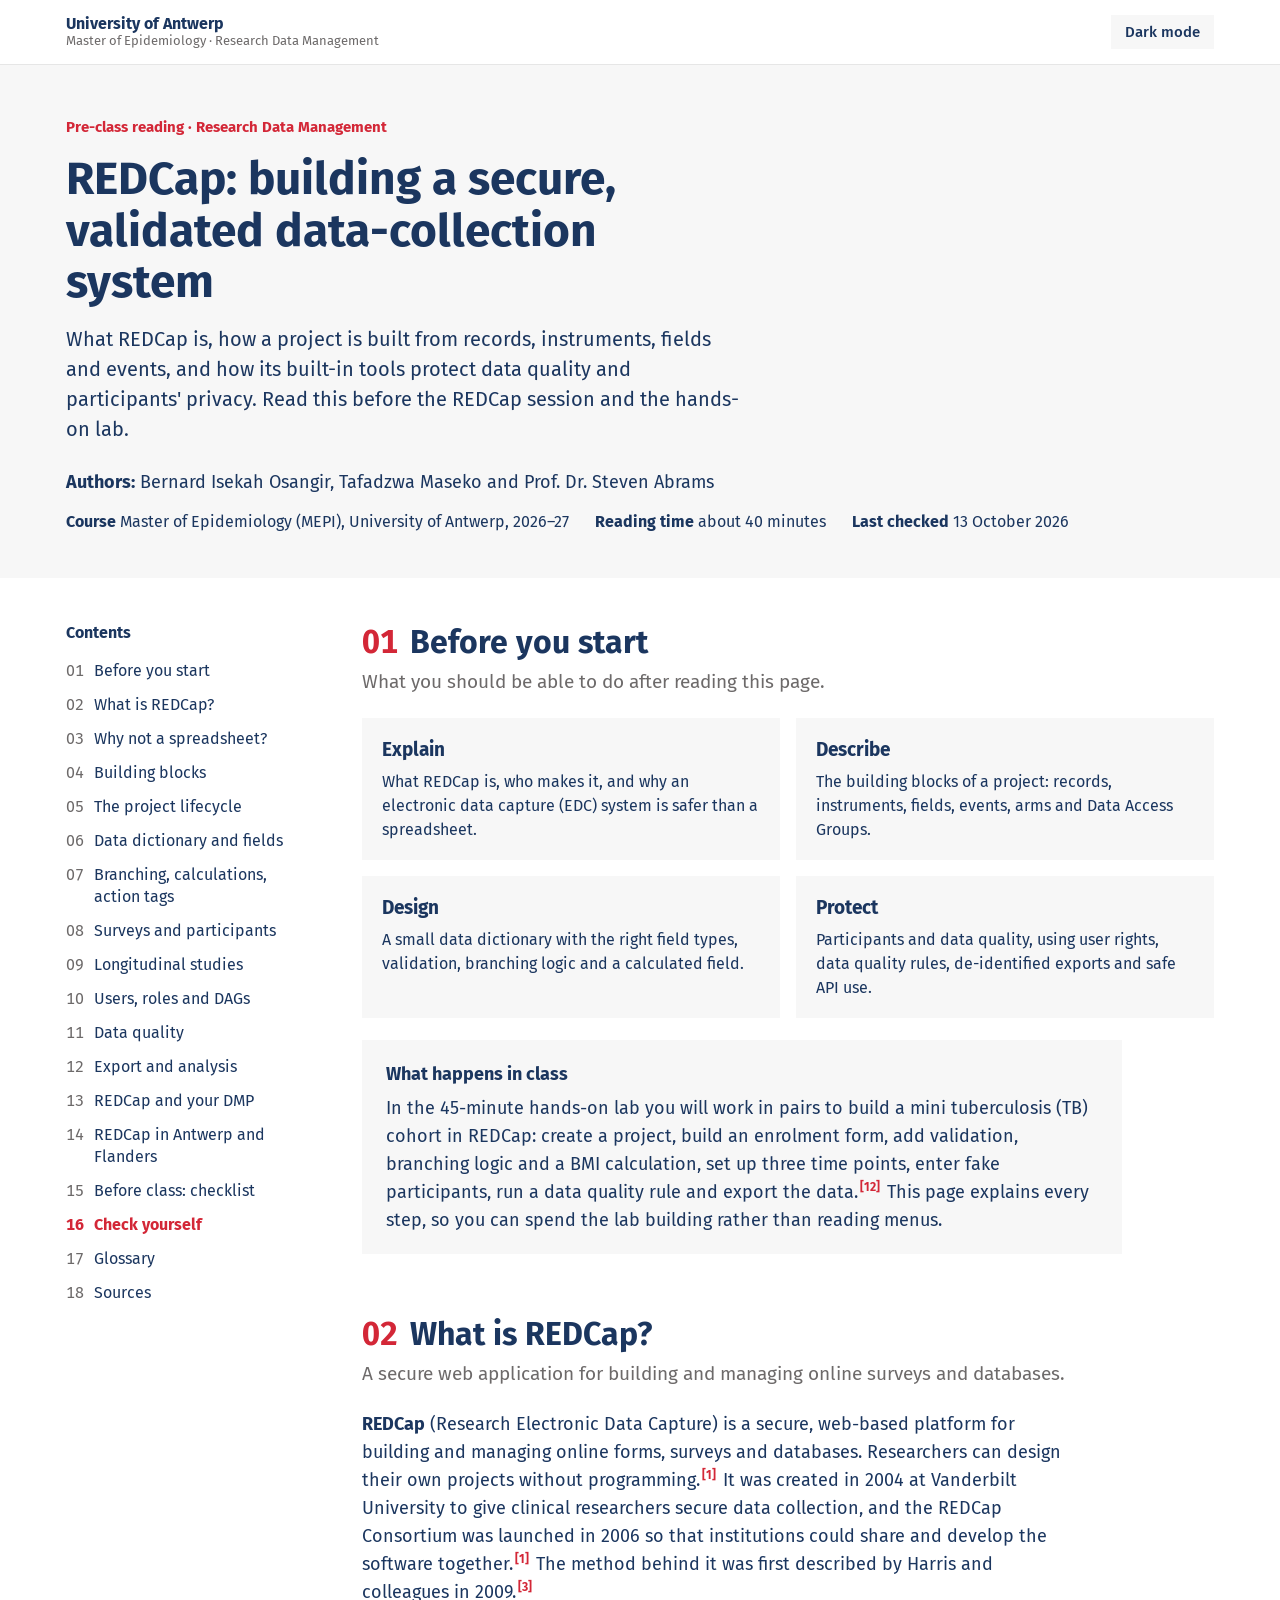
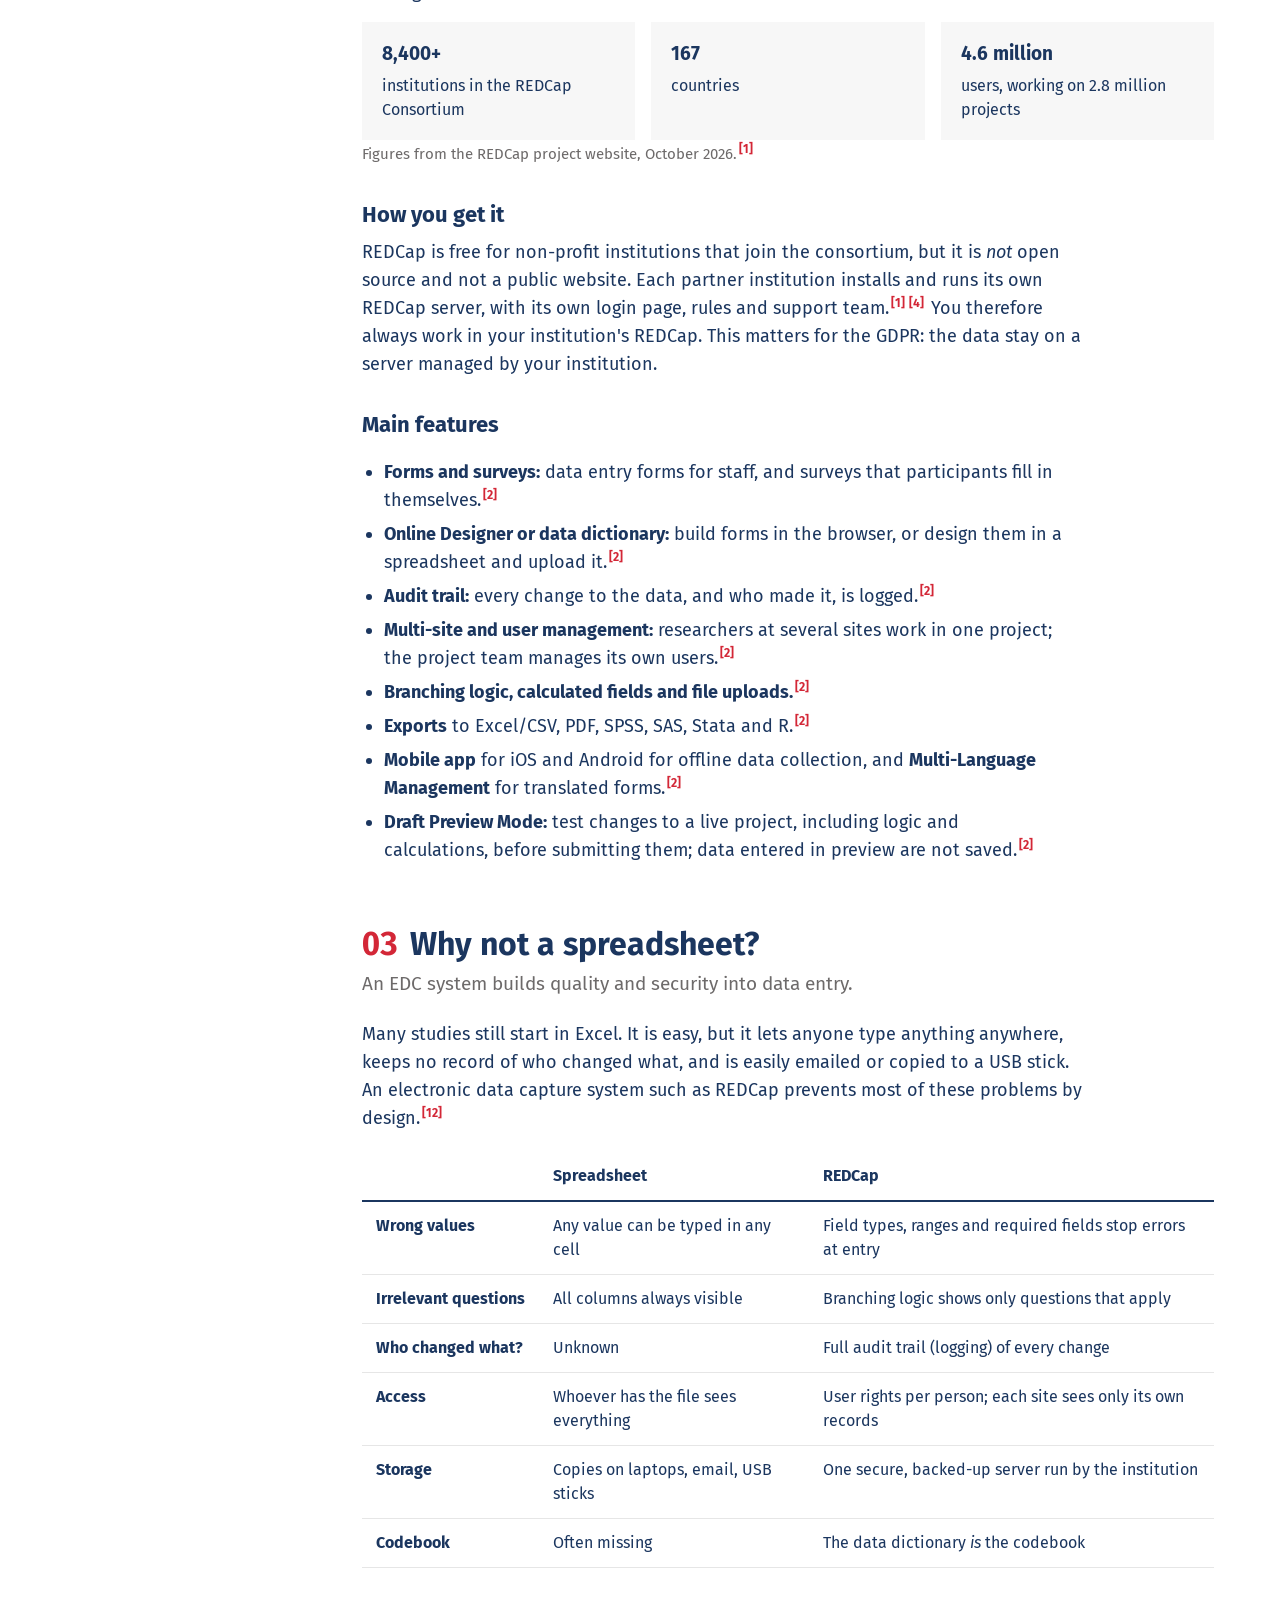
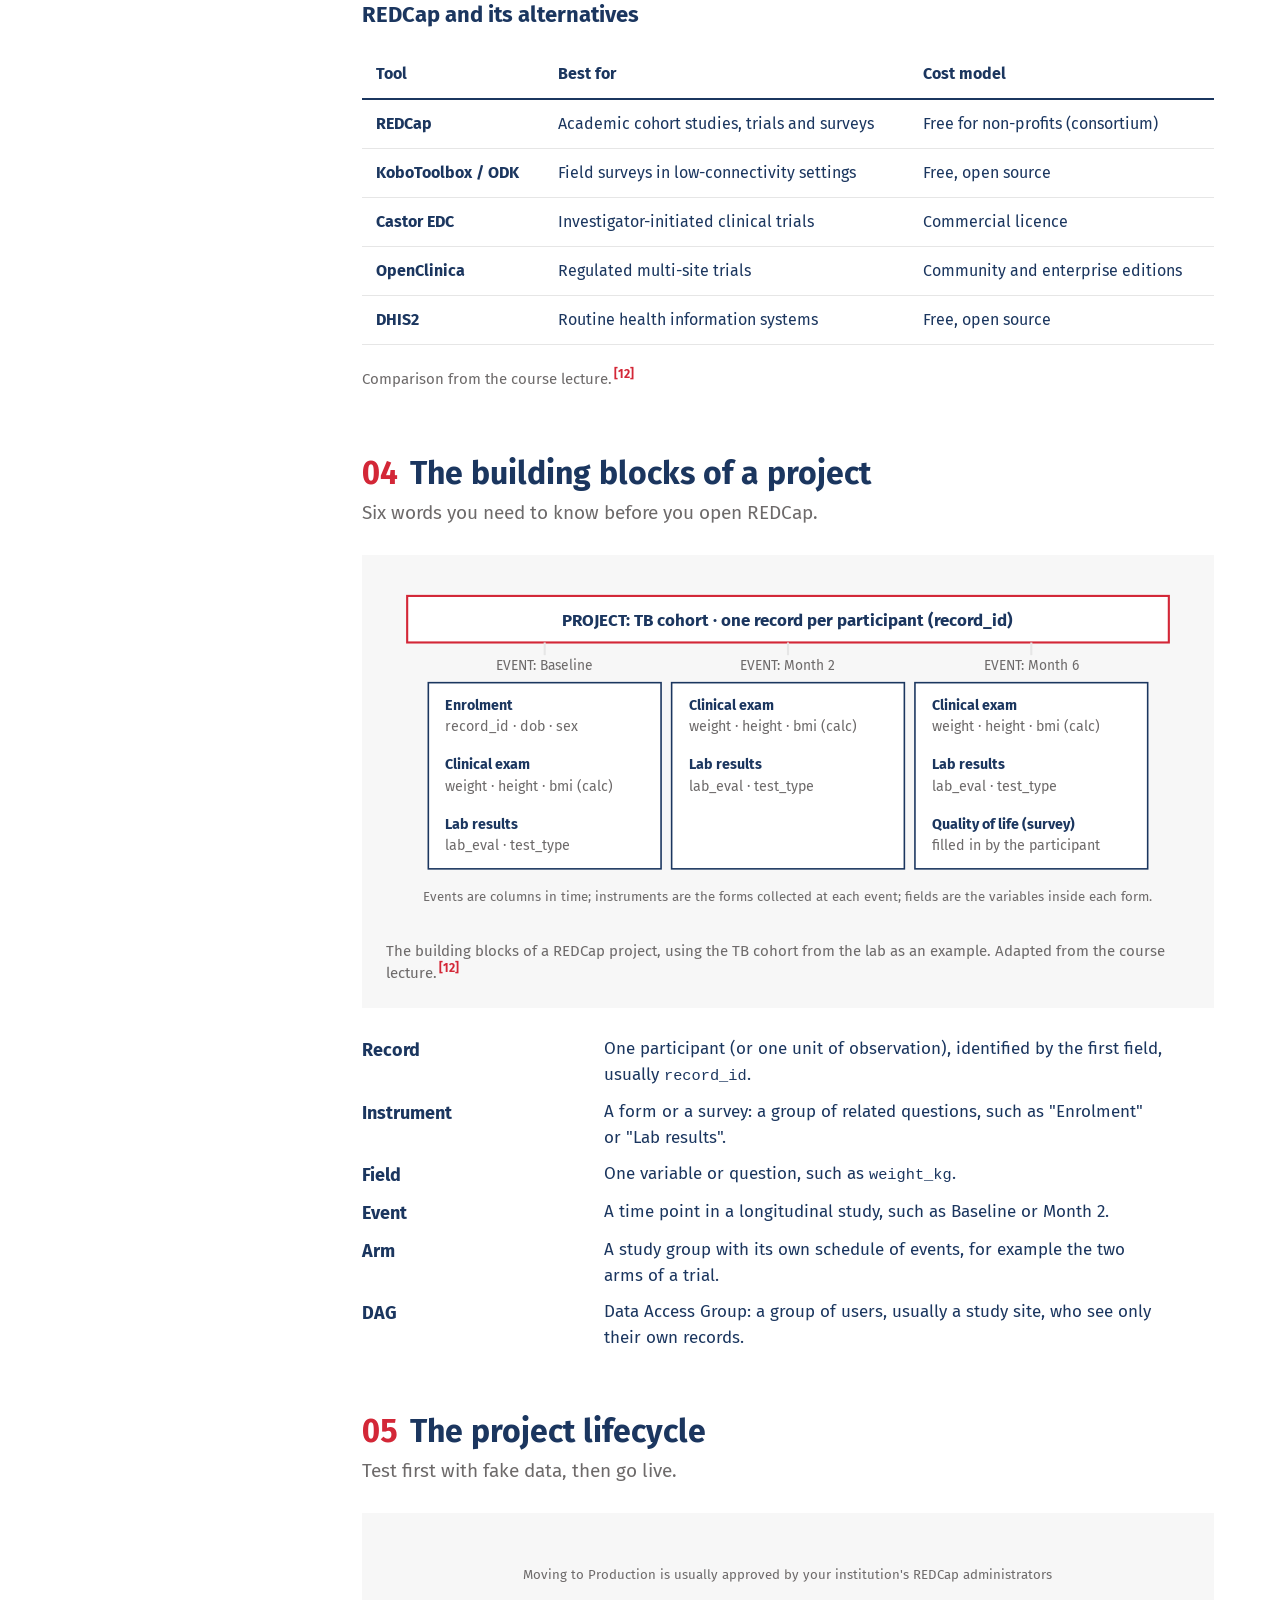
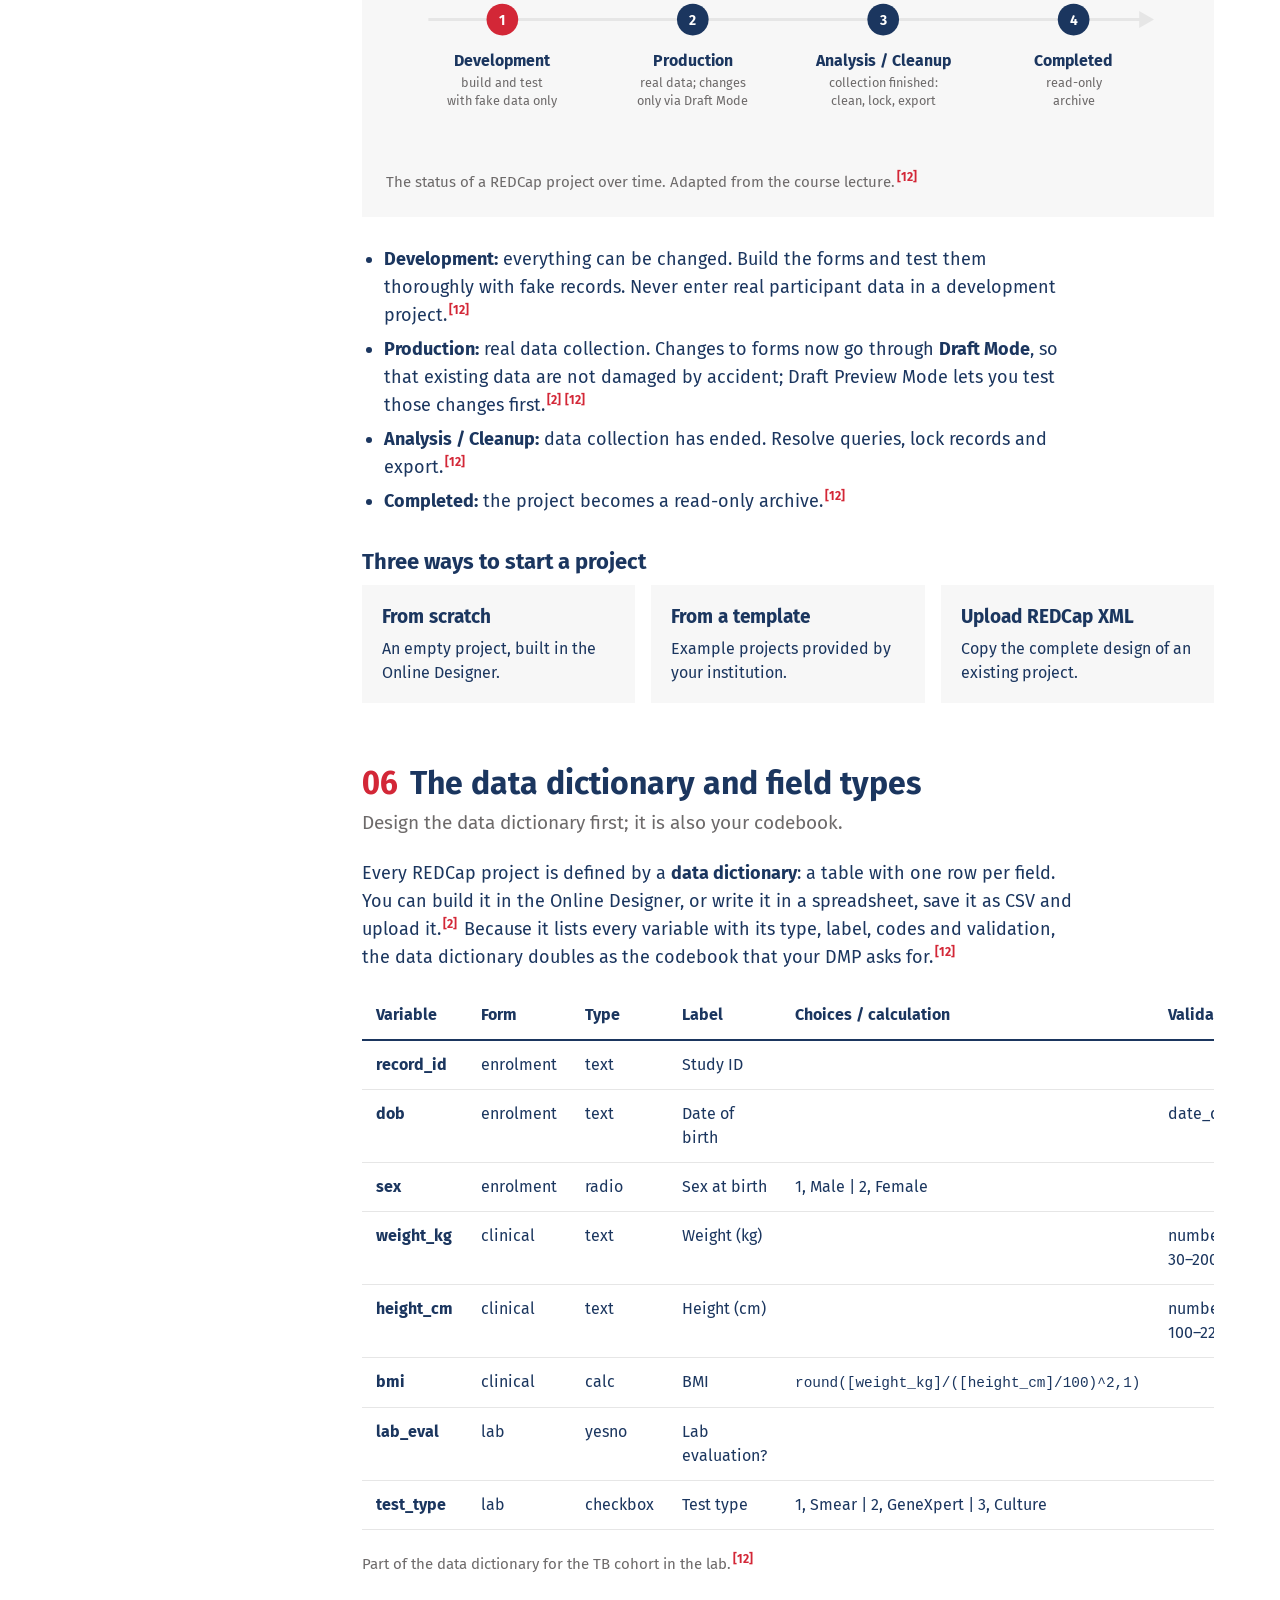
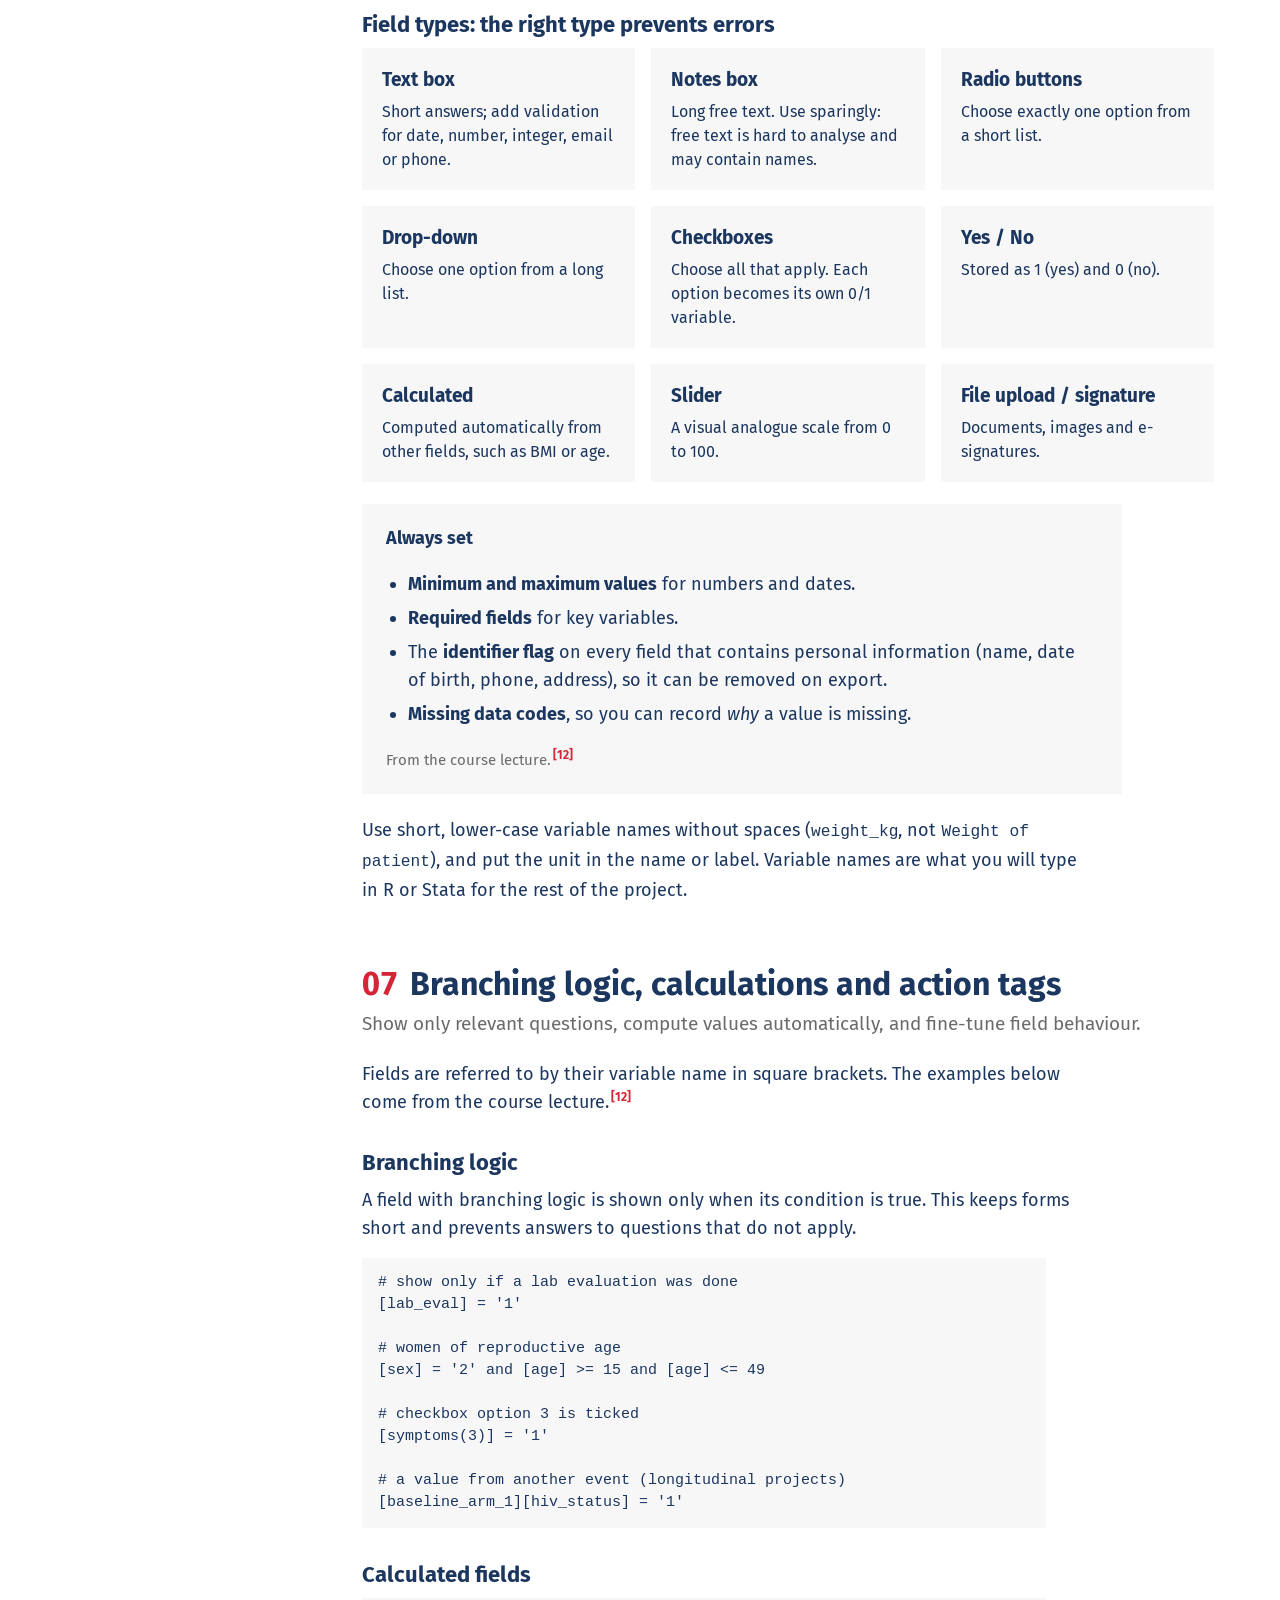
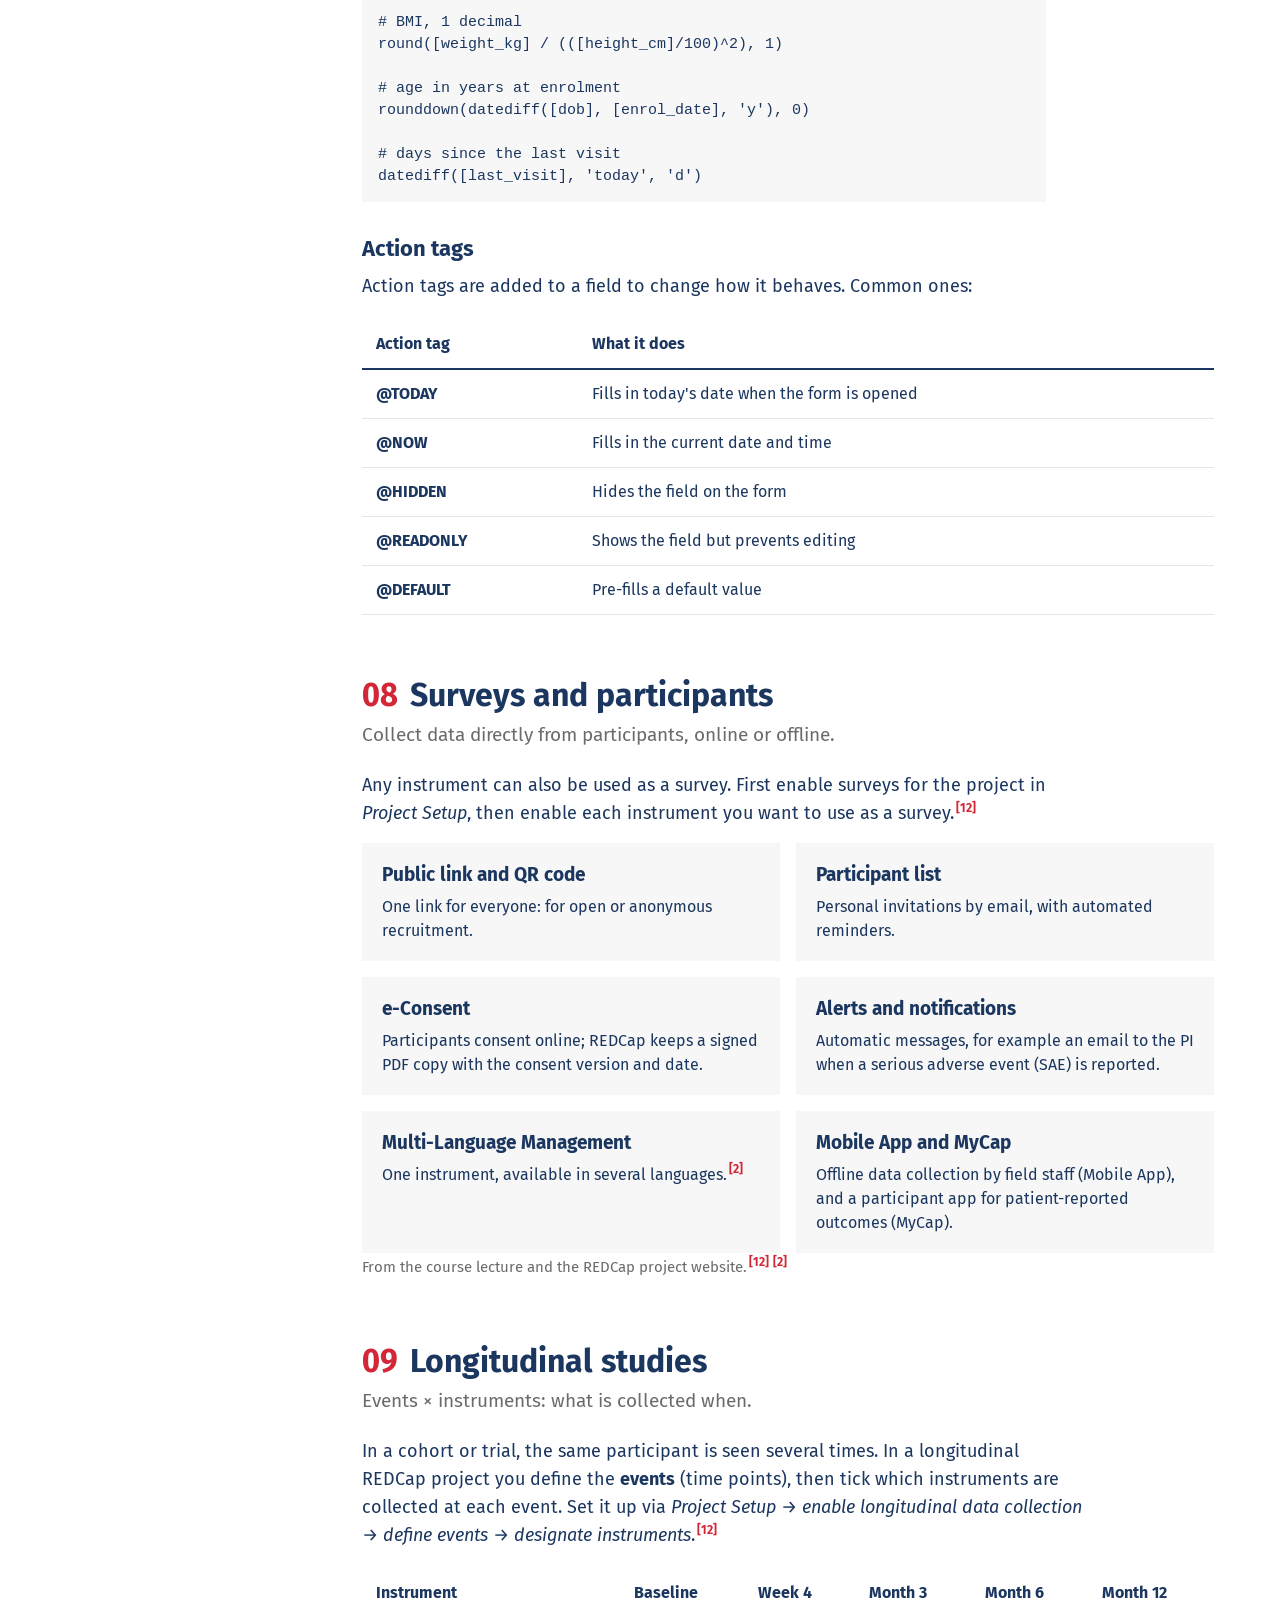
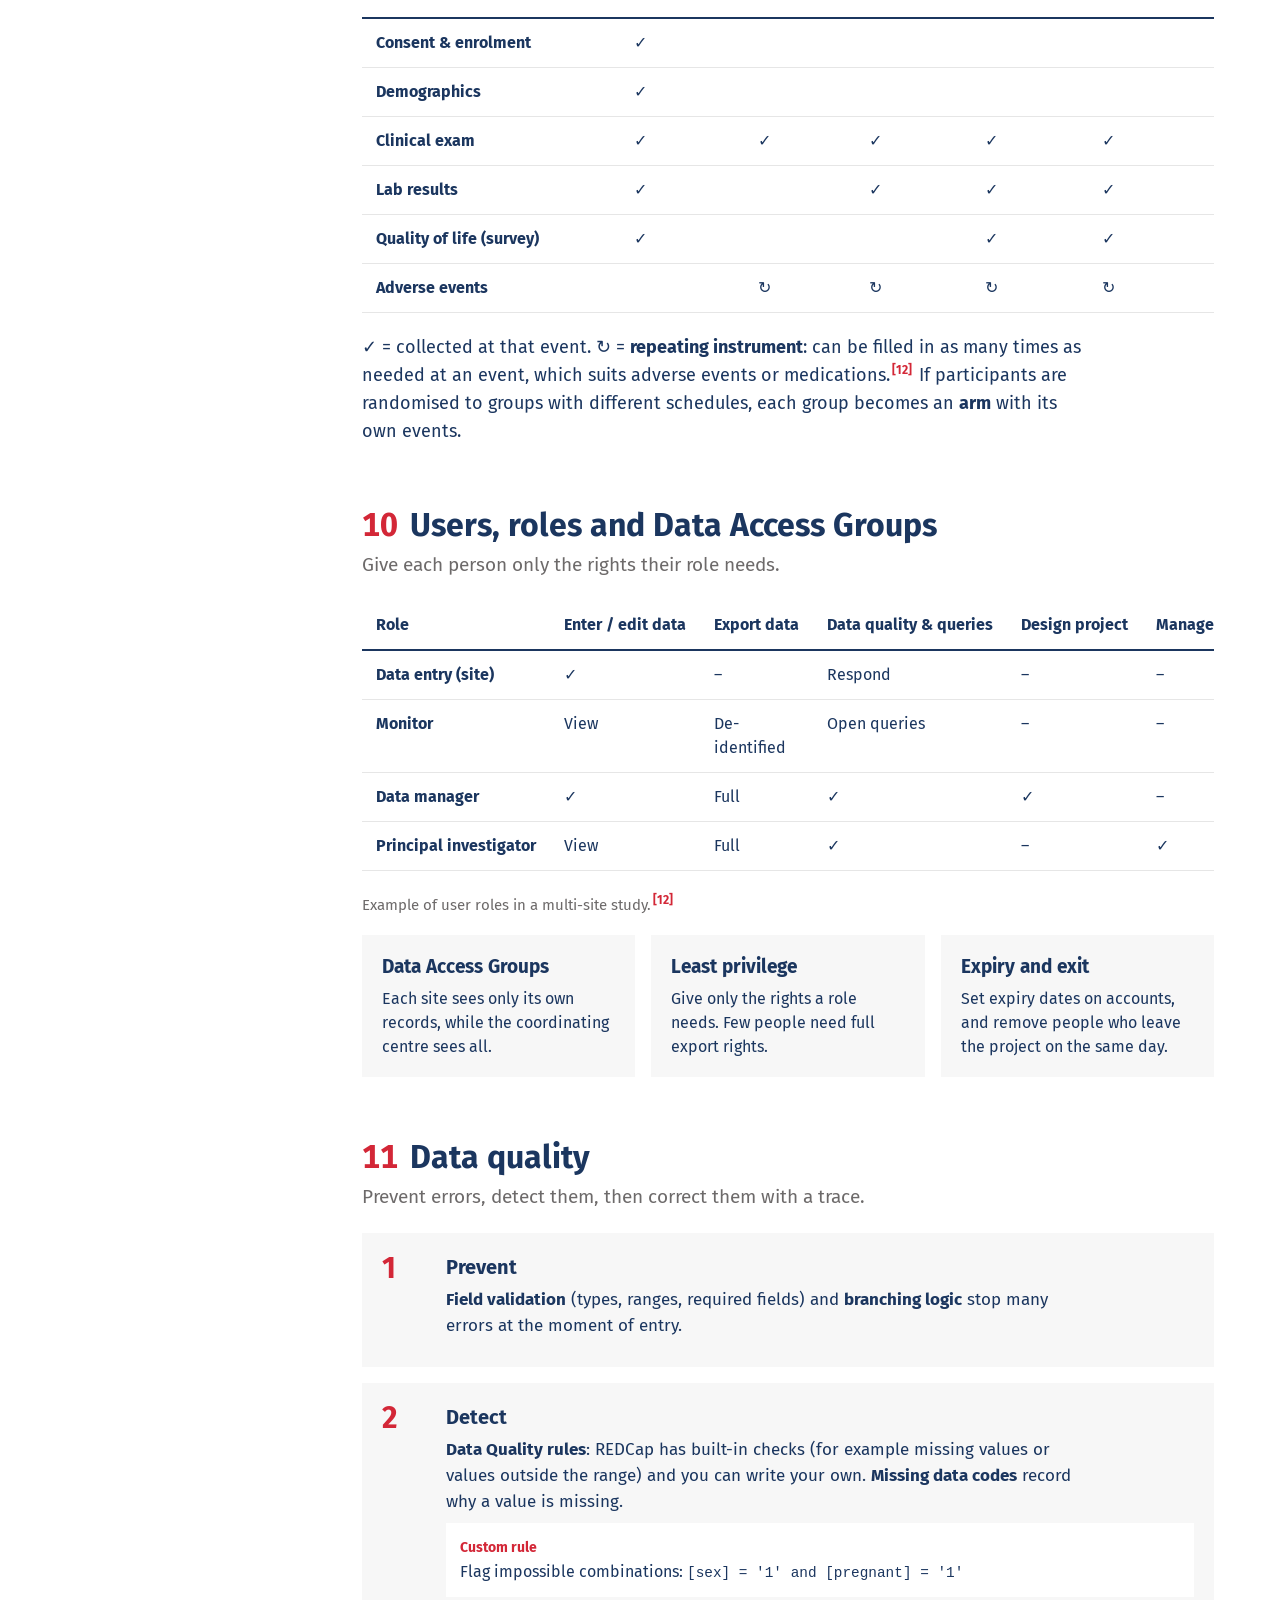
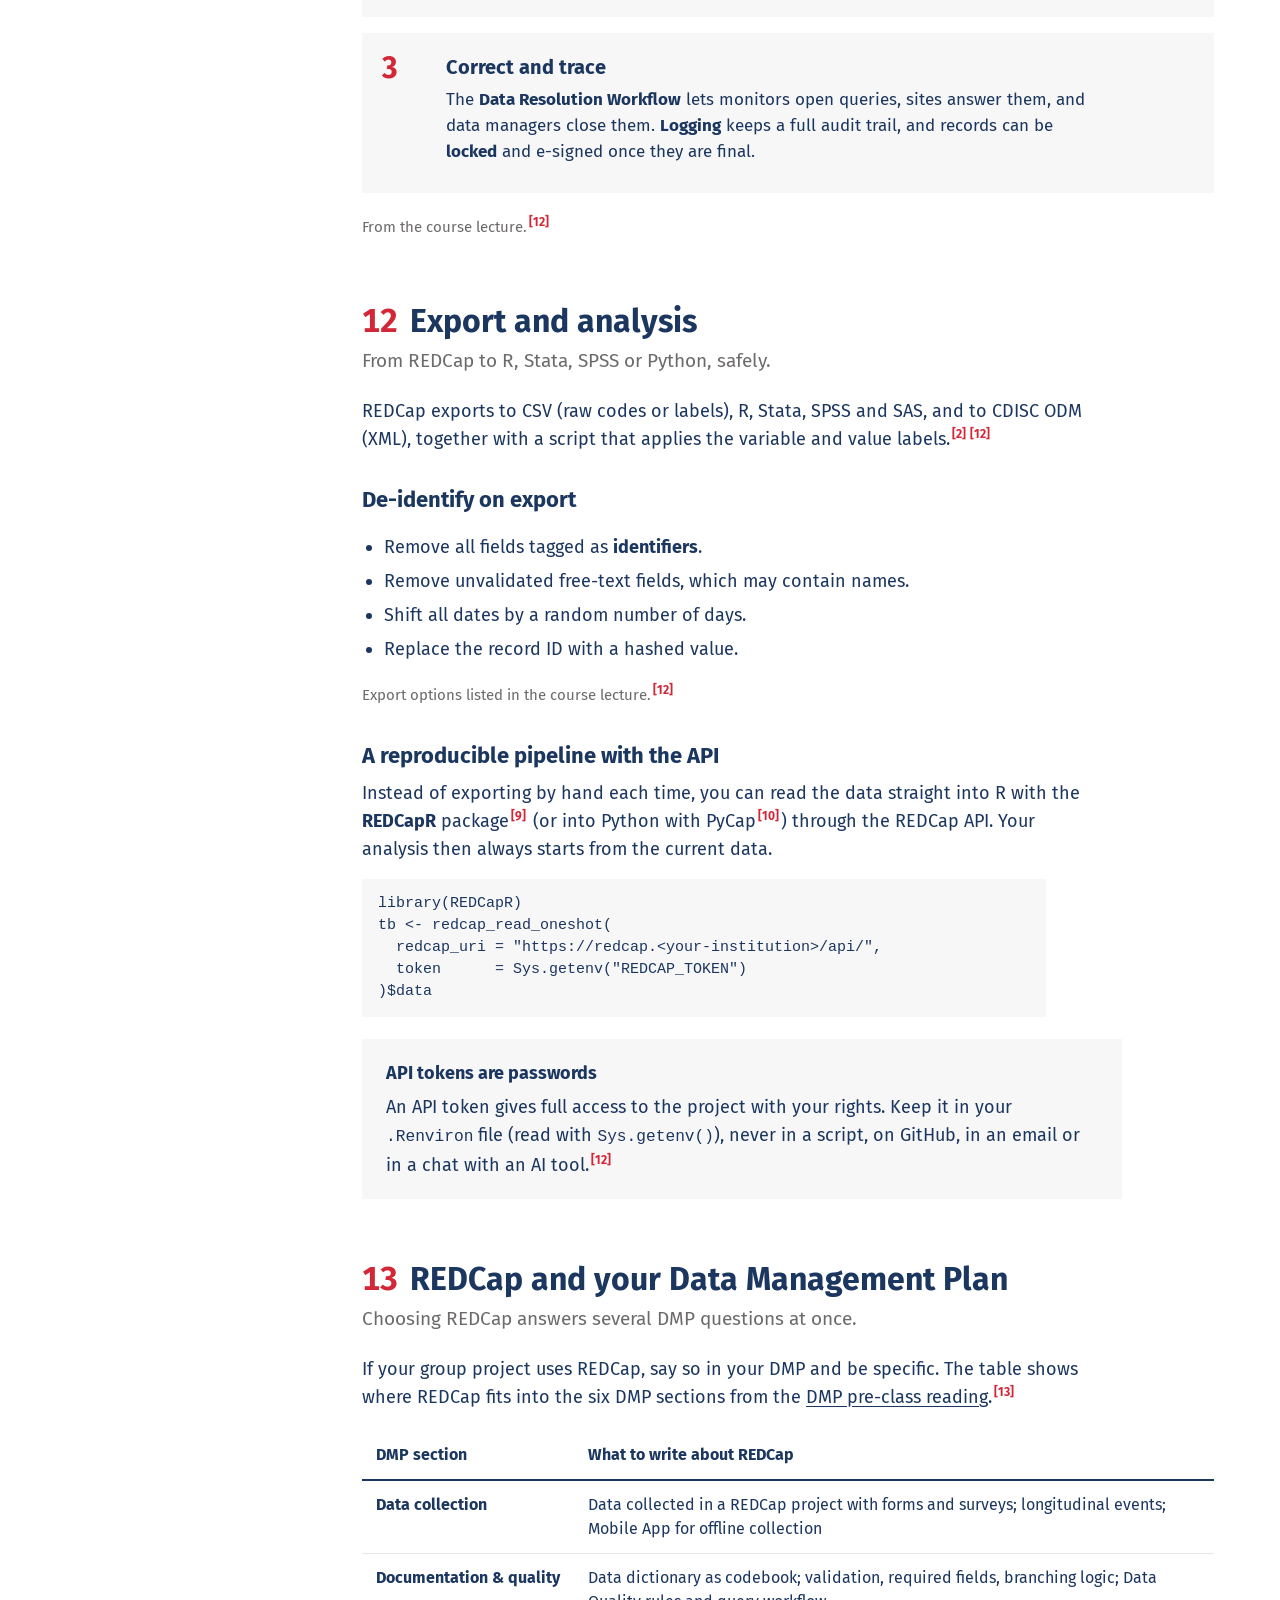
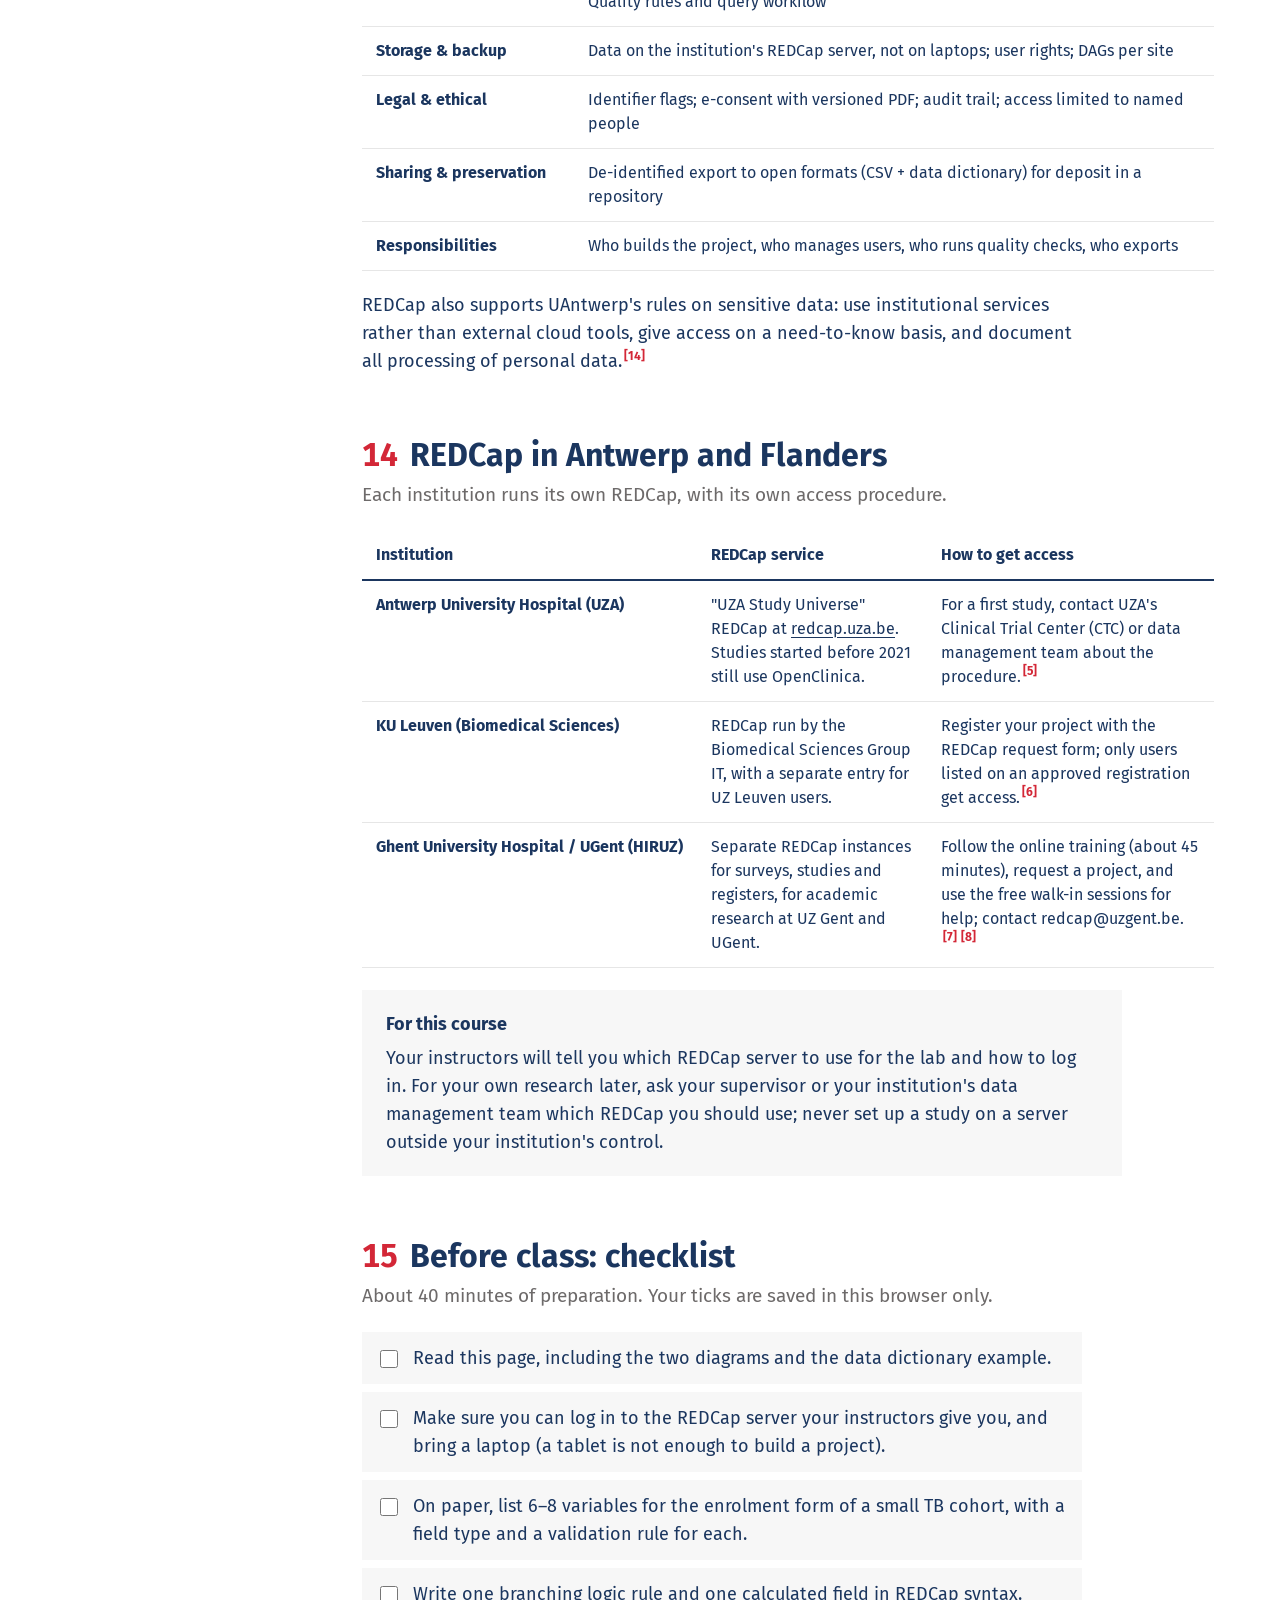
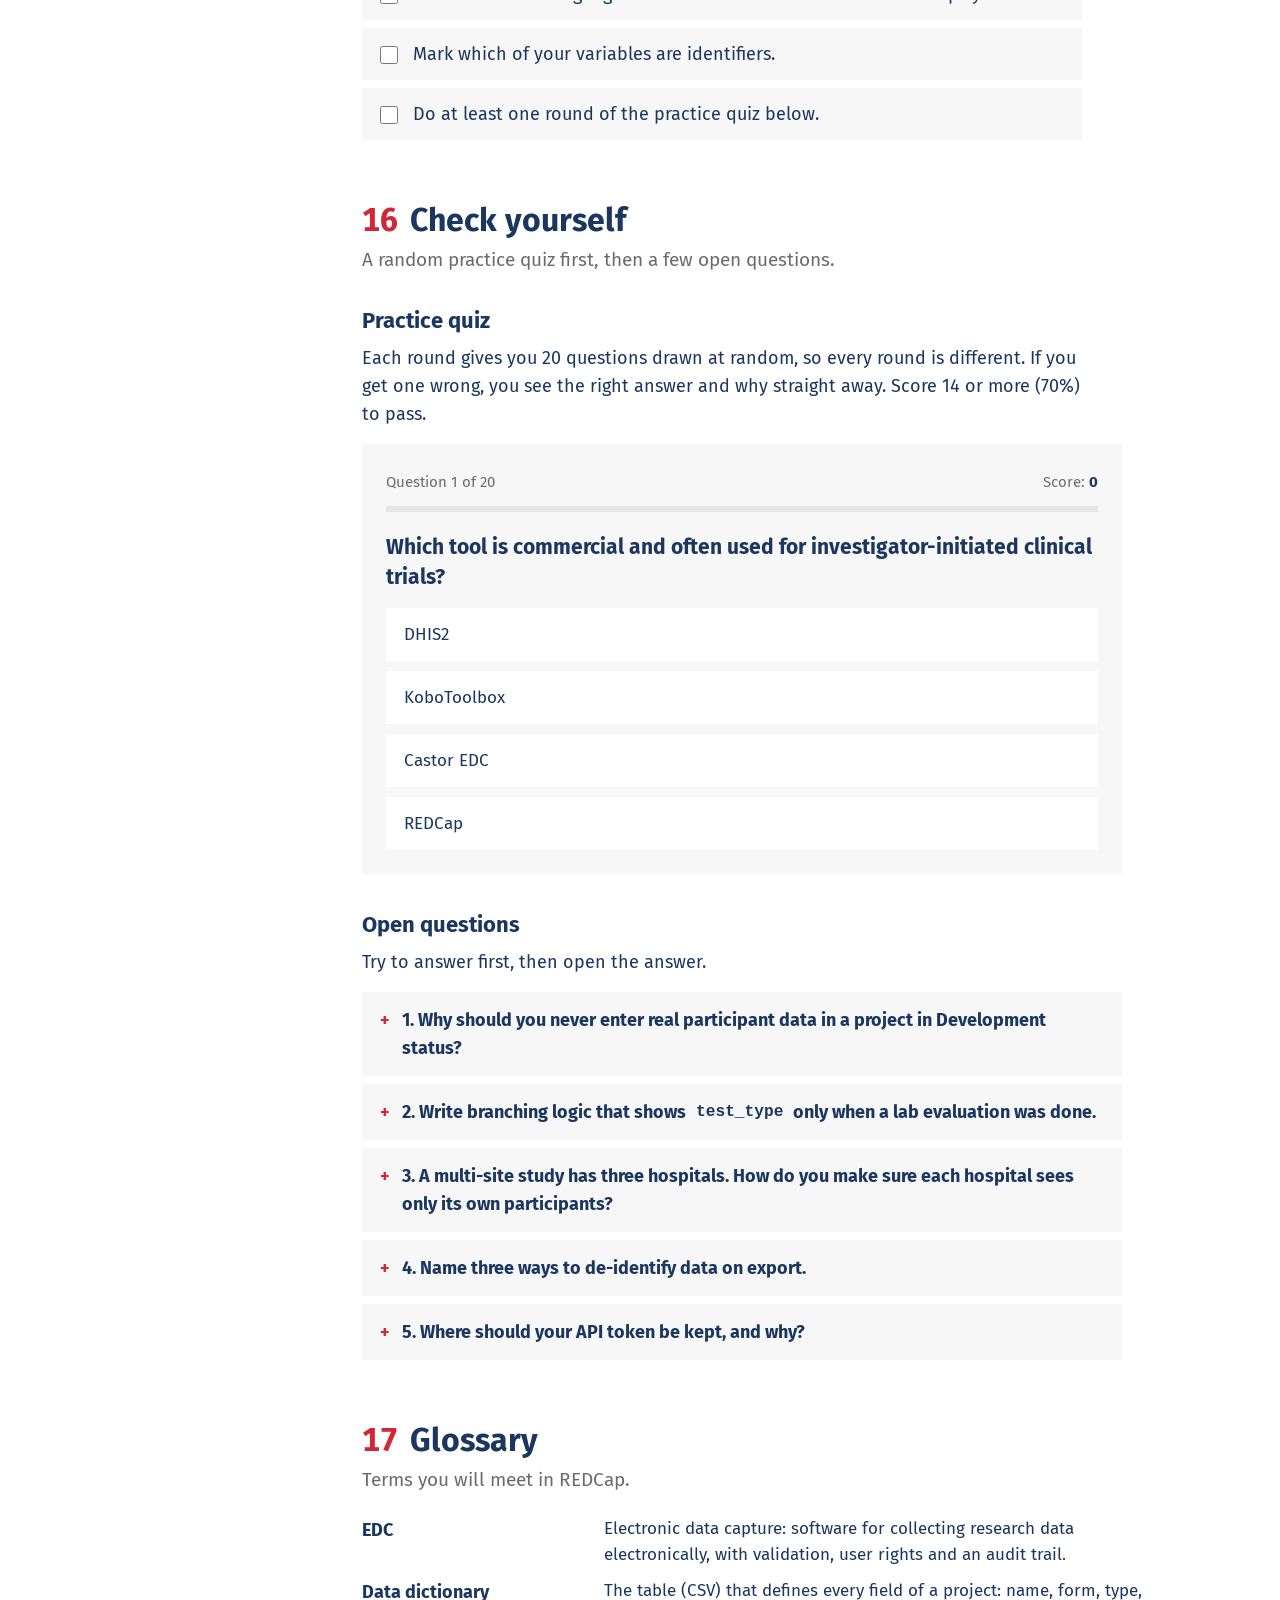
==== index.html @ 115d3ecf "Add REDCap pre-class reading page for GitHub Pages Co-Authored-By: Claude Opus 5.5 <noreply@anthropi" ====
<!doctype html>
<html lang="en">
<head>
<meta charset="utf-8">
<meta name="viewport" content="width=device-width, initial-scale=1">
<title>REDCap: Pre-class Reading</title>
<meta name="description" content="Pre-class reading on REDCap (Research Electronic Data Capture) for the Research Data Management course, Master of Epidemiology, University of Antwerp.">
<link rel="preconnect" href="https://fonts.googleapis.com">
<link rel="preconnect" href="https://fonts.gstatic.com" crossorigin>
<link href="https://fonts.googleapis.com/css2?family=Fira+Sans:ital,wght@0,400;0,500;0,700;1,400&display=swap" rel="stylesheet">
<style>
/* Colours and type follow uantwerpen.be: navy text, red accent, light-grey panels.
   UAntwerp uses ITC Officina Sans (licensed); Fira Sans is the closest free match. */
:root{
  --navy:#1B365F; --red:#D32737; --grey:#6D6A6A; --panel:#F7F7F7; --line:#E6E6E6; --white:#ffffff; --link:#1B365F;
  /* aliases used by the inline diagrams */
  --bg:var(--white); --surface:var(--white); --surface-2:var(--panel); --text:var(--navy); --muted:var(--grey);
  --accent:var(--navy); --accent-soft:var(--panel); --accent-2:var(--red); --accent-2-soft:var(--panel); --gold:var(--navy); --gold-soft:var(--panel);
  --footer-bg:#1B365F; --footer-text:#ffffff; --ok:#1E7B4F; --ok-soft:#E5F3EC; --bad-soft:#FBE9EB;
}
/* Dark mode: same navy/red identity, light text on deep navy */
@media (prefers-color-scheme: dark){
  :root:not([data-theme="light"]){
    --navy:#E6ECF4; --red:#FF6B74; --grey:#A9B4C2; --panel:#17263C; --line:#2A3C57; --white:#0E1A2B; --link:#E6ECF4;
    --footer-bg:#08111D; --footer-text:#E6ECF4; --ok:#5FD39A; --ok-soft:#173A2C; --bad-soft:#3E1D24;
  }
}
:root[data-theme="dark"]{
  --navy:#E6ECF4; --red:#FF6B74; --grey:#A9B4C2; --panel:#17263C; --line:#2A3C57; --white:#0E1A2B; --link:#E6ECF4;
  --footer-bg:#08111D; --footer-text:#E6ECF4; --ok:#5FD39A; --ok-soft:#173A2C; --bad-soft:#3E1D24;
}
*{box-sizing:border-box}
html{scroll-behavior:smooth}
body{margin:0;background:var(--white);color:var(--navy);font:18px/28px "Fira Sans",Helvetica,Arial,sans-serif;-webkit-font-smoothing:antialiased}
a{color:var(--link);text-decoration:underline;text-underline-offset:3px}
a:hover{color:var(--red)}
.wrap{max-width:1180px;margin:0 auto;padding:0 16px}
.topbar{border-bottom:1px solid var(--line)}
.topbar .wrap{display:flex;align-items:center;gap:12px;height:64px;font-weight:700;font-size:16px;line-height:1.15}
.topbar .mark{width:30px;height:30px;background:var(--red);border-radius:4px;flex:none}
.topbar small{display:block;font-weight:400;color:var(--grey);font-size:13px}
.theme-toggle{margin-left:auto;font:500 15px "Fira Sans",Helvetica,Arial,sans-serif;background:var(--panel);color:var(--navy);border:0;padding:8px 14px;cursor:pointer}
.theme-toggle:hover{color:var(--red)}
/* Practice quiz */
.pq{background:var(--panel);padding:24px;margin:8px 0 36px;max-width:76ch}
.pq-top{display:flex;flex-wrap:wrap;justify-content:space-between;gap:8px;font-size:15px;color:var(--grey);margin-bottom:10px}
.pq-top b{color:var(--navy)}
.pq-bar{height:6px;background:var(--line);margin-bottom:20px}
.pq-bar span{display:block;height:100%;width:0;background:var(--red);transition:width .4s ease}
.pq-card{transition:opacity .35s ease, transform .35s ease}
.pq-card.out{opacity:0;transform:translateY(-12px)}
.pq-card.in{opacity:0;transform:translateY(12px)}
.pq-q{font-size:21px;line-height:30px;font-weight:700;margin:0 0 16px}
.pq-opts{display:grid;gap:10px}
.pq-opt{text-align:left;font:inherit;font-size:17px;line-height:25px;color:var(--navy);background:var(--white);border:2px solid transparent;padding:12px 16px;cursor:pointer}
.pq-opt:hover:not(:disabled){border-color:var(--navy)}
.pq-opt:disabled{cursor:default}
.pq-opt.correct{border-color:var(--ok);background:var(--ok-soft)}
.pq-opt.wrong{border-color:var(--red);background:var(--bad-soft)}
.pq-fb{margin-top:16px;padding:14px 16px;background:var(--white);font-size:17px;line-height:26px}
.pq-fb[hidden]{display:none}
.pq-fb .yay{display:inline-block;font-size:26px;font-weight:700;color:var(--ok);animation:pop .5s ease}
.pq-fb .nope{font-weight:700;color:var(--red)}
.pq-btn{font:700 16px "Fira Sans",Helvetica,Arial,sans-serif;background:var(--red);color:#fff;border:0;padding:11px 20px;cursor:pointer;margin-top:14px}
.pq-btn:hover{filter:brightness(1.08)}
.pq-end{text-align:center;padding:12px 0}
.pq-end .big{font-size:40px;line-height:48px;font-weight:700;margin:6px 0}
.pq-end .score{font-size:20px;margin:0 0 6px}
@keyframes pop{0%{transform:scale(.4);opacity:0}70%{transform:scale(1.15);opacity:1}100%{transform:scale(1)}}
@media (prefers-reduced-motion: reduce){.pq-card,.pq-bar span{transition:none}.pq-fb .yay{animation:none}}
header.hero{background:var(--panel)}
.hero .wrap{padding-top:48px;padding-bottom:44px}
.eyebrow{font-weight:700;font-size:15px;color:var(--red);margin:0 0 12px}
h1{font-size:clamp(32px,4.6vw,46px);line-height:1.12;font-weight:700;margin:0 0 16px;max-width:24ch}
.lede{font-size:20px;line-height:30px;max-width:62ch;margin:0 0 24px}
.meta{display:flex;flex-wrap:wrap;gap:6px 26px;font-size:16px;line-height:24px}
.meta b{font-weight:700}
.authors{font-size:18px;margin:0 0 14px}
.layout{display:grid;grid-template-columns:240px minmax(0,1fr);gap:56px;padding-top:44px;padding-bottom:80px}
nav.toc{position:sticky;top:20px;align-self:start;font-size:16px;line-height:22px;max-height:calc(100vh - 40px);overflow:auto}
nav.toc p{font-weight:700;margin:0 0 10px}
nav.toc ol{list-style:none;margin:0;padding:0;counter-reset:t}
nav.toc li{counter-increment:t;margin:0}
nav.toc a{display:flex;gap:10px;padding:6px 0;color:var(--navy);text-decoration:none}
nav.toc a::before{content:counter(t,decimal-leading-zero);color:var(--grey);font-variant-numeric:tabular-nums}
nav.toc a:hover,nav.toc a.active{color:var(--red)}
nav.toc a.active{font-weight:700}
nav.toc a.active::before{color:var(--red)}
main{min-width:0}
section{margin-bottom:60px;scroll-margin-top:16px}
h2{font-size:32px;line-height:40px;font-weight:700;margin:0 0 6px}
h2 .num{color:var(--red);margin-right:12px;font-variant-numeric:tabular-nums}
.sub{color:var(--grey);font-size:19px;margin:0 0 22px}
h3{font-size:22px;line-height:30px;font-weight:700;margin:32px 0 8px}
p{margin:0 0 16px;max-width:72ch}
ul,ol{max-width:70ch;padding-left:22px}
li{margin-bottom:6px}
strong,b{font-weight:700}
code{font-family:Consolas,"Courier New",monospace;font-size:.9em}
sup{line-height:0;vertical-align:super}
sup.cite a{font-weight:700;font-size:12px;text-decoration:none;padding:0 2px;color:var(--red)}
.callout{background:var(--panel);padding:20px 24px;margin:22px 0;max-width:76ch}
.callout-title{font-weight:700;font-size:18px;margin:0 0 6px}
.callout p:last-child,.callout ul:last-child{margin-bottom:0}
.grid{display:grid;gap:16px}
.g3{grid-template-columns:repeat(3,minmax(0,1fr))}
.g2{grid-template-columns:repeat(2,minmax(0,1fr))}
.card{background:var(--panel);padding:18px 20px}
.card h4{margin:0 0 6px;font-size:19px;font-weight:700}
.card p{font-size:16px;line-height:24px;margin:0}
figure{margin:28px 0;background:var(--panel);padding:24px}
figure svg{width:100%;height:auto;display:block}
figcaption{font-size:15px;line-height:22px;color:var(--grey);margin-top:12px}
.tablewrap{overflow-x:auto;margin:20px 0}
table{border-collapse:collapse;width:100%;font-size:16px;line-height:24px}
th,td{text-align:left;vertical-align:top;padding:12px 14px;border-bottom:1px solid var(--line)}
th{font-weight:700;white-space:nowrap;border-bottom:2px solid var(--navy)}
td:first-child{font-weight:700;white-space:nowrap}
.tag{display:inline-block;font-size:13px;font-weight:400;color:var(--grey)}
.sections{display:grid;gap:16px;margin:20px 0}
.sec{display:grid;grid-template-columns:48px minmax(0,1fr);gap:16px;background:var(--panel);padding:20px}
.sec .n{font-weight:700;font-size:30px;line-height:1;color:var(--red)}
.sec h4{font-size:20px;font-weight:700;margin:0 0 6px}
.sec p{font-size:17px;line-height:26px;margin:0 0 8px}
.sec .ex{font-size:16px;line-height:24px;background:var(--white);padding:12px 14px;margin-top:8px}
.sec .ex b{font-size:14px;color:var(--red)}
.checklist{list-style:none;padding:0;max-width:72ch}
.checklist li{display:flex;gap:12px;align-items:flex-start;padding:12px 14px;background:var(--panel);margin-bottom:8px}
.checklist input{margin-top:6px;width:18px;height:18px;accent-color:var(--red);flex:none}
.checklist label{cursor:pointer}
.checklist input:checked + label{color:var(--grey);text-decoration:line-through}
details{background:var(--panel);margin-bottom:8px;max-width:76ch}
summary{cursor:pointer;padding:14px 18px;font-weight:700;list-style:none;display:flex;gap:10px}
summary::-webkit-details-marker{display:none}
summary::before{content:"+";color:var(--red);font-weight:700;width:12px;flex:none}
details[open] summary::before{content:"\2013"}
details .ans{padding:0 18px 16px 40px;font-size:17px;line-height:26px}
details .ans p{margin-bottom:8px}
dl.gloss{display:grid;grid-template-columns:minmax(150px,220px) minmax(0,1fr);gap:10px 22px;max-width:80ch}
dl.gloss dt{font-weight:700}
dl.gloss dd{margin:0;font-size:17px;line-height:26px}
ol.refs{font-size:16px;line-height:24px;max-width:none;padding-left:28px}
ol.refs li{margin-bottom:10px;scroll-margin-top:16px;overflow-wrap:anywhere}
ol.refs li:target{background:var(--panel)}
footer{background:var(--footer-bg);color:var(--footer-text);font-size:16px;line-height:24px;padding:32px 0 44px}
footer a{color:var(--footer-text)}
pre{background:var(--panel);padding:14px 16px;overflow-x:auto;font-size:15px;line-height:22px;margin:0 0 18px;max-width:76ch}
pre code{font-size:inherit}
@media (max-width:900px){
  .layout{grid-template-columns:minmax(0,1fr);gap:20px}
  nav.toc{position:static;max-height:none;background:var(--panel);padding:16px}
  .g3,.g2{grid-template-columns:minmax(0,1fr)}
}
@media (max-width:560px){
  body{font-size:17px;line-height:26px}
  .lede{font-size:18px;line-height:27px}
  h2{font-size:27px;line-height:34px}
  .sec{grid-template-columns:minmax(0,1fr);gap:6px}
  dl.gloss{grid-template-columns:minmax(0,1fr);gap:2px}
  dl.gloss dd{margin-bottom:10px}
}
@media print{nav.toc,.topbar{display:none}.layout{display:block}}
</style>
</head>
<body>

<div class="topbar"><div class="wrap"><span>University of Antwerp<small>Master of Epidemiology · Research Data Management</small></span><button class="theme-toggle" type="button" id="themeToggle" aria-label="Switch between light and dark mode">Dark mode</button></div></div>

<header class="hero">
  <div class="wrap">
    <p class="eyebrow">Pre-class reading · Research Data Management</p>
    <h1>REDCap: building a secure, validated data-collection system</h1>
    <p class="lede">What REDCap is, how a project is built from records, instruments, fields and events, and how its built-in tools protect data quality and participants' privacy. Read this before the REDCap session and the hands-on lab.</p>
    <p class="authors"><b>Authors:</b> Bernard Isekah Osangir, Tafadzwa Maseko and Prof. Dr. Steven Abrams</p>
    <div class="meta">
      <span><b>Course</b> Master of Epidemiology (MEPI), University of Antwerp, 2026–27</span>
      <span><b>Reading time</b> about 40 minutes</span>
      <span><b>Last checked</b> 13 October 2026</span>
    </div>
  </div>
</header>

<div class="wrap layout">
  <nav class="toc" aria-label="Contents">
    <p>Contents</p>
    <ol>
      <li><a href="#goals">Before you start</a></li>
      <li><a href="#what">What is REDCap?</a></li>
      <li><a href="#why">Why not a spreadsheet?</a></li>
      <li><a href="#blocks">Building blocks</a></li>
      <li><a href="#lifecycle">The project lifecycle</a></li>
      <li><a href="#dictionary">Data dictionary and fields</a></li>
      <li><a href="#logic">Branching, calculations, action tags</a></li>
      <li><a href="#surveys">Surveys and participants</a></li>
      <li><a href="#longitudinal">Longitudinal studies</a></li>
      <li><a href="#users">Users, roles and DAGs</a></li>
      <li><a href="#quality">Data quality</a></li>
      <li><a href="#export">Export and analysis</a></li>
      <li><a href="#dmp">REDCap and your DMP</a></li>
      <li><a href="#belgium">REDCap in Antwerp and Flanders</a></li>
      <li><a href="#prepare">Before class: checklist</a></li>
      <li><a href="#quiz">Check yourself</a></li>
      <li><a href="#glossary">Glossary</a></li>
      <li><a href="#refs">Sources</a></li>
    </ol>
  </nav>

  <main>

  <section id="goals">
    <h2><span class="num">01</span>Before you start</h2>
    <p class="sub">What you should be able to do after reading this page.</p>
    <div class="grid g2">
      <div class="card"><h4>Explain</h4><p>What REDCap is, who makes it, and why an electronic data capture (EDC) system is safer than a spreadsheet.</p></div>
      <div class="card"><h4>Describe</h4><p>The building blocks of a project: records, instruments, fields, events, arms and Data Access Groups.</p></div>
      <div class="card"><h4>Design</h4><p>A small data dictionary with the right field types, validation, branching logic and a calculated field.</p></div>
      <div class="card"><h4>Protect</h4><p>Participants and data quality, using user rights, data quality rules, de-identified exports and safe API use.</p></div>
    </div>
    <div class="callout">
      <p class="callout-title">What happens in class</p>
      <p>In the 45-minute hands-on lab you will work in pairs to build a mini tuberculosis (TB) cohort in REDCap: create a project, build an enrolment form, add validation, branching logic and a BMI calculation, set up three time points, enter fake participants, run a data quality rule and export the data.<sup class="cite"><a href="#r12">[12]</a></sup> This page explains every step, so you can spend the lab building rather than reading menus.</p>
    </div>
  </section>

  <section id="what">
    <h2><span class="num">02</span>What is REDCap?</h2>
    <p class="sub">A secure web application for building and managing online surveys and databases.</p>
    <p><strong>REDCap</strong> (Research Electronic Data Capture) is a secure, web-based platform for building and managing online forms, surveys and databases. Researchers can design their own projects without programming.<sup class="cite"><a href="#r1">[1]</a></sup> It was created in 2004 at Vanderbilt University to give clinical researchers secure data collection, and the REDCap Consortium was launched in 2006 so that institutions could share and develop the software together.<sup class="cite"><a href="#r1">[1]</a></sup> The method behind it was first described by Harris and colleagues in 2009.<sup class="cite"><a href="#r3">[3]</a></sup></p>
    <div class="grid g3">
      <div class="card"><h4>8,400+</h4><p>institutions in the REDCap Consortium</p></div>
      <div class="card"><h4>167</h4><p>countries</p></div>
      <div class="card"><h4>4.6 million</h4><p>users, working on 2.8 million projects</p></div>
    </div>
    <p style="font-size:15px;color:var(--grey)">Figures from the REDCap project website, October 2026.<sup class="cite"><a href="#r1">[1]</a></sup></p>
    <h3>How you get it</h3>
    <p>REDCap is free for non-profit institutions that join the consortium, but it is <em>not</em> open source and not a public website. Each partner institution installs and runs its own REDCap server, with its own login page, rules and support team.<sup class="cite"><a href="#r1">[1]</a><a href="#r4">[4]</a></sup> You therefore always work in your institution's REDCap. This matters for the GDPR: the data stay on a server managed by your institution.</p>
    <h3>Main features</h3>
    <ul>
      <li><strong>Forms and surveys:</strong> data entry forms for staff, and surveys that participants fill in themselves.<sup class="cite"><a href="#r2">[2]</a></sup></li>
      <li><strong>Online Designer or data dictionary:</strong> build forms in the browser, or design them in a spreadsheet and upload it.<sup class="cite"><a href="#r2">[2]</a></sup></li>
      <li><strong>Audit trail:</strong> every change to the data, and who made it, is logged.<sup class="cite"><a href="#r2">[2]</a></sup></li>
      <li><strong>Multi-site and user management:</strong> researchers at several sites work in one project; the project team manages its own users.<sup class="cite"><a href="#r2">[2]</a></sup></li>
      <li><strong>Branching logic, calculated fields and file uploads.</strong><sup class="cite"><a href="#r2">[2]</a></sup></li>
      <li><strong>Exports</strong> to Excel/CSV, PDF, SPSS, SAS, Stata and R.<sup class="cite"><a href="#r2">[2]</a></sup></li>
      <li><strong>Mobile app</strong> for iOS and Android for offline data collection, and <strong>Multi-Language Management</strong> for translated forms.<sup class="cite"><a href="#r2">[2]</a></sup></li>
      <li><strong>Draft Preview Mode:</strong> test changes to a live project, including logic and calculations, before submitting them; data entered in preview are not saved.<sup class="cite"><a href="#r2">[2]</a></sup></li>
    </ul>
  </section>

  <section id="why">
    <h2><span class="num">03</span>Why not a spreadsheet?</h2>
    <p class="sub">An EDC system builds quality and security into data entry.</p>
    <p>Many studies still start in Excel. It is easy, but it lets anyone type anything anywhere, keeps no record of who changed what, and is easily emailed or copied to a USB stick. An electronic data capture system such as REDCap prevents most of these problems by design.<sup class="cite"><a href="#r12">[12]</a></sup></p>
    <div class="tablewrap">
      <table>
        <thead><tr><th></th><th>Spreadsheet</th><th>REDCap</th></tr></thead>
        <tbody>
          <tr><td>Wrong values</td><td>Any value can be typed in any cell</td><td>Field types, ranges and required fields stop errors at entry</td></tr>
          <tr><td>Irrelevant questions</td><td>All columns always visible</td><td>Branching logic shows only questions that apply</td></tr>
          <tr><td>Who changed what?</td><td>Unknown</td><td>Full audit trail (logging) of every change</td></tr>
          <tr><td>Access</td><td>Whoever has the file sees everything</td><td>User rights per person; each site sees only its own records</td></tr>
          <tr><td>Storage</td><td>Copies on laptops, email, USB sticks</td><td>One secure, backed-up server run by the institution</td></tr>
          <tr><td>Codebook</td><td>Often missing</td><td>The data dictionary <em>is</em> the codebook</td></tr>
        </tbody>
      </table>
    </div>
    <h3>REDCap and its alternatives</h3>
    <div class="tablewrap">
      <table>
        <thead><tr><th>Tool</th><th>Best for</th><th>Cost model</th></tr></thead>
        <tbody>
          <tr><td>REDCap</td><td>Academic cohort studies, trials and surveys</td><td>Free for non-profits (consortium)</td></tr>
          <tr><td>KoboToolbox / ODK</td><td>Field surveys in low-connectivity settings</td><td>Free, open source</td></tr>
          <tr><td>Castor EDC</td><td>Investigator-initiated clinical trials</td><td>Commercial licence</td></tr>
          <tr><td>OpenClinica</td><td>Regulated multi-site trials</td><td>Community and enterprise editions</td></tr>
          <tr><td>DHIS2</td><td>Routine health information systems</td><td>Free, open source</td></tr>
        </tbody>
      </table>
    </div>
    <p style="font-size:15px;color:var(--grey)">Comparison from the course lecture.<sup class="cite"><a href="#r12">[12]</a></sup></p>
  </section>

  <section id="blocks">
    <h2><span class="num">04</span>The building blocks of a project</h2>
    <p class="sub">Six words you need to know before you open REDCap.</p>
    <figure>
      <svg viewBox="0 0 760 330" role="img" aria-labelledby="bbT bbD">
        <title id="bbT">REDCap building blocks</title>
        <desc id="bbD">A TB cohort project with three events (Baseline, Month 2, Month 6). Each event contains instruments (Enrolment, Clinical exam, Lab results), and each instrument contains fields such as record_id, weight_kg and smear_result.</desc>
        <g font-family="Fira Sans,Helvetica,Arial,sans-serif">
          <rect x="20" y="16" width="720" height="44" fill="var(--white)" stroke="var(--red)" stroke-width="2"/>
          <text x="380" y="44" text-anchor="middle" font-size="16" font-weight="700" fill="var(--text)">PROJECT: TB cohort  ·  one record per participant (record_id)</text>
          <g font-size="13" fill="var(--muted)" text-anchor="middle">
            <text x="150" y="86">EVENT: Baseline</text><text x="380" y="86">EVENT: Month 2</text><text x="610" y="86">EVENT: Month 6</text>
          </g>
          <g stroke="var(--line)" stroke-width="2"><line x1="150" y1="60" x2="150" y2="72"/><line x1="380" y1="60" x2="380" y2="72"/><line x1="610" y1="60" x2="610" y2="72"/></g>
          <g>
            <rect x="40" y="98" width="220" height="176" fill="var(--white)" stroke="var(--accent)" stroke-width="1.5"/>
            <rect x="270" y="98" width="220" height="176" fill="var(--white)" stroke="var(--accent)" stroke-width="1.5"/>
            <rect x="500" y="98" width="220" height="176" fill="var(--white)" stroke="var(--accent)" stroke-width="1.5"/>
          </g>
          <g font-size="13.5">
            <text x="56" y="124" font-weight="700" fill="var(--text)">Enrolment</text>
            <text x="56" y="144" fill="var(--muted)">record_id · dob · sex</text>
            <text x="56" y="180" font-weight="700" fill="var(--text)">Clinical exam</text>
            <text x="56" y="200" fill="var(--muted)">weight · height · bmi (calc)</text>
            <text x="56" y="236" font-weight="700" fill="var(--text)">Lab results</text>
            <text x="56" y="256" fill="var(--muted)">lab_eval · test_type</text>
            <text x="286" y="124" font-weight="700" fill="var(--text)">Clinical exam</text>
            <text x="286" y="144" fill="var(--muted)">weight · height · bmi (calc)</text>
            <text x="286" y="180" font-weight="700" fill="var(--text)">Lab results</text>
            <text x="286" y="200" fill="var(--muted)">lab_eval · test_type</text>
            <text x="516" y="124" font-weight="700" fill="var(--text)">Clinical exam</text>
            <text x="516" y="144" fill="var(--muted)">weight · height · bmi (calc)</text>
            <text x="516" y="180" font-weight="700" fill="var(--text)">Lab results</text>
            <text x="516" y="200" fill="var(--muted)">lab_eval · test_type</text>
            <text x="516" y="236" font-weight="700" fill="var(--text)">Quality of life (survey)</text>
            <text x="516" y="256" fill="var(--muted)">filled in by the participant</text>
          </g>
          <text x="380" y="304" text-anchor="middle" font-size="12.5" fill="var(--muted)">Events are columns in time; instruments are the forms collected at each event; fields are the variables inside each form.</text>
        </g>
      </svg>
      <figcaption>The building blocks of a REDCap project, using the TB cohort from the lab as an example. Adapted from the course lecture.<sup class="cite"><a href="#r12">[12]</a></sup></figcaption>
    </figure>
    <dl class="gloss">
      <dt>Record</dt><dd>One participant (or one unit of observation), identified by the first field, usually <code>record_id</code>.</dd>
      <dt>Instrument</dt><dd>A form or a survey: a group of related questions, such as "Enrolment" or "Lab results".</dd>
      <dt>Field</dt><dd>One variable or question, such as <code>weight_kg</code>.</dd>
      <dt>Event</dt><dd>A time point in a longitudinal study, such as Baseline or Month 2.</dd>
      <dt>Arm</dt><dd>A study group with its own schedule of events, for example the two arms of a trial.</dd>
      <dt>DAG</dt><dd>Data Access Group: a group of users, usually a study site, who see only their own records.</dd>
    </dl>
  </section>

  <section id="lifecycle">
    <h2><span class="num">05</span>The project lifecycle</h2>
    <p class="sub">Test first with fake data, then go live.</p>
    <figure>
      <svg viewBox="0 0 760 210" role="img" aria-labelledby="plT plD">
        <title id="plT">REDCap project status</title>
        <desc id="plD">Four project statuses: Development (build and test with fake data), Production (real data, changes via Draft Mode), Analysis/Cleanup (collection finished, clean and lock), Completed (read-only archive).</desc>
        <line x1="40" y1="78" x2="720" y2="78" stroke="var(--line)" stroke-width="3"/>
        <path d="M712,70 L726,78 L712,86 z" fill="var(--line)"/>
        <g font-family="Fira Sans,Helvetica,Arial,sans-serif" text-anchor="middle">
          <circle cx="110" cy="78" r="15" fill="var(--red)"/><text x="110" y="83" font-size="13" font-weight="700" fill="var(--white)">1</text>
          <text x="110" y="122" font-size="15" font-weight="700" fill="var(--text)">Development</text>
          <text x="110" y="142" font-size="12" fill="var(--muted)">build and test</text>
          <text x="110" y="159" font-size="12" fill="var(--muted)">with fake data only</text>
          <circle cx="290" cy="78" r="15" fill="var(--accent)"/><text x="290" y="83" font-size="13" font-weight="700" fill="var(--white)">2</text>
          <text x="290" y="122" font-size="15" font-weight="700" fill="var(--text)">Production</text>
          <text x="290" y="142" font-size="12" fill="var(--muted)">real data; changes</text>
          <text x="290" y="159" font-size="12" fill="var(--muted)">only via Draft Mode</text>
          <circle cx="470" cy="78" r="15" fill="var(--accent)"/><text x="470" y="83" font-size="13" font-weight="700" fill="var(--white)">3</text>
          <text x="470" y="122" font-size="15" font-weight="700" fill="var(--text)">Analysis / Cleanup</text>
          <text x="470" y="142" font-size="12" fill="var(--muted)">collection finished:</text>
          <text x="470" y="159" font-size="12" fill="var(--muted)">clean, lock, export</text>
          <circle cx="650" cy="78" r="15" fill="var(--accent)"/><text x="650" y="83" font-size="13" font-weight="700" fill="var(--white)">4</text>
          <text x="650" y="122" font-size="15" font-weight="700" fill="var(--text)">Completed</text>
          <text x="650" y="142" font-size="12" fill="var(--muted)">read-only</text>
          <text x="650" y="159" font-size="12" fill="var(--muted)">archive</text>
          <text x="380" y="40" font-size="12.5" fill="var(--muted)">Moving to Production is usually approved by your institution's REDCap administrators</text>
        </g>
      </svg>
      <figcaption>The status of a REDCap project over time. Adapted from the course lecture.<sup class="cite"><a href="#r12">[12]</a></sup></figcaption>
    </figure>
    <ul>
      <li><strong>Development:</strong> everything can be changed. Build the forms and test them thoroughly with fake records. Never enter real participant data in a development project.<sup class="cite"><a href="#r12">[12]</a></sup></li>
      <li><strong>Production:</strong> real data collection. Changes to forms now go through <strong>Draft Mode</strong>, so that existing data are not damaged by accident; Draft Preview Mode lets you test those changes first.<sup class="cite"><a href="#r2">[2]</a><a href="#r12">[12]</a></sup></li>
      <li><strong>Analysis / Cleanup:</strong> data collection has ended. Resolve queries, lock records and export.<sup class="cite"><a href="#r12">[12]</a></sup></li>
      <li><strong>Completed:</strong> the project becomes a read-only archive.<sup class="cite"><a href="#r12">[12]</a></sup></li>
    </ul>
    <h3>Three ways to start a project</h3>
    <div class="grid g3">
      <div class="card"><h4>From scratch</h4><p>An empty project, built in the Online Designer.</p></div>
      <div class="card"><h4>From a template</h4><p>Example projects provided by your institution.</p></div>
      <div class="card"><h4>Upload REDCap XML</h4><p>Copy the complete design of an existing project.</p></div>
    </div>
  </section>

  <section id="dictionary">
    <h2><span class="num">06</span>The data dictionary and field types</h2>
    <p class="sub">Design the data dictionary first; it is also your codebook.</p>
    <p>Every REDCap project is defined by a <strong>data dictionary</strong>: a table with one row per field. You can build it in the Online Designer, or write it in a spreadsheet, save it as CSV and upload it.<sup class="cite"><a href="#r2">[2]</a></sup> Because it lists every variable with its type, label, codes and validation, the data dictionary doubles as the codebook that your DMP asks for.<sup class="cite"><a href="#r12">[12]</a></sup></p>
    <div class="tablewrap">
      <table>
        <thead><tr><th>Variable</th><th>Form</th><th>Type</th><th>Label</th><th>Choices / calculation</th><th>Validation</th><th>Identifier?</th></tr></thead>
        <tbody>
          <tr><td>record_id</td><td>enrolment</td><td>text</td><td>Study ID</td><td></td><td></td><td></td></tr>
          <tr><td>dob</td><td>enrolment</td><td>text</td><td>Date of birth</td><td></td><td>date_dmy</td><td>yes</td></tr>
          <tr><td>sex</td><td>enrolment</td><td>radio</td><td>Sex at birth</td><td>1, Male | 2, Female</td><td></td><td></td></tr>
          <tr><td>weight_kg</td><td>clinical</td><td>text</td><td>Weight (kg)</td><td></td><td>number 30–200</td><td></td></tr>
          <tr><td>height_cm</td><td>clinical</td><td>text</td><td>Height (cm)</td><td></td><td>number 100–220</td><td></td></tr>
          <tr><td>bmi</td><td>clinical</td><td>calc</td><td>BMI</td><td><code>round([weight_kg]/([height_cm]/100)^2,1)</code></td><td></td><td></td></tr>
          <tr><td>lab_eval</td><td>lab</td><td>yesno</td><td>Lab evaluation?</td><td></td><td></td><td></td></tr>
          <tr><td>test_type</td><td>lab</td><td>checkbox</td><td>Test type</td><td>1, Smear | 2, GeneXpert | 3, Culture</td><td></td><td></td></tr>
        </tbody>
      </table>
    </div>
    <p style="font-size:15px;color:var(--grey)">Part of the data dictionary for the TB cohort in the lab.<sup class="cite"><a href="#r12">[12]</a></sup></p>
    <h3>Field types: the right type prevents errors</h3>
    <div class="grid g3">
      <div class="card"><h4>Text box</h4><p>Short answers; add validation for date, number, integer, email or phone.</p></div>
      <div class="card"><h4>Notes box</h4><p>Long free text. Use sparingly: free text is hard to analyse and may contain names.</p></div>
      <div class="card"><h4>Radio buttons</h4><p>Choose exactly one option from a short list.</p></div>
      <div class="card"><h4>Drop-down</h4><p>Choose one option from a long list.</p></div>
      <div class="card"><h4>Checkboxes</h4><p>Choose all that apply. Each option becomes its own 0/1 variable.</p></div>
      <div class="card"><h4>Yes / No</h4><p>Stored as 1 (yes) and 0 (no).</p></div>
      <div class="card"><h4>Calculated</h4><p>Computed automatically from other fields, such as BMI or age.</p></div>
      <div class="card"><h4>Slider</h4><p>A visual analogue scale from 0 to 100.</p></div>
      <div class="card"><h4>File upload / signature</h4><p>Documents, images and e-signatures.</p></div>
    </div>
    <div class="callout">
      <p class="callout-title">Always set</p>
      <ul>
        <li><strong>Minimum and maximum values</strong> for numbers and dates.</li>
        <li><strong>Required fields</strong> for key variables.</li>
        <li>The <strong>identifier flag</strong> on every field that contains personal information (name, date of birth, phone, address), so it can be removed on export.</li>
        <li><strong>Missing data codes</strong>, so you can record <em>why</em> a value is missing.</li>
      </ul>
      <p style="font-size:15px;color:var(--grey);margin-top:8px">From the course lecture.<sup class="cite"><a href="#r12">[12]</a></sup></p>
    </div>
    <p>Use short, lower-case variable names without spaces (<code>weight_kg</code>, not <code>Weight of patient</code>), and put the unit in the name or label. Variable names are what you will type in R or Stata for the rest of the project.</p>
  </section>

  <section id="logic">
    <h2><span class="num">07</span>Branching logic, calculations and action tags</h2>
    <p class="sub">Show only relevant questions, compute values automatically, and fine-tune field behaviour.</p>
    <p>Fields are referred to by their variable name in square brackets. The examples below come from the course lecture.<sup class="cite"><a href="#r12">[12]</a></sup></p>
    <h3>Branching logic</h3>
    <p>A field with branching logic is shown only when its condition is true. This keeps forms short and prevents answers to questions that do not apply.</p>
<pre><code># show only if a lab evaluation was done
[lab_eval] = '1'

# women of reproductive age
[sex] = '2' and [age] &gt;= 15 and [age] &lt;= 49

# checkbox option 3 is ticked
[symptoms(3)] = '1'

# a value from another event (longitudinal projects)
[baseline_arm_1][hiv_status] = '1'</code></pre>
    <h3>Calculated fields</h3>
<pre><code># BMI, 1 decimal
round([weight_kg] / (([height_cm]/100)^2), 1)

# age in years at enrolment
rounddown(datediff([dob], [enrol_date], 'y'), 0)

# days since the last visit
datediff([last_visit], 'today', 'd')</code></pre>
    <h3>Action tags</h3>
    <p>Action tags are added to a field to change how it behaves. Common ones:</p>
    <div class="tablewrap">
      <table>
        <thead><tr><th>Action tag</th><th>What it does</th></tr></thead>
        <tbody>
          <tr><td>@TODAY</td><td>Fills in today's date when the form is opened</td></tr>
          <tr><td>@NOW</td><td>Fills in the current date and time</td></tr>
          <tr><td>@HIDDEN</td><td>Hides the field on the form</td></tr>
          <tr><td>@READONLY</td><td>Shows the field but prevents editing</td></tr>
          <tr><td>@DEFAULT</td><td>Pre-fills a default value</td></tr>
        </tbody>
      </table>
    </div>
  </section>

  <section id="surveys">
    <h2><span class="num">08</span>Surveys and participants</h2>
    <p class="sub">Collect data directly from participants, online or offline.</p>
    <p>Any instrument can also be used as a survey. First enable surveys for the project in <em>Project Setup</em>, then enable each instrument you want to use as a survey.<sup class="cite"><a href="#r12">[12]</a></sup></p>
    <div class="grid g2">
      <div class="card"><h4>Public link and QR code</h4><p>One link for everyone: for open or anonymous recruitment.</p></div>
      <div class="card"><h4>Participant list</h4><p>Personal invitations by email, with automated reminders.</p></div>
      <div class="card"><h4>e-Consent</h4><p>Participants consent online; REDCap keeps a signed PDF copy with the consent version and date.</p></div>
      <div class="card"><h4>Alerts and notifications</h4><p>Automatic messages, for example an email to the PI when a serious adverse event (SAE) is reported.</p></div>
      <div class="card"><h4>Multi-Language Management</h4><p>One instrument, available in several languages.<sup class="cite"><a href="#r2">[2]</a></sup></p></div>
      <div class="card"><h4>Mobile App and MyCap</h4><p>Offline data collection by field staff (Mobile App), and a participant app for patient-reported outcomes (MyCap).</p></div>
    </div>
    <p style="font-size:15px;color:var(--grey)">From the course lecture and the REDCap project website.<sup class="cite"><a href="#r12">[12]</a><a href="#r2">[2]</a></sup></p>
  </section>

  <section id="longitudinal">
    <h2><span class="num">09</span>Longitudinal studies</h2>
    <p class="sub">Events × instruments: what is collected when.</p>
    <p>In a cohort or trial, the same participant is seen several times. In a longitudinal REDCap project you define the <strong>events</strong> (time points), then tick which instruments are collected at each event. Set it up via <em>Project Setup → enable longitudinal data collection → define events → designate instruments</em>.<sup class="cite"><a href="#r12">[12]</a></sup></p>
    <div class="tablewrap">
      <table>
        <thead><tr><th>Instrument</th><th>Baseline</th><th>Week 4</th><th>Month 3</th><th>Month 6</th><th>Month 12</th></tr></thead>
        <tbody>
          <tr><td>Consent &amp; enrolment</td><td>✓</td><td></td><td></td><td></td><td></td></tr>
          <tr><td>Demographics</td><td>✓</td><td></td><td></td><td></td><td></td></tr>
          <tr><td>Clinical exam</td><td>✓</td><td>✓</td><td>✓</td><td>✓</td><td>✓</td></tr>
          <tr><td>Lab results</td><td>✓</td><td></td><td>✓</td><td>✓</td><td>✓</td></tr>
          <tr><td>Quality of life (survey)</td><td>✓</td><td></td><td></td><td>✓</td><td>✓</td></tr>
          <tr><td>Adverse events</td><td></td><td>↻</td><td>↻</td><td>↻</td><td>↻</td></tr>
        </tbody>
      </table>
    </div>
    <p>✓ = collected at that event. ↻ = <strong>repeating instrument</strong>: can be filled in as many times as needed at an event, which suits adverse events or medications.<sup class="cite"><a href="#r12">[12]</a></sup> If participants are randomised to groups with different schedules, each group becomes an <strong>arm</strong> with its own events.</p>
  </section>

  <section id="users">
    <h2><span class="num">10</span>Users, roles and Data Access Groups</h2>
    <p class="sub">Give each person only the rights their role needs.</p>
    <div class="tablewrap">
      <table>
        <thead><tr><th>Role</th><th>Enter / edit data</th><th>Export data</th><th>Data quality &amp; queries</th><th>Design project</th><th>Manage users</th></tr></thead>
        <tbody>
          <tr><td>Data entry (site)</td><td>✓</td><td>–</td><td>Respond</td><td>–</td><td>–</td></tr>
          <tr><td>Monitor</td><td>View</td><td>De-identified</td><td>Open queries</td><td>–</td><td>–</td></tr>
          <tr><td>Data manager</td><td>✓</td><td>Full</td><td>✓</td><td>✓</td><td>–</td></tr>
          <tr><td>Principal investigator</td><td>View</td><td>Full</td><td>✓</td><td>–</td><td>✓</td></tr>
        </tbody>
      </table>
    </div>
    <p style="font-size:15px;color:var(--grey)">Example of user roles in a multi-site study.<sup class="cite"><a href="#r12">[12]</a></sup></p>
    <div class="grid g3">
      <div class="card"><h4>Data Access Groups</h4><p>Each site sees only its own records, while the coordinating centre sees all.</p></div>
      <div class="card"><h4>Least privilege</h4><p>Give only the rights a role needs. Few people need full export rights.</p></div>
      <div class="card"><h4>Expiry and exit</h4><p>Set expiry dates on accounts, and remove people who leave the project on the same day.</p></div>
    </div>
  </section>

  <section id="quality">
    <h2><span class="num">11</span>Data quality</h2>
    <p class="sub">Prevent errors, detect them, then correct them with a trace.</p>
    <div class="sections">
      <div class="sec"><div class="n">1</div><div>
        <h4>Prevent</h4>
        <p><strong>Field validation</strong> (types, ranges, required fields) and <strong>branching logic</strong> stop many errors at the moment of entry.</p>
      </div></div>
      <div class="sec"><div class="n">2</div><div>
        <h4>Detect</h4>
        <p><strong>Data Quality rules</strong>: REDCap has built-in checks (for example missing values or values outside the range) and you can write your own. <strong>Missing data codes</strong> record why a value is missing.</p>
        <div class="ex"><b>Custom rule</b><br>Flag impossible combinations: <code>[sex] = '1' and [pregnant] = '1'</code></div>
      </div></div>
      <div class="sec"><div class="n">3</div><div>
        <h4>Correct and trace</h4>
        <p>The <strong>Data Resolution Workflow</strong> lets monitors open queries, sites answer them, and data managers close them. <strong>Logging</strong> keeps a full audit trail, and records can be <strong>locked</strong> and e-signed once they are final.</p>
      </div></div>
    </div>
    <p style="font-size:15px;color:var(--grey)">From the course lecture.<sup class="cite"><a href="#r12">[12]</a></sup></p>
  </section>

  <section id="export">
    <h2><span class="num">12</span>Export and analysis</h2>
    <p class="sub">From REDCap to R, Stata, SPSS or Python, safely.</p>
    <p>REDCap exports to CSV (raw codes or labels), R, Stata, SPSS and SAS, and to CDISC ODM (XML), together with a script that applies the variable and value labels.<sup class="cite"><a href="#r2">[2]</a><a href="#r12">[12]</a></sup></p>
    <h3>De-identify on export</h3>
    <ul>
      <li>Remove all fields tagged as <strong>identifiers</strong>.</li>
      <li>Remove unvalidated free-text fields, which may contain names.</li>
      <li>Shift all dates by a random number of days.</li>
      <li>Replace the record ID with a hashed value.</li>
    </ul>
    <p style="font-size:15px;color:var(--grey)">Export options listed in the course lecture.<sup class="cite"><a href="#r12">[12]</a></sup></p>
    <h3>A reproducible pipeline with the API</h3>
    <p>Instead of exporting by hand each time, you can read the data straight into R with the <strong>REDCapR</strong> package<sup class="cite"><a href="#r9">[9]</a></sup> (or into Python with PyCap<sup class="cite"><a href="#r10">[10]</a></sup>) through the REDCap API. Your analysis then always starts from the current data.</p>
<pre><code>library(REDCapR)
tb &lt;- redcap_read_oneshot(
  redcap_uri = "https://redcap.&lt;your-institution&gt;/api/",
  token      = Sys.getenv("REDCAP_TOKEN")
)$data</code></pre>
    <div class="callout">
      <p class="callout-title">API tokens are passwords</p>
      <p>An API token gives full access to the project with your rights. Keep it in your <code>.Renviron</code> file (read with <code>Sys.getenv()</code>), never in a script, on GitHub, in an email or in a chat with an AI tool.<sup class="cite"><a href="#r12">[12]</a></sup></p>
    </div>
  </section>

  <section id="dmp">
    <h2><span class="num">13</span>REDCap and your Data Management Plan</h2>
    <p class="sub">Choosing REDCap answers several DMP questions at once.</p>
    <p>If your group project uses REDCap, say so in your DMP and be specific. The table shows where REDCap fits into the six DMP sections from the <a href="https://bosangir.github.io/DMP/">DMP pre-class reading</a>.<sup class="cite"><a href="#r13">[13]</a></sup></p>
    <div class="tablewrap">
      <table>
        <thead><tr><th>DMP section</th><th>What to write about REDCap</th></tr></thead>
        <tbody>
          <tr><td>Data collection</td><td>Data collected in a REDCap project with forms and surveys; longitudinal events; Mobile App for offline collection</td></tr>
          <tr><td>Documentation &amp; quality</td><td>Data dictionary as codebook; validation, required fields, branching logic; Data Quality rules and query workflow</td></tr>
          <tr><td>Storage &amp; backup</td><td>Data on the institution's REDCap server, not on laptops; user rights; DAGs per site</td></tr>
          <tr><td>Legal &amp; ethical</td><td>Identifier flags; e-consent with versioned PDF; audit trail; access limited to named people</td></tr>
          <tr><td>Sharing &amp; preservation</td><td>De-identified export to open formats (CSV + data dictionary) for deposit in a repository</td></tr>
          <tr><td>Responsibilities</td><td>Who builds the project, who manages users, who runs quality checks, who exports</td></tr>
        </tbody>
      </table>
    </div>
    <p>REDCap also supports UAntwerp's rules on sensitive data: use institutional services rather than external cloud tools, give access on a need-to-know basis, and document all processing of personal data.<sup class="cite"><a href="#r14">[14]</a></sup></p>
  </section>

  <section id="belgium">
    <h2><span class="num">14</span>REDCap in Antwerp and Flanders</h2>
    <p class="sub">Each institution runs its own REDCap, with its own access procedure.</p>
    <div class="tablewrap">
      <table>
        <thead><tr><th>Institution</th><th>REDCap service</th><th>How to get access</th></tr></thead>
        <tbody>
          <tr><td>Antwerp University Hospital (UZA)</td><td>"UZA Study Universe" REDCap at <a href="https://redcap.uza.be/">redcap.uza.be</a>. Studies started before 2021 still use OpenClinica.</td><td>For a first study, contact UZA's Clinical Trial Center (CTC) or data management team about the procedure.<sup class="cite"><a href="#r5">[5]</a></sup></td></tr>
          <tr><td>KU Leuven (Biomedical Sciences)</td><td>REDCap run by the Biomedical Sciences Group IT, with a separate entry for UZ Leuven users.</td><td>Register your project with the REDCap request form; only users listed on an approved registration get access.<sup class="cite"><a href="#r6">[6]</a></sup></td></tr>
          <tr><td>Ghent University Hospital / UGent (HIRUZ)</td><td>Separate REDCap instances for surveys, studies and registers, for academic research at UZ Gent and UGent.</td><td>Follow the online training (about 45 minutes), request a project, and use the free walk-in sessions for help; contact redcap@uzgent.be.<sup class="cite"><a href="#r7">[7]</a><a href="#r8">[8]</a></sup></td></tr>
        </tbody>
      </table>
    </div>
    <div class="callout">
      <p class="callout-title">For this course</p>
      <p>Your instructors will tell you which REDCap server to use for the lab and how to log in. For your own research later, ask your supervisor or your institution's data management team which REDCap you should use; never set up a study on a server outside your institution's control.</p>
    </div>
  </section>

  <section id="prepare">
    <h2><span class="num">15</span>Before class: checklist</h2>
    <p class="sub">About 40 minutes of preparation. Your ticks are saved in this browser only.</p>
    <ul class="checklist" id="checklist">
      <li><input type="checkbox" id="c1"><label for="c1">Read this page, including the two diagrams and the data dictionary example.</label></li>
      <li><input type="checkbox" id="c2"><label for="c2">Make sure you can log in to the REDCap server your instructors give you, and bring a laptop (a tablet is not enough to build a project).</label></li>
      <li><input type="checkbox" id="c3"><label for="c3">On paper, list 6–8 variables for the enrolment form of a small TB cohort, with a field type and a validation rule for each.</label></li>
      <li><input type="checkbox" id="c4"><label for="c4">Write one branching logic rule and one calculated field in REDCap syntax.</label></li>
      <li><input type="checkbox" id="c5"><label for="c5">Mark which of your variables are identifiers.</label></li>
      <li><input type="checkbox" id="c6"><label for="c6">Do at least one round of the practice quiz below.</label></li>
    </ul>
  </section>

  <section id="quiz">
    <h2><span class="num">16</span>Check yourself</h2>
    <p class="sub">A random practice quiz first, then a few open questions.</p>
    <h3>Practice quiz</h3>
    <p>Each round gives you 20 questions drawn at random, so every round is different. If you get one wrong, you see the right answer and why straight away. Score 14 or more (70%) to pass.</p>
    <div class="pq" id="pq" aria-live="polite">
      <div class="pq-top"><span id="pqCount">Question 1 of 20</span><span>Score: <b id="pqScore">0</b></span></div>
      <div class="pq-bar"><span id="pqBar"></span></div>
      <div class="pq-card" id="pqCard"></div>
      <noscript><p>The practice quiz needs JavaScript.</p></noscript>
    </div>
    <h3>Open questions</h3>
    <p>Try to answer first, then open the answer.</p>
    <details><summary>1. Why should you never enter real participant data in a project in Development status?</summary>
      <div class="ans"><p>Development is for building and testing; everything can still be changed, which can damage or delete data. Real data belong in Production, where changes go through Draft Mode.</p></div></details>
    <details><summary>2. Write branching logic that shows <code>test_type</code> only when a lab evaluation was done.</summary>
      <div class="ans"><p><code>[lab_eval] = '1'</code>. Because <code>lab_eval</code> is a Yes/No field, "yes" is stored as 1.</p></div></details>
    <details><summary>3. A multi-site study has three hospitals. How do you make sure each hospital sees only its own participants?</summary>
      <div class="ans"><p>Create a Data Access Group (DAG) for each hospital and assign each user to their site's DAG. Users in a DAG see only the records of that DAG.</p></div></details>
    <details><summary>4. Name three ways to de-identify data on export.</summary>
      <div class="ans"><p>Remove fields tagged as identifiers; remove unvalidated free text; shift dates; hash the record ID.</p></div></details>
    <details><summary>5. Where should your API token be kept, and why?</summary>
      <div class="ans"><p>In your <code>.Renviron</code> file, read with <code>Sys.getenv()</code>. A token works like a password: anyone who has it can access the project with your rights.</p></div></details>
  </section>

  <section id="glossary">
    <h2><span class="num">17</span>Glossary</h2>
    <p class="sub">Terms you will meet in REDCap.</p>
    <dl class="gloss">
      <dt>EDC</dt><dd>Electronic data capture: software for collecting research data electronically, with validation, user rights and an audit trail.</dd>
      <dt>Data dictionary</dt><dd>The table (CSV) that defines every field of a project: name, form, type, label, choices, validation and flags.</dd>
      <dt>Online Designer</dt><dd>The REDCap screen for building instruments in the browser.</dd>
      <dt>Branching logic</dt><dd>A condition that decides whether a field is shown.</dd>
      <dt>Action tag</dt><dd>A code such as @TODAY or @HIDDEN that changes how a field behaves.</dd>
      <dt>Repeating instrument</dt><dd>A form that can be filled in several times per record or event, such as adverse events.</dd>
      <dt>Draft Mode</dt><dd>The way to change forms in a project that is in Production.</dd>
      <dt>Data Resolution Workflow</dt><dd>REDCap's query system: open, respond to and close questions about data values.</dd>
      <dt>Audit trail (logging)</dt><dd>A record of every change, with who made it and when.</dd>
      <dt>API</dt><dd>Application programming interface: a way for software such as R or Python to read and write REDCap data directly.</dd>
      <dt>MyCap</dt><dd>A participant app, connected to REDCap, for collecting patient-reported outcomes.</dd>
      <dt>SAE</dt><dd>Serious adverse event: an event in a clinical study that must be reported quickly.</dd>
    </dl>
  </section>

  <section id="refs">
    <h2><span class="num">18</span>Sources</h2>
    <p class="sub">All web pages were accessed on 13 October 2026.</p>
    <ol class="refs">
      <li id="r1">REDCap (Vanderbilt University). <em>About REDCap</em>. <a href="https://projectredcap.org/about/">projectredcap.org/about/</a></li>
      <li id="r2">REDCap (Vanderbilt University). <em>Software features</em>. <a href="https://projectredcap.org/software/">projectredcap.org/software/</a></li>
      <li id="r3">Harris, P. A., Taylor, R., Thielke, R., Payne, J., Gonzalez, N. &amp; Conde, J. G. Research electronic data capture (REDCap): a metadata-driven methodology and workflow process for providing translational research informatics support. <em>Journal of Biomedical Informatics</em> 42(2), 377–381 (2009). <a href="https://doi.org/10.1016/j.jbi.2008.08.010">doi.org/10.1016/j.jbi.2008.08.010</a></li>
      <li id="r4">Harris, P. A., Taylor, R., Minor, B. L., Elliott, V., Fernandez, M., O'Neal, L., McLeod, L., Delacqua, G., Delacqua, F., Kirby, J., Duda, S. N. &amp; REDCap Consortium. The REDCap consortium: building an international community of software platform partners. <em>Journal of Biomedical Informatics</em> 95, 103208 (2019). <a href="https://doi.org/10.1016/j.jbi.2019.103208">doi.org/10.1016/j.jbi.2019.103208</a>. Citation guidance: <a href="https://projectredcap.org/resources/citations/">projectredcap.org/resources/citations/</a></li>
      <li id="r5">Antwerp University Hospital (UZA). <em>UZA Studies: REDCap</em>. <a href="https://redcap.uza.be/">redcap.uza.be</a></li>
      <li id="r6">KU Leuven, Group of Biomedical Sciences IT. <em>Research data tools: REDCap</em>. <a href="https://gbiomed.kuleuven.be/english/IT/our-services/research-data-tools/more-info">gbiomed.kuleuven.be/english/IT/our-services/research-data-tools/more-info</a></li>
      <li id="r7">HIRUZ, Ghent University Hospital. <em>REDCap access</em>. <a href="https://hiruz.be/redcap-access/">hiruz.be/redcap-access/</a></li>
      <li id="r8">HIRUZ, Ghent University Hospital. <em>Your own REDCap project</em>. <a href="https://hiruz.be/redcap-start/">hiruz.be/redcap-start/</a></li>
      <li id="r9">Beasley, W. et al. <em>REDCapR: Interaction Between R and REDCap</em>. R package, CRAN. <a href="https://cran.r-project.org/package=REDCapR">cran.r-project.org/package=REDCapR</a></li>
      <li id="r10">redcap-tools. <em>PyCap: a Python interface to REDCap</em>. <a href="https://github.com/redcap-tools/PyCap">github.com/redcap-tools/PyCap</a></li>
      <li id="r11">REDCap (Vanderbilt University). <em>Training resources and videos</em>. <a href="https://projectredcap.org/resources/">projectredcap.org/resources/</a></li>
      <li id="r12">Maseko, T. &amp; Osangir, B. I. <em>Research Data Management: from the data lifecycle to your DMP, REDCap and responsible use of AI</em>. Lecture slides, Part 04 (REDCap), Master of Epidemiology, University of Antwerp, 2026–27.</li>
      <li id="r13">Osangir, B. I., Maseko, T. &amp; Abrams, S. <em>The Data Management Plan, and the lifecycle behind it</em>. Pre-class reading, MEPI, 2026. <a href="https://bosangir.github.io/DMP/">bosangir.github.io/DMP/</a></li>
      <li id="r14">University of Antwerp. <em>Processing data</em> (sensitive data and data security). <a href="https://www.uantwerpen.be/en/research/policy/open-science-rdm/research-data-management/processing-data/">uantwerpen.be/…/research-data-management/processing-data/</a></li>
    </ol>
    <h3>Further learning</h3>
    <ul>
      <li>The REDCap training videos on the project website.<sup class="cite"><a href="#r11">[11]</a></sup></li>
      <li>Your own institution's REDCap help pages: every installation has its own rules and support team.</li>
    </ul>
  </section>

  </main>
</div>

<footer>
  <div class="wrap">
    Pre-class reading for the Research Data Management course, Master of Epidemiology (MEPI), University of Antwerp, 2026–27. Authors: Bernard Isekah Osangir, Tafadzwa Maseko and Prof. Dr. Steven Abrams. This page summarises and links to the sources listed above; it does not replace the official documentation of REDCap or of your institution. Companion page: <a href="https://bosangir.github.io/DMP/">Data Management Plans</a>.
  </div>
</footer>

<script>
(function(){
  // Light / dark mode (follows the system setting until the reader chooses)
  var root=document.documentElement, tbtn=document.getElementById('themeToggle');
  function isDark(){var t=root.getAttribute('data-theme'); return t?t==='dark':window.matchMedia('(prefers-color-scheme: dark)').matches;}
  function label(){tbtn.textContent=isDark()?'Light mode':'Dark mode';}
  try{var saved=localStorage.getItem('redcap-theme'); if(saved) root.setAttribute('data-theme',saved);}catch(e){}
  label();
  tbtn.addEventListener('click',function(){
    var next=isDark()?'light':'dark';
    root.setAttribute('data-theme',next);
    try{localStorage.setItem('redcap-theme',next);}catch(e){}
    label();
  });
  if(window.matchMedia){var mq=window.matchMedia('(prefers-color-scheme: dark)'); if(mq.addEventListener) mq.addEventListener('change',label);}

  // Practice quiz. The first option of each question is the correct one; options are shuffled when shown.
  var BANK=[
    {q:"What does REDCap stand for?",o:["Research Electronic Data Capture","Remote Electronic Database for Clinical Patients","Research Evidence and Data Collection Application Platform","Registered Electronic Data Capture"],e:"REDCap is a secure web platform for building and managing online forms, surveys and databases."},
    {q:"Where was REDCap created?",o:["Vanderbilt University","The University of Antwerp","The World Health Organization","Microsoft"],e:"REDCap was created at Vanderbilt University in 2004."},
    {q:"In which year was REDCap created?",o:["2004","1994","2014","2020"],e:"It was created in 2004; the consortium followed in 2006."},
    {q:"When was the REDCap Consortium launched?",o:["2006","2004","2012","2019"],e:"The consortium lets partner institutions share and develop the software together."},
    {q:"How many institutions belong to the REDCap Consortium (October 2026)?",o:["More than 8,400","About 80","About 800","More than 84,000"],e:"Over 8,400 institutions in 167 countries."},
    {q:"How much does REDCap cost for a non-profit institution in the consortium?",o:["Nothing: it is free for consortium partners","A fee per user per year","A fee per project","A fee per participant"],e:"REDCap is free for non-profit partners, although each institution pays to run its own server."},
    {q:"Is REDCap open-source software?",o:["No: it is free for partners but not open source","Yes, anyone can download and modify it","Yes, but only in the United States","Only the mobile app is open source"],e:"Institutions receive the code under a licence by joining the consortium."},
    {q:"Who runs the REDCap server you work on?",o:["Your own institution","Vanderbilt University, for everyone","Microsoft","Each researcher on their own laptop"],e:"Each partner installs and runs its own REDCap, with its own login page and rules."},
    {q:"Why does it matter for the GDPR that REDCap is hosted by your institution?",o:["The data stay on a server managed by your institution","It means the GDPR does not apply","The data are automatically anonymised","The data are stored in the United States"],e:"Institutional hosting keeps control over where personal data are stored and who can access them."},
    {q:"Which paper first described REDCap?",o:["Harris et al., Journal of Biomedical Informatics, 2009","Wilkinson et al., Scientific Data, 2016","Harris et al., The Lancet, 2020","Science Europe, 2021"],e:"Harris and colleagues (2009) is the main citation for REDCap; a 2019 paper describes the consortium."},
    {q:"What does EDC stand for?",o:["Electronic data capture","Encrypted data container","European Data Commission","Electronic document control"],e:"An EDC system collects research data electronically, with validation, user rights and an audit trail."},
    {q:"Which is NOT an advantage of REDCap over a spreadsheet?",o:["It automatically writes your statistical analysis","Validation stops many wrong values at entry","It keeps a full audit trail","Users can be given different access rights"],e:"REDCap collects and manages data; you still do the analysis in R, Stata or similar."},
    {q:"In a spreadsheet, who changed a value last week?",o:["You usually cannot tell","The spreadsheet records every change by default","Only the owner can change values","Excel emails the PI about each change"],e:"REDCap's logging keeps an audit trail of who changed what, and when."},
    {q:"Which tool is best suited to field surveys in places with poor internet?",o:["KoboToolbox / ODK","DHIS2","Castor EDC","Microsoft Excel"],e:"KoboToolbox and ODK are free, open-source tools with robust offline mobile collection. REDCap also has a Mobile App."},
    {q:"Which tool is commercial and often used for investigator-initiated clinical trials?",o:["Castor EDC","REDCap","KoboToolbox","DHIS2"],e:"Castor EDC requires a commercial licence."},
    {q:"Which tool is used for routine national health information systems in many countries?",o:["DHIS2","Castor EDC","REDCap","OpenClinica"],e:"DHIS2 is free and open source and widely used for routine health data."},
    {q:"In REDCap, what is a record?",o:["One participant (or unit of observation)","One question","One form","One time point"],e:"Each record is identified by the first field, usually record_id."},
    {q:"In REDCap, what is an instrument?",o:["A form or a survey","A laboratory machine","A single variable","A user role"],e:"Instruments group related fields, such as Enrolment or Lab results."},
    {q:"In REDCap, what is a field?",o:["One variable or question","A study site","A time point","A group of users"],e:"For example weight_kg or smear_result."},
    {q:"In REDCap, what is an event?",o:["A time point in a longitudinal study","A conference","An error message","A data export"],e:"For example Baseline, Month 2 and Month 6."},
    {q:"In REDCap, what is an arm?",o:["A study group with its own schedule of events","A type of field","A user with full rights","A backup copy"],e:"Trials with groups on different schedules use one arm per group."},
    {q:"What is a Data Access Group (DAG)?",o:["A group of users, usually a site, who see only their own records","A group of variables","A group of projects","A group of export files"],e:"DAGs keep sites in a multi-site study separated."},
    {q:"Which field usually identifies a record?",o:["record_id, the first field","The participant's name","The date of birth","The last field of the last form"],e:"Use a study ID, never a name or national ID number, as the record identifier."},
    {q:"What is the first status of a new REDCap project?",o:["Development","Production","Completed","Archived"],e:"In Development you build and test with fake data."},
    {q:"Which data may you enter in a project in Development status?",o:["Fake test data only","Real participant data","Data from the pilot participants","Any data, as long as it is encrypted"],e:"Everything can still change in Development; real data belong in Production."},
    {q:"In which status do you collect real participant data?",o:["Production","Development","Completed","Draft Preview"],e:"Moving to Production is usually approved by the REDCap administrators."},
    {q:"How do you change forms once a project is in Production?",o:["Through Draft Mode","You cannot change them at all","By editing the database directly","By moving the project back to Development"],e:"Draft Mode protects existing data from accidental damage."},
    {q:"What does Draft Preview Mode let you do?",o:["Test drafted form changes, including logic and calculations, without saving data","Publish your data online","Delete all test records","Export data without identifiers"],e:"Data entered in preview are temporary and not saved."},
    {q:"In which status do you clean data, resolve queries and lock records after collection ends?",o:["Analysis / Cleanup","Development","Production","Draft Mode"],e:"Then the project can be marked Completed."},
    {q:"What happens when a project is marked Completed?",o:["It becomes a read-only archive","All data are deleted","It goes back to Development","It is published on the internet"],e:"Completed projects keep the data but no longer allow changes."},
    {q:"Which is NOT one of the three ways to start a REDCap project?",o:["Importing a Word document of the protocol","From scratch in the Online Designer","From an institutional template","By uploading a REDCap XML file"],e:"An XML file copies the full design of an existing project."},
    {q:"What does a REDCap XML upload give you?",o:["A copy of the complete design of an existing project","A data export","A user list","A PDF of the protocol"],e:"Useful to reuse or share a tested project design."},
    {q:"What is the data dictionary?",o:["A table with one row per field that defines the whole project","A dictionary of medical terms","A list of participants","The audit trail"],e:"It lists each variable's name, form, type, label, choices and validation."},
    {q:"In which file format do you upload a data dictionary?",o:["CSV","PDF","DOCX","MP3"],e:"Design it in a spreadsheet, save as CSV and upload."},
    {q:"Why is the data dictionary also useful for your DMP?",o:["It is your codebook","It replaces ethics approval","It stores the data","It is the consent form"],e:"Documentation such as a codebook is a core DMP requirement."},
    {q:"Which is the best variable name?",o:["weight_kg","Weight of patient (kg)","Weight!","1weight"],e:"Short, lower case, no spaces, unit in the name."},
    {q:"Which field type do you use to choose exactly one option from a short list?",o:["Radio buttons","Checkboxes","Notes box","Slider"],e:"Use a drop-down for a long list."},
    {q:"Which field type do you use for “tick all that apply”?",o:["Checkboxes","Radio buttons","Drop-down","Yes / No"],e:"Each checkbox option becomes its own 0/1 variable."},
    {q:"How does REDCap store a checkbox question with three options?",o:["As three variables, each 0 or 1","As one text variable","As one variable coded 1 to 3","As a PDF"],e:"For example symptoms___1, symptoms___2, symptoms___3."},
    {q:"How is a Yes / No field coded?",o:["1 = yes, 0 = no","1 = yes, 2 = no","Y and N","True and False as text"],e:"Remember this when writing branching logic: [lab_eval] = '1' means yes."},
    {q:"Which field type gives a visual analogue scale from 0 to 100?",o:["Slider","Notes box","Checkboxes","Descriptive text"],e:"Sliders are often used for pain or quality-of-life scores."},
    {q:"Which field type is computed automatically from other fields?",o:["Calculated","Text box","Notes box","File upload"],e:"For example BMI from weight and height."},
    {q:"Why should you limit the use of notes (free-text) boxes?",o:["Free text is hard to analyse and may contain names","They cannot be exported","They are not allowed under the GDPR","They slow down the server"],e:"Prefer coded answers; remove unvalidated free text on export."},
    {q:"The lab data dictionary limits weight_kg to…",o:["30–200 kg","0–1000 kg","10–50 kg","No limits"],e:"Plausible ranges stop typing errors such as 700 instead of 70."},
    {q:"What should you set on every field that contains personal information?",o:["The identifier flag","A slider","A calculation","Branching logic"],e:"Identifier fields can then be removed automatically on export."},
    {q:"What are missing data codes for?",o:["Recording why a value is missing","Deleting missing records","Filling in missing values automatically","Hiding missing fields"],e:"“Not asked”, “refused” and “unknown” mean different things in analysis."},
    {q:"Which is NOT on the course's “always set” list?",o:["A slider on every question","Minimum and maximum values","Required fields","The identifier flag on personal fields"],e:"Also always set missing data codes."},
    {q:"How do you refer to a field in branching logic or calculations?",o:["By its variable name in square brackets, e.g. [weight_kg]","By its label in quotes","By its row number","By its form name"],e:"REDCap logic always uses [variable_name]."},
    {q:"What does branching logic do?",o:["Shows a field only when its condition is true","Calculates a value","Sends an email","Exports the data"],e:"It keeps forms short and stops answers to irrelevant questions."},
    {q:"Which logic shows test_type only if a lab evaluation was done?",o:["[lab_eval] = '1'","[lab_eval] = 'yes'","lab_eval == TRUE","[test_type] = '1'"],e:"Yes/No fields store yes as 1."},
    {q:"Which logic selects women aged 15 to 49 (sex coded 2 = female)?",o:["[sex] = '2' and [age] >= 15 and [age] <= 49","[sex] = 'female' or [age] = 15-49","[sex] = '2' or [age] >= 15","[age] between 15 and 49"],e:"Combine conditions with and/or; compare numbers with >= and <=."},
    {q:"How do you check in logic that checkbox option 3 of [symptoms] is ticked?",o:["[symptoms(3)] = '1'","[symptoms] = '3'","[symptoms_3] = 'yes'","[symptoms] contains 3"],e:"Checkbox options are referred to with the code in round brackets."},
    {q:"In a longitudinal project, how do you use a value from the baseline event?",o:["[baseline_arm_1][hiv_status] = '1'","[hiv_status@baseline] = '1'","baseline.hiv_status = 1","[hiv_status] = 'baseline'"],e:"Put the unique event name in brackets before the variable."},
    {q:"Which calculation gives BMI with 1 decimal?",o:["round([weight_kg] / (([height_cm]/100)^2), 1)","[weight_kg] / [height_cm]","round([height_cm] / [weight_kg], 1)","[weight_kg] * [height_cm]^2"],e:"Convert height from cm to metres, square it, divide weight by it, round to 1 decimal."},
    {q:"Which function calculates the difference between two dates?",o:["datediff()","round()","sum()","today()"],e:"For example datediff([dob], [enrol_date], 'y') gives age in years."},
    {q:"What does datediff([last_visit], 'today', 'd') return?",o:["The number of days since the last visit","Today's date","The date of the last visit","The number of visits"],e:"'d' means days; 'y' means years."},
    {q:"What does the action tag @TODAY do?",o:["Fills in today's date when the form is opened","Hides the field","Makes the field read-only","Deletes old values"],e:"@NOW fills in the current date and time."},
    {q:"What does the action tag @HIDDEN do?",o:["Hides the field on the form","Deletes the field","Encrypts the field","Exports the field"],e:"Useful for fields filled in automatically."},
    {q:"What does the action tag @READONLY do?",o:["Shows the field but prevents editing","Hides the field","Makes the field required","Sets a default value"],e:"Often used for calculated or pre-filled values."},
    {q:"What must you do before an instrument can be used as a survey?",o:["Enable surveys for the project, then enable that instrument as a survey","Export it to PDF","Move the project to Completed","Nothing: all instruments are surveys"],e:"Project Setup → “Use surveys in this project?” → Enable."},
    {q:"Which survey option suits open or anonymous recruitment?",o:["A public survey link or QR code","A participant list with personal invitations","A Data Access Group","An API token"],e:"One link for everyone."},
    {q:"Which survey option sends personal invitations with automatic reminders?",o:["The participant list","The public link","Draft Mode","The data dictionary"],e:"Invitations are linked to each participant's record."},
    {q:"What does REDCap keep when a participant gives e-consent?",o:["A signed PDF with the consent version and date","Only a tick box","A photo of the participant","Nothing"],e:"The PDF documents exactly which consent version was signed, and when."},
    {q:"What can Alerts & Notifications do?",o:["Send automatic messages, e.g. email the PI when an SAE is reported","Translate forms","Lock records","Create new users"],e:"Alerts react to data that are entered."},
    {q:"What is Multi-Language Management for?",o:["Offering one instrument in several languages","Writing logic in several programming languages","Exporting to several statistics packages","Managing users in several countries"],e:"Translations still need checking, ideally by back-translation."},
    {q:"What is the REDCap Mobile App used for?",o:["Offline data collection by study staff","Participants' social media","Statistical analysis","Video calls with participants"],e:"Data are synchronised to the server when there is a connection."},
    {q:"What is MyCap?",o:["A participant app for collecting patient-reported outcomes","A user role","A backup tool","A REDCap conference"],e:"MyCap connects participants' phones to a REDCap project."},
    {q:"What is a longitudinal project?",o:["A project with several events (time points) per record","A project with very long forms","A project lasting more than a year","A project with many sites"],e:"Cohorts and trials usually need longitudinal projects."},
    {q:"How do you set up a longitudinal project?",o:["Enable longitudinal collection, define events, then designate instruments to events","Copy each form once per visit","Create a separate project per visit","Add a date field to each form"],e:"The event × instrument grid shows what is collected when."},
    {q:"What is a repeating instrument?",o:["A form that can be filled in as many times as needed","A form that appears at every event","A survey sent twice","A copy of the data dictionary"],e:"Ideal for adverse events or medications, whose number is not known in advance."},
    {q:"Which data are best collected with a repeating instrument?",o:["Adverse events","Date of birth","Sex at birth","Study ID"],e:"A participant may have none, one or many adverse events."},
    {q:"What does “least privilege” mean for REDCap users?",o:["Give each user only the rights their role needs","Give everyone full rights","Give the PI the fewest rights","Remove all export rights"],e:"Few people need full export or user-management rights."},
    {q:"In the course example, which role may export only de-identified data?",o:["Monitor","Data manager","Principal investigator","Nobody can export"],e:"Monitors view data and open queries; they rarely need identifiers."},
    {q:"In the course example, who manages users?",o:["The principal investigator","Site data entry staff","The monitor","Every user"],e:"Keep user management with one accountable person."},
    {q:"A research assistant leaves the project today. When should their REDCap access be removed?",o:["The same day","At the end of the project","After one year","Never"],e:"Also set expiry dates on accounts in advance."},
    {q:"Each hospital in a multi-site study should see only its own patients. What do you use?",o:["Data Access Groups","Branching logic","Repeating instruments","Action tags"],e:"Assign each user to their site's DAG."},
    {q:"Which REDCap tools PREVENT errors at the moment of entry?",o:["Field validation and branching logic","The audit trail","Data export","Record locking"],e:"Prevention is cheaper than correction."},
    {q:"Which REDCap tool DETECTS errors after entry?",o:["Data Quality rules","Action tags","Surveys","The Online Designer"],e:"Use the built-in rules and write your own."},
    {q:"Which custom Data Quality rule flags an impossible combination?",o:["[sex] = '1' and [pregnant] = '1'","[sex] = '2'","[weight_kg] > 0","[record_id] <> ''"],e:"A male participant (coded 1) recorded as pregnant must be checked."},
    {q:"What is the Data Resolution Workflow?",o:["REDCap's query system to open, answer and close questions about data","A way to translate forms","A backup schedule","An export format"],e:"Monitors open queries, sites respond, data managers close them."},
    {q:"What does REDCap's logging provide?",o:["A full audit trail of every change","A list of participants' passwords","Automatic statistical tests","A translation log"],e:"Who changed what, when, and from which value."},
    {q:"What does locking a record do?",o:["Prevents further changes once the data are final","Deletes the record","Hides the record from the PI","Encrypts the record for email"],e:"Records can also be e-signed."},
    {q:"Which is NOT a REDCap export format mentioned in the course?",o:["PowerPoint","CSV","Stata","SPSS"],e:"REDCap exports to CSV, R, Stata, SPSS, SAS and CDISC ODM."},
    {q:"What is CDISC ODM?",o:["An XML standard format for clinical data","A statistics package","A REDCap user role","A data quality rule"],e:"CDISC standards are used for clinical trial data."},
    {q:"Which is a way to de-identify data on export?",o:["Remove all fields tagged as identifiers","Export only the first 100 records","Change the file name","Export to PDF"],e:"This is why the identifier flag matters."},
    {q:"Why remove unvalidated free-text fields on export?",o:["They may contain names or other identifying details","They are too long","They cannot be read by R","They are always empty"],e:"People type all sorts of things into free text."},
    {q:"Which de-identification option changes all dates?",o:["Shifting all dates by a random number of days","Rounding dates to the year 2000","Deleting the dates","Converting dates to text"],e:"Intervals between dates stay correct for analysis."},
    {q:"Why hash the record ID on export?",o:["So exported records cannot be linked back to the study ID","To make the file smaller","Because R cannot read numbers","To sort the records"],e:"Hashing replaces the ID with an unrecognisable value."},
    {q:"Which R package reads REDCap data through the API?",o:["REDCapR","ggplot2","dplyr","shiny"],e:"For example redcap_read_oneshot()."},
    {q:"Which Python package connects to REDCap?",o:["PyCap","pandas","NumPy","Django"],e:"PyCap is a Python interface to the REDCap API."},
    {q:"What is the main advantage of reading data through the API?",o:["A reproducible pipeline that always starts from the current data","It removes the need for ethics approval","It makes REDCap faster","It anonymises the data"],e:"No more manual exports and forgotten versions."},
    {q:"Where should your REDCap API token be stored?",o:["In your .Renviron file, read with Sys.getenv()","In your R script","On GitHub","In an email to your team"],e:"A token is a password; never put it in code you share."},
    {q:"Is it acceptable to paste your API token into a chat with an AI tool to get help with code?",o:["No: tokens must never be shared with anyone or any tool","Yes, AI tools are secure","Yes, if you delete the chat afterwards","Only on weekends"],e:"Use a placeholder such as Sys.getenv(\"REDCAP_TOKEN\") instead."},
    {q:"Which DMP section does “the data dictionary serves as codebook” belong to?",o:["Documentation and data quality","Legal and ethical requirements","Responsibilities and resources","Sharing and preservation"],e:"Codebooks and quality checks are documentation."},
    {q:"Which UAntwerp rule does using REDCap help you follow?",o:["Use institutional services instead of external cloud tools for sensitive data","Store data on Dropbox","Email data to collaborators","Keep data only on your laptop"],e:"UAntwerp says never to use services such as Google Drive or Dropbox for research data."},
    {q:"Where is the REDCap of Antwerp University Hospital (UZA)?",o:["redcap.uza.be","redcap.uantwerpen.com","dmponline.be","redcap.vanderbilt.edu"],e:"For a first study, contact UZA's Clinical Trial Center or data management team."},
    {q:"Which system do UZA studies started before 2021 still use?",o:["OpenClinica","DHIS2","KoboToolbox","Castor EDC"],e:"Newer UZA studies use REDCap."},
    {q:"At KU Leuven's Biomedical Sciences Group, who gets REDCap access?",o:["Users listed on an approved project registration","Every student automatically","Anyone with an email address","Only professors"],e:"Register the project with the REDCap request form first."},
    {q:"What does HIRUZ (Ghent University Hospital) ask you to do before requesting a REDCap project?",o:["Follow the online REDCap training (about 45 minutes)","Pay a licence fee","Publish your protocol","Install REDCap on your laptop"],e:"HIRUZ also offers free walk-in sessions."},
    {q:"For your own future study, which REDCap should you use?",o:["The one your institution provides, after asking your supervisor or data management team","Any free REDCap server you find online","A REDCap installed on your personal laptop","Your colleague's REDCap at another university, without an agreement"],e:"Never set up a study on a server outside your institution's control."}
  ];
  var ROUND=20, PASS=14;
  var card=document.getElementById('pqCard'), countEl=document.getElementById('pqCount'), scoreEl=document.getElementById('pqScore'), bar=document.getElementById('pqBar');
  var deck=[], idx=0, score=0;
  function shuffle(a){a=a.slice(); for(var i=a.length-1;i>0;i--){var j=Math.floor(Math.random()*(i+1)); var t=a[i]; a[i]=a[j]; a[j]=t;} return a;}
  function esc(s){var d=document.createElement('div'); d.textContent=s; return d.innerHTML;}
  function swap(render){
    card.classList.add('out');
    setTimeout(function(){render(); card.classList.remove('out'); card.classList.add('in'); void card.offsetWidth; card.classList.remove('in');},350);
  }
  function start(){deck=shuffle(BANK).slice(0,ROUND); idx=0; score=0; scoreEl.textContent='0'; swap(show);}
  function show(){
    var item=deck[idx], correct=item.o[0], opts=shuffle(item.o);
    countEl.textContent='Question '+(idx+1)+' of '+ROUND;
    bar.style.width=(idx/ROUND*100)+'%';
    var h='<p class="pq-q">'+esc(item.q)+'</p><div class="pq-opts">';
    opts.forEach(function(o){h+='<button type="button" class="pq-opt">'+esc(o)+'</button>';});
    h+='</div><div class="pq-fb" hidden></div>';
    card.innerHTML=h;
    var fb=card.querySelector('.pq-fb'), btns=[].slice.call(card.querySelectorAll('.pq-opt'));
    btns.forEach(function(b,i){
      b.addEventListener('click',function(){
        btns.forEach(function(x){x.disabled=true;});
        var ok=opts[i]===correct;
        btns.forEach(function(x,k){if(opts[k]===correct) x.classList.add('correct');});
        if(ok){
          score++; scoreEl.textContent=score; b.classList.add('correct');
          fb.innerHTML='<span class="yay">Hooray! 🎉</span><br>'+esc(item.e);
          fb.hidden=false;
          setTimeout(next,2200);
        }else{
          b.classList.add('wrong');
          fb.innerHTML='<span class="nope">Not quite.</span> The correct answer is: <b>'+esc(correct)+'</b><br>'+esc(item.e)+'<br><button type="button" class="pq-btn">Next question</button>';
          fb.hidden=false;
          fb.querySelector('.pq-btn').addEventListener('click',next);
        }
      });
    });
  }
  function next(){idx++; if(idx<ROUND) swap(show); else swap(end);}
  function end(){
    bar.style.width='100%'; countEl.textContent='Round complete';
    var passed=score>=PASS;
    card.innerHTML='<div class="pq-end">'+
      (passed?'<p class="big" style="color:var(--ok)">Hooray! 🎉 You passed</p>':'<p class="big" style="color:var(--red)">Keep practising</p>')+
      '<p class="score">You scored <b>'+score+' out of '+ROUND+'</b>'+(passed?'.':'. You need '+PASS+' to pass.')+'</p>'+
      '<p>'+(passed?'Try another round: you will get a new mix of questions.':'Reread the sections you found difficult, then try a new round.')+'</p>'+
      '<button type="button" class="pq-btn" id="pqAgain">Start a new round</button></div>';
    document.getElementById('pqAgain').addEventListener('click',start);
  }
  if(card){deck=shuffle(BANK).slice(0,ROUND); show();}

  // Checklist persistence
  document.querySelectorAll('#checklist input').forEach(function(cb){
    try{cb.checked=localStorage.getItem('redcap-'+cb.id)==='1';}catch(e){}
    cb.addEventListener('change',function(){try{localStorage.setItem('redcap-'+cb.id,cb.checked?'1':'0');}catch(e){}});
  });
  // Highlight current section in the contents
  var links=[].slice.call(document.querySelectorAll('nav.toc a'));
  var map={}; links.forEach(function(a){map[a.getAttribute('href').slice(1)]=a;});
  if('IntersectionObserver' in window){
    var obs=new IntersectionObserver(function(entries){
      entries.forEach(function(e){
        if(e.isIntersecting){links.forEach(function(a){a.classList.remove('active');}); var a=map[e.target.id]; if(a) a.classList.add('active');}
      });
    },{rootMargin:'-20% 0px -70% 0px'});
    document.querySelectorAll('main section').forEach(function(s){obs.observe(s);});
  }
})();
</script>
</body>
</html>
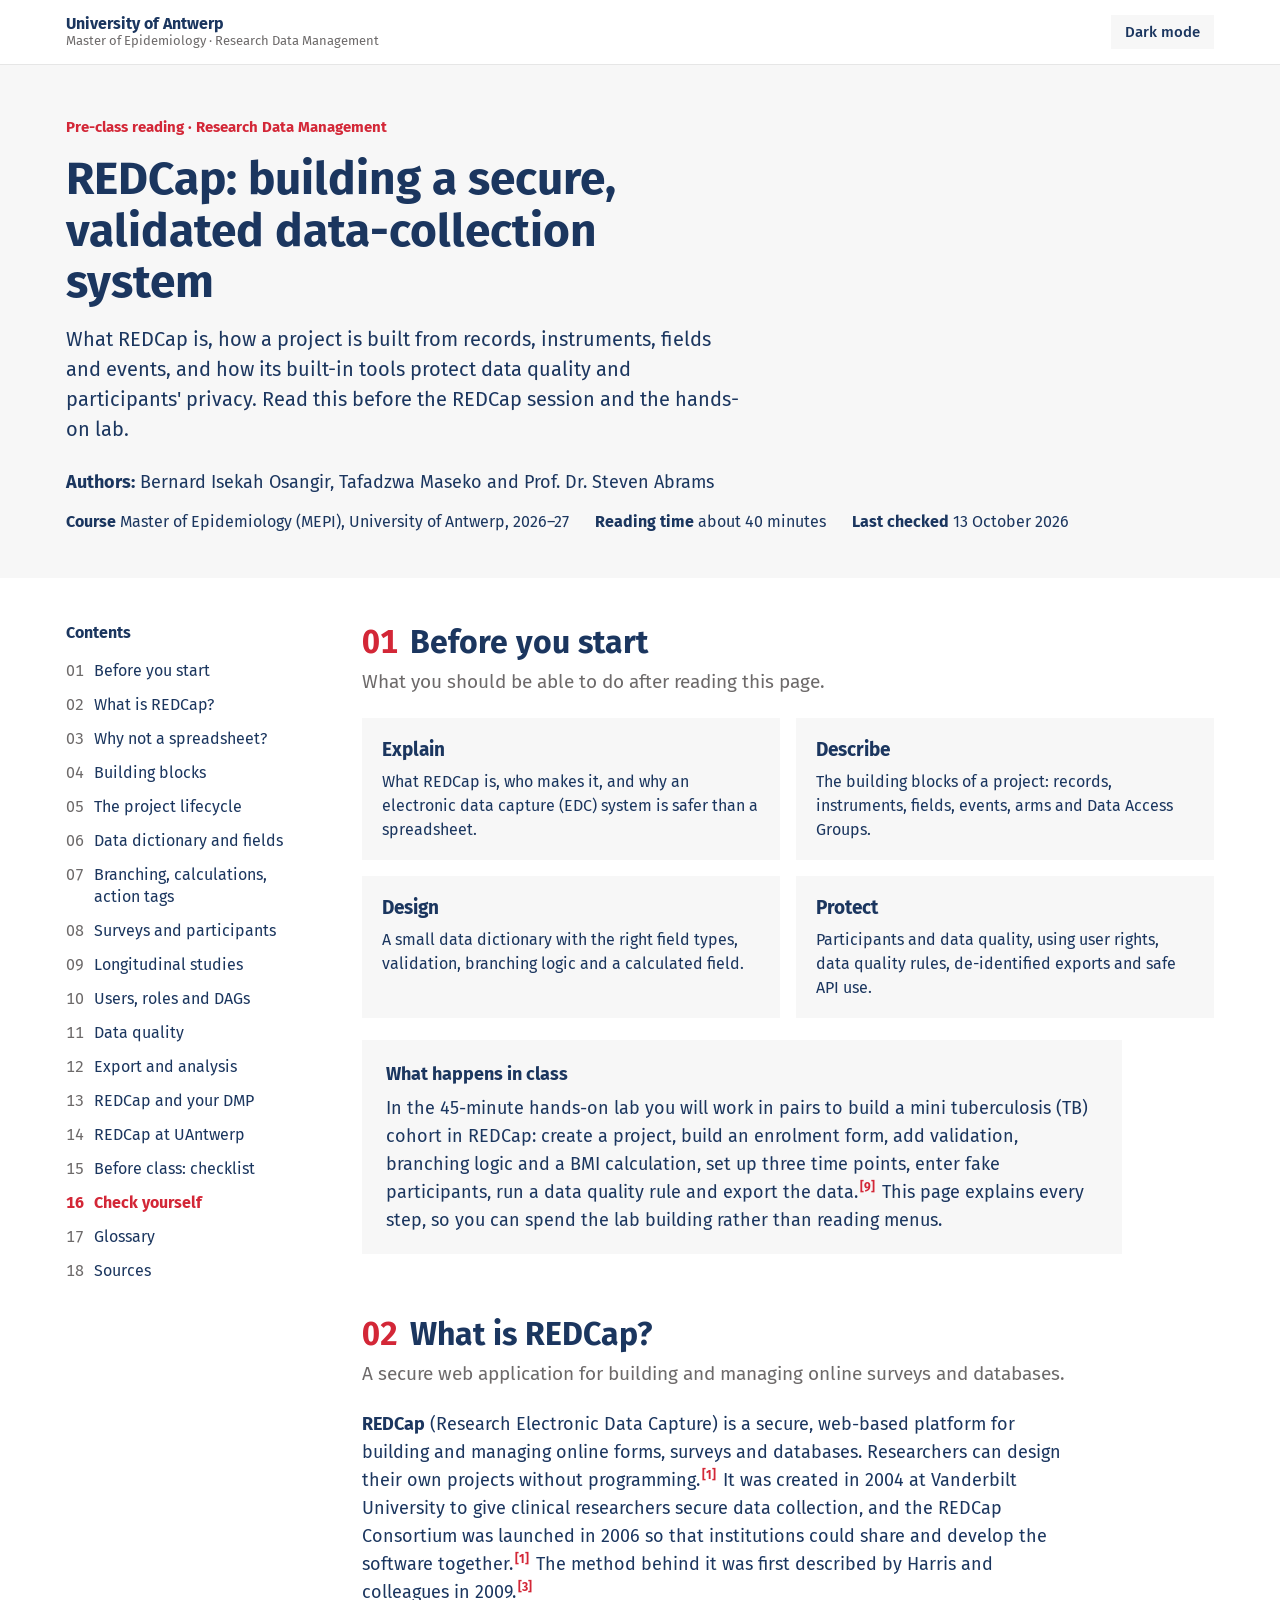
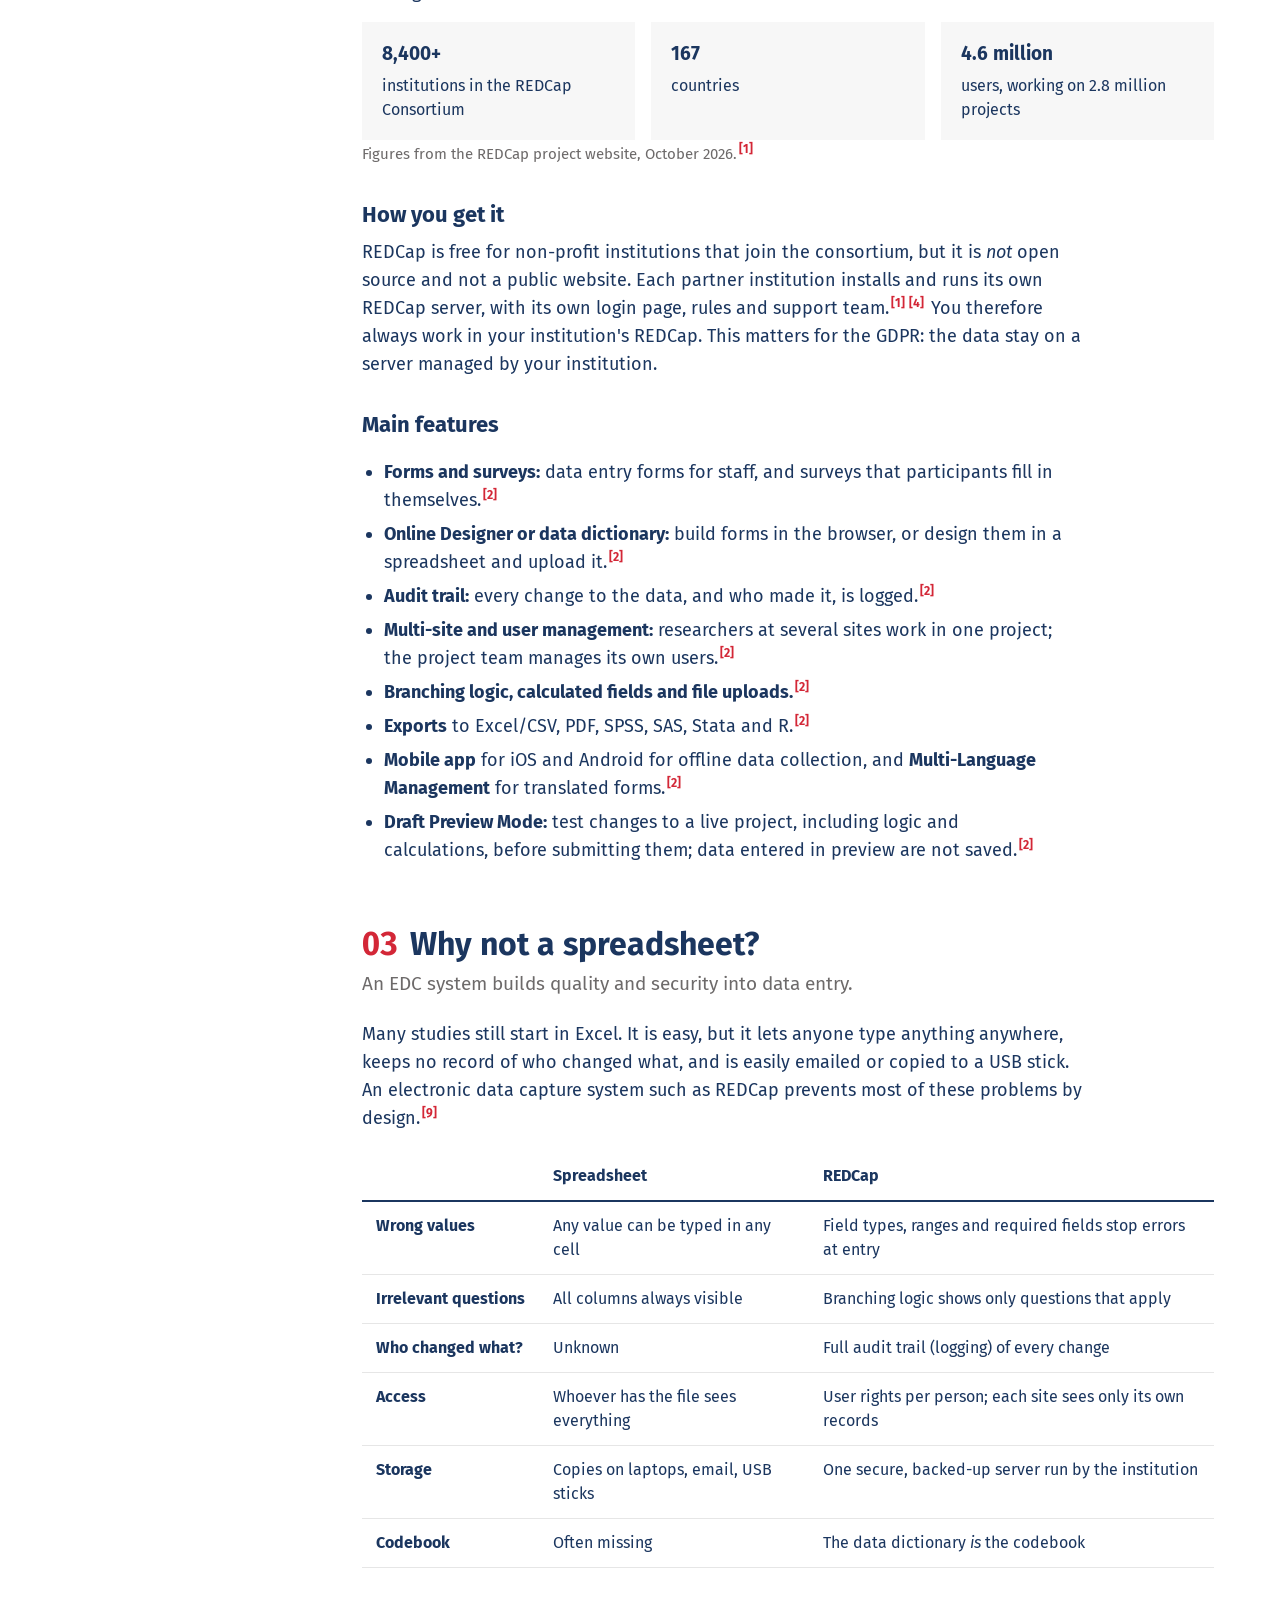
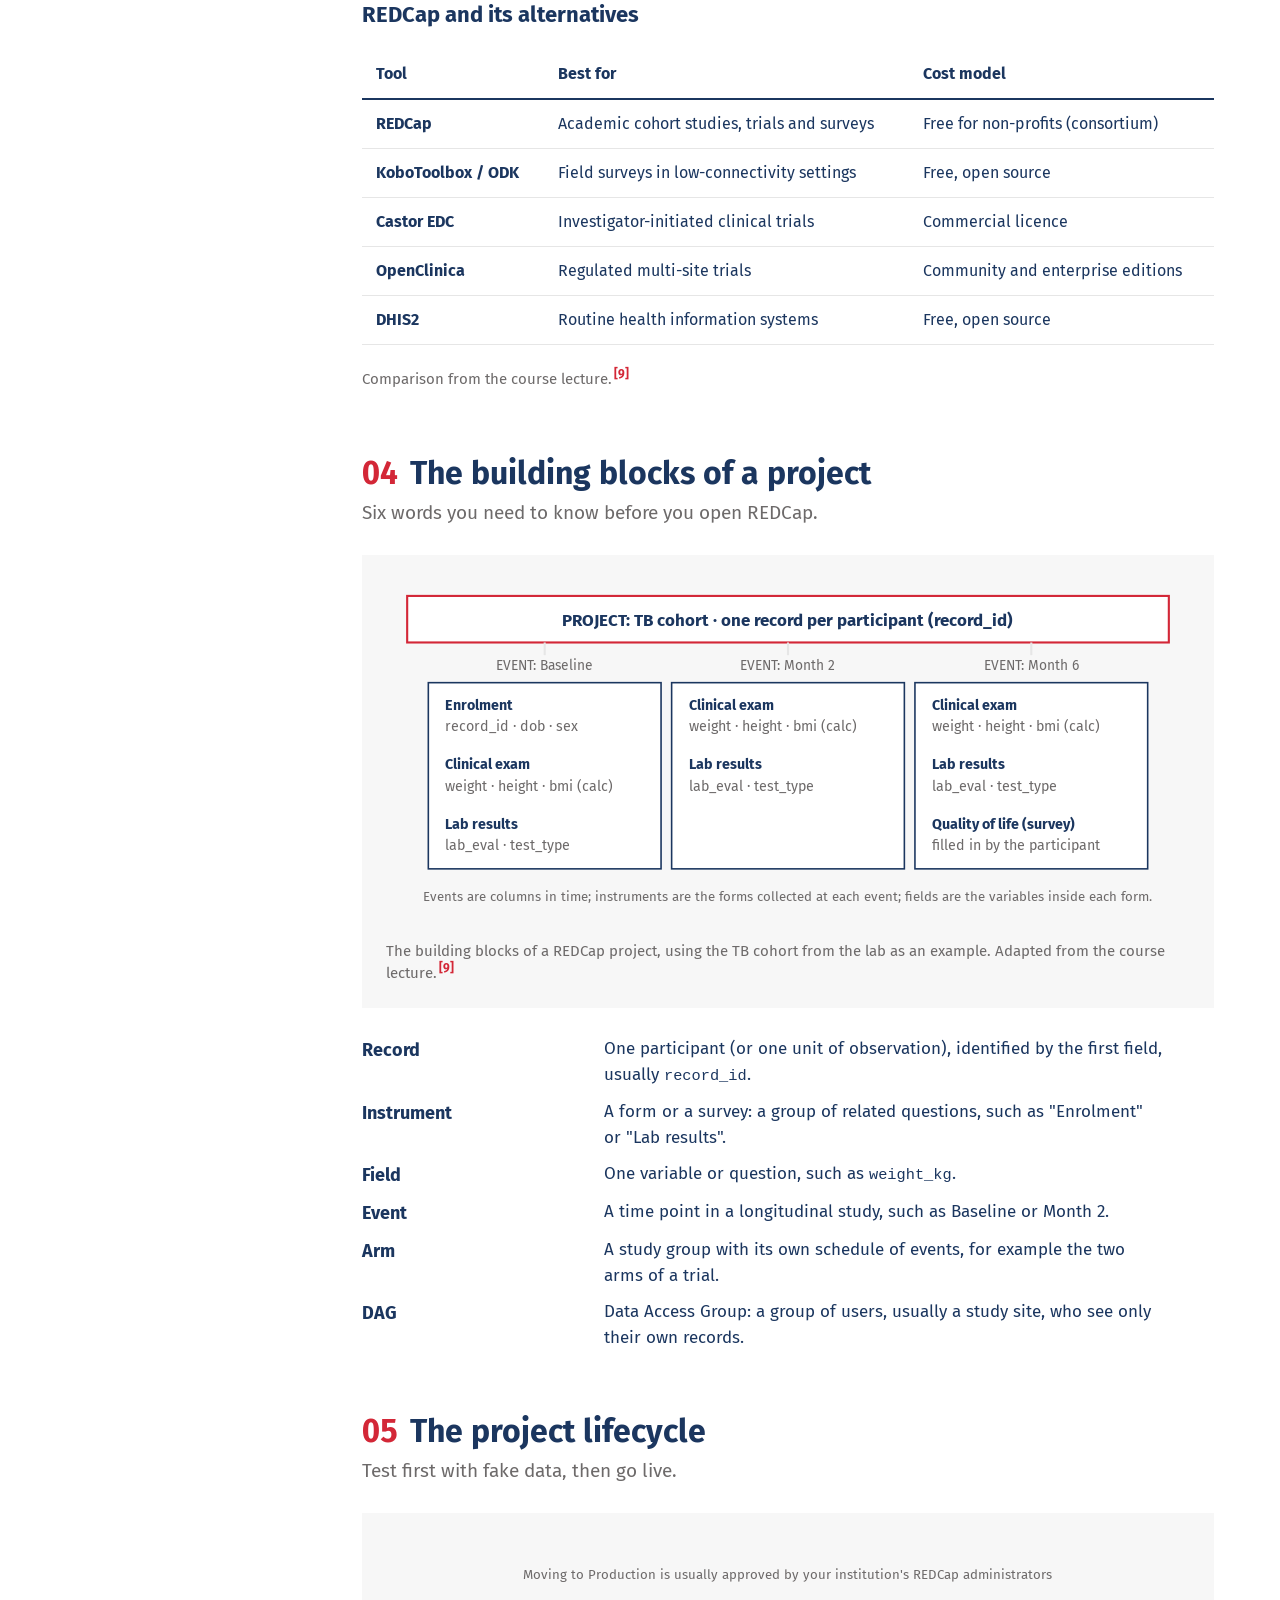
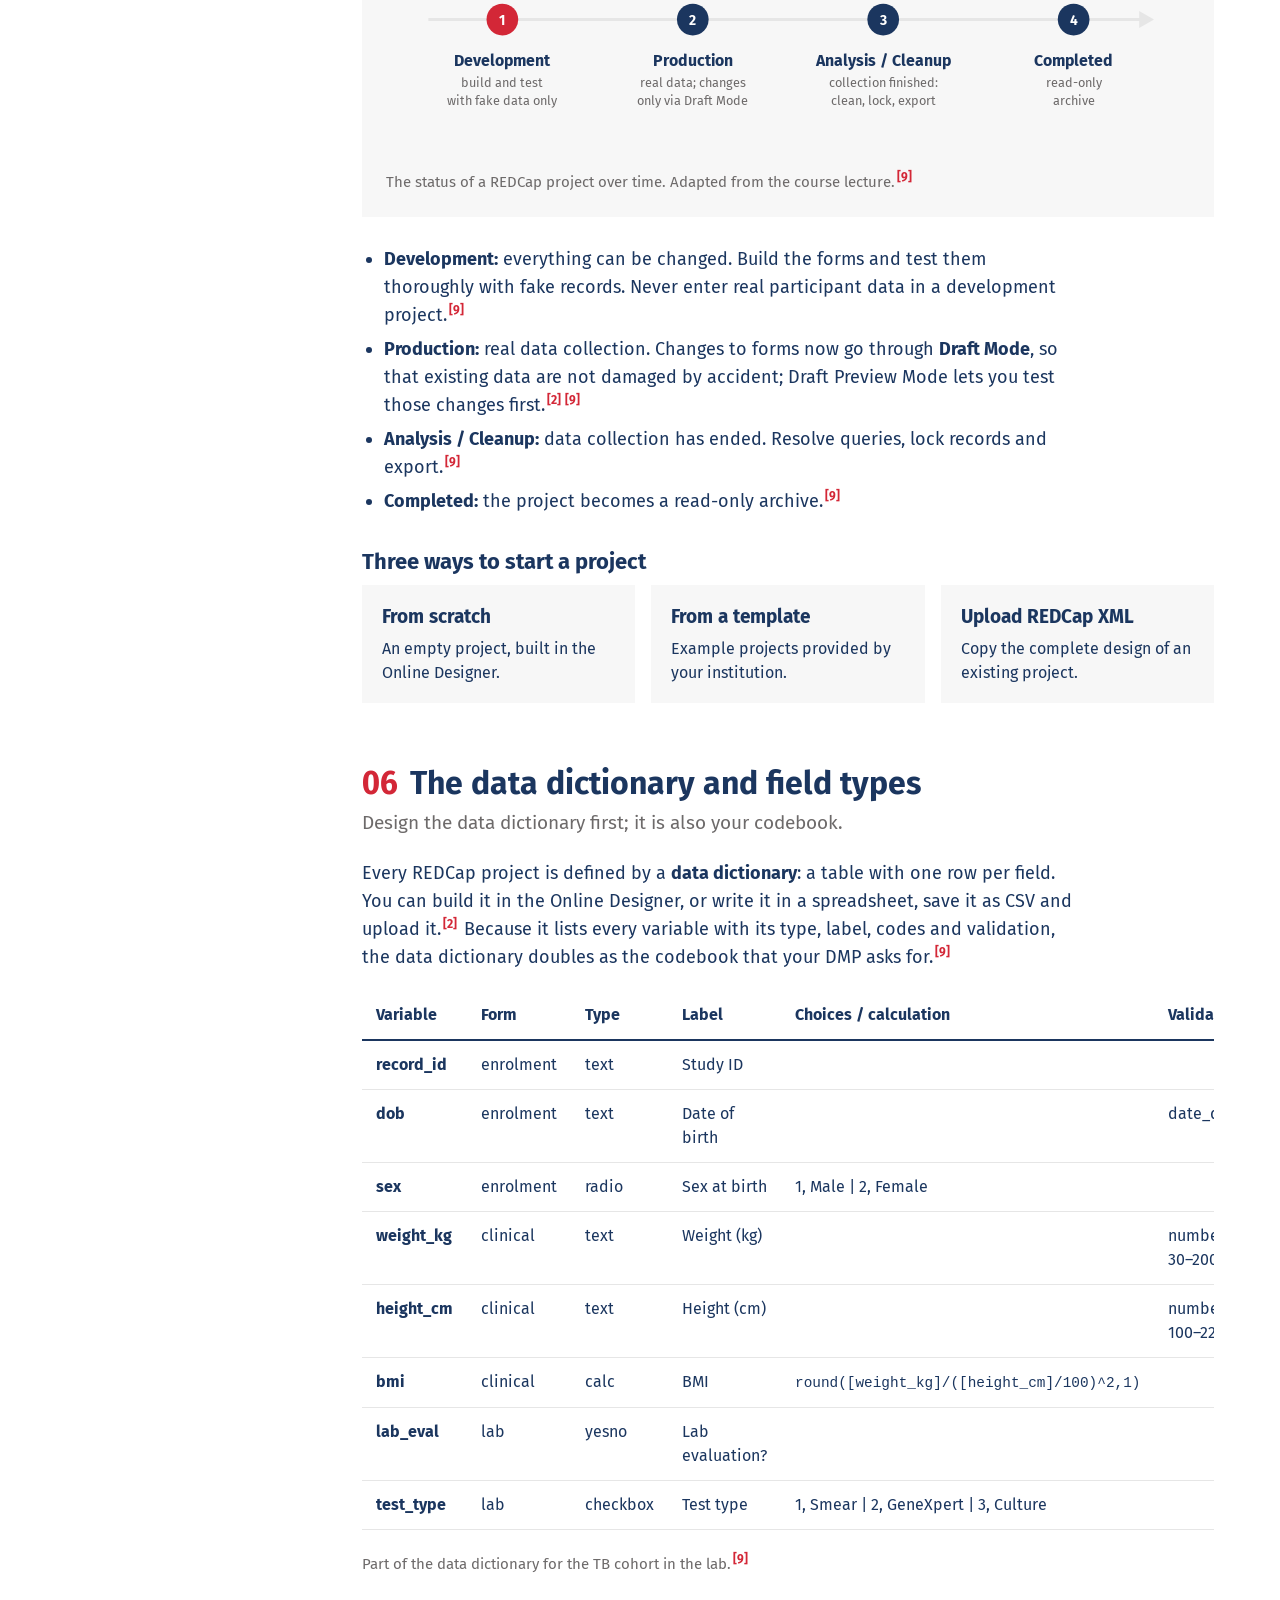
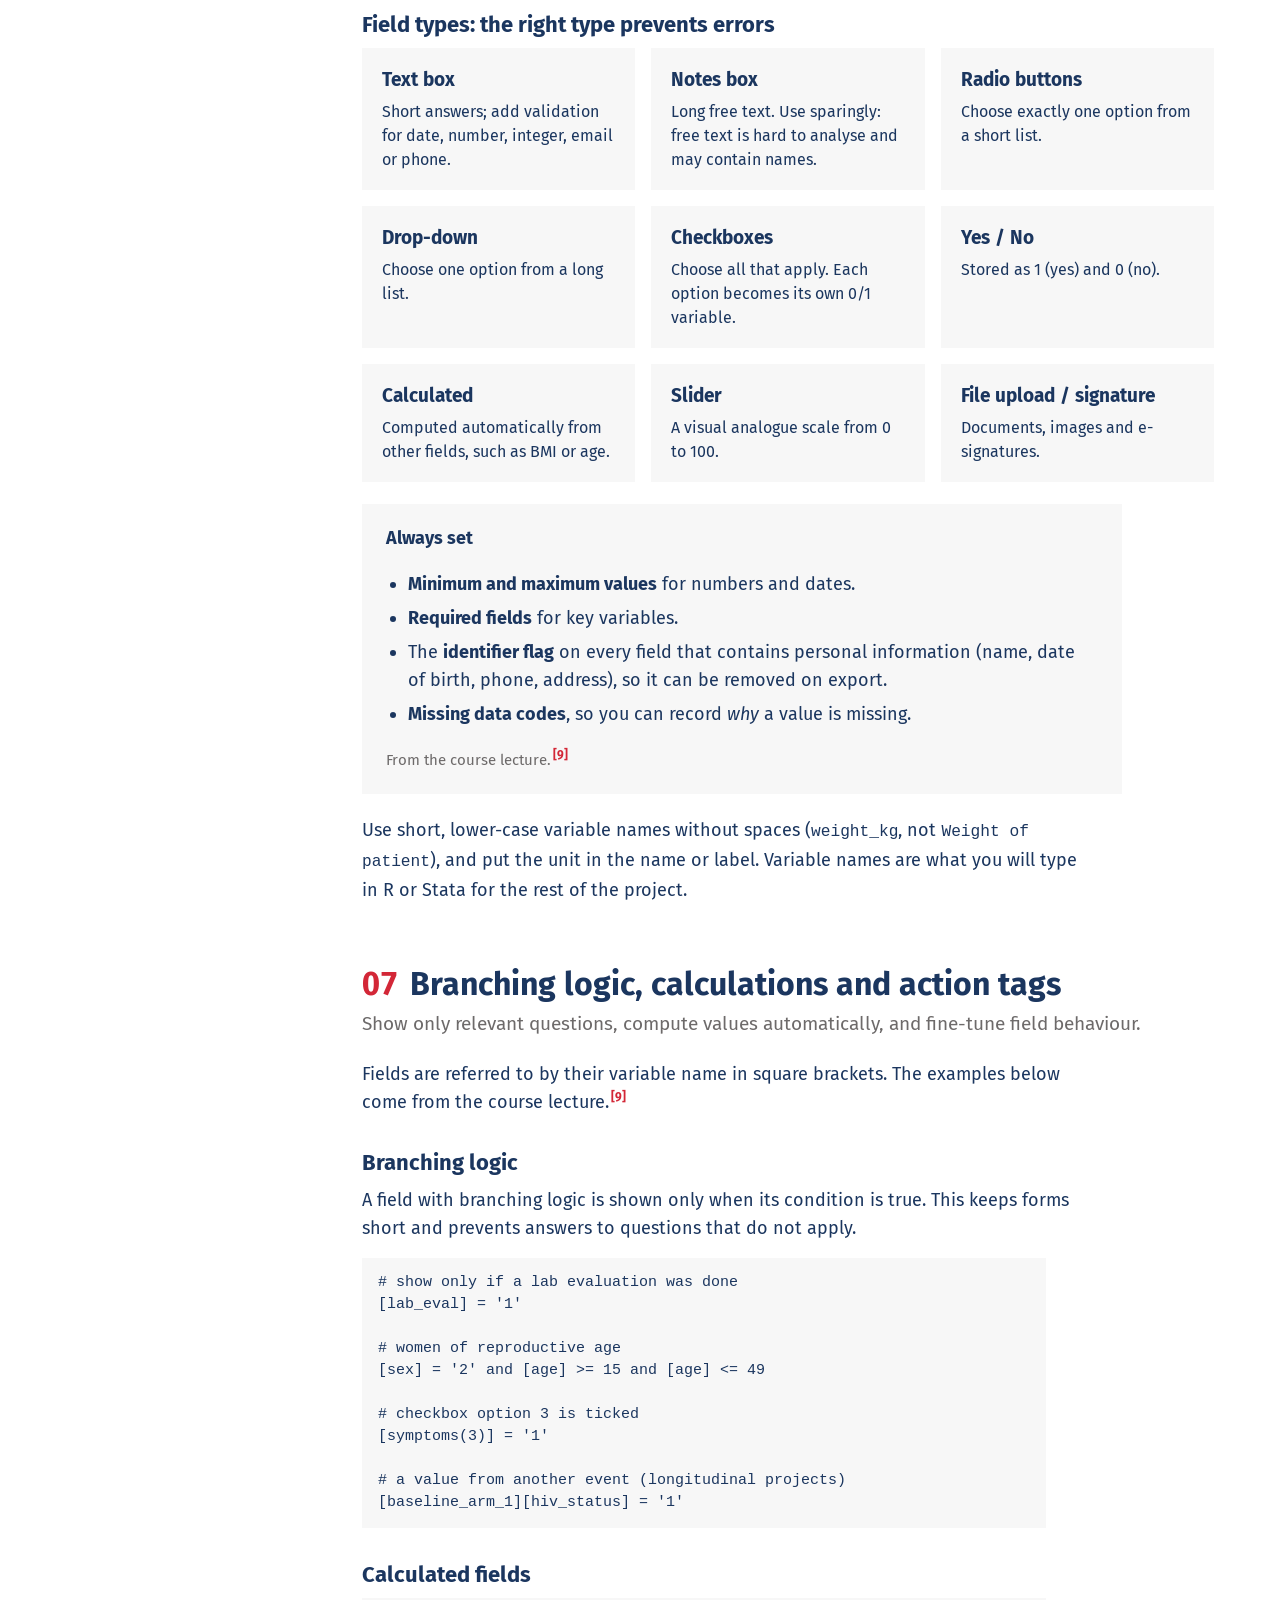
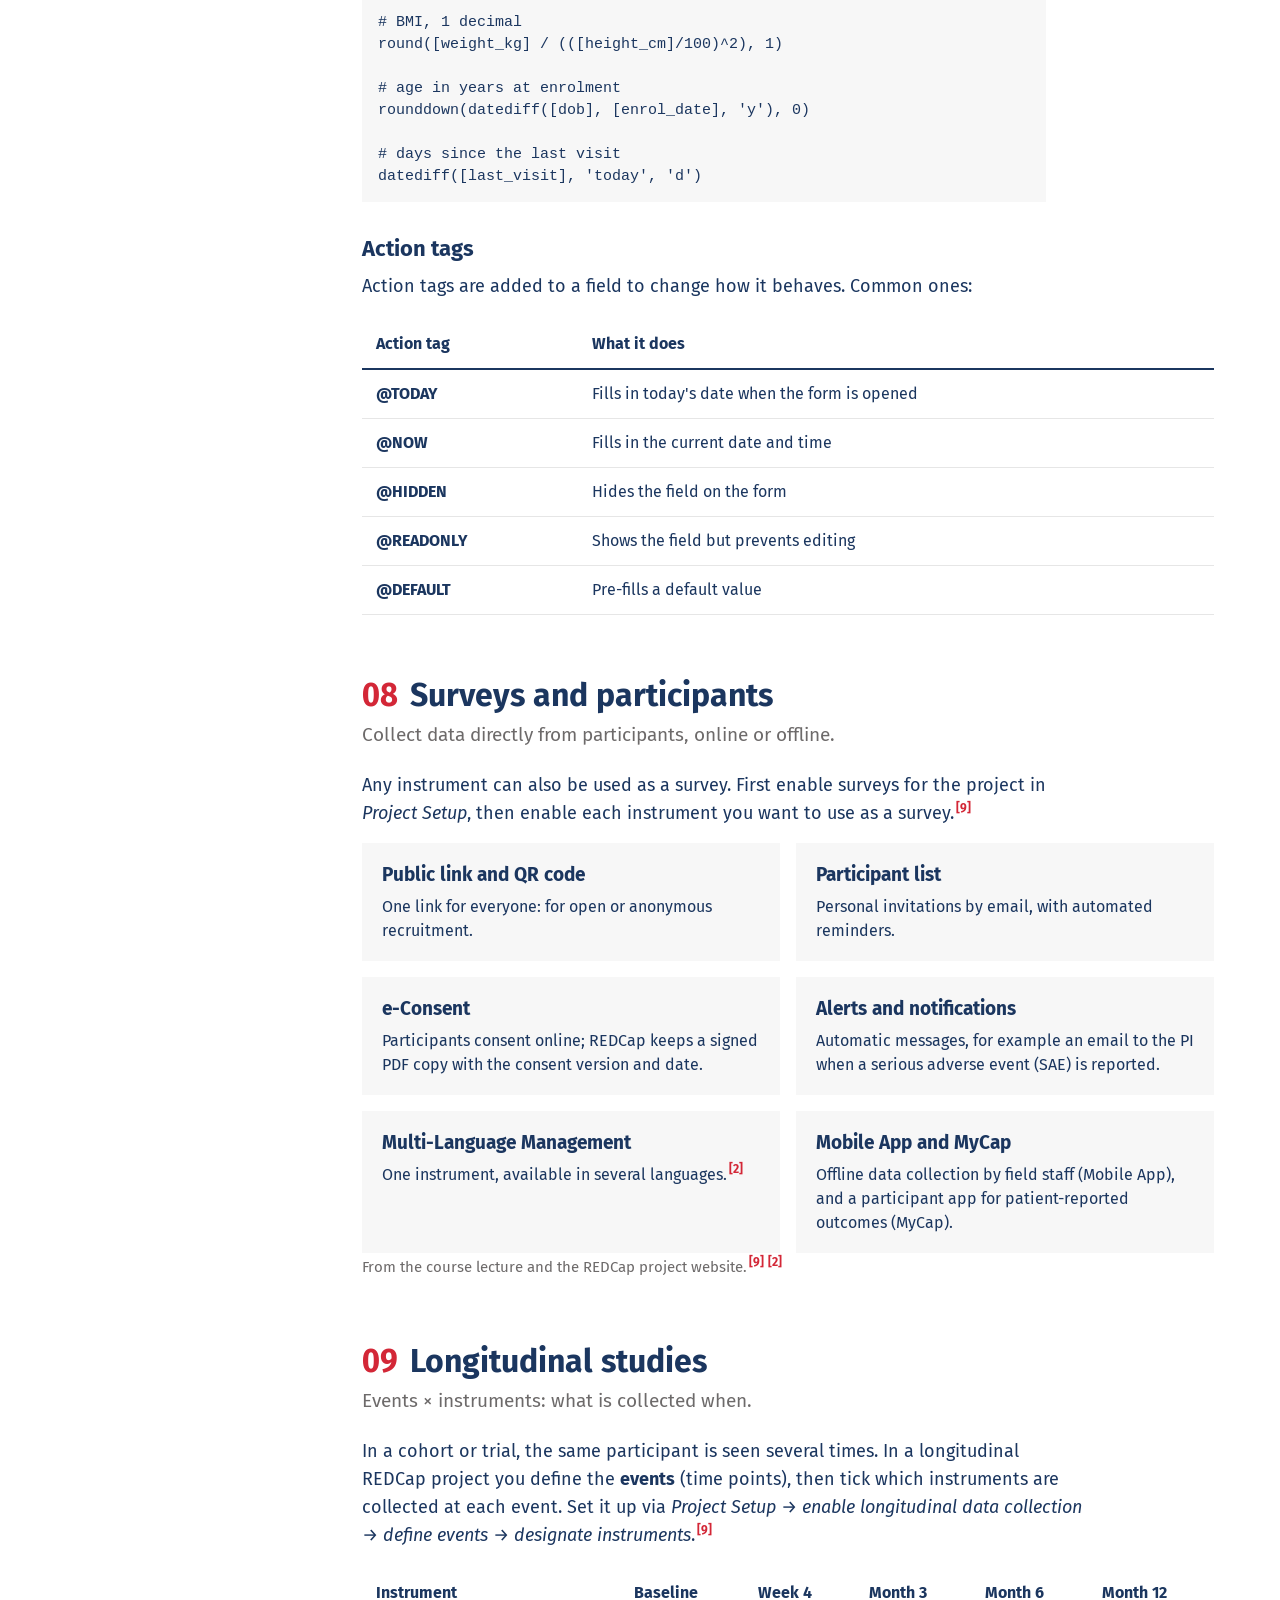
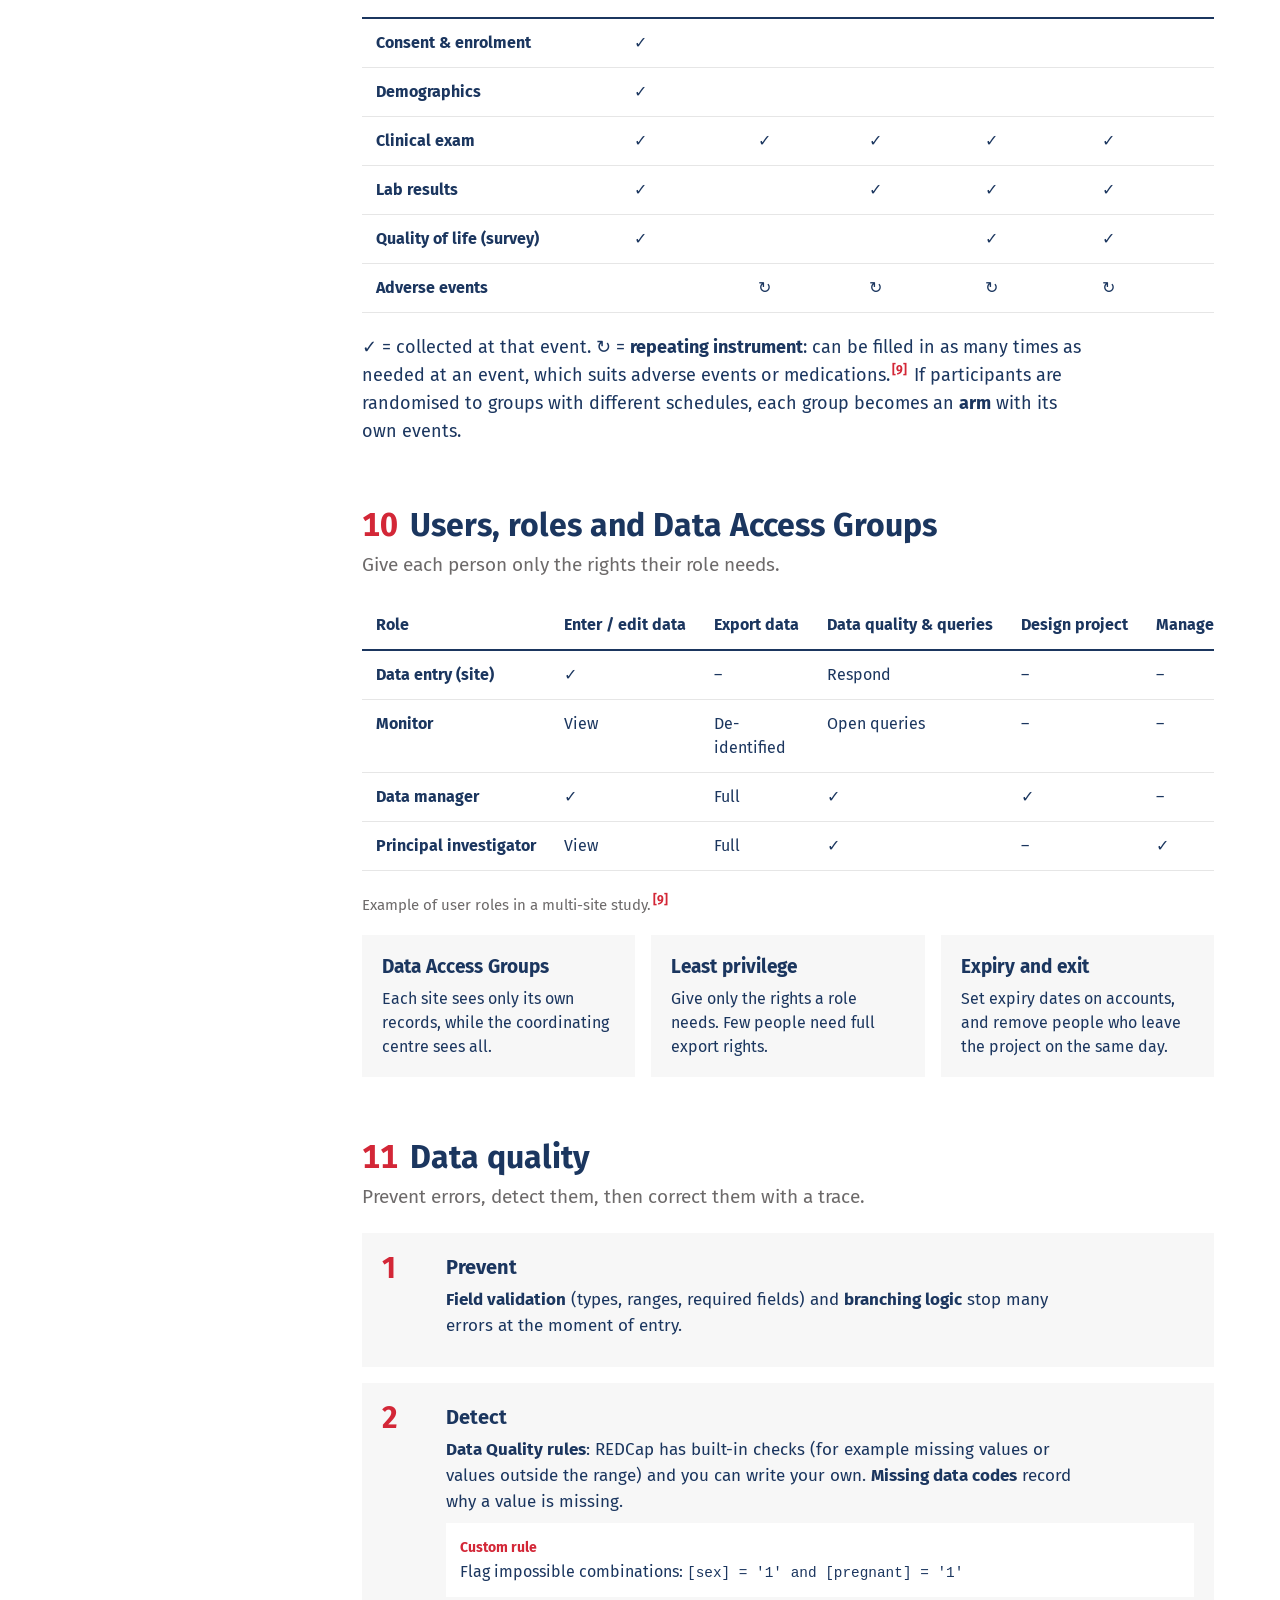
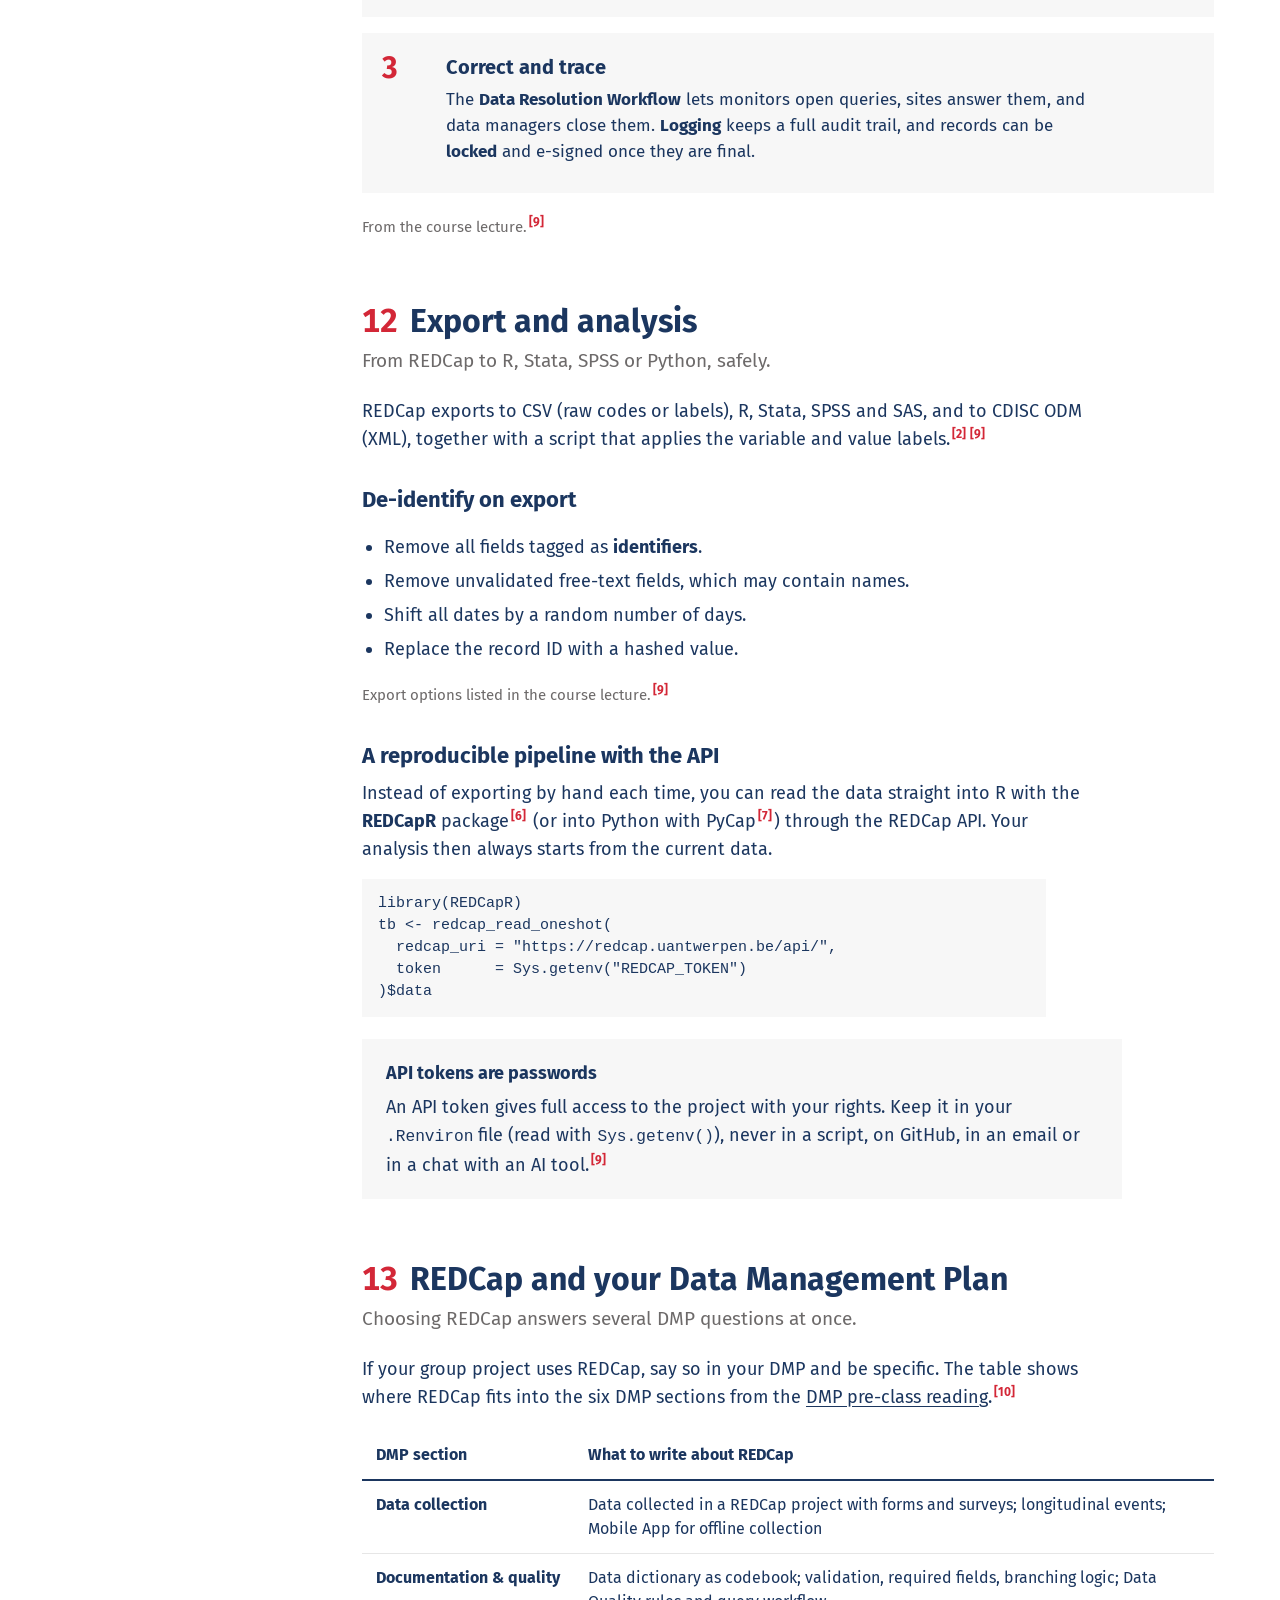
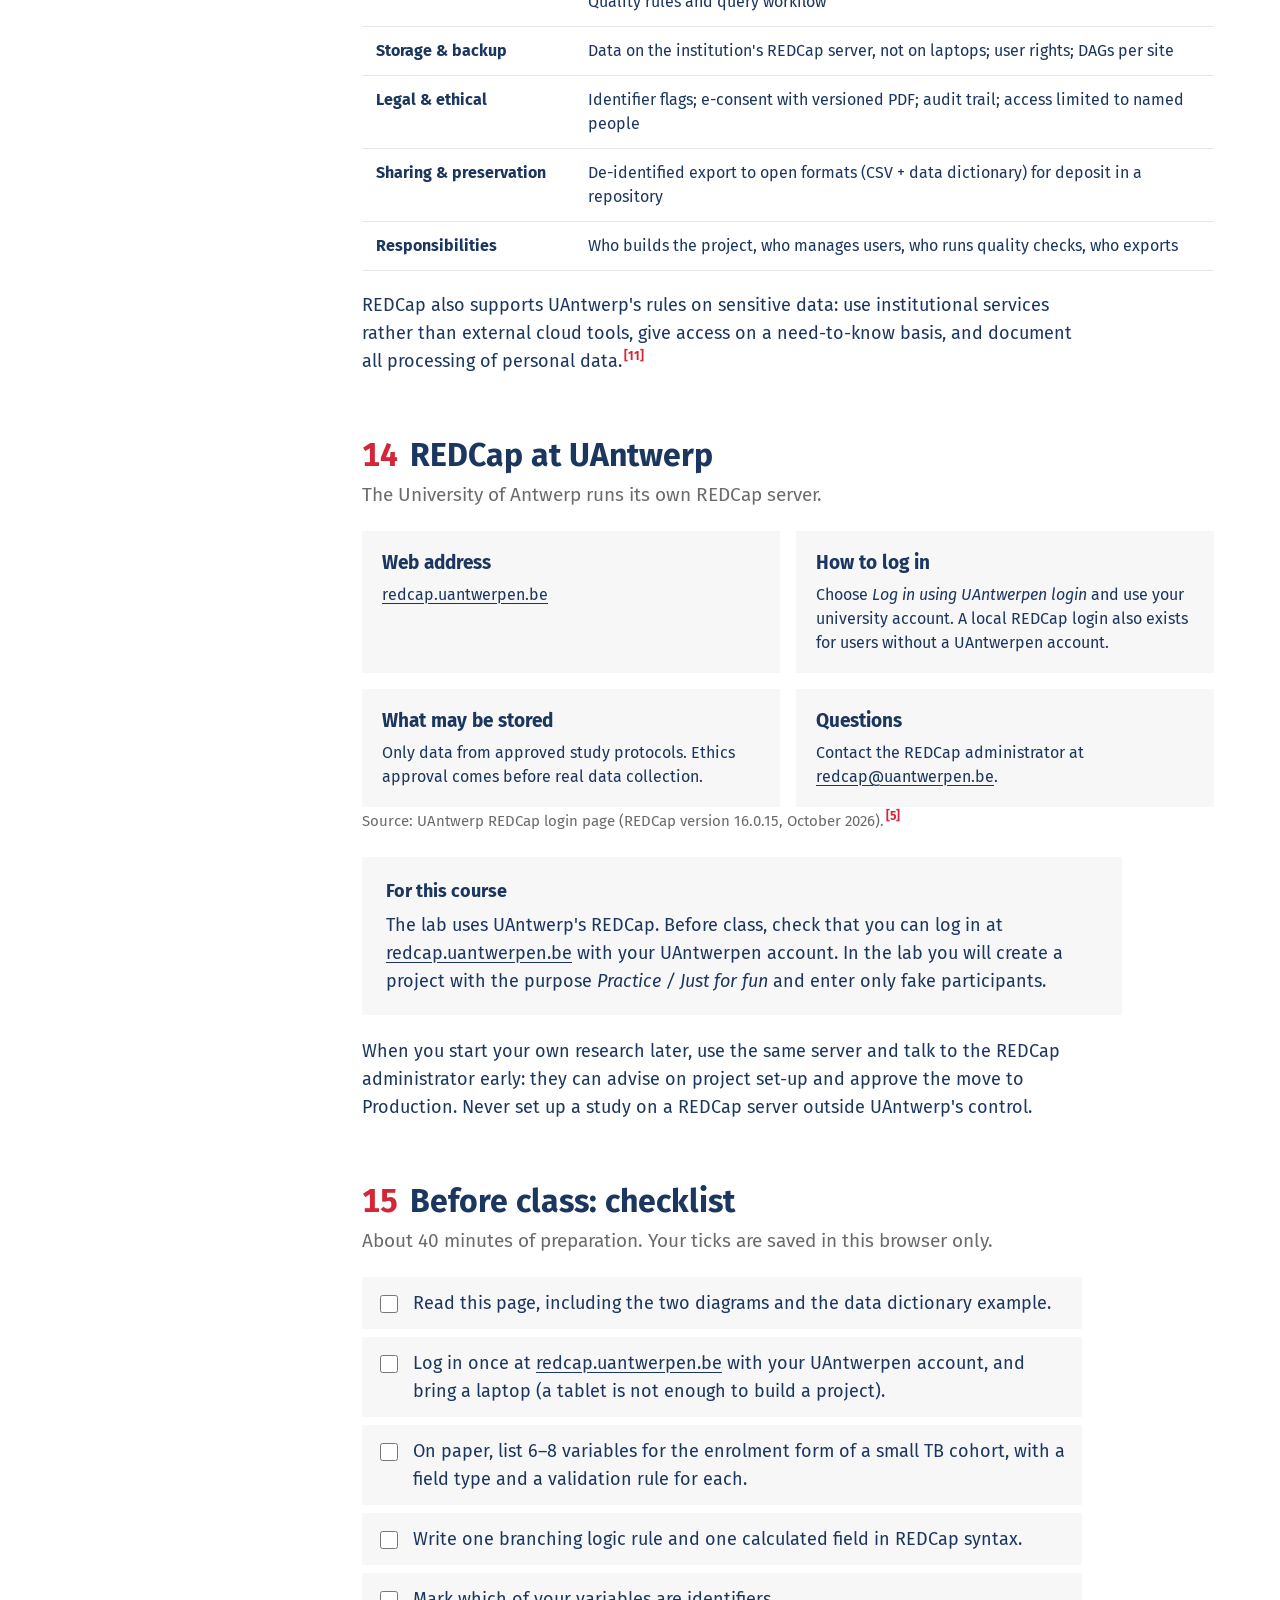
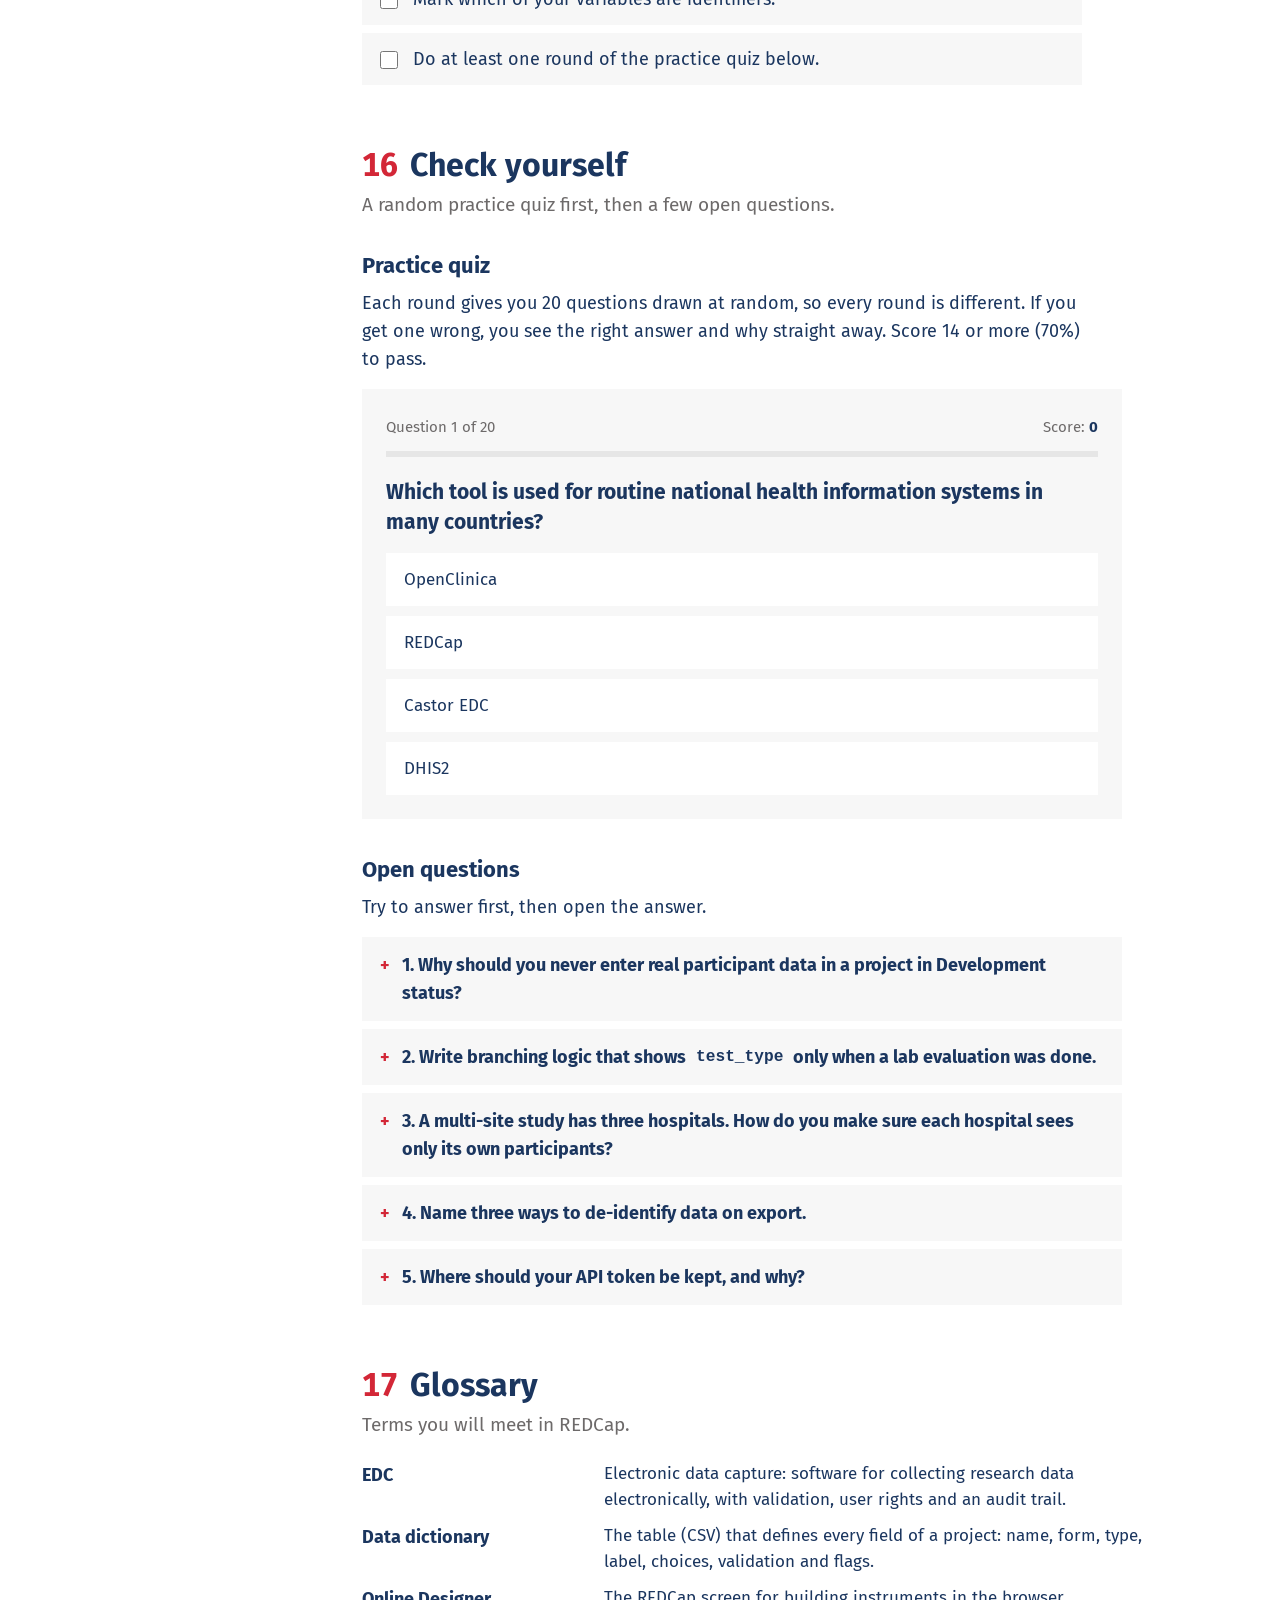
==== commit 46c76a30: "Use UAntwerp REDCap (redcap.uantwerpen.be); remove other institutions Co-Authored-By: Claude Opus 5." ====
--- a/index.html
+++ b/index.html
@@ -197,7 +197,7 @@
       <li><a href="#quality">Data quality</a></li>
       <li><a href="#export">Export and analysis</a></li>
       <li><a href="#dmp">REDCap and your DMP</a></li>
-      <li><a href="#belgium">REDCap in Antwerp and Flanders</a></li>
+      <li><a href="#belgium">REDCap at UAntwerp</a></li>
       <li><a href="#prepare">Before class: checklist</a></li>
       <li><a href="#quiz">Check yourself</a></li>
       <li><a href="#glossary">Glossary</a></li>
@@ -218,7 +218,7 @@
     </div>
     <div class="callout">
       <p class="callout-title">What happens in class</p>
-      <p>In the 45-minute hands-on lab you will work in pairs to build a mini tuberculosis (TB) cohort in REDCap: create a project, build an enrolment form, add validation, branching logic and a BMI calculation, set up three time points, enter fake participants, run a data quality rule and export the data.<sup class="cite"><a href="#r12">[12]</a></sup> This page explains every step, so you can spend the lab building rather than reading menus.</p>
+      <p>In the 45-minute hands-on lab you will work in pairs to build a mini tuberculosis (TB) cohort in REDCap: create a project, build an enrolment form, add validation, branching logic and a BMI calculation, set up three time points, enter fake participants, run a data quality rule and export the data.<sup class="cite"><a href="#r9">[9]</a></sup> This page explains every step, so you can spend the lab building rather than reading menus.</p>
     </div>
   </section>
 
@@ -250,7 +250,7 @@
   <section id="why">
     <h2><span class="num">03</span>Why not a spreadsheet?</h2>
     <p class="sub">An EDC system builds quality and security into data entry.</p>
-    <p>Many studies still start in Excel. It is easy, but it lets anyone type anything anywhere, keeps no record of who changed what, and is easily emailed or copied to a USB stick. An electronic data capture system such as REDCap prevents most of these problems by design.<sup class="cite"><a href="#r12">[12]</a></sup></p>
+    <p>Many studies still start in Excel. It is easy, but it lets anyone type anything anywhere, keeps no record of who changed what, and is easily emailed or copied to a USB stick. An electronic data capture system such as REDCap prevents most of these problems by design.<sup class="cite"><a href="#r9">[9]</a></sup></p>
     <div class="tablewrap">
       <table>
         <thead><tr><th></th><th>Spreadsheet</th><th>REDCap</th></tr></thead>
@@ -277,7 +277,7 @@
         </tbody>
       </table>
     </div>
-    <p style="font-size:15px;color:var(--grey)">Comparison from the course lecture.<sup class="cite"><a href="#r12">[12]</a></sup></p>
+    <p style="font-size:15px;color:var(--grey)">Comparison from the course lecture.<sup class="cite"><a href="#r9">[9]</a></sup></p>
   </section>
 
   <section id="blocks">
@@ -320,7 +320,7 @@
           <text x="380" y="304" text-anchor="middle" font-size="12.5" fill="var(--muted)">Events are columns in time; instruments are the forms collected at each event; fields are the variables inside each form.</text>
         </g>
       </svg>
-      <figcaption>The building blocks of a REDCap project, using the TB cohort from the lab as an example. Adapted from the course lecture.<sup class="cite"><a href="#r12">[12]</a></sup></figcaption>
+      <figcaption>The building blocks of a REDCap project, using the TB cohort from the lab as an example. Adapted from the course lecture.<sup class="cite"><a href="#r9">[9]</a></sup></figcaption>
     </figure>
     <dl class="gloss">
       <dt>Record</dt><dd>One participant (or one unit of observation), identified by the first field, usually <code>record_id</code>.</dd>
@@ -361,13 +361,13 @@
           <text x="380" y="40" font-size="12.5" fill="var(--muted)">Moving to Production is usually approved by your institution's REDCap administrators</text>
         </g>
       </svg>
-      <figcaption>The status of a REDCap project over time. Adapted from the course lecture.<sup class="cite"><a href="#r12">[12]</a></sup></figcaption>
+      <figcaption>The status of a REDCap project over time. Adapted from the course lecture.<sup class="cite"><a href="#r9">[9]</a></sup></figcaption>
     </figure>
     <ul>
-      <li><strong>Development:</strong> everything can be changed. Build the forms and test them thoroughly with fake records. Never enter real participant data in a development project.<sup class="cite"><a href="#r12">[12]</a></sup></li>
-      <li><strong>Production:</strong> real data collection. Changes to forms now go through <strong>Draft Mode</strong>, so that existing data are not damaged by accident; Draft Preview Mode lets you test those changes first.<sup class="cite"><a href="#r2">[2]</a><a href="#r12">[12]</a></sup></li>
-      <li><strong>Analysis / Cleanup:</strong> data collection has ended. Resolve queries, lock records and export.<sup class="cite"><a href="#r12">[12]</a></sup></li>
-      <li><strong>Completed:</strong> the project becomes a read-only archive.<sup class="cite"><a href="#r12">[12]</a></sup></li>
+      <li><strong>Development:</strong> everything can be changed. Build the forms and test them thoroughly with fake records. Never enter real participant data in a development project.<sup class="cite"><a href="#r9">[9]</a></sup></li>
+      <li><strong>Production:</strong> real data collection. Changes to forms now go through <strong>Draft Mode</strong>, so that existing data are not damaged by accident; Draft Preview Mode lets you test those changes first.<sup class="cite"><a href="#r2">[2]</a><a href="#r9">[9]</a></sup></li>
+      <li><strong>Analysis / Cleanup:</strong> data collection has ended. Resolve queries, lock records and export.<sup class="cite"><a href="#r9">[9]</a></sup></li>
+      <li><strong>Completed:</strong> the project becomes a read-only archive.<sup class="cite"><a href="#r9">[9]</a></sup></li>
     </ul>
     <h3>Three ways to start a project</h3>
     <div class="grid g3">
@@ -380,7 +380,7 @@
   <section id="dictionary">
     <h2><span class="num">06</span>The data dictionary and field types</h2>
     <p class="sub">Design the data dictionary first; it is also your codebook.</p>
-    <p>Every REDCap project is defined by a <strong>data dictionary</strong>: a table with one row per field. You can build it in the Online Designer, or write it in a spreadsheet, save it as CSV and upload it.<sup class="cite"><a href="#r2">[2]</a></sup> Because it lists every variable with its type, label, codes and validation, the data dictionary doubles as the codebook that your DMP asks for.<sup class="cite"><a href="#r12">[12]</a></sup></p>
+    <p>Every REDCap project is defined by a <strong>data dictionary</strong>: a table with one row per field. You can build it in the Online Designer, or write it in a spreadsheet, save it as CSV and upload it.<sup class="cite"><a href="#r2">[2]</a></sup> Because it lists every variable with its type, label, codes and validation, the data dictionary doubles as the codebook that your DMP asks for.<sup class="cite"><a href="#r9">[9]</a></sup></p>
     <div class="tablewrap">
       <table>
         <thead><tr><th>Variable</th><th>Form</th><th>Type</th><th>Label</th><th>Choices / calculation</th><th>Validation</th><th>Identifier?</th></tr></thead>
@@ -396,7 +396,7 @@
         </tbody>
       </table>
     </div>
-    <p style="font-size:15px;color:var(--grey)">Part of the data dictionary for the TB cohort in the lab.<sup class="cite"><a href="#r12">[12]</a></sup></p>
+    <p style="font-size:15px;color:var(--grey)">Part of the data dictionary for the TB cohort in the lab.<sup class="cite"><a href="#r9">[9]</a></sup></p>
     <h3>Field types: the right type prevents errors</h3>
     <div class="grid g3">
       <div class="card"><h4>Text box</h4><p>Short answers; add validation for date, number, integer, email or phone.</p></div>
@@ -417,7 +417,7 @@
         <li>The <strong>identifier flag</strong> on every field that contains personal information (name, date of birth, phone, address), so it can be removed on export.</li>
         <li><strong>Missing data codes</strong>, so you can record <em>why</em> a value is missing.</li>
       </ul>
-      <p style="font-size:15px;color:var(--grey);margin-top:8px">From the course lecture.<sup class="cite"><a href="#r12">[12]</a></sup></p>
+      <p style="font-size:15px;color:var(--grey);margin-top:8px">From the course lecture.<sup class="cite"><a href="#r9">[9]</a></sup></p>
     </div>
     <p>Use short, lower-case variable names without spaces (<code>weight_kg</code>, not <code>Weight of patient</code>), and put the unit in the name or label. Variable names are what you will type in R or Stata for the rest of the project.</p>
   </section>
@@ -425,7 +425,7 @@
   <section id="logic">
     <h2><span class="num">07</span>Branching logic, calculations and action tags</h2>
     <p class="sub">Show only relevant questions, compute values automatically, and fine-tune field behaviour.</p>
-    <p>Fields are referred to by their variable name in square brackets. The examples below come from the course lecture.<sup class="cite"><a href="#r12">[12]</a></sup></p>
+    <p>Fields are referred to by their variable name in square brackets. The examples below come from the course lecture.<sup class="cite"><a href="#r9">[9]</a></sup></p>
     <h3>Branching logic</h3>
     <p>A field with branching logic is shown only when its condition is true. This keeps forms short and prevents answers to questions that do not apply.</p>
 <pre><code># show only if a lab evaluation was done
@@ -467,7 +467,7 @@
   <section id="surveys">
     <h2><span class="num">08</span>Surveys and participants</h2>
     <p class="sub">Collect data directly from participants, online or offline.</p>
-    <p>Any instrument can also be used as a survey. First enable surveys for the project in <em>Project Setup</em>, then enable each instrument you want to use as a survey.<sup class="cite"><a href="#r12">[12]</a></sup></p>
+    <p>Any instrument can also be used as a survey. First enable surveys for the project in <em>Project Setup</em>, then enable each instrument you want to use as a survey.<sup class="cite"><a href="#r9">[9]</a></sup></p>
     <div class="grid g2">
       <div class="card"><h4>Public link and QR code</h4><p>One link for everyone: for open or anonymous recruitment.</p></div>
       <div class="card"><h4>Participant list</h4><p>Personal invitations by email, with automated reminders.</p></div>
@@ -476,13 +476,13 @@
       <div class="card"><h4>Multi-Language Management</h4><p>One instrument, available in several languages.<sup class="cite"><a href="#r2">[2]</a></sup></p></div>
       <div class="card"><h4>Mobile App and MyCap</h4><p>Offline data collection by field staff (Mobile App), and a participant app for patient-reported outcomes (MyCap).</p></div>
     </div>
-    <p style="font-size:15px;color:var(--grey)">From the course lecture and the REDCap project website.<sup class="cite"><a href="#r12">[12]</a><a href="#r2">[2]</a></sup></p>
+    <p style="font-size:15px;color:var(--grey)">From the course lecture and the REDCap project website.<sup class="cite"><a href="#r9">[9]</a><a href="#r2">[2]</a></sup></p>
   </section>
 
   <section id="longitudinal">
     <h2><span class="num">09</span>Longitudinal studies</h2>
     <p class="sub">Events × instruments: what is collected when.</p>
-    <p>In a cohort or trial, the same participant is seen several times. In a longitudinal REDCap project you define the <strong>events</strong> (time points), then tick which instruments are collected at each event. Set it up via <em>Project Setup → enable longitudinal data collection → define events → designate instruments</em>.<sup class="cite"><a href="#r12">[12]</a></sup></p>
+    <p>In a cohort or trial, the same participant is seen several times. In a longitudinal REDCap project you define the <strong>events</strong> (time points), then tick which instruments are collected at each event. Set it up via <em>Project Setup → enable longitudinal data collection → define events → designate instruments</em>.<sup class="cite"><a href="#r9">[9]</a></sup></p>
     <div class="tablewrap">
       <table>
         <thead><tr><th>Instrument</th><th>Baseline</th><th>Week 4</th><th>Month 3</th><th>Month 6</th><th>Month 12</th></tr></thead>
@@ -496,7 +496,7 @@
         </tbody>
       </table>
     </div>
-    <p>✓ = collected at that event. ↻ = <strong>repeating instrument</strong>: can be filled in as many times as needed at an event, which suits adverse events or medications.<sup class="cite"><a href="#r12">[12]</a></sup> If participants are randomised to groups with different schedules, each group becomes an <strong>arm</strong> with its own events.</p>
+    <p>✓ = collected at that event. ↻ = <strong>repeating instrument</strong>: can be filled in as many times as needed at an event, which suits adverse events or medications.<sup class="cite"><a href="#r9">[9]</a></sup> If participants are randomised to groups with different schedules, each group becomes an <strong>arm</strong> with its own events.</p>
   </section>
 
   <section id="users">
@@ -513,7 +513,7 @@
         </tbody>
       </table>
     </div>
-    <p style="font-size:15px;color:var(--grey)">Example of user roles in a multi-site study.<sup class="cite"><a href="#r12">[12]</a></sup></p>
+    <p style="font-size:15px;color:var(--grey)">Example of user roles in a multi-site study.<sup class="cite"><a href="#r9">[9]</a></sup></p>
     <div class="grid g3">
       <div class="card"><h4>Data Access Groups</h4><p>Each site sees only its own records, while the coordinating centre sees all.</p></div>
       <div class="card"><h4>Least privilege</h4><p>Give only the rights a role needs. Few people need full export rights.</p></div>
@@ -539,13 +539,13 @@
         <p>The <strong>Data Resolution Workflow</strong> lets monitors open queries, sites answer them, and data managers close them. <strong>Logging</strong> keeps a full audit trail, and records can be <strong>locked</strong> and e-signed once they are final.</p>
       </div></div>
     </div>
-    <p style="font-size:15px;color:var(--grey)">From the course lecture.<sup class="cite"><a href="#r12">[12]</a></sup></p>
+    <p style="font-size:15px;color:var(--grey)">From the course lecture.<sup class="cite"><a href="#r9">[9]</a></sup></p>
   </section>
 
   <section id="export">
     <h2><span class="num">12</span>Export and analysis</h2>
     <p class="sub">From REDCap to R, Stata, SPSS or Python, safely.</p>
-    <p>REDCap exports to CSV (raw codes or labels), R, Stata, SPSS and SAS, and to CDISC ODM (XML), together with a script that applies the variable and value labels.<sup class="cite"><a href="#r2">[2]</a><a href="#r12">[12]</a></sup></p>
+    <p>REDCap exports to CSV (raw codes or labels), R, Stata, SPSS and SAS, and to CDISC ODM (XML), together with a script that applies the variable and value labels.<sup class="cite"><a href="#r2">[2]</a><a href="#r9">[9]</a></sup></p>
     <h3>De-identify on export</h3>
     <ul>
       <li>Remove all fields tagged as <strong>identifiers</strong>.</li>
@@ -553,24 +553,24 @@
       <li>Shift all dates by a random number of days.</li>
       <li>Replace the record ID with a hashed value.</li>
     </ul>
-    <p style="font-size:15px;color:var(--grey)">Export options listed in the course lecture.<sup class="cite"><a href="#r12">[12]</a></sup></p>
+    <p style="font-size:15px;color:var(--grey)">Export options listed in the course lecture.<sup class="cite"><a href="#r9">[9]</a></sup></p>
     <h3>A reproducible pipeline with the API</h3>
-    <p>Instead of exporting by hand each time, you can read the data straight into R with the <strong>REDCapR</strong> package<sup class="cite"><a href="#r9">[9]</a></sup> (or into Python with PyCap<sup class="cite"><a href="#r10">[10]</a></sup>) through the REDCap API. Your analysis then always starts from the current data.</p>
+    <p>Instead of exporting by hand each time, you can read the data straight into R with the <strong>REDCapR</strong> package<sup class="cite"><a href="#r6">[6]</a></sup> (or into Python with PyCap<sup class="cite"><a href="#r7">[7]</a></sup>) through the REDCap API. Your analysis then always starts from the current data.</p>
 <pre><code>library(REDCapR)
 tb &lt;- redcap_read_oneshot(
-  redcap_uri = "https://redcap.&lt;your-institution&gt;/api/",
+  redcap_uri = "https://redcap.uantwerpen.be/api/",
   token      = Sys.getenv("REDCAP_TOKEN")
 )$data</code></pre>
     <div class="callout">
       <p class="callout-title">API tokens are passwords</p>
-      <p>An API token gives full access to the project with your rights. Keep it in your <code>.Renviron</code> file (read with <code>Sys.getenv()</code>), never in a script, on GitHub, in an email or in a chat with an AI tool.<sup class="cite"><a href="#r12">[12]</a></sup></p>
+      <p>An API token gives full access to the project with your rights. Keep it in your <code>.Renviron</code> file (read with <code>Sys.getenv()</code>), never in a script, on GitHub, in an email or in a chat with an AI tool.<sup class="cite"><a href="#r9">[9]</a></sup></p>
     </div>
   </section>
 
   <section id="dmp">
     <h2><span class="num">13</span>REDCap and your Data Management Plan</h2>
     <p class="sub">Choosing REDCap answers several DMP questions at once.</p>
-    <p>If your group project uses REDCap, say so in your DMP and be specific. The table shows where REDCap fits into the six DMP sections from the <a href="https://bosangir.github.io/DMP/">DMP pre-class reading</a>.<sup class="cite"><a href="#r13">[13]</a></sup></p>
+    <p>If your group project uses REDCap, say so in your DMP and be specific. The table shows where REDCap fits into the six DMP sections from the <a href="https://bosangir.github.io/DMP/">DMP pre-class reading</a>.<sup class="cite"><a href="#r10">[10]</a></sup></p>
     <div class="tablewrap">
       <table>
         <thead><tr><th>DMP section</th><th>What to write about REDCap</th></tr></thead>
@@ -584,26 +584,24 @@
         </tbody>
       </table>
     </div>
-    <p>REDCap also supports UAntwerp's rules on sensitive data: use institutional services rather than external cloud tools, give access on a need-to-know basis, and document all processing of personal data.<sup class="cite"><a href="#r14">[14]</a></sup></p>
+    <p>REDCap also supports UAntwerp's rules on sensitive data: use institutional services rather than external cloud tools, give access on a need-to-know basis, and document all processing of personal data.<sup class="cite"><a href="#r11">[11]</a></sup></p>
   </section>
 
   <section id="belgium">
-    <h2><span class="num">14</span>REDCap in Antwerp and Flanders</h2>
-    <p class="sub">Each institution runs its own REDCap, with its own access procedure.</p>
-    <div class="tablewrap">
-      <table>
-        <thead><tr><th>Institution</th><th>REDCap service</th><th>How to get access</th></tr></thead>
-        <tbody>
-          <tr><td>Antwerp University Hospital (UZA)</td><td>"UZA Study Universe" REDCap at <a href="https://redcap.uza.be/">redcap.uza.be</a>. Studies started before 2021 still use OpenClinica.</td><td>For a first study, contact UZA's Clinical Trial Center (CTC) or data management team about the procedure.<sup class="cite"><a href="#r5">[5]</a></sup></td></tr>
-          <tr><td>KU Leuven (Biomedical Sciences)</td><td>REDCap run by the Biomedical Sciences Group IT, with a separate entry for UZ Leuven users.</td><td>Register your project with the REDCap request form; only users listed on an approved registration get access.<sup class="cite"><a href="#r6">[6]</a></sup></td></tr>
-          <tr><td>Ghent University Hospital / UGent (HIRUZ)</td><td>Separate REDCap instances for surveys, studies and registers, for academic research at UZ Gent and UGent.</td><td>Follow the online training (about 45 minutes), request a project, and use the free walk-in sessions for help; contact redcap@uzgent.be.<sup class="cite"><a href="#r7">[7]</a><a href="#r8">[8]</a></sup></td></tr>
-        </tbody>
-      </table>
-    </div>
+    <h2><span class="num">14</span>REDCap at UAntwerp</h2>
+    <p class="sub">The University of Antwerp runs its own REDCap server.</p>
+    <div class="grid g2">
+      <div class="card"><h4>Web address</h4><p><a href="https://redcap.uantwerpen.be/">redcap.uantwerpen.be</a></p></div>
+      <div class="card"><h4>How to log in</h4><p>Choose <em>Log in using UAntwerpen login</em> and use your university account. A local REDCap login also exists for users without a UAntwerpen account.</p></div>
+      <div class="card"><h4>What may be stored</h4><p>Only data from approved study protocols. Ethics approval comes before real data collection.</p></div>
+      <div class="card"><h4>Questions</h4><p>Contact the REDCap administrator at <a href="mailto:redcap@uantwerpen.be">redcap@uantwerpen.be</a>.</p></div>
+    </div>
+    <p style="font-size:15px;color:var(--grey)">Source: UAntwerp REDCap login page (REDCap version 16.0.15, October 2026).<sup class="cite"><a href="#r5">[5]</a></sup></p>
     <div class="callout">
       <p class="callout-title">For this course</p>
-      <p>Your instructors will tell you which REDCap server to use for the lab and how to log in. For your own research later, ask your supervisor or your institution's data management team which REDCap you should use; never set up a study on a server outside your institution's control.</p>
-    </div>
+      <p>The lab uses UAntwerp's REDCap. Before class, check that you can log in at <a href="https://redcap.uantwerpen.be/">redcap.uantwerpen.be</a> with your UAntwerpen account. In the lab you will create a project with the purpose <em>Practice / Just for fun</em> and enter only fake participants.</p>
+    </div>
+    <p>When you start your own research later, use the same server and talk to the REDCap administrator early: they can advise on project set-up and approve the move to Production. Never set up a study on a REDCap server outside UAntwerp's control.</p>
   </section>
 
   <section id="prepare">
@@ -611,7 +609,7 @@
     <p class="sub">About 40 minutes of preparation. Your ticks are saved in this browser only.</p>
     <ul class="checklist" id="checklist">
       <li><input type="checkbox" id="c1"><label for="c1">Read this page, including the two diagrams and the data dictionary example.</label></li>
-      <li><input type="checkbox" id="c2"><label for="c2">Make sure you can log in to the REDCap server your instructors give you, and bring a laptop (a tablet is not enough to build a project).</label></li>
+      <li><input type="checkbox" id="c2"><label for="c2">Log in once at <a href="https://redcap.uantwerpen.be/">redcap.uantwerpen.be</a> with your UAntwerpen account, and bring a laptop (a tablet is not enough to build a project).</label></li>
       <li><input type="checkbox" id="c3"><label for="c3">On paper, list 6–8 variables for the enrolment form of a small TB cohort, with a field type and a validation rule for each.</label></li>
       <li><input type="checkbox" id="c4"><label for="c4">Write one branching logic rule and one calculated field in REDCap syntax.</label></li>
       <li><input type="checkbox" id="c5"><label for="c5">Mark which of your variables are identifiers.</label></li>
@@ -671,20 +669,17 @@
       <li id="r2">REDCap (Vanderbilt University). <em>Software features</em>. <a href="https://projectredcap.org/software/">projectredcap.org/software/</a></li>
       <li id="r3">Harris, P. A., Taylor, R., Thielke, R., Payne, J., Gonzalez, N. &amp; Conde, J. G. Research electronic data capture (REDCap): a metadata-driven methodology and workflow process for providing translational research informatics support. <em>Journal of Biomedical Informatics</em> 42(2), 377–381 (2009). <a href="https://doi.org/10.1016/j.jbi.2008.08.010">doi.org/10.1016/j.jbi.2008.08.010</a></li>
       <li id="r4">Harris, P. A., Taylor, R., Minor, B. L., Elliott, V., Fernandez, M., O'Neal, L., McLeod, L., Delacqua, G., Delacqua, F., Kirby, J., Duda, S. N. &amp; REDCap Consortium. The REDCap consortium: building an international community of software platform partners. <em>Journal of Biomedical Informatics</em> 95, 103208 (2019). <a href="https://doi.org/10.1016/j.jbi.2019.103208">doi.org/10.1016/j.jbi.2019.103208</a>. Citation guidance: <a href="https://projectredcap.org/resources/citations/">projectredcap.org/resources/citations/</a></li>
-      <li id="r5">Antwerp University Hospital (UZA). <em>UZA Studies: REDCap</em>. <a href="https://redcap.uza.be/">redcap.uza.be</a></li>
-      <li id="r6">KU Leuven, Group of Biomedical Sciences IT. <em>Research data tools: REDCap</em>. <a href="https://gbiomed.kuleuven.be/english/IT/our-services/research-data-tools/more-info">gbiomed.kuleuven.be/english/IT/our-services/research-data-tools/more-info</a></li>
-      <li id="r7">HIRUZ, Ghent University Hospital. <em>REDCap access</em>. <a href="https://hiruz.be/redcap-access/">hiruz.be/redcap-access/</a></li>
-      <li id="r8">HIRUZ, Ghent University Hospital. <em>Your own REDCap project</em>. <a href="https://hiruz.be/redcap-start/">hiruz.be/redcap-start/</a></li>
-      <li id="r9">Beasley, W. et al. <em>REDCapR: Interaction Between R and REDCap</em>. R package, CRAN. <a href="https://cran.r-project.org/package=REDCapR">cran.r-project.org/package=REDCapR</a></li>
-      <li id="r10">redcap-tools. <em>PyCap: a Python interface to REDCap</em>. <a href="https://github.com/redcap-tools/PyCap">github.com/redcap-tools/PyCap</a></li>
-      <li id="r11">REDCap (Vanderbilt University). <em>Training resources and videos</em>. <a href="https://projectredcap.org/resources/">projectredcap.org/resources/</a></li>
-      <li id="r12">Maseko, T. &amp; Osangir, B. I. <em>Research Data Management: from the data lifecycle to your DMP, REDCap and responsible use of AI</em>. Lecture slides, Part 04 (REDCap), Master of Epidemiology, University of Antwerp, 2026–27.</li>
-      <li id="r13">Osangir, B. I., Maseko, T. &amp; Abrams, S. <em>The Data Management Plan, and the lifecycle behind it</em>. Pre-class reading, MEPI, 2026. <a href="https://bosangir.github.io/DMP/">bosangir.github.io/DMP/</a></li>
-      <li id="r14">University of Antwerp. <em>Processing data</em> (sensitive data and data security). <a href="https://www.uantwerpen.be/en/research/policy/open-science-rdm/research-data-management/processing-data/">uantwerpen.be/…/research-data-management/processing-data/</a></li>
+      <li id="r5">University of Antwerp. <em>REDCap</em> (login page and notices). <a href="https://redcap.uantwerpen.be/">redcap.uantwerpen.be</a>. Contact: redcap@uantwerpen.be</li>
+      <li id="r6">Beasley, W. et al. <em>REDCapR: Interaction Between R and REDCap</em>. R package, CRAN. <a href="https://cran.r-project.org/package=REDCapR">cran.r-project.org/package=REDCapR</a></li>
+      <li id="r7">redcap-tools. <em>PyCap: a Python interface to REDCap</em>. <a href="https://github.com/redcap-tools/PyCap">github.com/redcap-tools/PyCap</a></li>
+      <li id="r8">REDCap (Vanderbilt University). <em>Training resources and videos</em>. <a href="https://projectredcap.org/resources/">projectredcap.org/resources/</a></li>
+      <li id="r9">Maseko, T. &amp; Osangir, B. I. <em>Research Data Management: from the data lifecycle to your DMP, REDCap and responsible use of AI</em>. Lecture slides, Part 04 (REDCap), Master of Epidemiology, University of Antwerp, 2026–27.</li>
+      <li id="r10">Osangir, B. I., Maseko, T. &amp; Abrams, S. <em>The Data Management Plan, and the lifecycle behind it</em>. Pre-class reading, MEPI, 2026. <a href="https://bosangir.github.io/DMP/">bosangir.github.io/DMP/</a></li>
+      <li id="r11">University of Antwerp. <em>Processing data</em> (sensitive data and data security). <a href="https://www.uantwerpen.be/en/research/policy/open-science-rdm/research-data-management/processing-data/">uantwerpen.be/…/research-data-management/processing-data/</a></li>
     </ol>
     <h3>Further learning</h3>
     <ul>
-      <li>The REDCap training videos on the project website.<sup class="cite"><a href="#r11">[11]</a></sup></li>
+      <li>The REDCap training videos on the project website.<sup class="cite"><a href="#r8">[8]</a></sup></li>
       <li>Your own institution's REDCap help pages: every installation has its own rules and support team.</li>
     </ul>
   </section>
@@ -811,11 +806,11 @@
     {q:"Is it acceptable to paste your API token into a chat with an AI tool to get help with code?",o:["No: tokens must never be shared with anyone or any tool","Yes, AI tools are secure","Yes, if you delete the chat afterwards","Only on weekends"],e:"Use a placeholder such as Sys.getenv(\"REDCAP_TOKEN\") instead."},
     {q:"Which DMP section does “the data dictionary serves as codebook” belong to?",o:["Documentation and data quality","Legal and ethical requirements","Responsibilities and resources","Sharing and preservation"],e:"Codebooks and quality checks are documentation."},
     {q:"Which UAntwerp rule does using REDCap help you follow?",o:["Use institutional services instead of external cloud tools for sensitive data","Store data on Dropbox","Email data to collaborators","Keep data only on your laptop"],e:"UAntwerp says never to use services such as Google Drive or Dropbox for research data."},
-    {q:"Where is the REDCap of Antwerp University Hospital (UZA)?",o:["redcap.uza.be","redcap.uantwerpen.com","dmponline.be","redcap.vanderbilt.edu"],e:"For a first study, contact UZA's Clinical Trial Center or data management team."},
-    {q:"Which system do UZA studies started before 2021 still use?",o:["OpenClinica","DHIS2","KoboToolbox","Castor EDC"],e:"Newer UZA studies use REDCap."},
-    {q:"At KU Leuven's Biomedical Sciences Group, who gets REDCap access?",o:["Users listed on an approved project registration","Every student automatically","Anyone with an email address","Only professors"],e:"Register the project with the REDCap request form first."},
-    {q:"What does HIRUZ (Ghent University Hospital) ask you to do before requesting a REDCap project?",o:["Follow the online REDCap training (about 45 minutes)","Pay a licence fee","Publish your protocol","Install REDCap on your laptop"],e:"HIRUZ also offers free walk-in sessions."},
-    {q:"For your own future study, which REDCap should you use?",o:["The one your institution provides, after asking your supervisor or data management team","Any free REDCap server you find online","A REDCap installed on your personal laptop","Your colleague's REDCap at another university, without an agreement"],e:"Never set up a study on a server outside your institution's control."}
+    {q:"What is the web address of UAntwerp's REDCap?",o:["redcap.uantwerpen.be","dmponline.be","redcap.vanderbilt.edu","uantwerpen.be/redcap-public"],e:"UAntwerp runs its own REDCap server; you log in with your UAntwerpen account."},
+    {q:"How do UAntwerp students and staff log in to REDCap?",o:["With \u201cLog in using UAntwerpen login\u201d and their university account","With a Gmail account","With their ORCID iD","They cannot log in; only administrators can"],e:"A separate local REDCap login exists for users without a UAntwerpen account."},
+    {q:"According to the UAntwerp REDCap login page, which data may be stored in REDCap?",o:["Only data from approved study protocols","Any data you like","Only anonymous survey data","Only data from student projects"],e:"Ethics approval comes before real data collection."},
+    {q:"Whom do you contact with questions about UAntwerp's REDCap?",o:["The REDCap administrator at redcap@uantwerpen.be","rdm@uhasselt.be","The FWO","Vanderbilt University"],e:"The administrator can help with project set-up and the move to Production."},
+    {q:"Which REDCap should you use for your own future study at UAntwerp?",o:["UAntwerp's REDCap at redcap.uantwerpen.be","Any free REDCap server you find online","A REDCap installed on your personal laptop","A colleague's REDCap at another university, without an agreement"],e:"Never set up a study on a server outside UAntwerp's control."}
   ];
   var ROUND=20, PASS=14;
   var card=document.getElementById('pqCard'), countEl=document.getElementById('pqCount'), scoreEl=document.getElementById('pqScore'), bar=document.getElementById('pqBar');
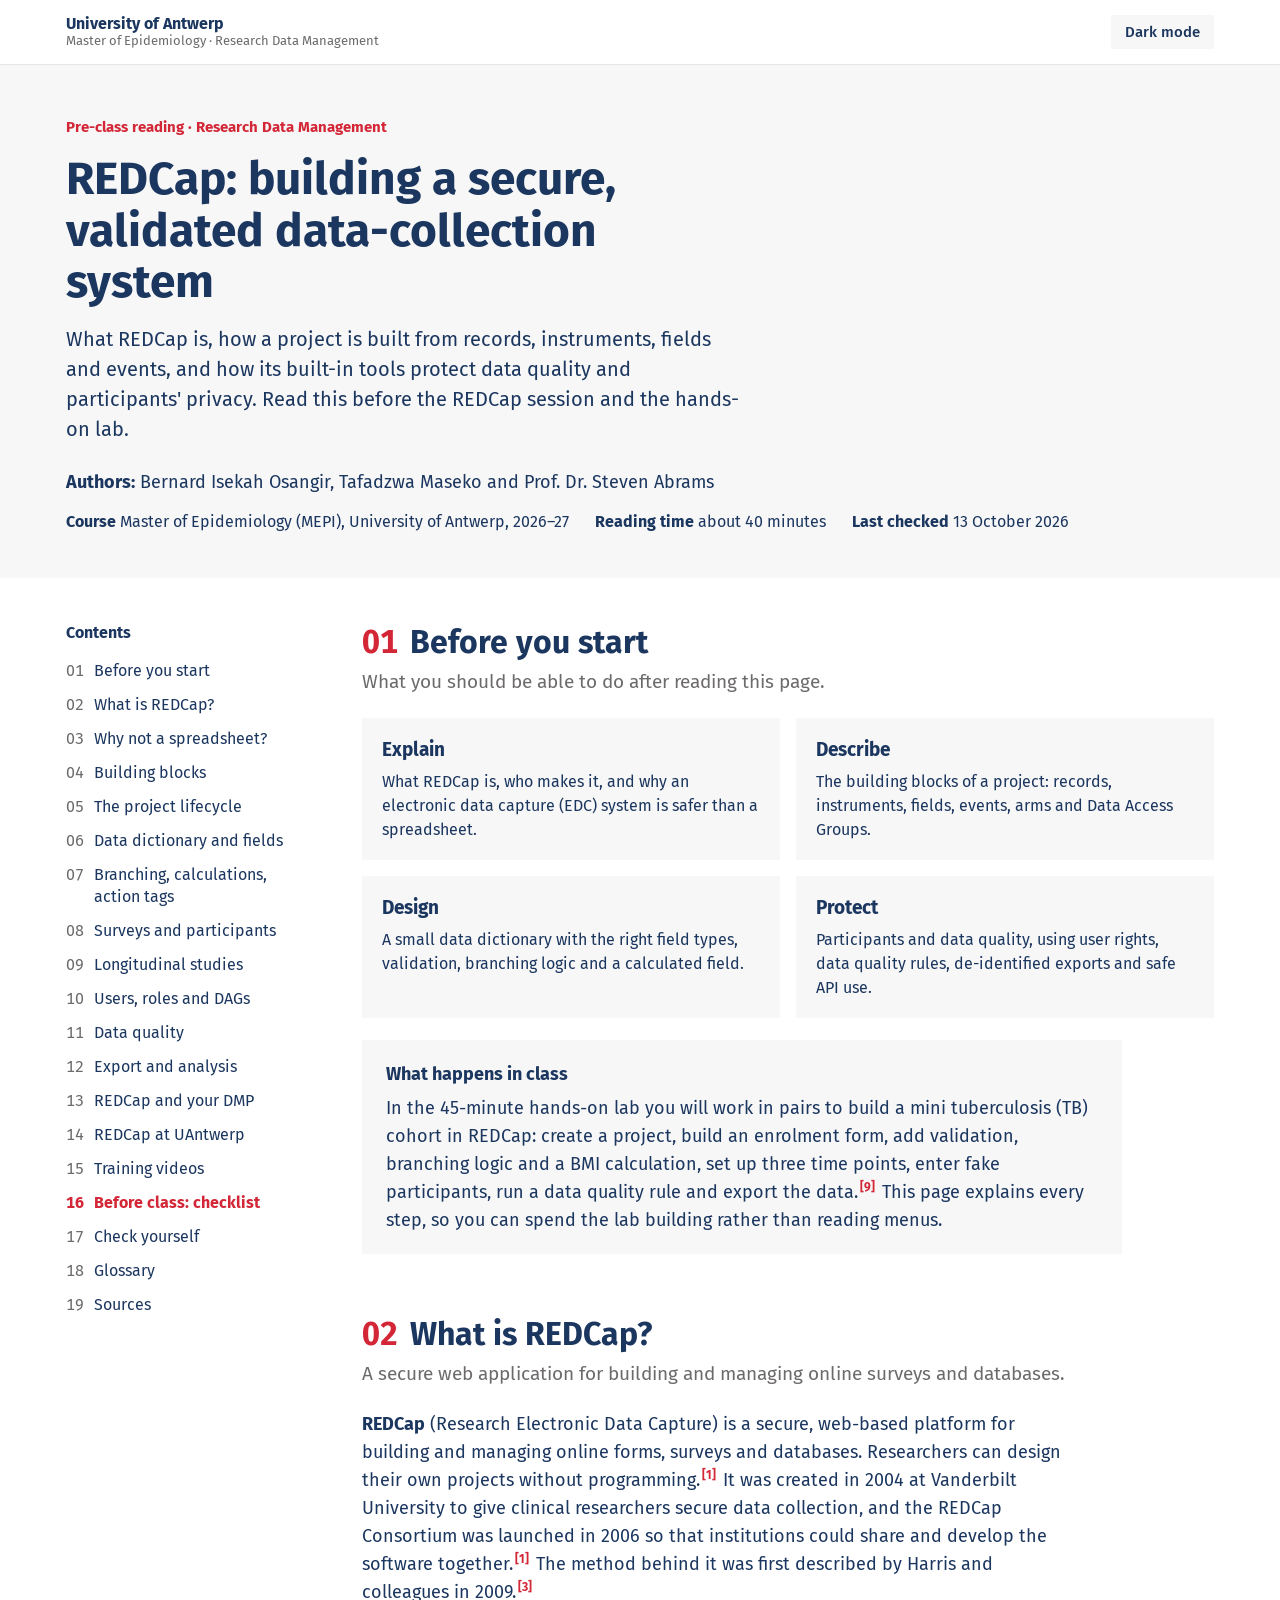
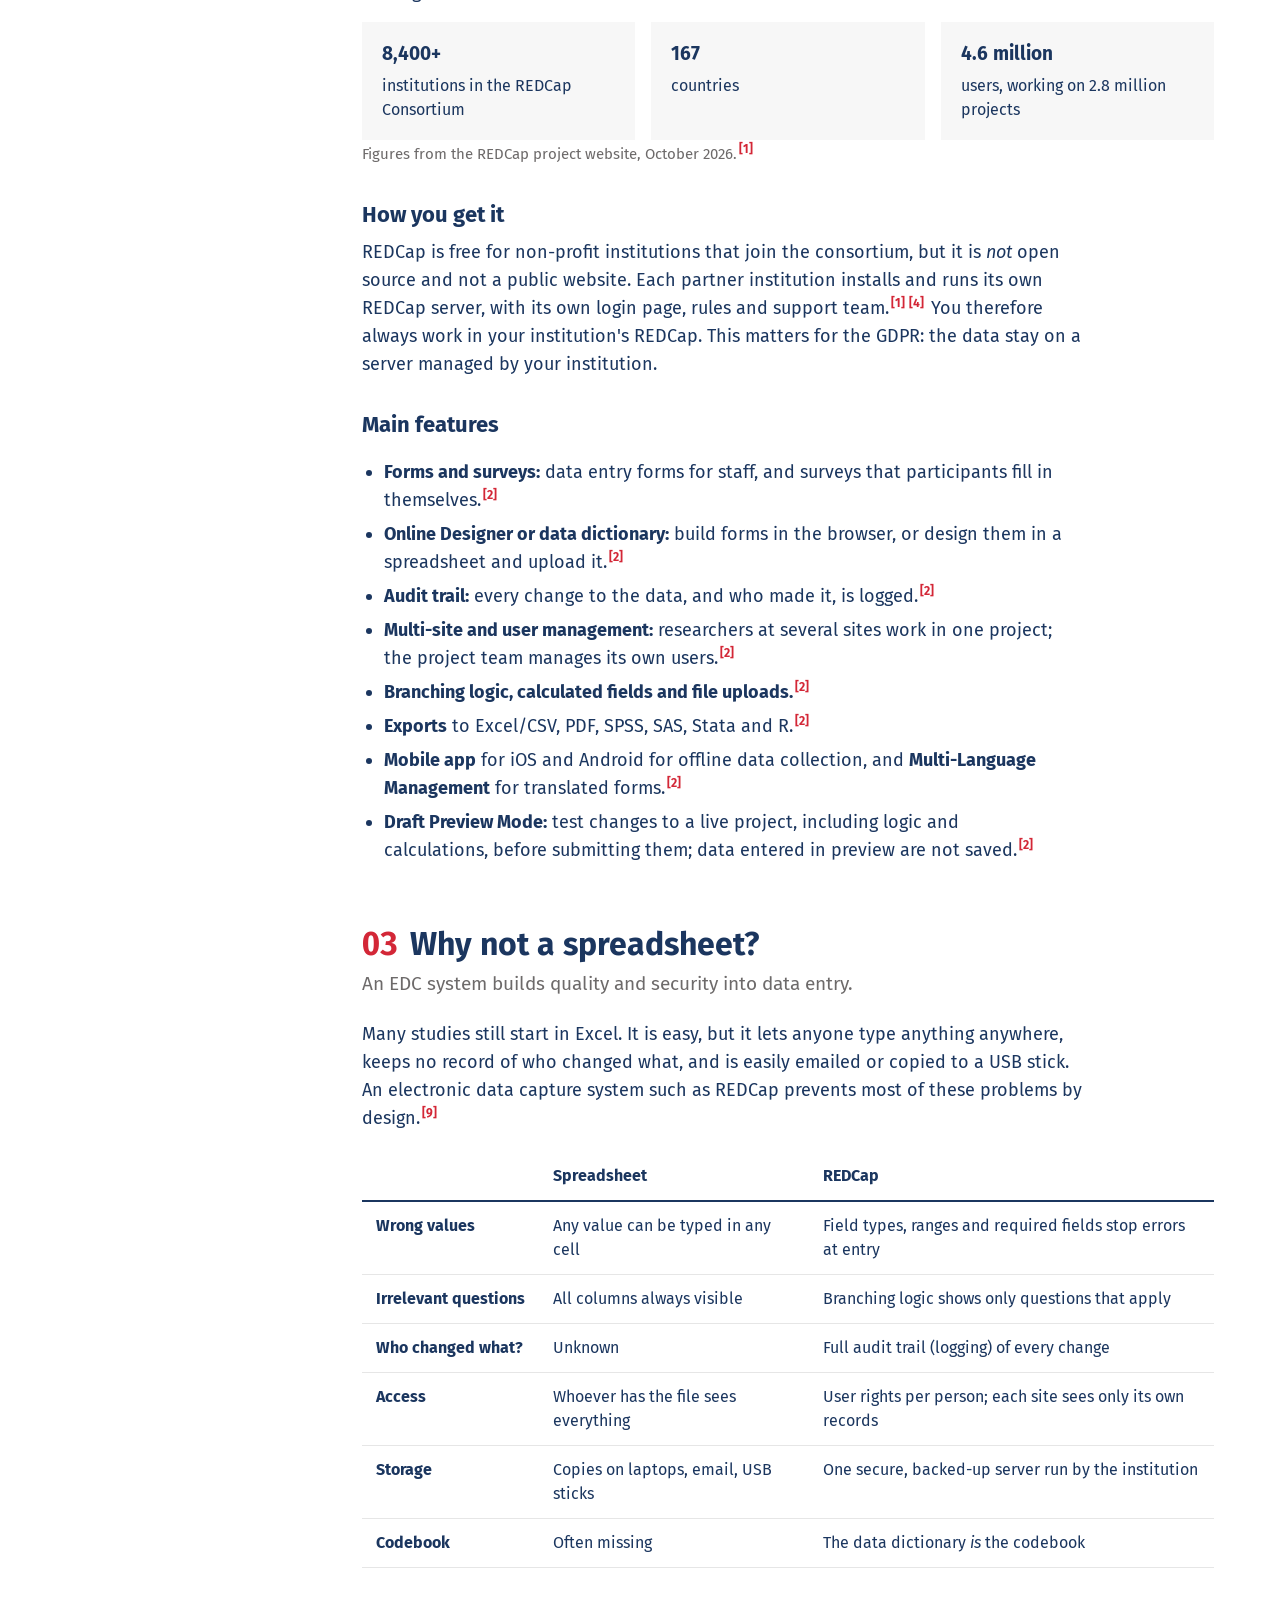
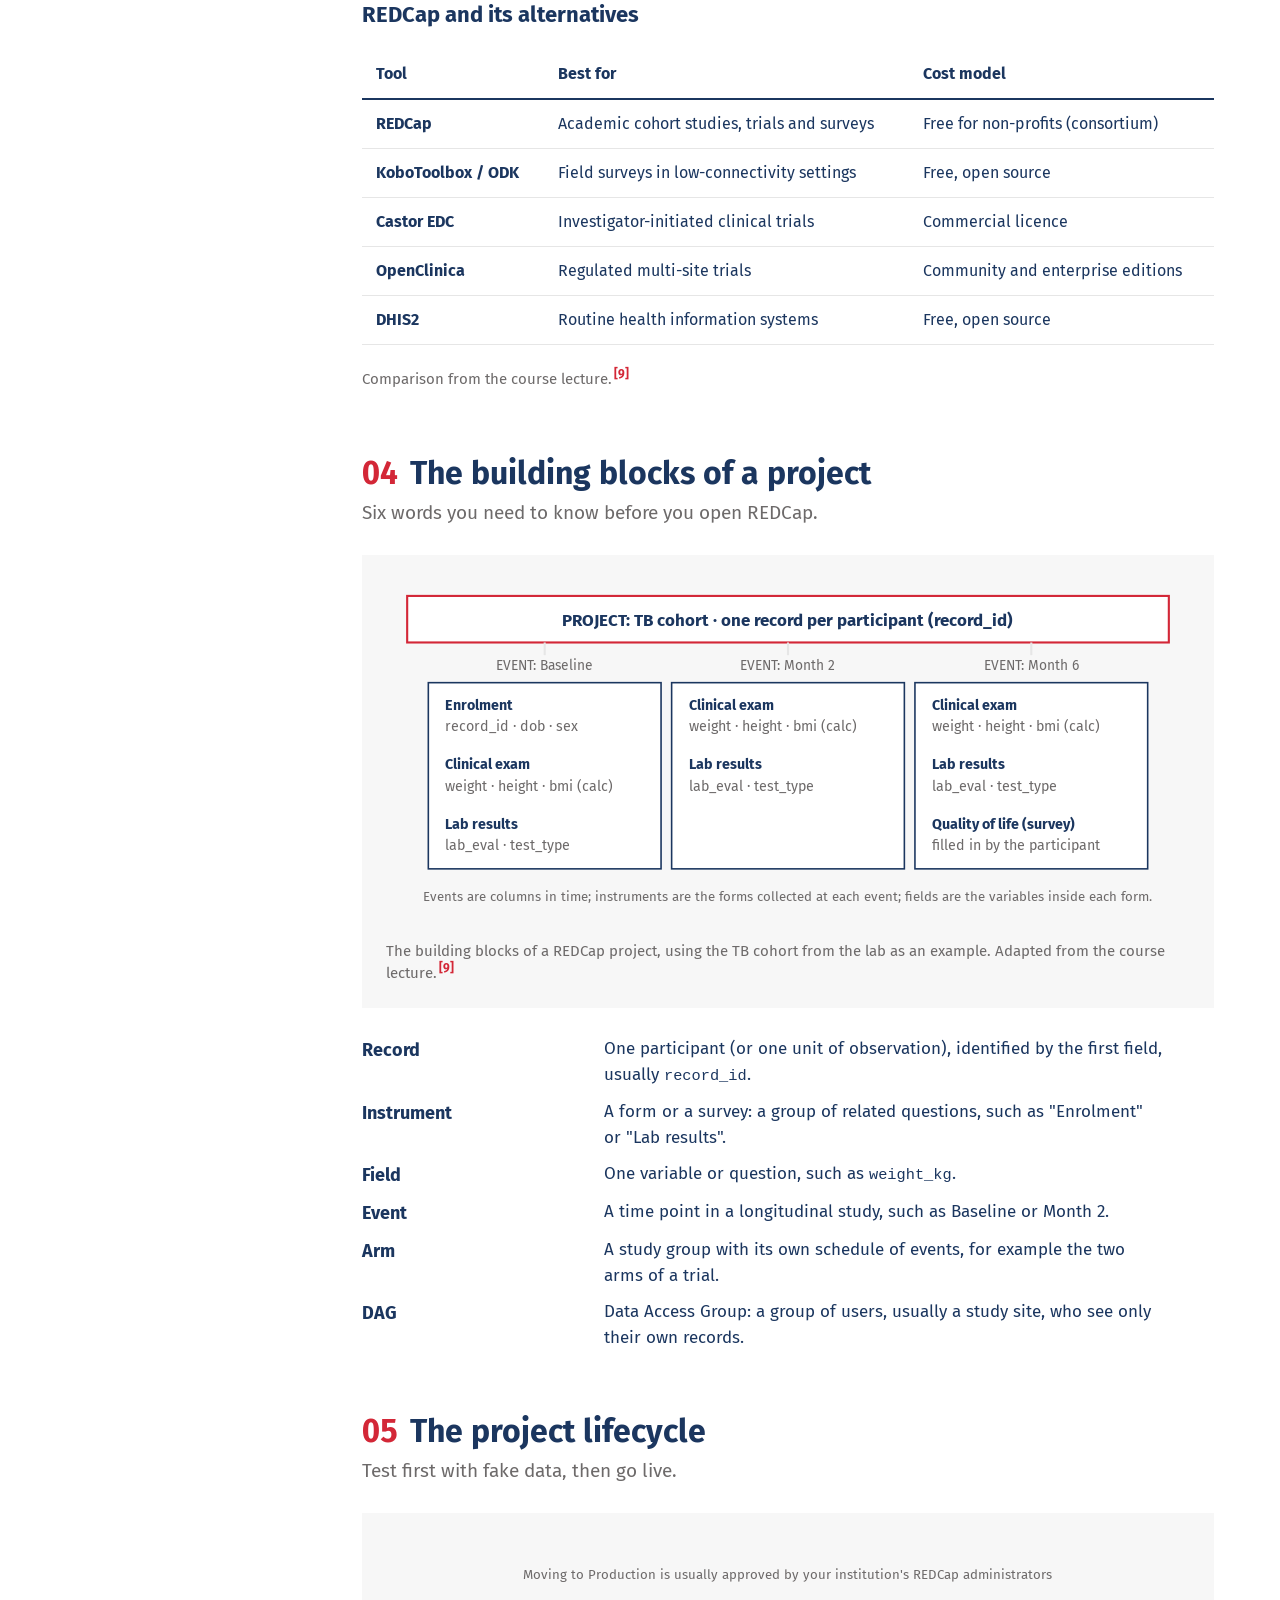
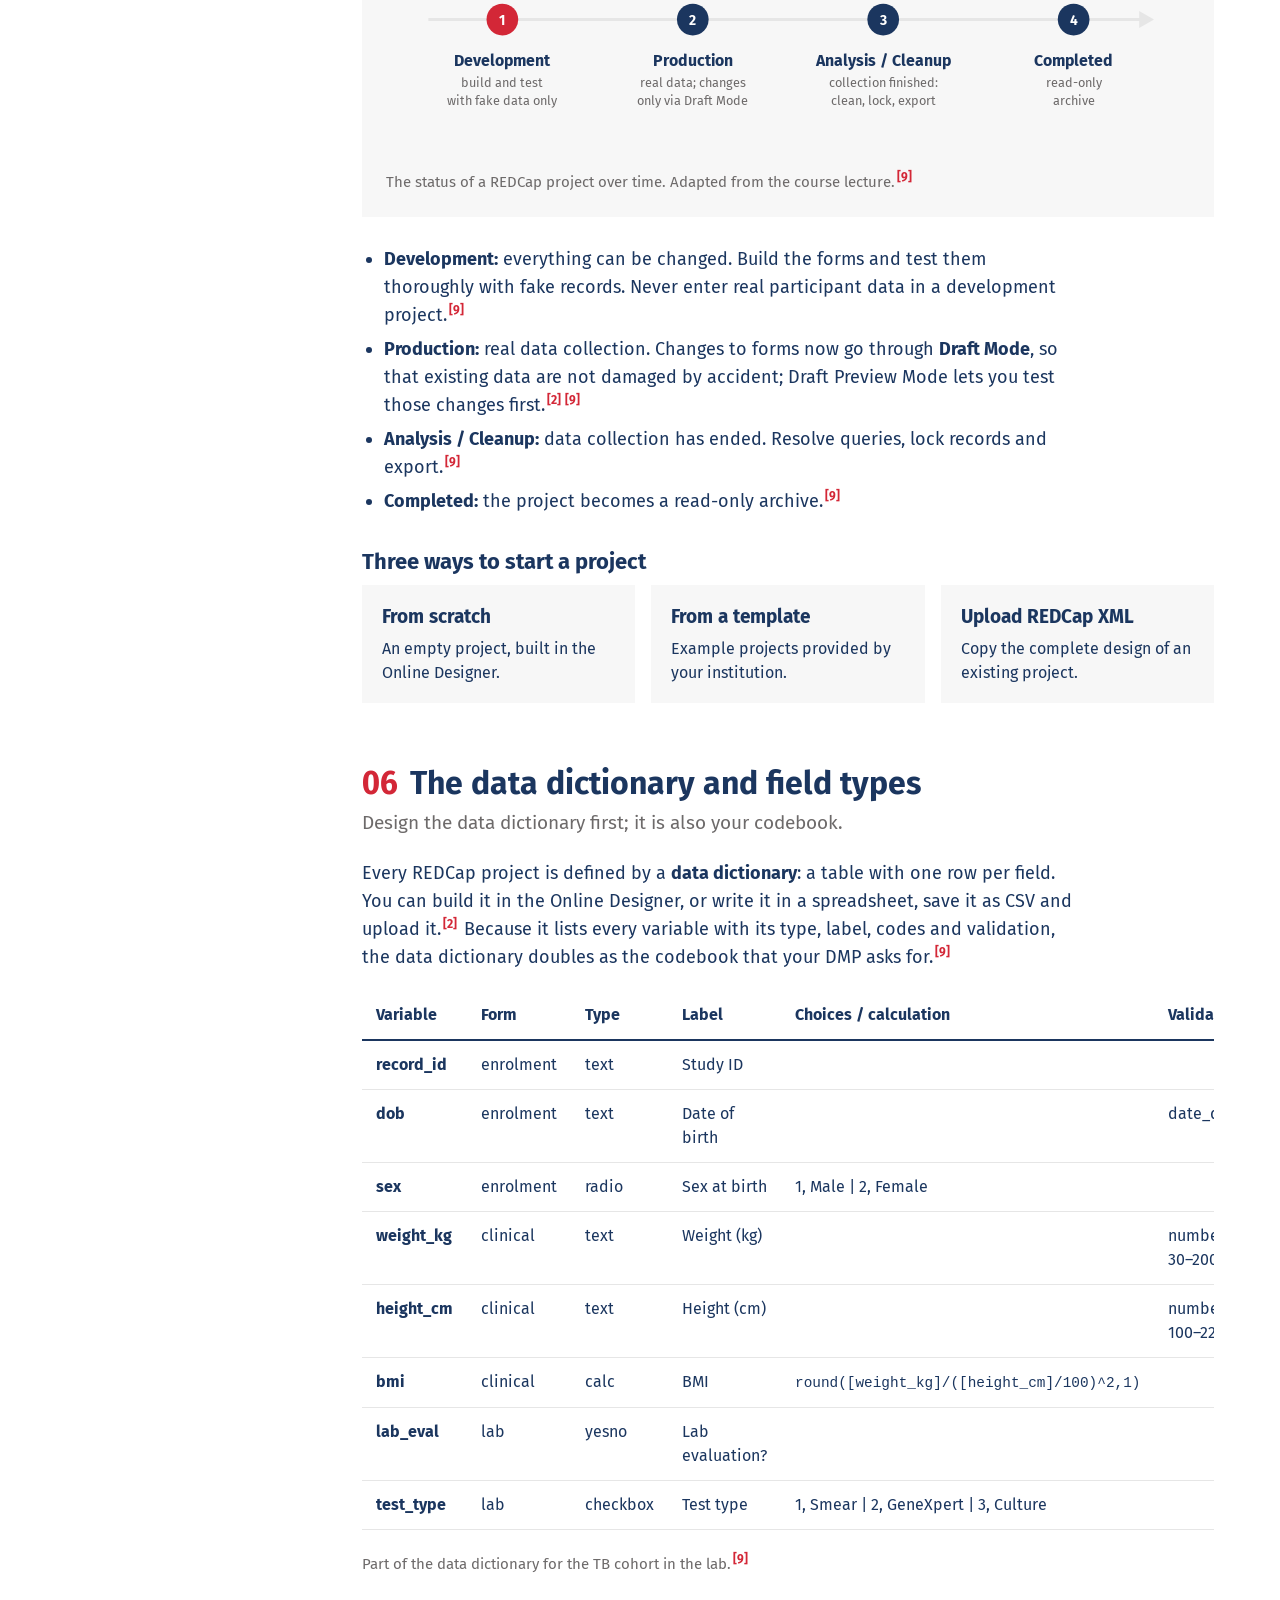
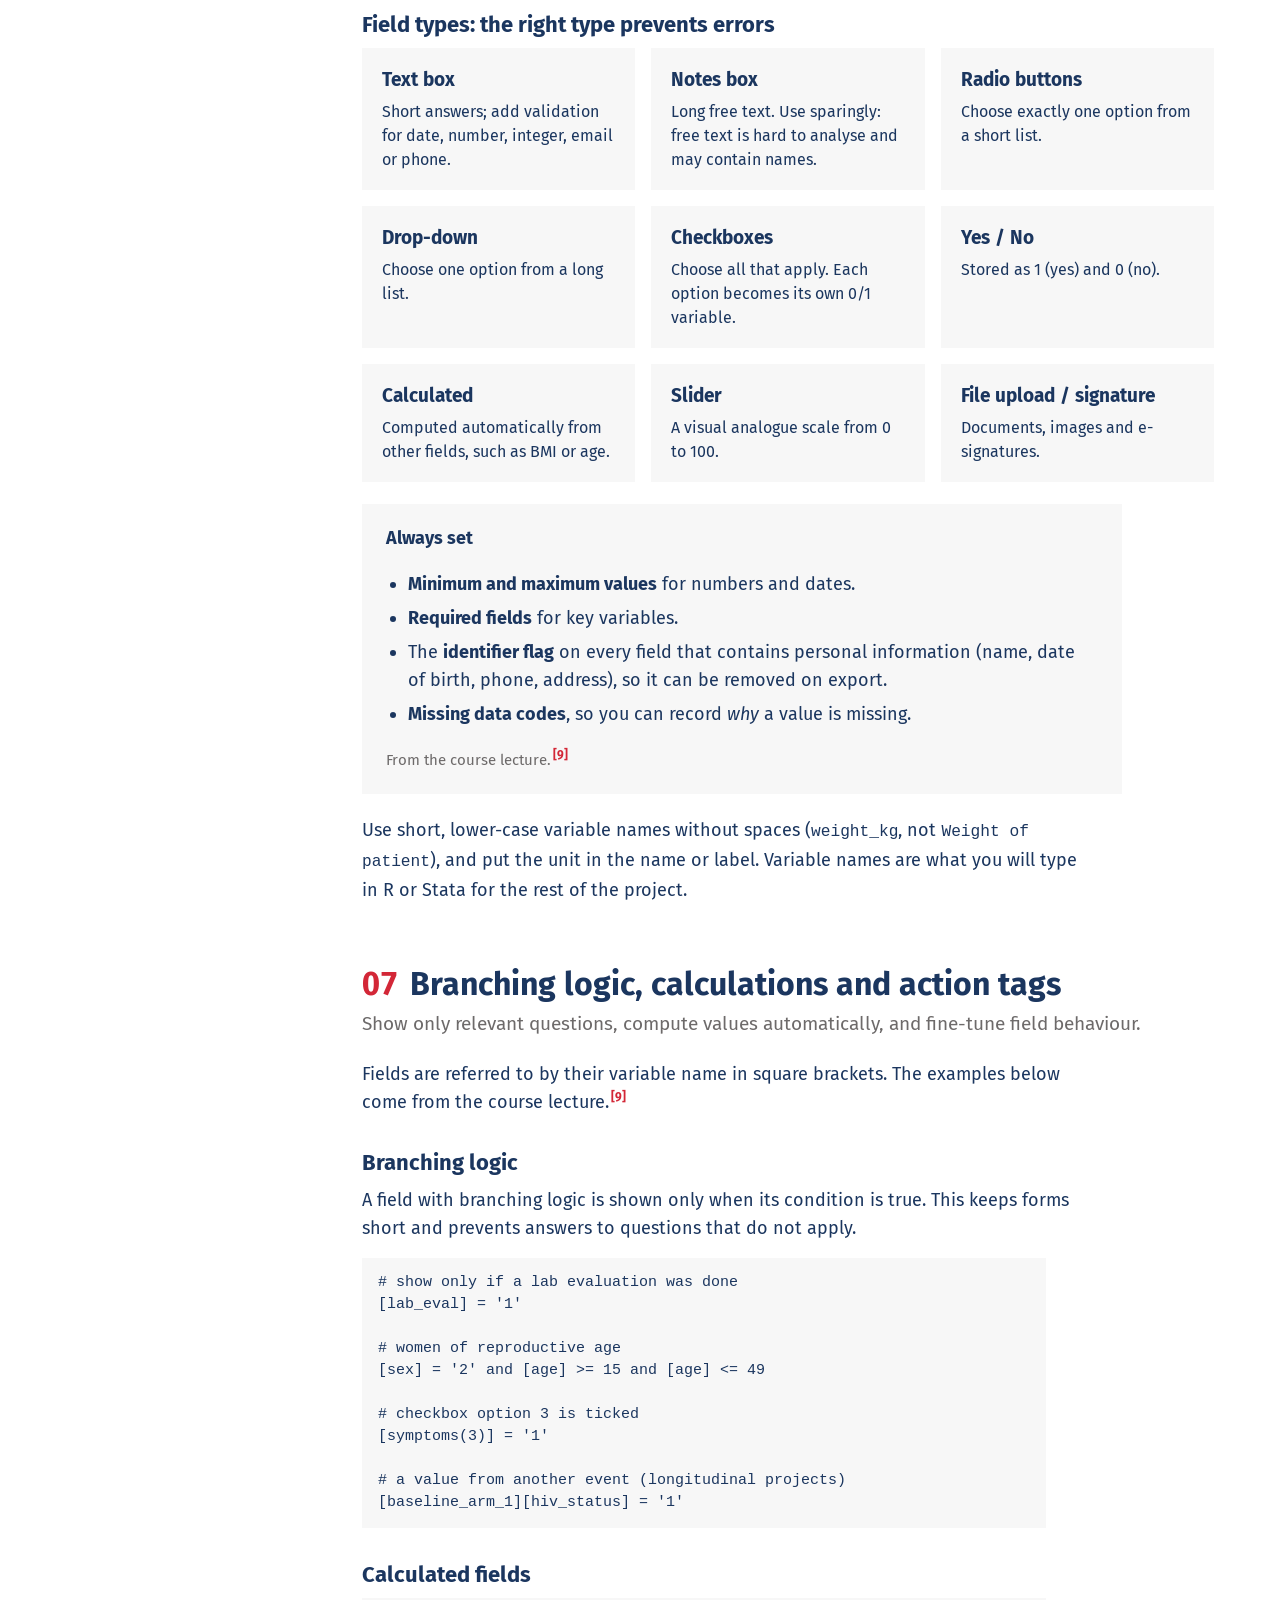
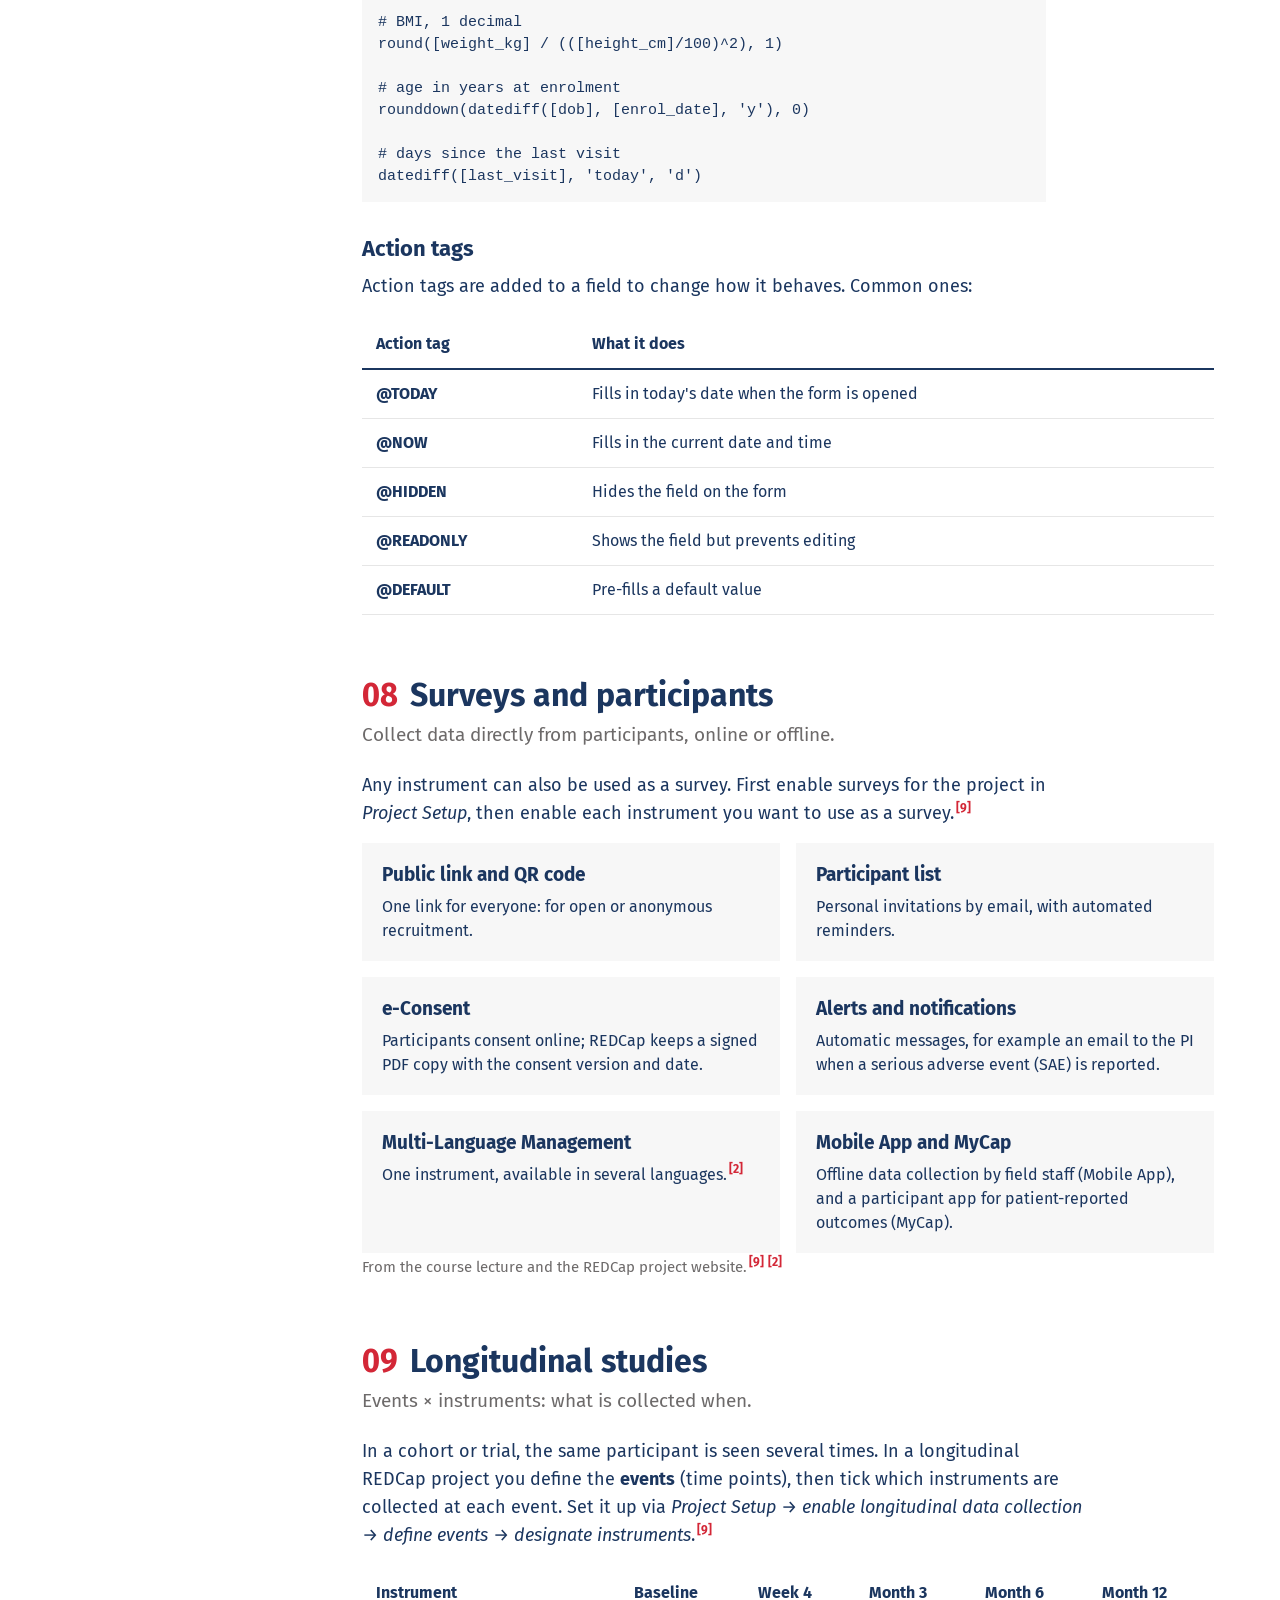
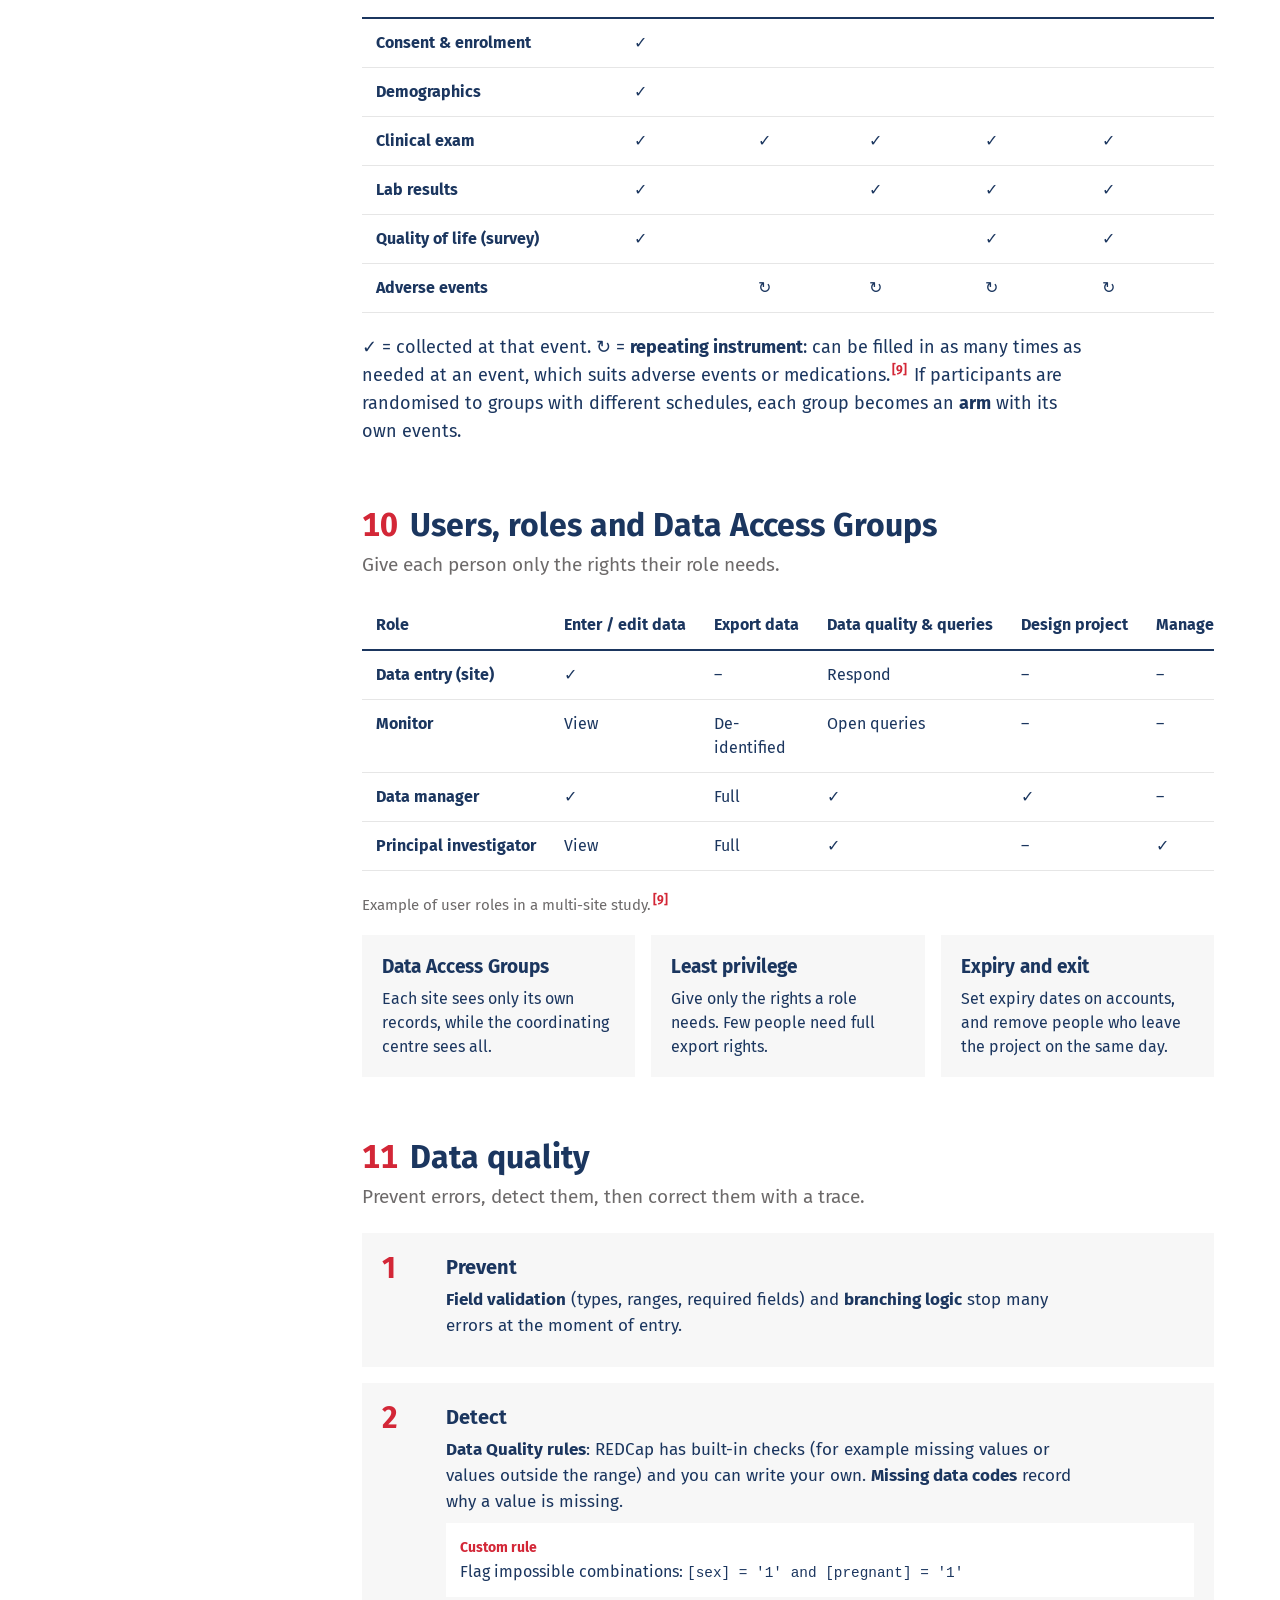
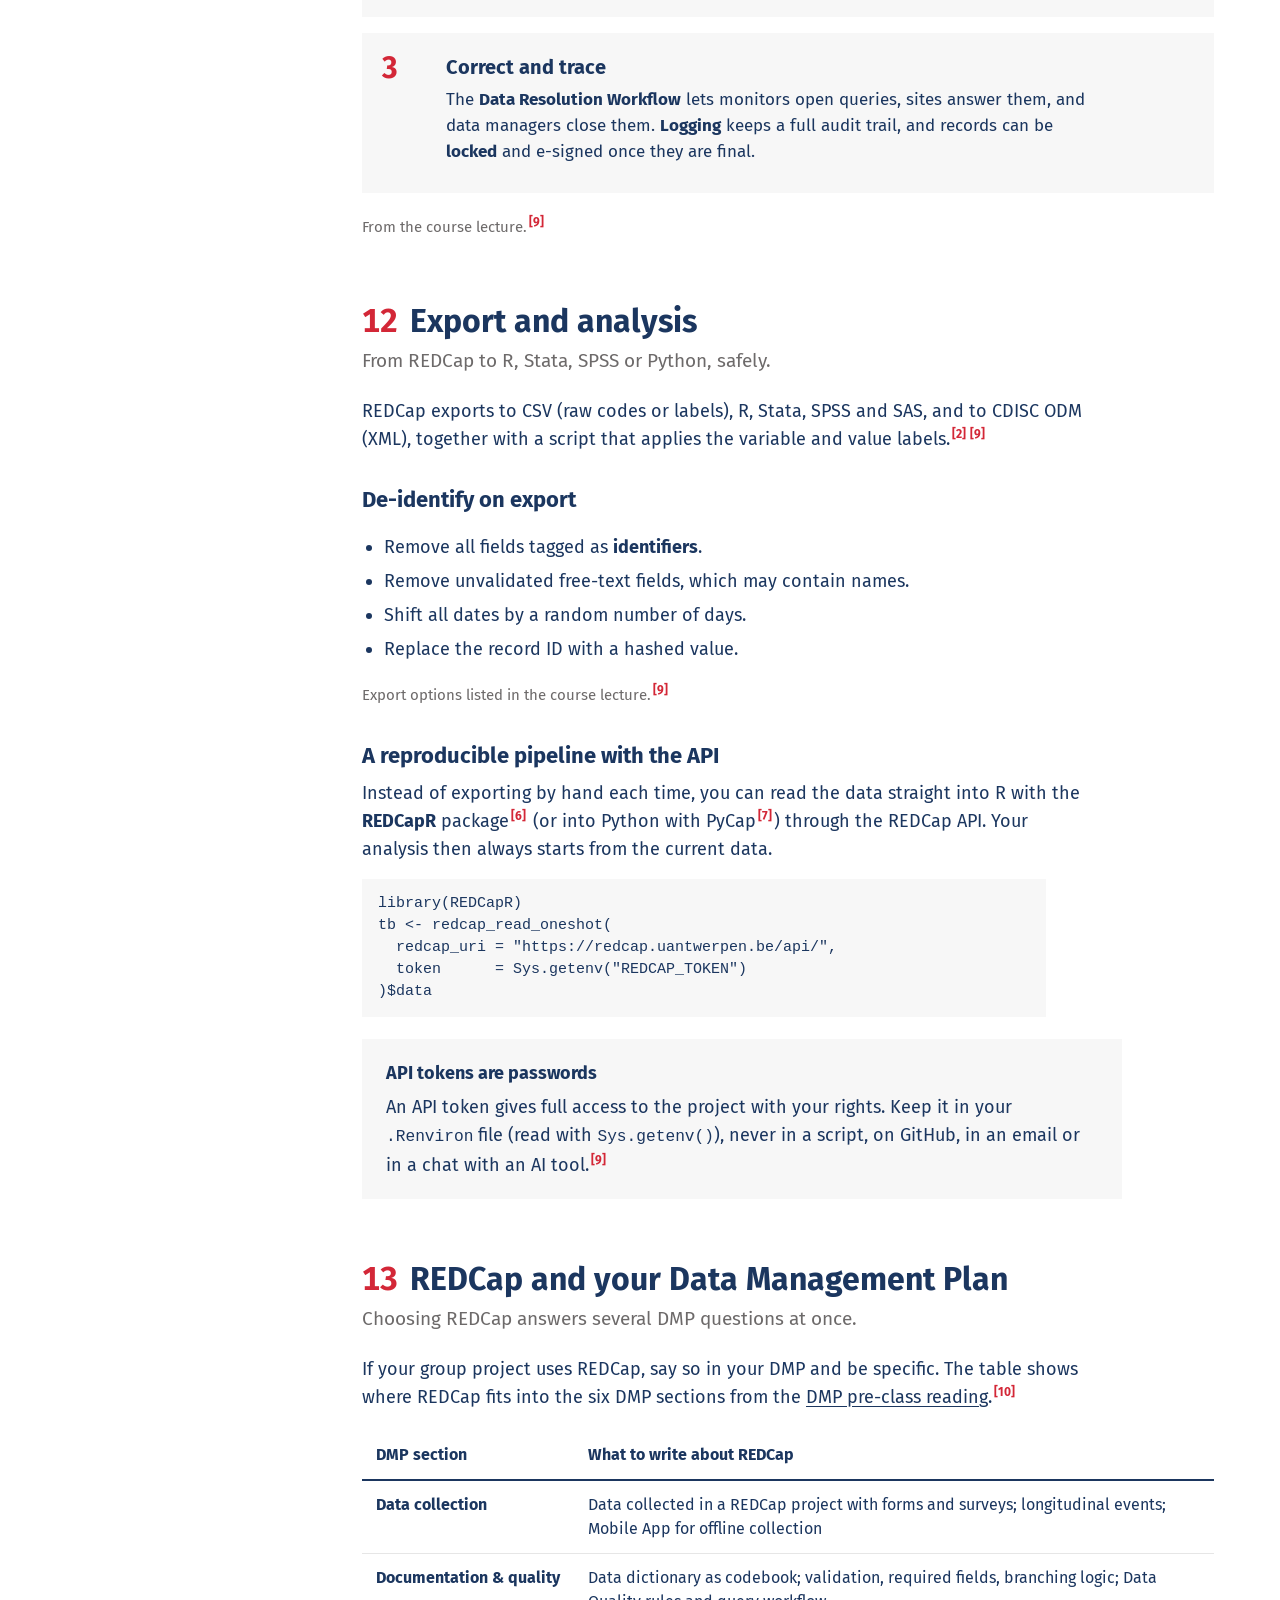
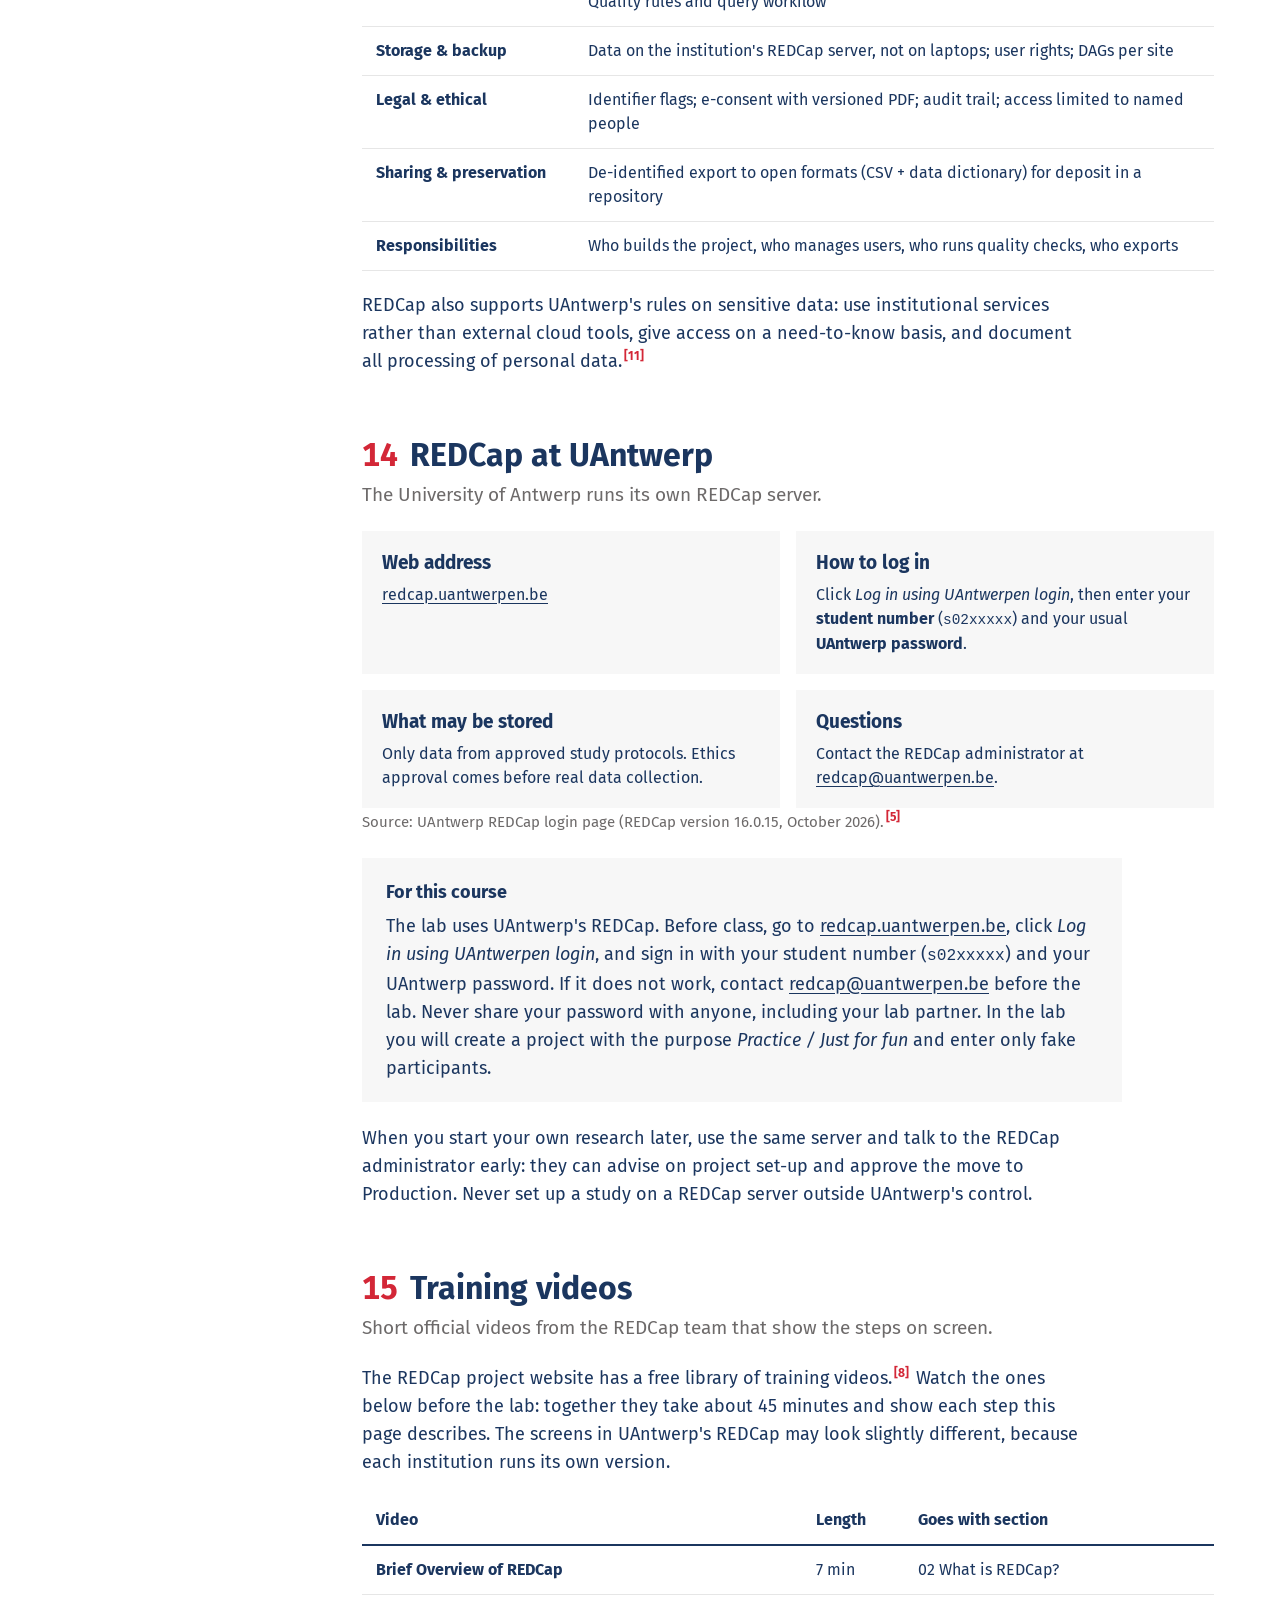
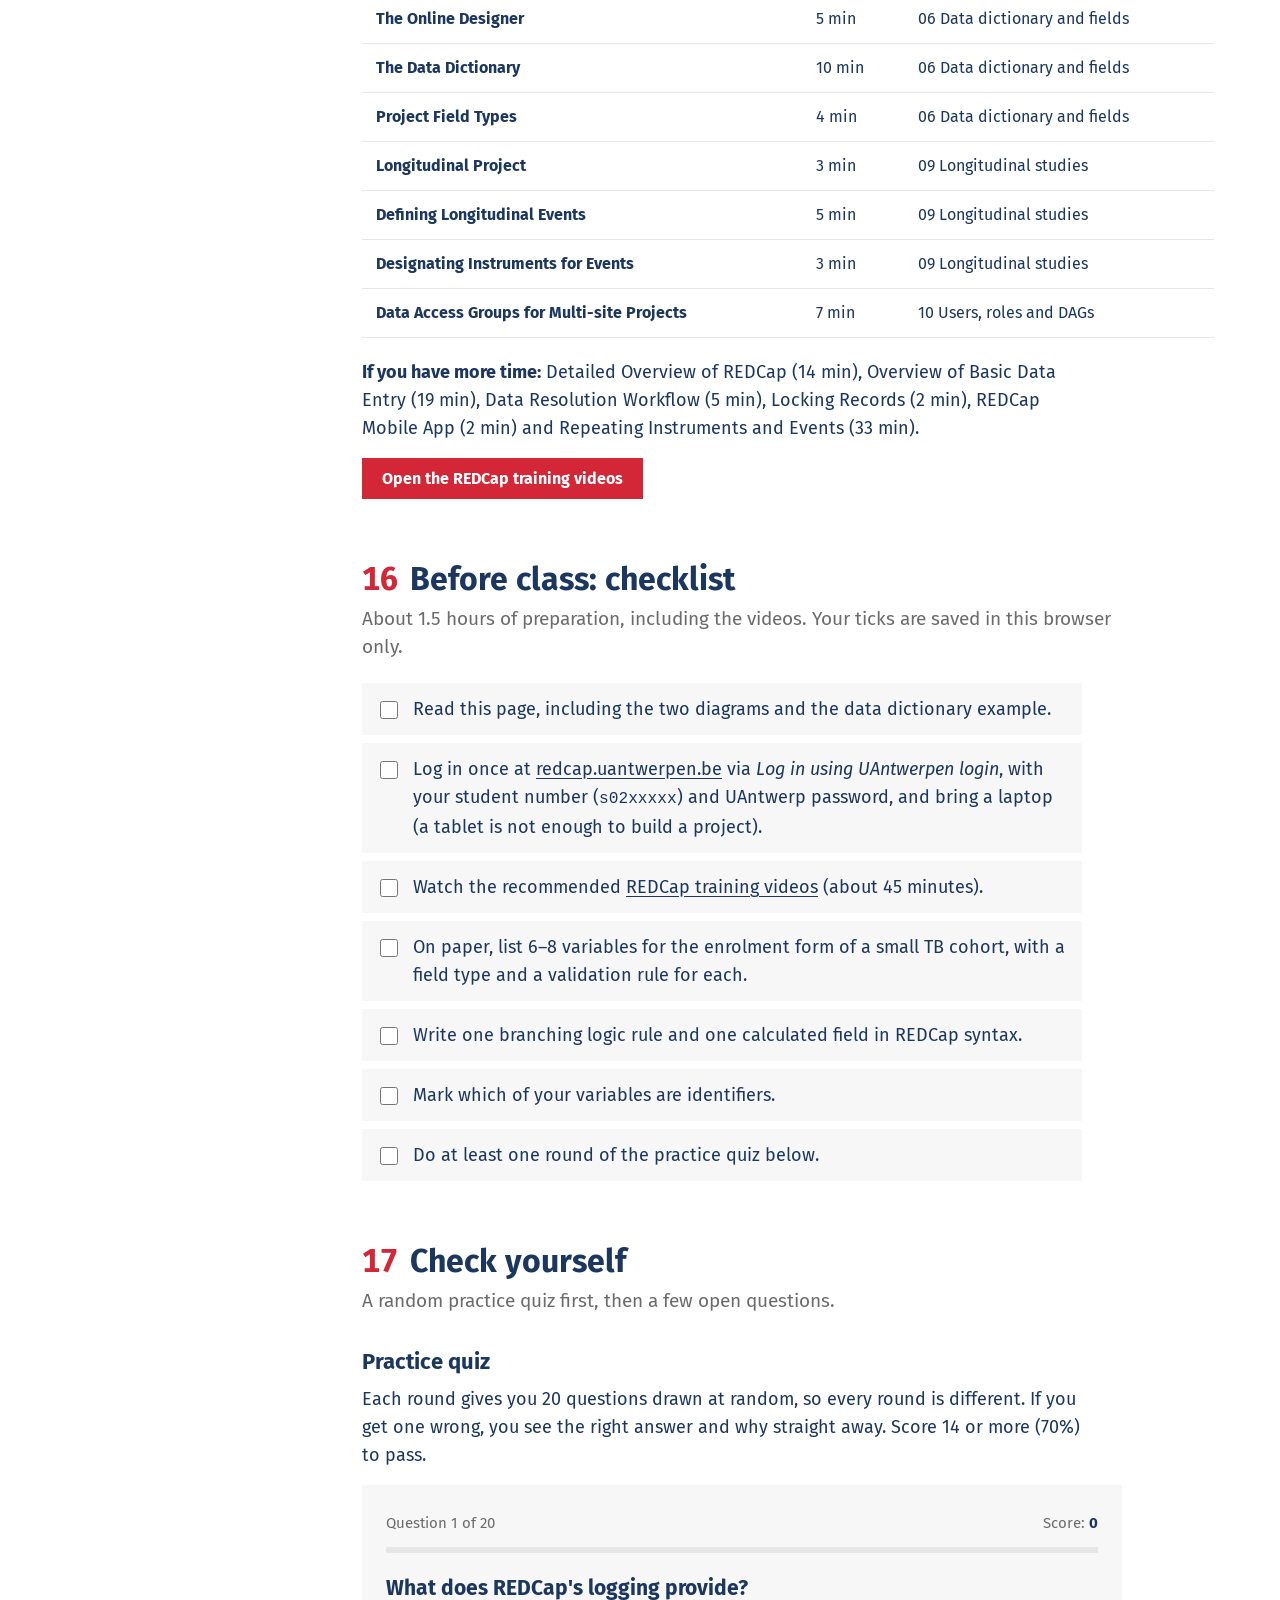
==== commit fccbd775: "Add student-number login instructions and REDCap training videos Co-Authored-By: Claude Opus 5.5 <no" ====
--- a/index.html
+++ b/index.html
@@ -198,6 +198,7 @@
       <li><a href="#export">Export and analysis</a></li>
       <li><a href="#dmp">REDCap and your DMP</a></li>
       <li><a href="#belgium">REDCap at UAntwerp</a></li>
+      <li><a href="#videos">Training videos</a></li>
       <li><a href="#prepare">Before class: checklist</a></li>
       <li><a href="#quiz">Check yourself</a></li>
       <li><a href="#glossary">Glossary</a></li>
@@ -592,24 +593,48 @@
     <p class="sub">The University of Antwerp runs its own REDCap server.</p>
     <div class="grid g2">
       <div class="card"><h4>Web address</h4><p><a href="https://redcap.uantwerpen.be/">redcap.uantwerpen.be</a></p></div>
-      <div class="card"><h4>How to log in</h4><p>Choose <em>Log in using UAntwerpen login</em> and use your university account. A local REDCap login also exists for users without a UAntwerpen account.</p></div>
+      <div class="card"><h4>How to log in</h4><p>Click <em>Log in using UAntwerpen login</em>, then enter your <strong>student number</strong> (<code>s02xxxxx</code>) and your usual <strong>UAntwerp password</strong>.</p></div>
       <div class="card"><h4>What may be stored</h4><p>Only data from approved study protocols. Ethics approval comes before real data collection.</p></div>
       <div class="card"><h4>Questions</h4><p>Contact the REDCap administrator at <a href="mailto:redcap@uantwerpen.be">redcap@uantwerpen.be</a>.</p></div>
     </div>
     <p style="font-size:15px;color:var(--grey)">Source: UAntwerp REDCap login page (REDCap version 16.0.15, October 2026).<sup class="cite"><a href="#r5">[5]</a></sup></p>
     <div class="callout">
       <p class="callout-title">For this course</p>
-      <p>The lab uses UAntwerp's REDCap. Before class, check that you can log in at <a href="https://redcap.uantwerpen.be/">redcap.uantwerpen.be</a> with your UAntwerpen account. In the lab you will create a project with the purpose <em>Practice / Just for fun</em> and enter only fake participants.</p>
+      <p>The lab uses UAntwerp's REDCap. Before class, go to <a href="https://redcap.uantwerpen.be/">redcap.uantwerpen.be</a>, click <em>Log in using UAntwerpen login</em>, and sign in with your student number (<code>s02xxxxx</code>) and your UAntwerp password. If it does not work, contact <a href="mailto:redcap@uantwerpen.be">redcap@uantwerpen.be</a> before the lab. Never share your password with anyone, including your lab partner. In the lab you will create a project with the purpose <em>Practice / Just for fun</em> and enter only fake participants.</p>
     </div>
     <p>When you start your own research later, use the same server and talk to the REDCap administrator early: they can advise on project set-up and approve the move to Production. Never set up a study on a REDCap server outside UAntwerp's control.</p>
   </section>
 
+  <section id="videos">
+    <h2><span class="num">15</span>Training videos</h2>
+    <p class="sub">Short official videos from the REDCap team that show the steps on screen.</p>
+    <p>The REDCap project website has a free library of training videos.<sup class="cite"><a href="#r8">[8]</a></sup> Watch the ones below before the lab: together they take about 45 minutes and show each step this page describes. The screens in UAntwerp's REDCap may look slightly different, because each institution runs its own version.</p>
+    <div class="tablewrap">
+      <table>
+        <thead><tr><th>Video</th><th>Length</th><th>Goes with section</th></tr></thead>
+        <tbody>
+          <tr><td>Brief Overview of REDCap</td><td>7 min</td><td>02 What is REDCap?</td></tr>
+          <tr><td>The Online Designer</td><td>5 min</td><td>06 Data dictionary and fields</td></tr>
+          <tr><td>The Data Dictionary</td><td>10 min</td><td>06 Data dictionary and fields</td></tr>
+          <tr><td>Project Field Types</td><td>4 min</td><td>06 Data dictionary and fields</td></tr>
+          <tr><td>Longitudinal Project</td><td>3 min</td><td>09 Longitudinal studies</td></tr>
+          <tr><td>Defining Longitudinal Events</td><td>5 min</td><td>09 Longitudinal studies</td></tr>
+          <tr><td>Designating Instruments for Events</td><td>3 min</td><td>09 Longitudinal studies</td></tr>
+          <tr><td>Data Access Groups for Multi-site Projects</td><td>7 min</td><td>10 Users, roles and DAGs</td></tr>
+        </tbody>
+      </table>
+    </div>
+    <p><strong>If you have more time:</strong> Detailed Overview of REDCap (14 min), Overview of Basic Data Entry (19 min), Data Resolution Workflow (5 min), Locking Records (2 min), REDCap Mobile App (2 min) and Repeating Instruments and Events (33 min).</p>
+    <p><a class="pq-btn" style="display:inline-block;text-decoration:none;margin-top:0" href="https://projectredcap.org/resources/videos/">Open the REDCap training videos</a></p>
+  </section>
+
   <section id="prepare">
-    <h2><span class="num">15</span>Before class: checklist</h2>
-    <p class="sub">About 40 minutes of preparation. Your ticks are saved in this browser only.</p>
+    <h2><span class="num">16</span>Before class: checklist</h2>
+    <p class="sub">About 1.5 hours of preparation, including the videos. Your ticks are saved in this browser only.</p>
     <ul class="checklist" id="checklist">
       <li><input type="checkbox" id="c1"><label for="c1">Read this page, including the two diagrams and the data dictionary example.</label></li>
-      <li><input type="checkbox" id="c2"><label for="c2">Log in once at <a href="https://redcap.uantwerpen.be/">redcap.uantwerpen.be</a> with your UAntwerpen account, and bring a laptop (a tablet is not enough to build a project).</label></li>
+      <li><input type="checkbox" id="c2"><label for="c2">Log in once at <a href="https://redcap.uantwerpen.be/">redcap.uantwerpen.be</a> via <em>Log in using UAntwerpen login</em>, with your student number (<code>s02xxxxx</code>) and UAntwerp password, and bring a laptop (a tablet is not enough to build a project).</label></li>
+      <li><input type="checkbox" id="c7"><label for="c7">Watch the recommended <a href="https://projectredcap.org/resources/videos/">REDCap training videos</a> (about 45 minutes).</label></li>
       <li><input type="checkbox" id="c3"><label for="c3">On paper, list 6–8 variables for the enrolment form of a small TB cohort, with a field type and a validation rule for each.</label></li>
       <li><input type="checkbox" id="c4"><label for="c4">Write one branching logic rule and one calculated field in REDCap syntax.</label></li>
       <li><input type="checkbox" id="c5"><label for="c5">Mark which of your variables are identifiers.</label></li>
@@ -618,7 +643,7 @@
   </section>
 
   <section id="quiz">
-    <h2><span class="num">16</span>Check yourself</h2>
+    <h2><span class="num">17</span>Check yourself</h2>
     <p class="sub">A random practice quiz first, then a few open questions.</p>
     <h3>Practice quiz</h3>
     <p>Each round gives you 20 questions drawn at random, so every round is different. If you get one wrong, you see the right answer and why straight away. Score 14 or more (70%) to pass.</p>
@@ -643,7 +668,7 @@
   </section>
 
   <section id="glossary">
-    <h2><span class="num">17</span>Glossary</h2>
+    <h2><span class="num">18</span>Glossary</h2>
     <p class="sub">Terms you will meet in REDCap.</p>
     <dl class="gloss">
       <dt>EDC</dt><dd>Electronic data capture: software for collecting research data electronically, with validation, user rights and an audit trail.</dd>
@@ -662,7 +687,7 @@
   </section>
 
   <section id="refs">
-    <h2><span class="num">18</span>Sources</h2>
+    <h2><span class="num">19</span>Sources</h2>
     <p class="sub">All web pages were accessed on 13 October 2026.</p>
     <ol class="refs">
       <li id="r1">REDCap (Vanderbilt University). <em>About REDCap</em>. <a href="https://projectredcap.org/about/">projectredcap.org/about/</a></li>
@@ -672,15 +697,15 @@
       <li id="r5">University of Antwerp. <em>REDCap</em> (login page and notices). <a href="https://redcap.uantwerpen.be/">redcap.uantwerpen.be</a>. Contact: redcap@uantwerpen.be</li>
       <li id="r6">Beasley, W. et al. <em>REDCapR: Interaction Between R and REDCap</em>. R package, CRAN. <a href="https://cran.r-project.org/package=REDCapR">cran.r-project.org/package=REDCapR</a></li>
       <li id="r7">redcap-tools. <em>PyCap: a Python interface to REDCap</em>. <a href="https://github.com/redcap-tools/PyCap">github.com/redcap-tools/PyCap</a></li>
-      <li id="r8">REDCap (Vanderbilt University). <em>Training resources and videos</em>. <a href="https://projectredcap.org/resources/">projectredcap.org/resources/</a></li>
+      <li id="r8">REDCap (Vanderbilt University). <em>Training videos</em>. <a href="https://projectredcap.org/resources/videos/">projectredcap.org/resources/videos/</a></li>
       <li id="r9">Maseko, T. &amp; Osangir, B. I. <em>Research Data Management: from the data lifecycle to your DMP, REDCap and responsible use of AI</em>. Lecture slides, Part 04 (REDCap), Master of Epidemiology, University of Antwerp, 2026–27.</li>
       <li id="r10">Osangir, B. I., Maseko, T. &amp; Abrams, S. <em>The Data Management Plan, and the lifecycle behind it</em>. Pre-class reading, MEPI, 2026. <a href="https://bosangir.github.io/DMP/">bosangir.github.io/DMP/</a></li>
       <li id="r11">University of Antwerp. <em>Processing data</em> (sensitive data and data security). <a href="https://www.uantwerpen.be/en/research/policy/open-science-rdm/research-data-management/processing-data/">uantwerpen.be/…/research-data-management/processing-data/</a></li>
     </ol>
     <h3>Further learning</h3>
     <ul>
-      <li>The REDCap training videos on the project website.<sup class="cite"><a href="#r8">[8]</a></sup></li>
-      <li>Your own institution's REDCap help pages: every installation has its own rules and support team.</li>
+      <li>The full library of <a href="https://projectredcap.org/resources/videos/">REDCap training videos</a>.<sup class="cite"><a href="#r8">[8]</a></sup></li>
+      <li>Questions about UAntwerp's REDCap: the REDCap administrator, <a href="mailto:redcap@uantwerpen.be">redcap@uantwerpen.be</a>.</li>
     </ul>
   </section>
 
@@ -734,12 +759,12 @@
     {q:"In REDCap, what is an arm?",o:["A study group with its own schedule of events","A type of field","A user with full rights","A backup copy"],e:"Trials with groups on different schedules use one arm per group."},
     {q:"What is a Data Access Group (DAG)?",o:["A group of users, usually a site, who see only their own records","A group of variables","A group of projects","A group of export files"],e:"DAGs keep sites in a multi-site study separated."},
     {q:"Which field usually identifies a record?",o:["record_id, the first field","The participant's name","The date of birth","The last field of the last form"],e:"Use a study ID, never a name or national ID number, as the record identifier."},
+    {q:"Where can you find REDCap's official training videos?",o:["projectredcap.org/resources/videos","dmponline.be","The FWO e-portal","Only on request from Vanderbilt"],e:"Start with the Brief Overview of REDCap (7 min)."},
     {q:"What is the first status of a new REDCap project?",o:["Development","Production","Completed","Archived"],e:"In Development you build and test with fake data."},
     {q:"Which data may you enter in a project in Development status?",o:["Fake test data only","Real participant data","Data from the pilot participants","Any data, as long as it is encrypted"],e:"Everything can still change in Development; real data belong in Production."},
     {q:"In which status do you collect real participant data?",o:["Production","Development","Completed","Draft Preview"],e:"Moving to Production is usually approved by the REDCap administrators."},
     {q:"How do you change forms once a project is in Production?",o:["Through Draft Mode","You cannot change them at all","By editing the database directly","By moving the project back to Development"],e:"Draft Mode protects existing data from accidental damage."},
     {q:"What does Draft Preview Mode let you do?",o:["Test drafted form changes, including logic and calculations, without saving data","Publish your data online","Delete all test records","Export data without identifiers"],e:"Data entered in preview are temporary and not saved."},
-    {q:"In which status do you clean data, resolve queries and lock records after collection ends?",o:["Analysis / Cleanup","Development","Production","Draft Mode"],e:"Then the project can be marked Completed."},
     {q:"What happens when a project is marked Completed?",o:["It becomes a read-only archive","All data are deleted","It goes back to Development","It is published on the internet"],e:"Completed projects keep the data but no longer allow changes."},
     {q:"Which is NOT one of the three ways to start a REDCap project?",o:["Importing a Word document of the protocol","From scratch in the Online Designer","From an institutional template","By uploading a REDCap XML file"],e:"An XML file copies the full design of an existing project."},
     {q:"What does a REDCap XML upload give you?",o:["A copy of the complete design of an existing project","A data export","A user list","A PDF of the protocol"],e:"Useful to reuse or share a tested project design."},
@@ -807,7 +832,7 @@
     {q:"Which DMP section does “the data dictionary serves as codebook” belong to?",o:["Documentation and data quality","Legal and ethical requirements","Responsibilities and resources","Sharing and preservation"],e:"Codebooks and quality checks are documentation."},
     {q:"Which UAntwerp rule does using REDCap help you follow?",o:["Use institutional services instead of external cloud tools for sensitive data","Store data on Dropbox","Email data to collaborators","Keep data only on your laptop"],e:"UAntwerp says never to use services such as Google Drive or Dropbox for research data."},
     {q:"What is the web address of UAntwerp's REDCap?",o:["redcap.uantwerpen.be","dmponline.be","redcap.vanderbilt.edu","uantwerpen.be/redcap-public"],e:"UAntwerp runs its own REDCap server; you log in with your UAntwerpen account."},
-    {q:"How do UAntwerp students and staff log in to REDCap?",o:["With \u201cLog in using UAntwerpen login\u201d and their university account","With a Gmail account","With their ORCID iD","They cannot log in; only administrators can"],e:"A separate local REDCap login exists for users without a UAntwerpen account."},
+    {q:"How do UAntwerp students log in to REDCap?",o:["\u201cLog in using UAntwerpen login\u201d, with their student number (s02xxxxx) and UAntwerp password","With a Gmail account","With their ORCID iD","With a password sent by the lecturer"],e:"Use your own student number and password; never share them."},
     {q:"According to the UAntwerp REDCap login page, which data may be stored in REDCap?",o:["Only data from approved study protocols","Any data you like","Only anonymous survey data","Only data from student projects"],e:"Ethics approval comes before real data collection."},
     {q:"Whom do you contact with questions about UAntwerp's REDCap?",o:["The REDCap administrator at redcap@uantwerpen.be","rdm@uhasselt.be","The FWO","Vanderbilt University"],e:"The administrator can help with project set-up and the move to Production."},
     {q:"Which REDCap should you use for your own future study at UAntwerp?",o:["UAntwerp's REDCap at redcap.uantwerpen.be","Any free REDCap server you find online","A REDCap installed on your personal laptop","A colleague's REDCap at another university, without an agreement"],e:"Never set up a study on a server outside UAntwerp's control."}
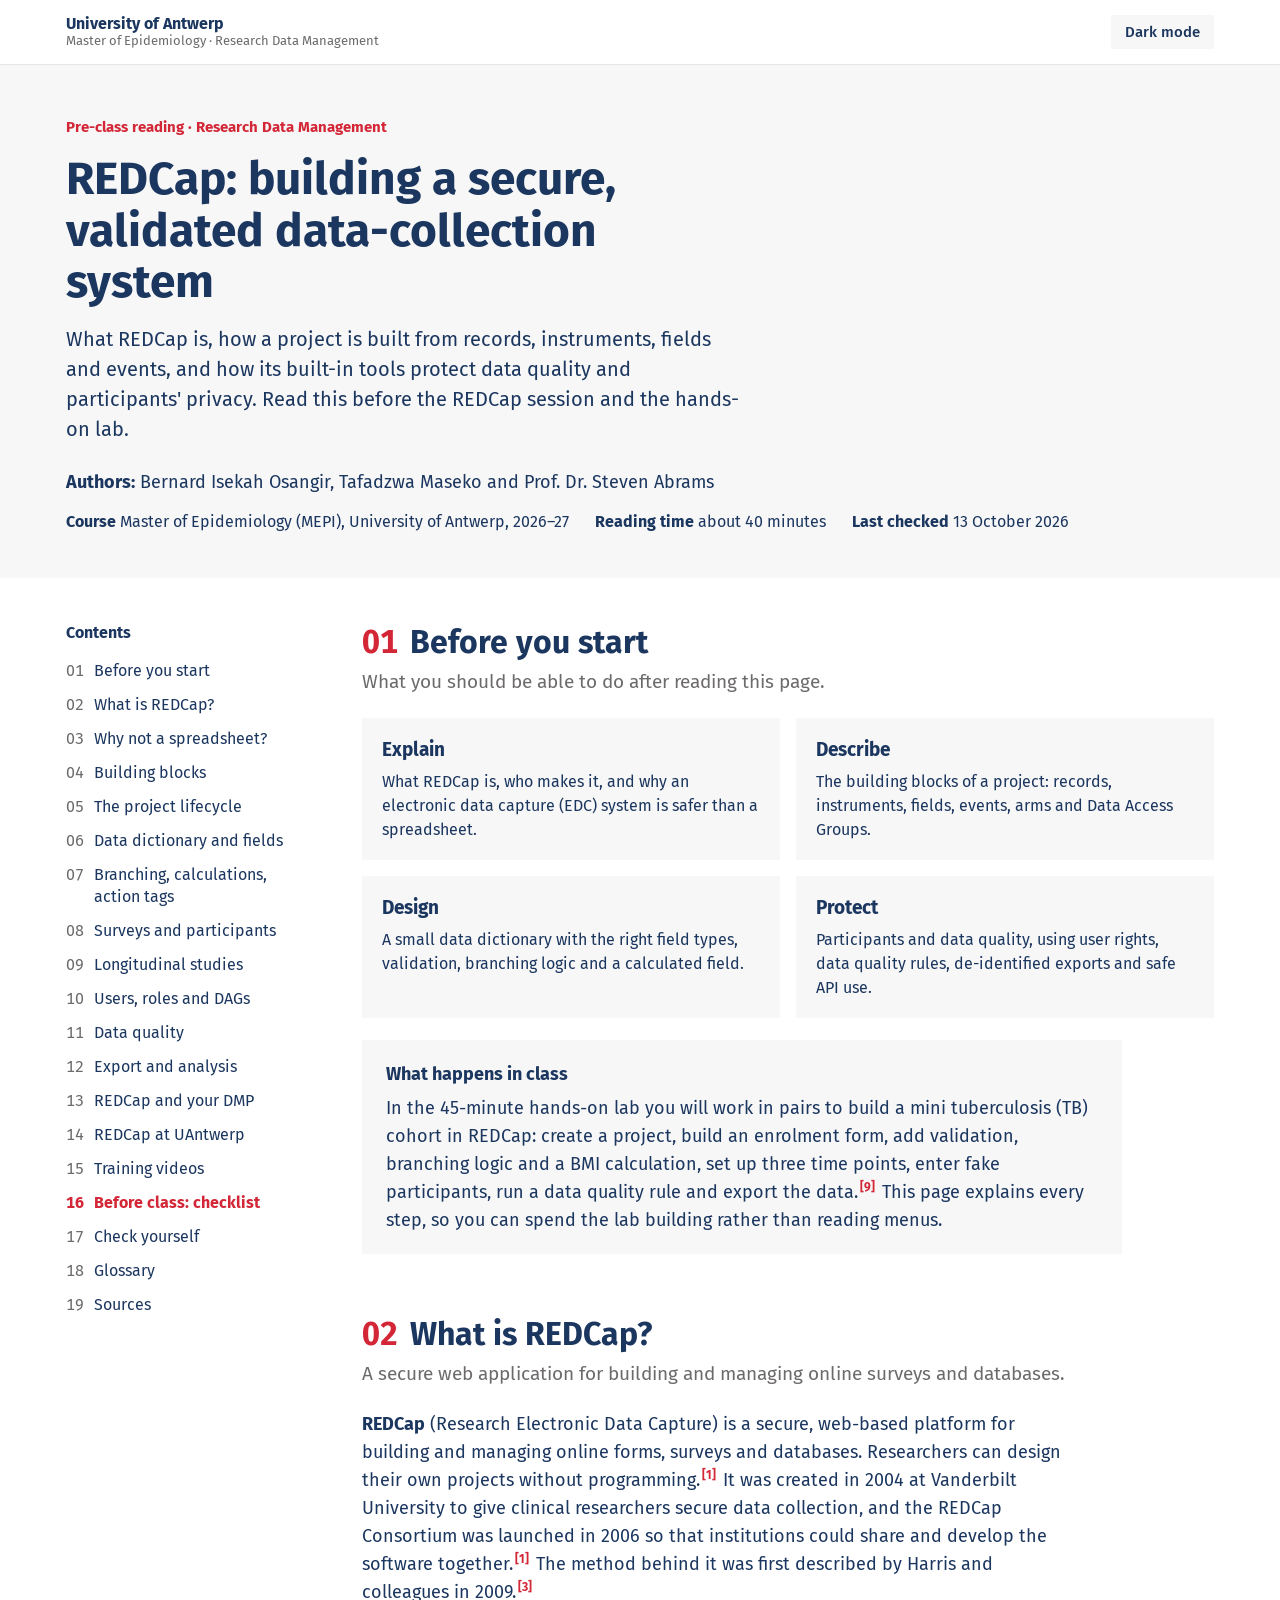
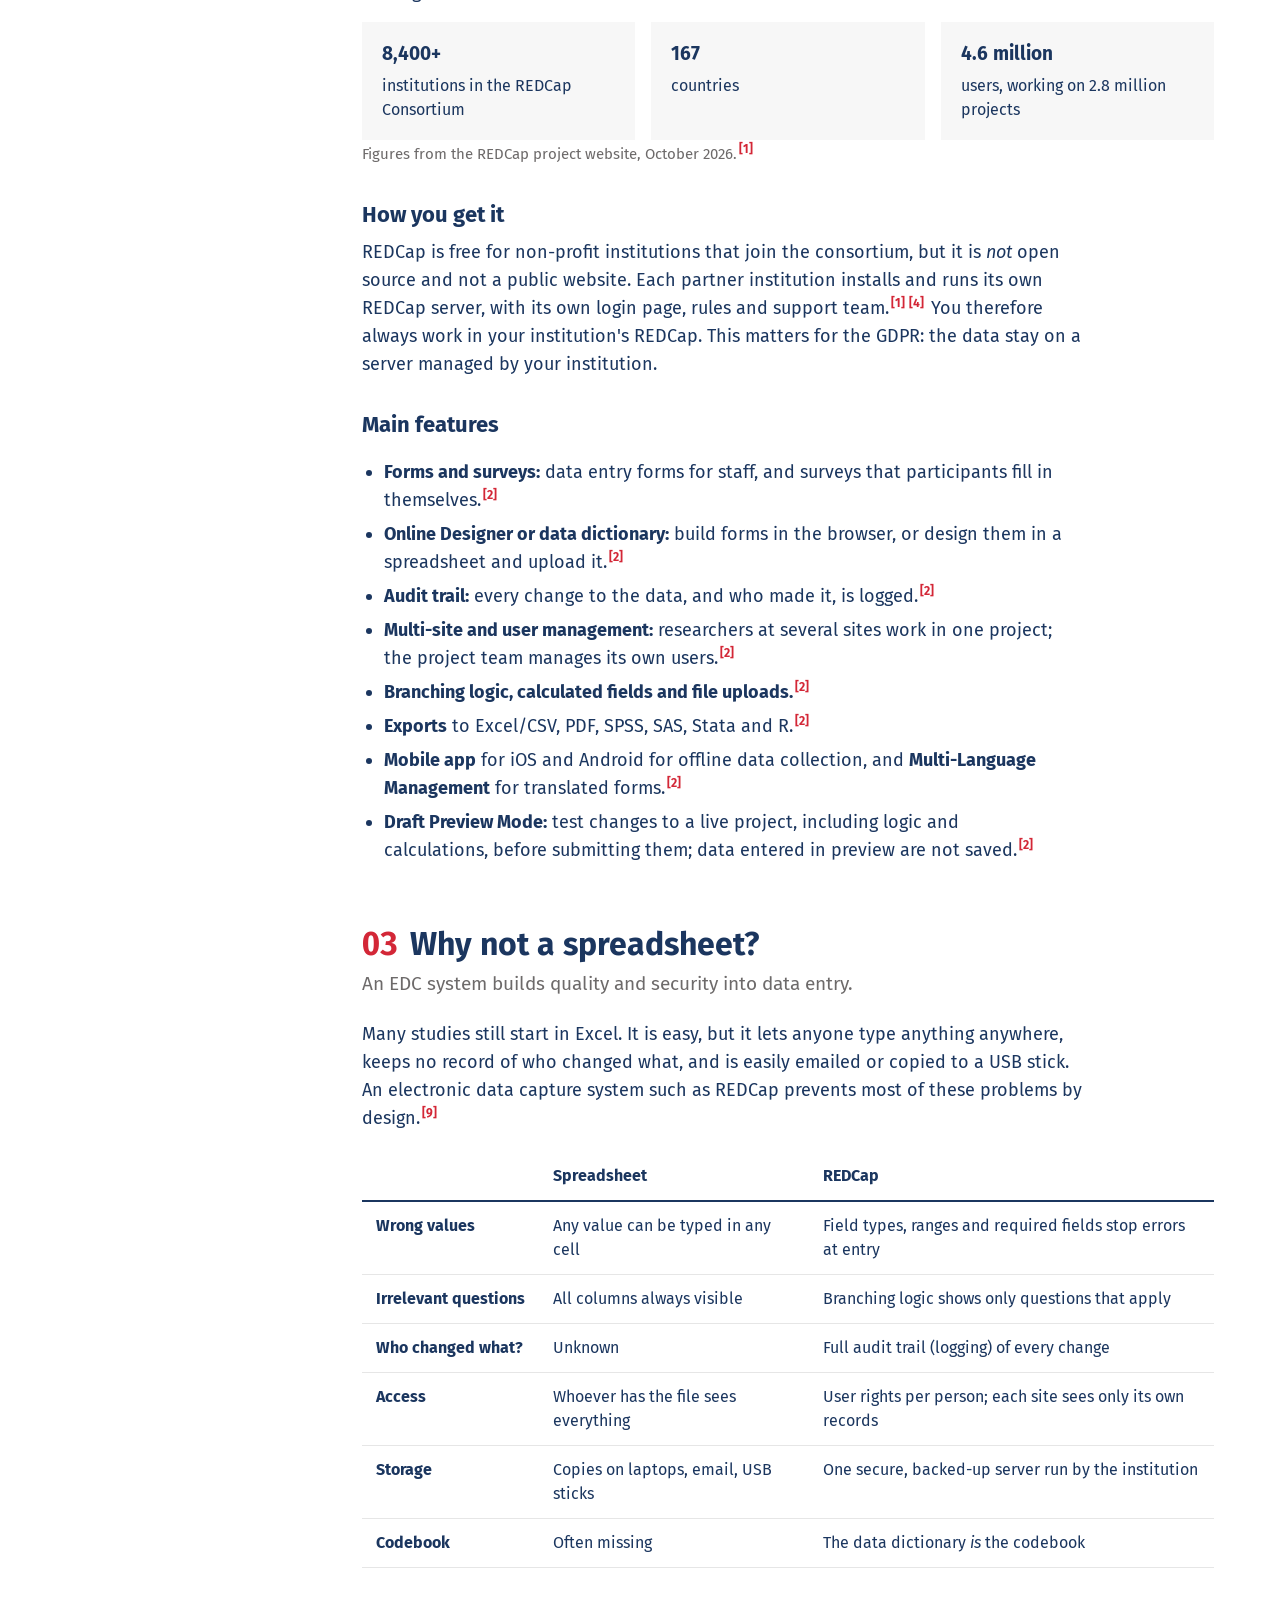
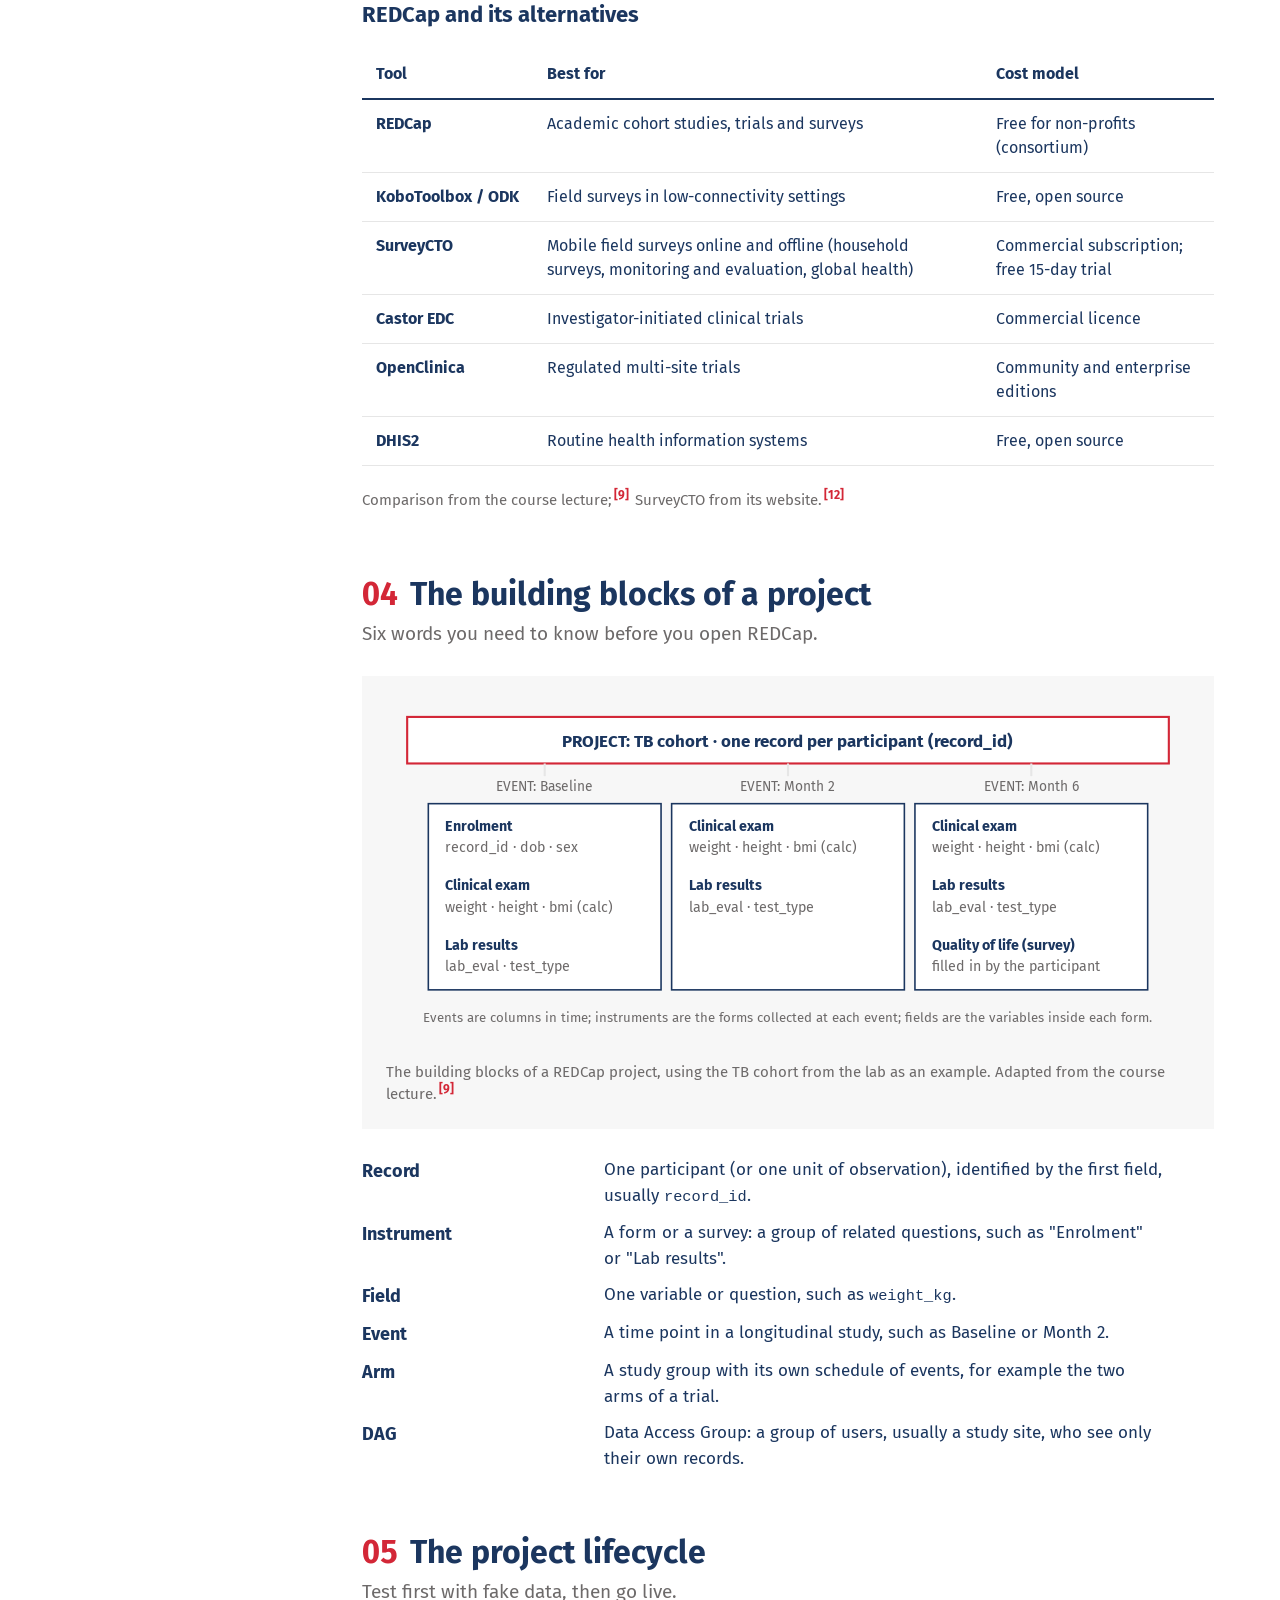
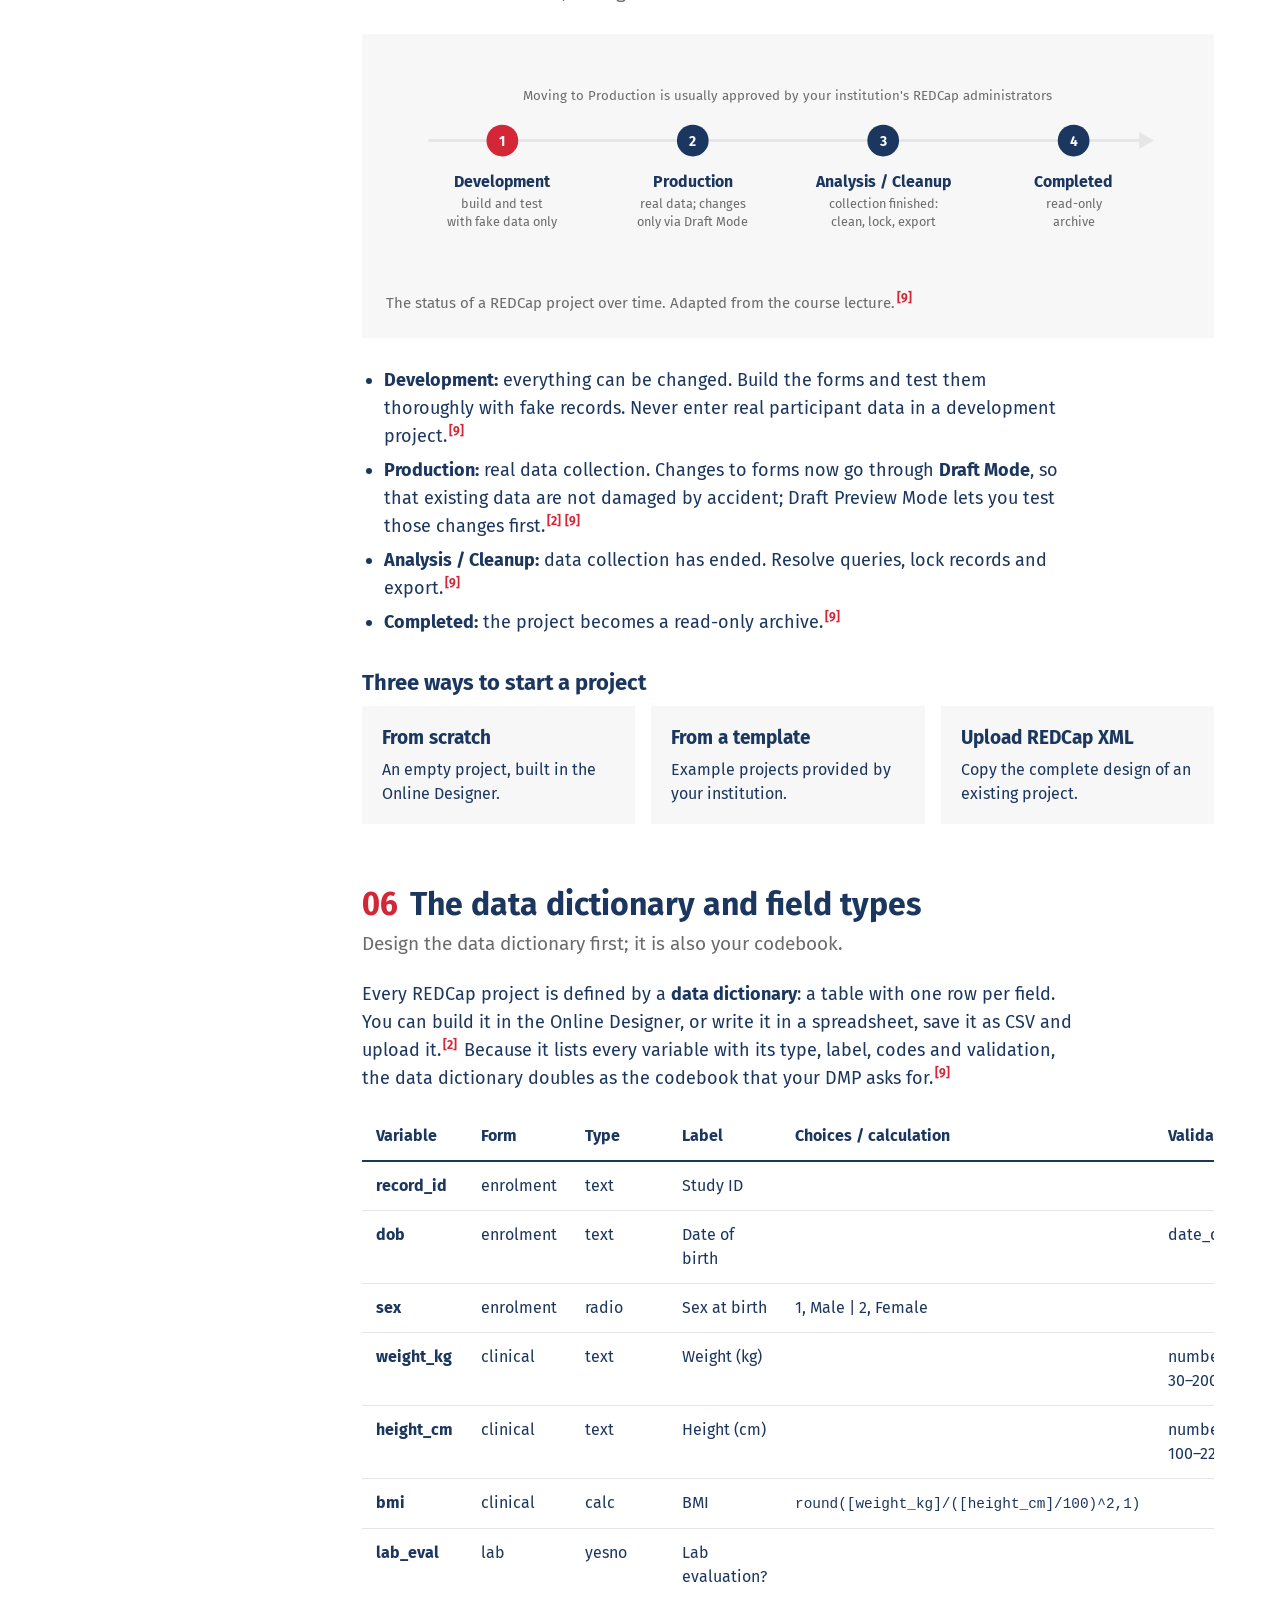
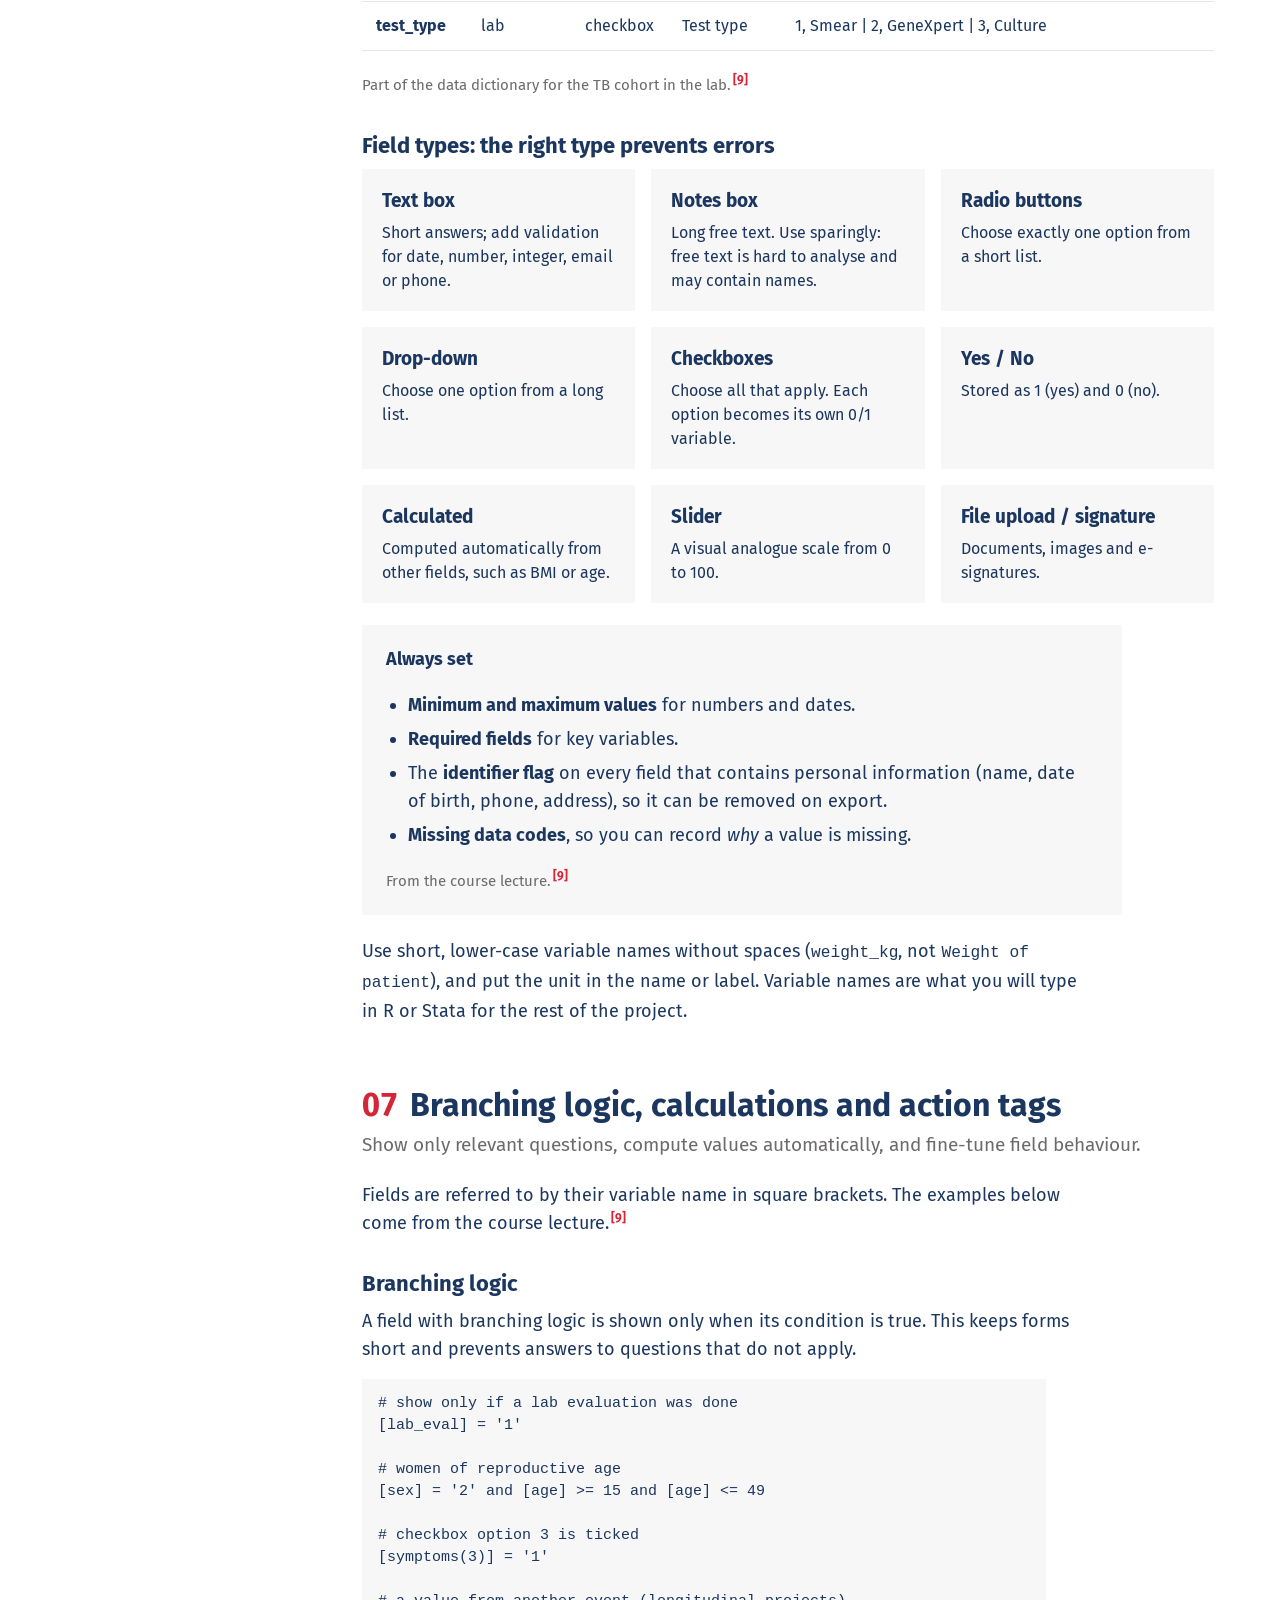
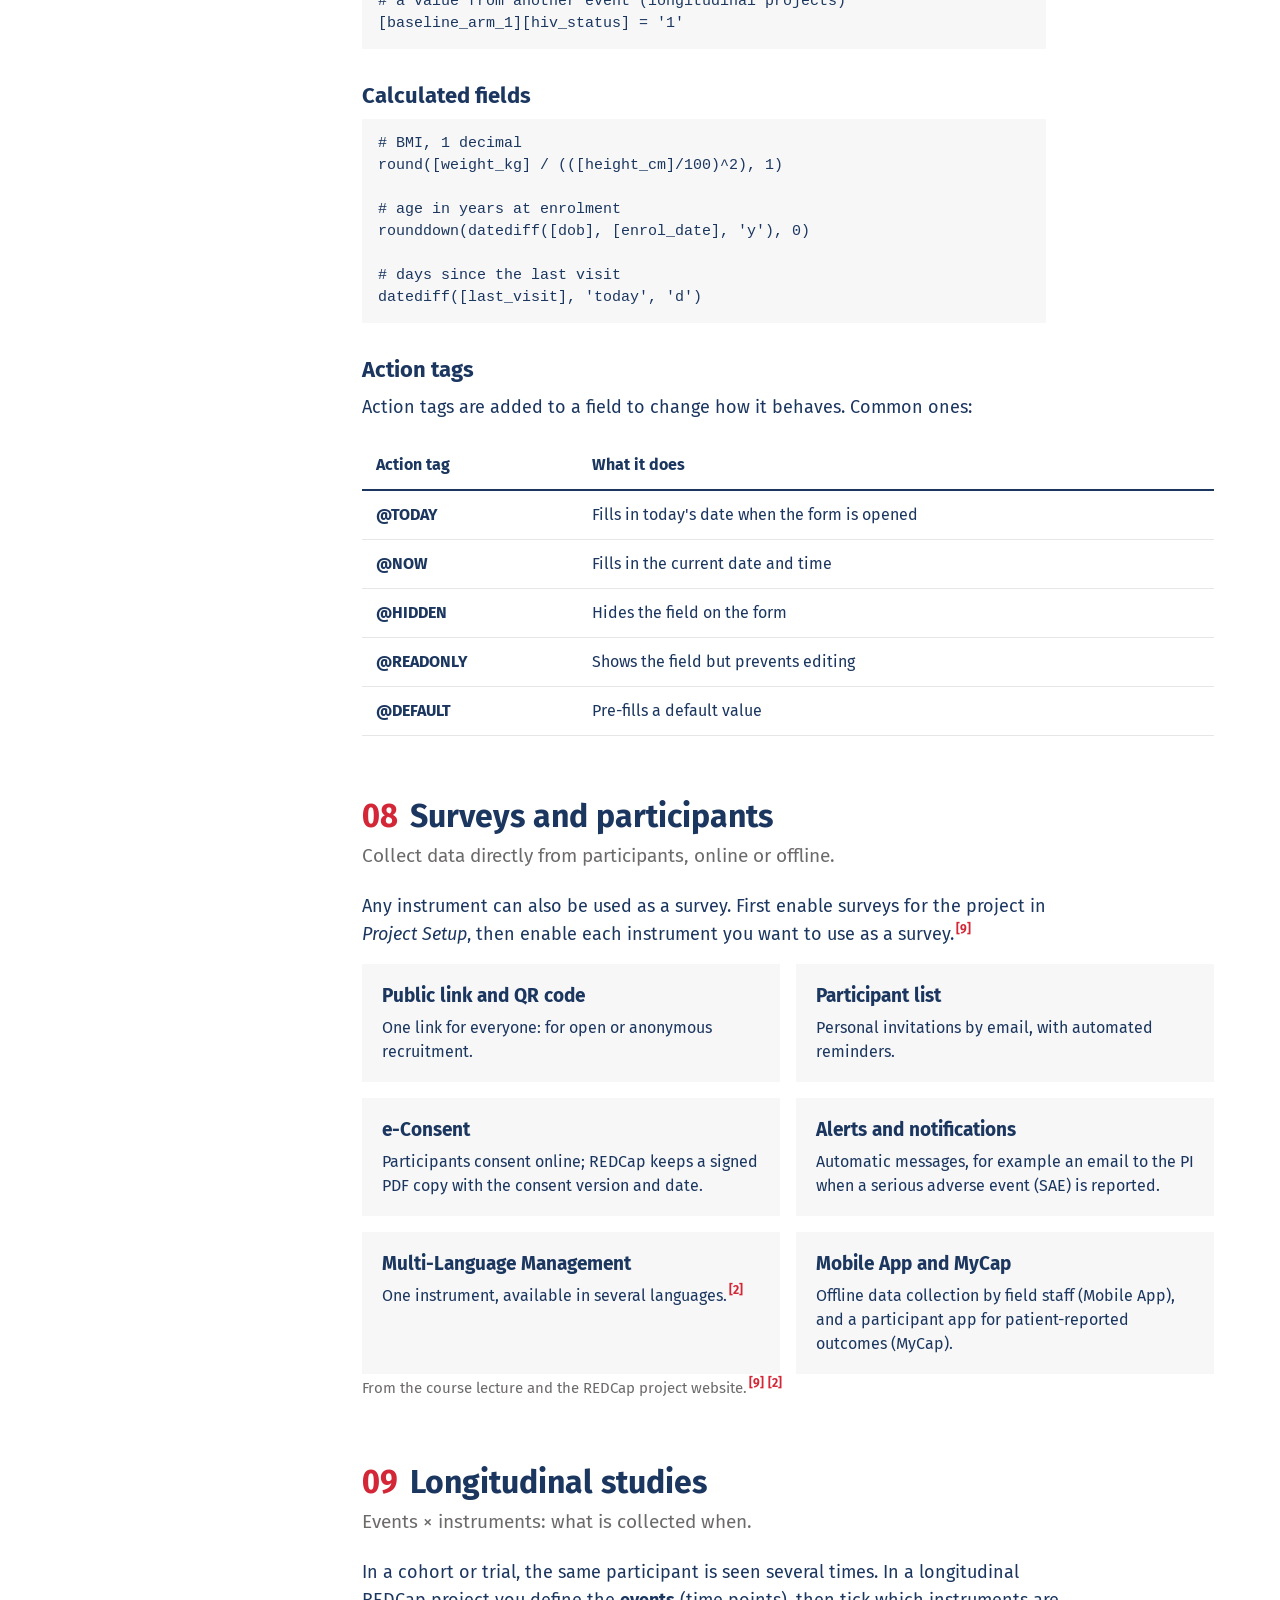
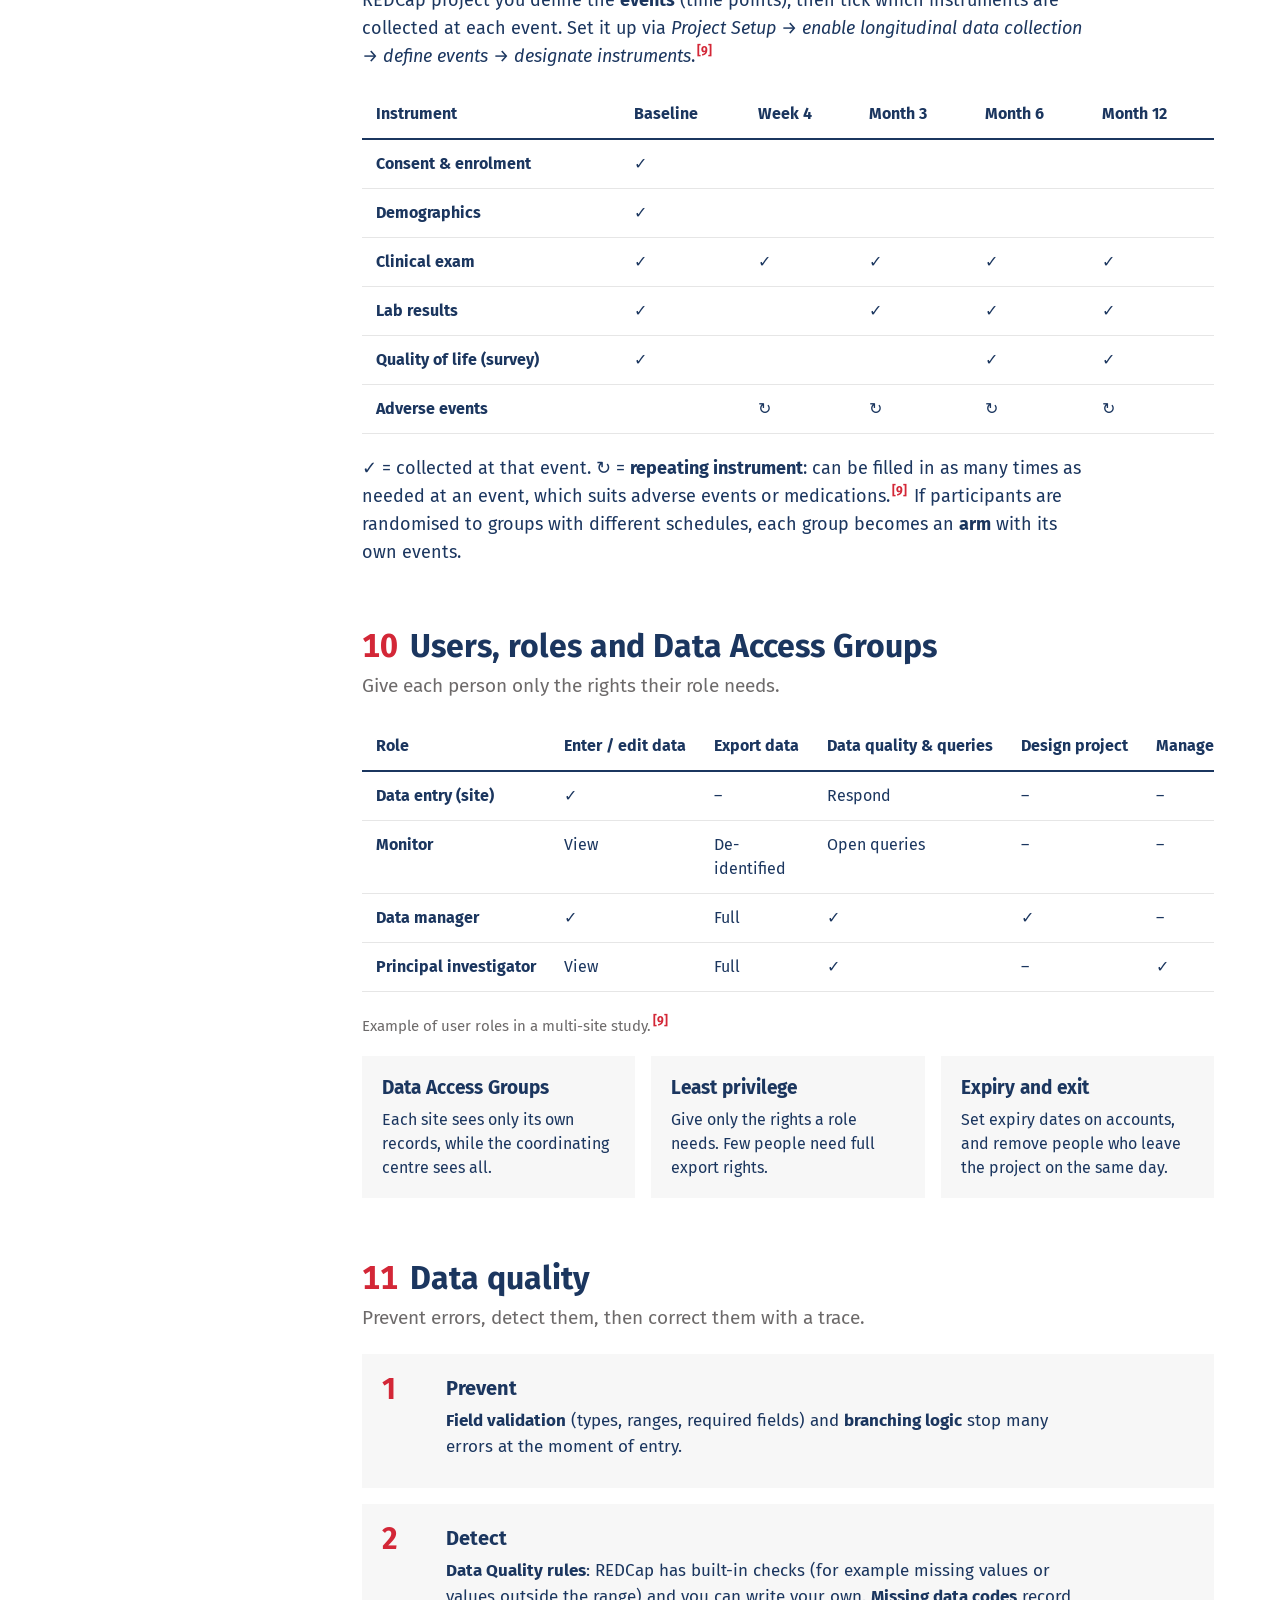
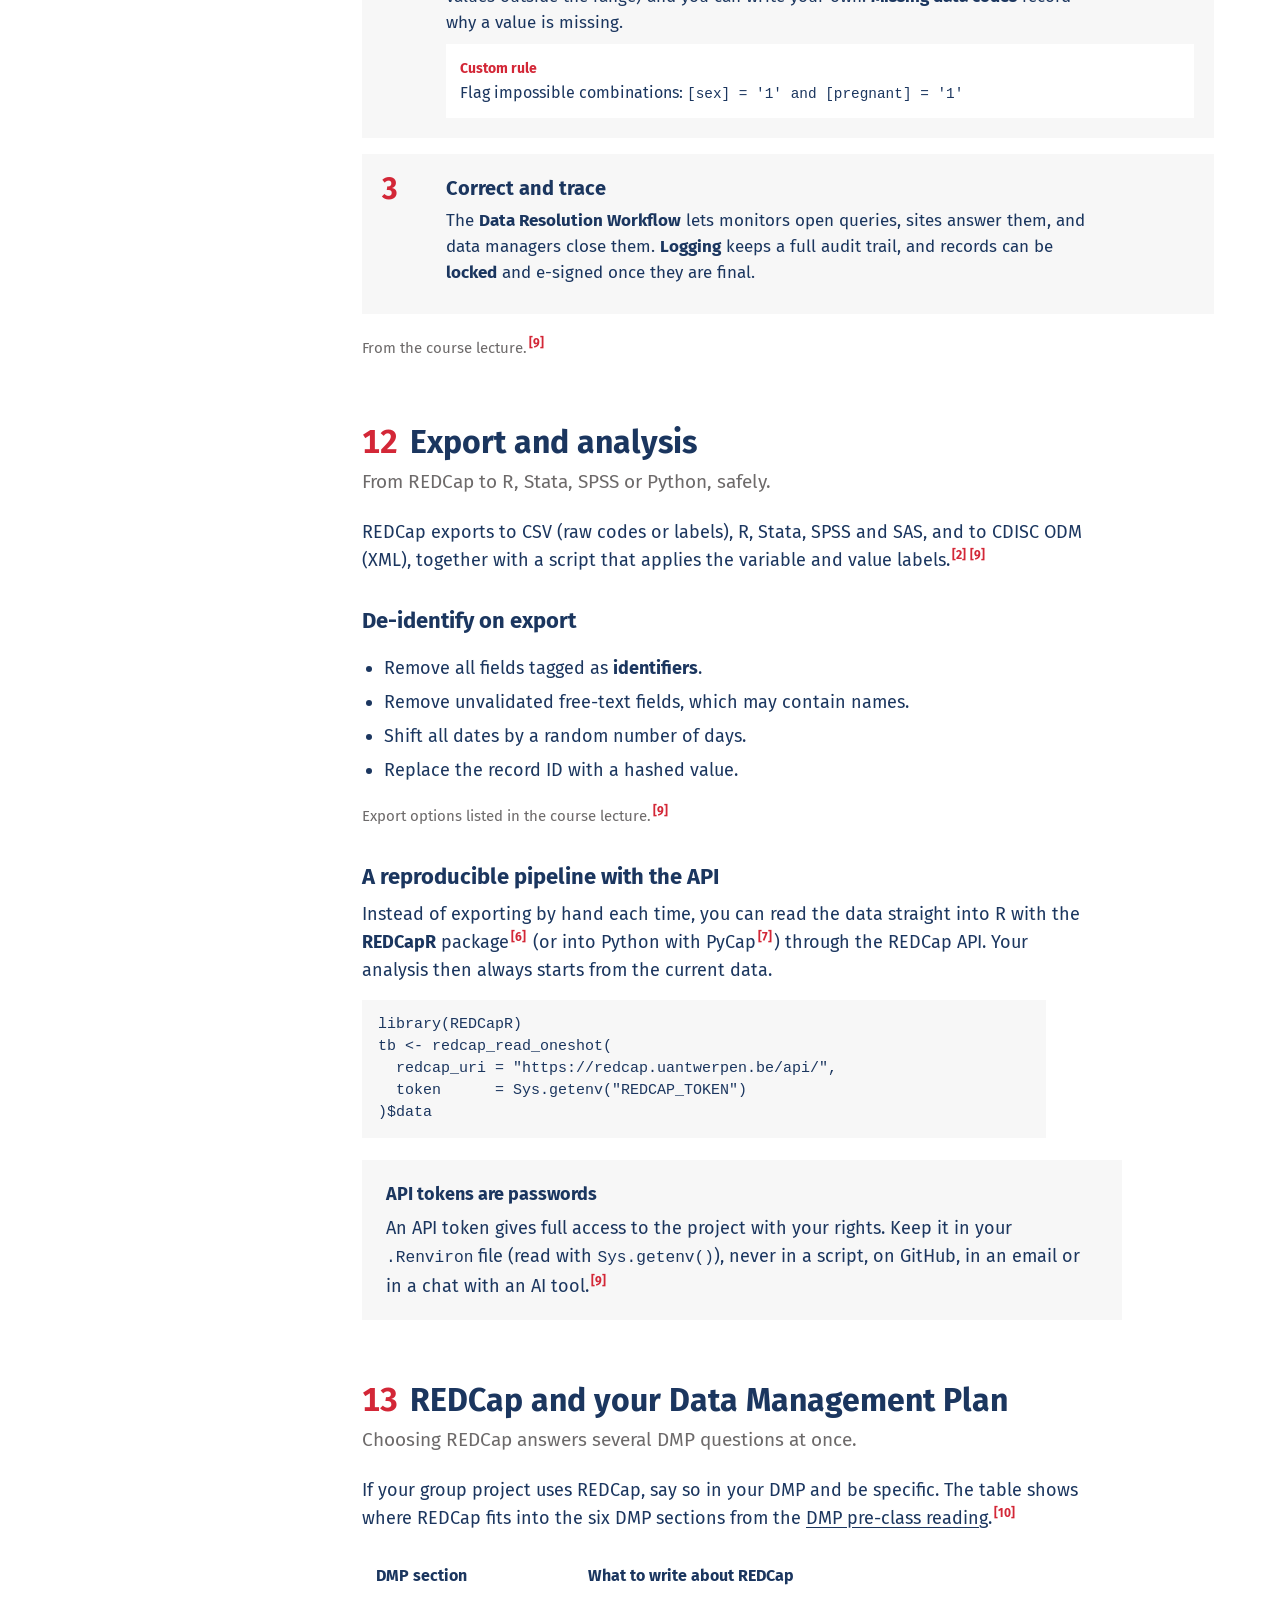
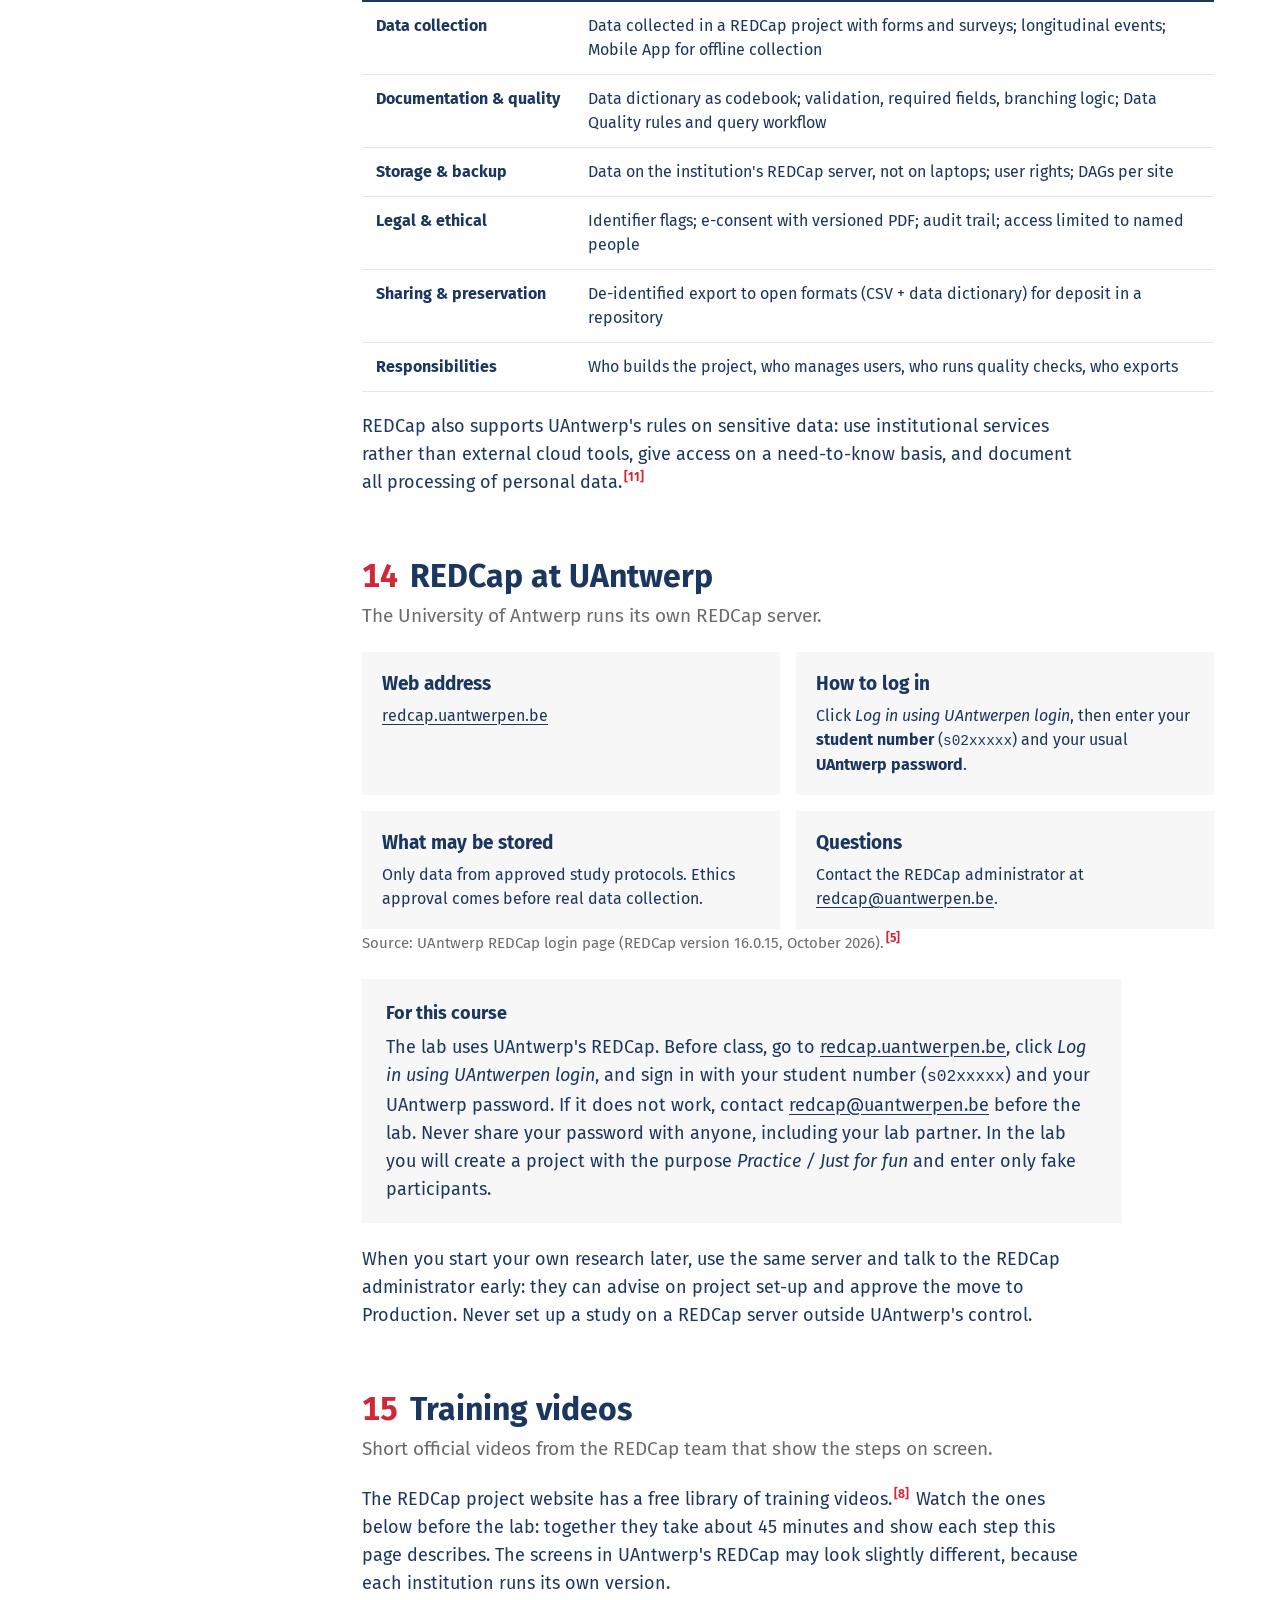
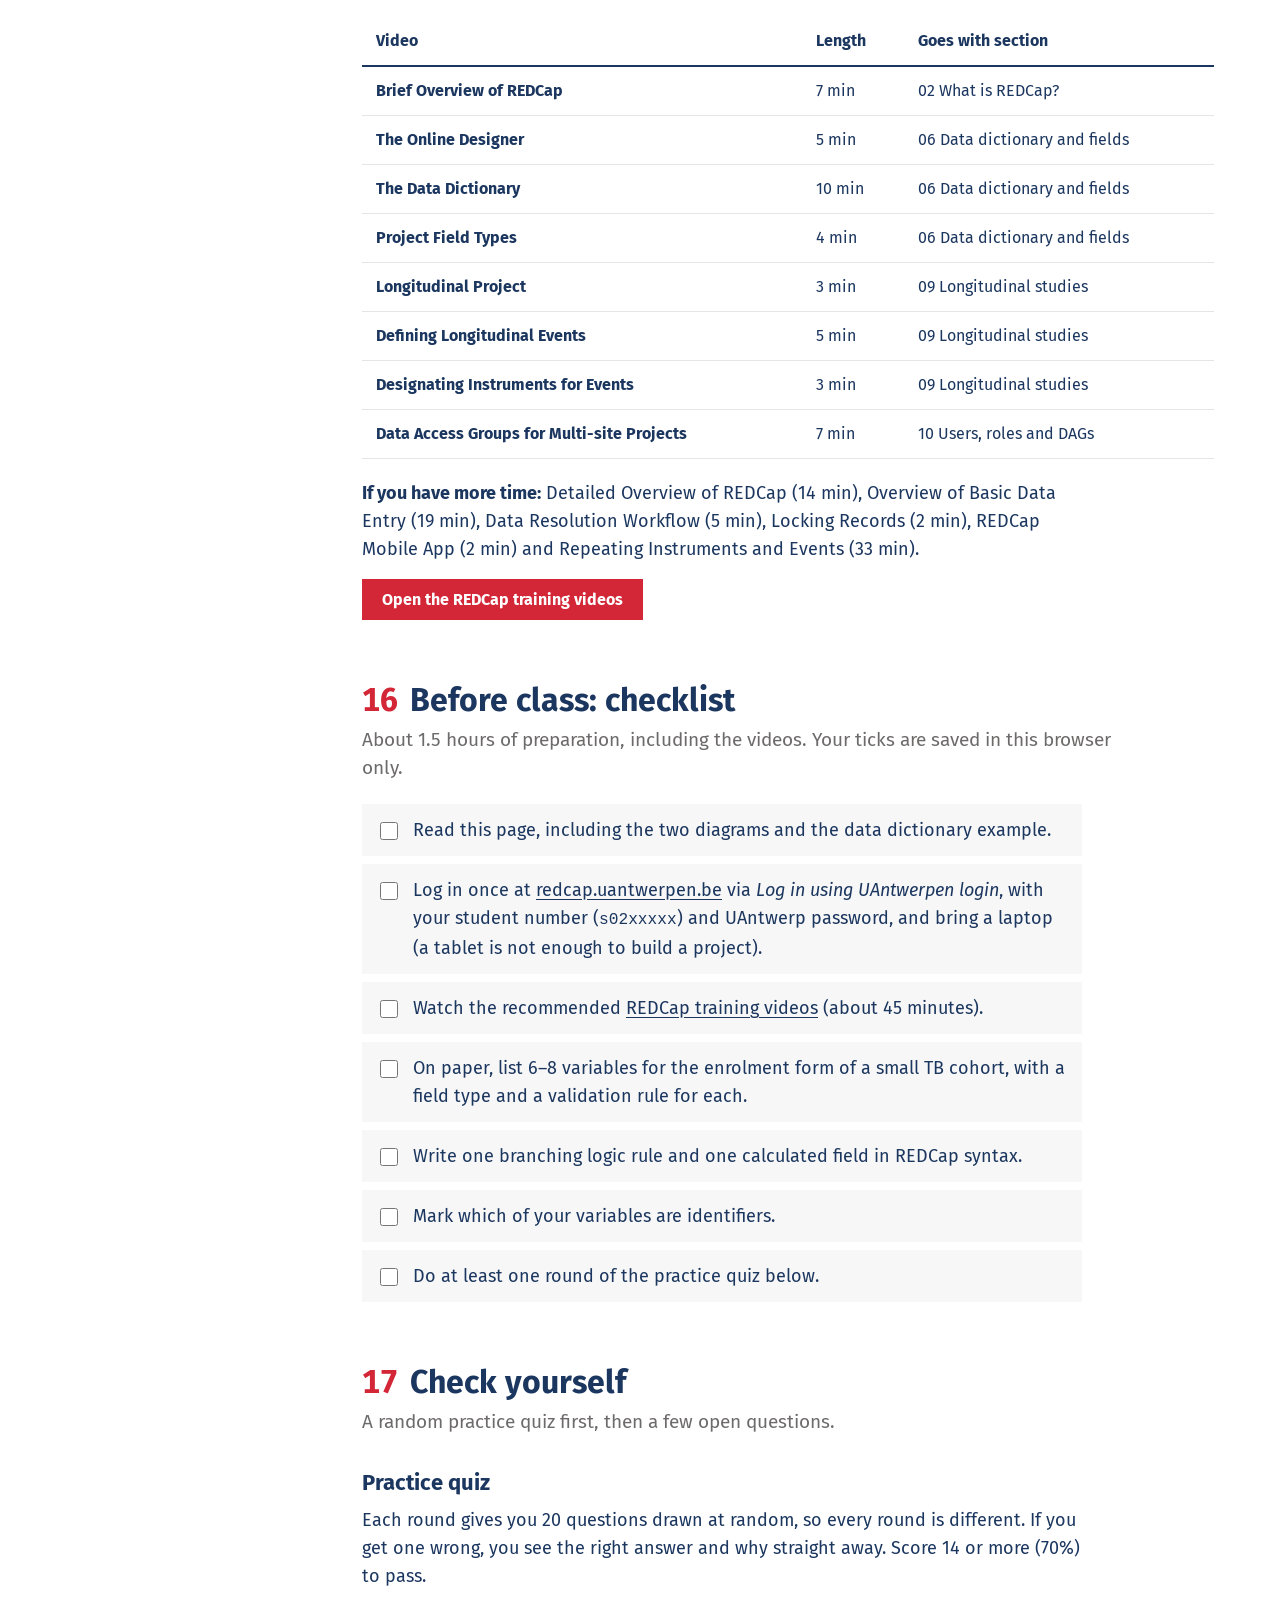
==== commit bcbe73fb: "Add SurveyCTO to REDCap alternatives table Co-Authored-By: Claude Opus 5.5 <noreply@anthropic.com>" ====
--- a/index.html
+++ b/index.html
@@ -272,13 +272,14 @@
         <tbody>
           <tr><td>REDCap</td><td>Academic cohort studies, trials and surveys</td><td>Free for non-profits (consortium)</td></tr>
           <tr><td>KoboToolbox / ODK</td><td>Field surveys in low-connectivity settings</td><td>Free, open source</td></tr>
+          <tr><td>SurveyCTO</td><td>Mobile field surveys online and offline (household surveys, monitoring and evaluation, global health)</td><td>Commercial subscription; free 15-day trial</td></tr>
           <tr><td>Castor EDC</td><td>Investigator-initiated clinical trials</td><td>Commercial licence</td></tr>
           <tr><td>OpenClinica</td><td>Regulated multi-site trials</td><td>Community and enterprise editions</td></tr>
           <tr><td>DHIS2</td><td>Routine health information systems</td><td>Free, open source</td></tr>
         </tbody>
       </table>
     </div>
-    <p style="font-size:15px;color:var(--grey)">Comparison from the course lecture.<sup class="cite"><a href="#r9">[9]</a></sup></p>
+    <p style="font-size:15px;color:var(--grey)">Comparison from the course lecture;<sup class="cite"><a href="#r9">[9]</a></sup> SurveyCTO from its website.<sup class="cite"><a href="#r12">[12]</a></sup></p>
   </section>
 
   <section id="blocks">
@@ -701,6 +702,7 @@
       <li id="r9">Maseko, T. &amp; Osangir, B. I. <em>Research Data Management: from the data lifecycle to your DMP, REDCap and responsible use of AI</em>. Lecture slides, Part 04 (REDCap), Master of Epidemiology, University of Antwerp, 2026–27.</li>
       <li id="r10">Osangir, B. I., Maseko, T. &amp; Abrams, S. <em>The Data Management Plan, and the lifecycle behind it</em>. Pre-class reading, MEPI, 2026. <a href="https://bosangir.github.io/DMP/">bosangir.github.io/DMP/</a></li>
       <li id="r11">University of Antwerp. <em>Processing data</em> (sensitive data and data security). <a href="https://www.uantwerpen.be/en/research/policy/open-science-rdm/research-data-management/processing-data/">uantwerpen.be/…/research-data-management/processing-data/</a></li>
+      <li id="r12">Dobility, Inc. <em>SurveyCTO</em>. <a href="https://www.surveycto.com/">surveycto.com</a></li>
     </ol>
     <h3>Further learning</h3>
     <ul>
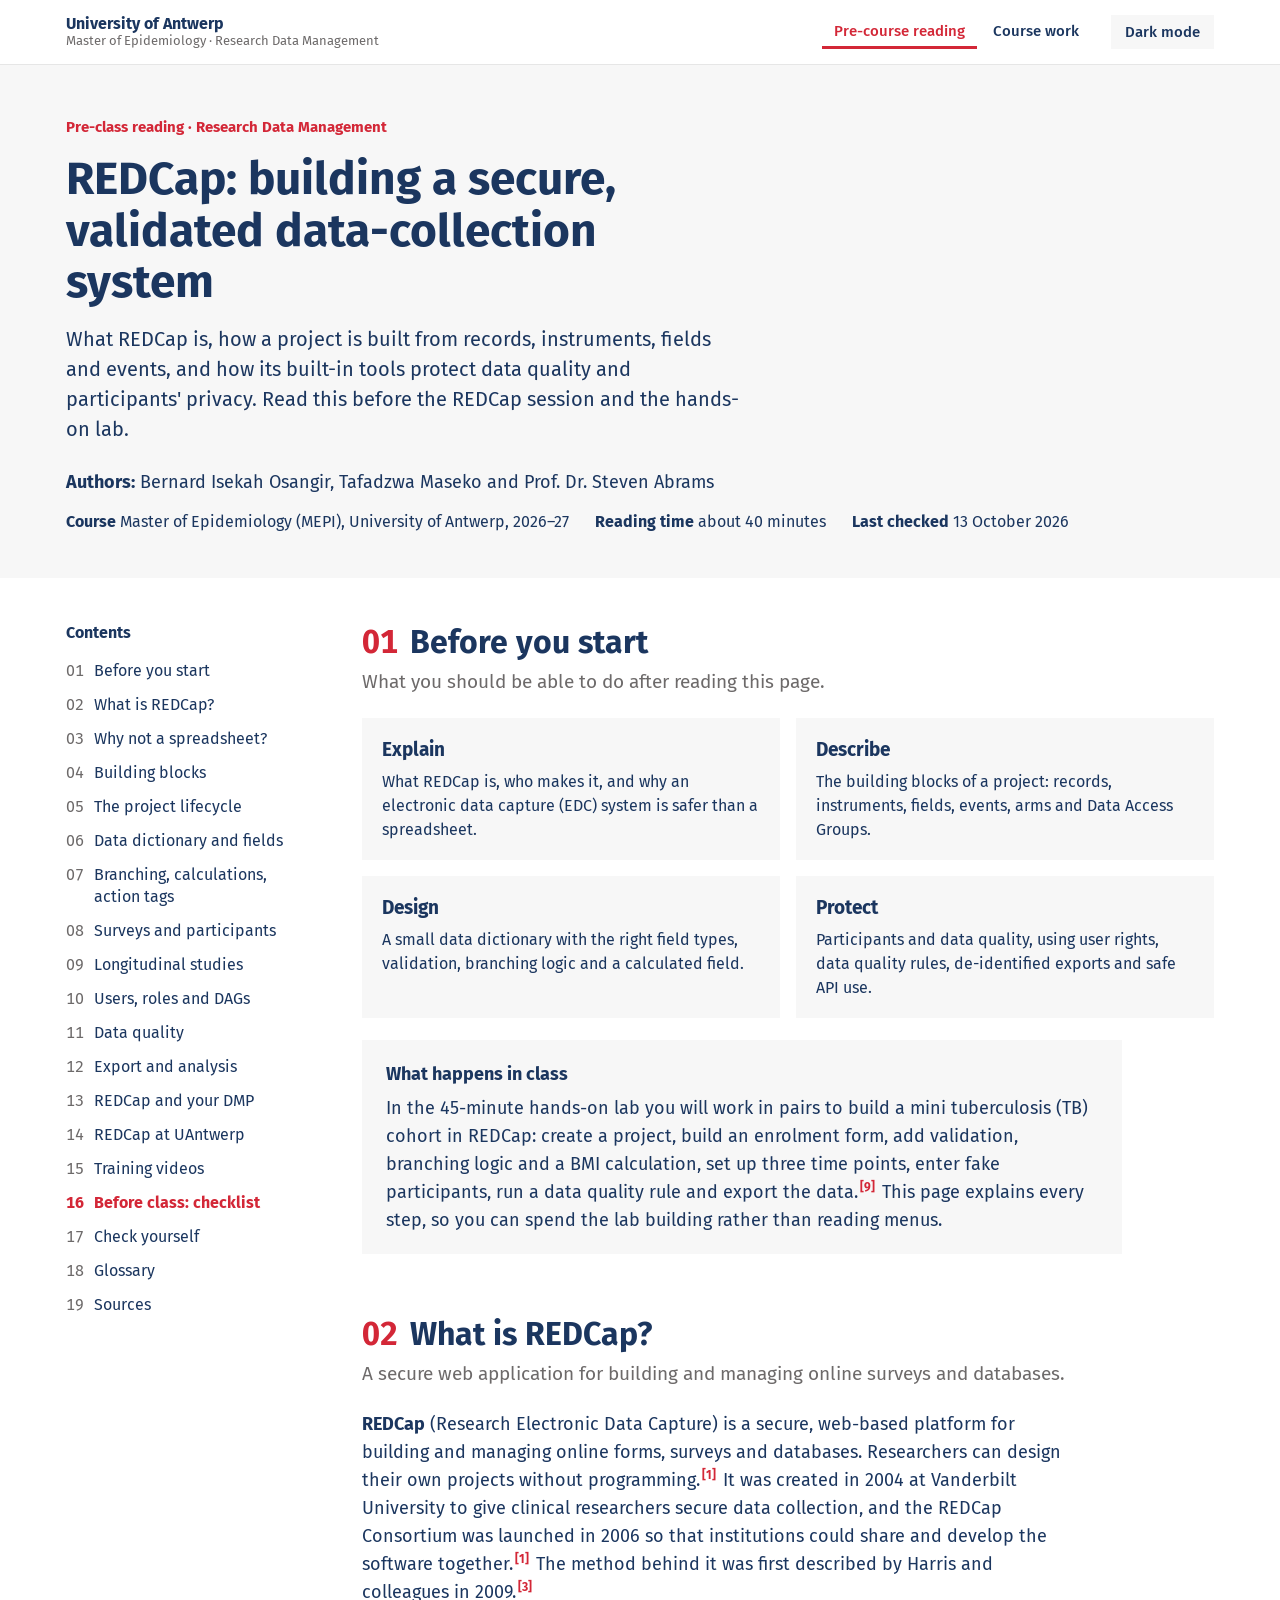
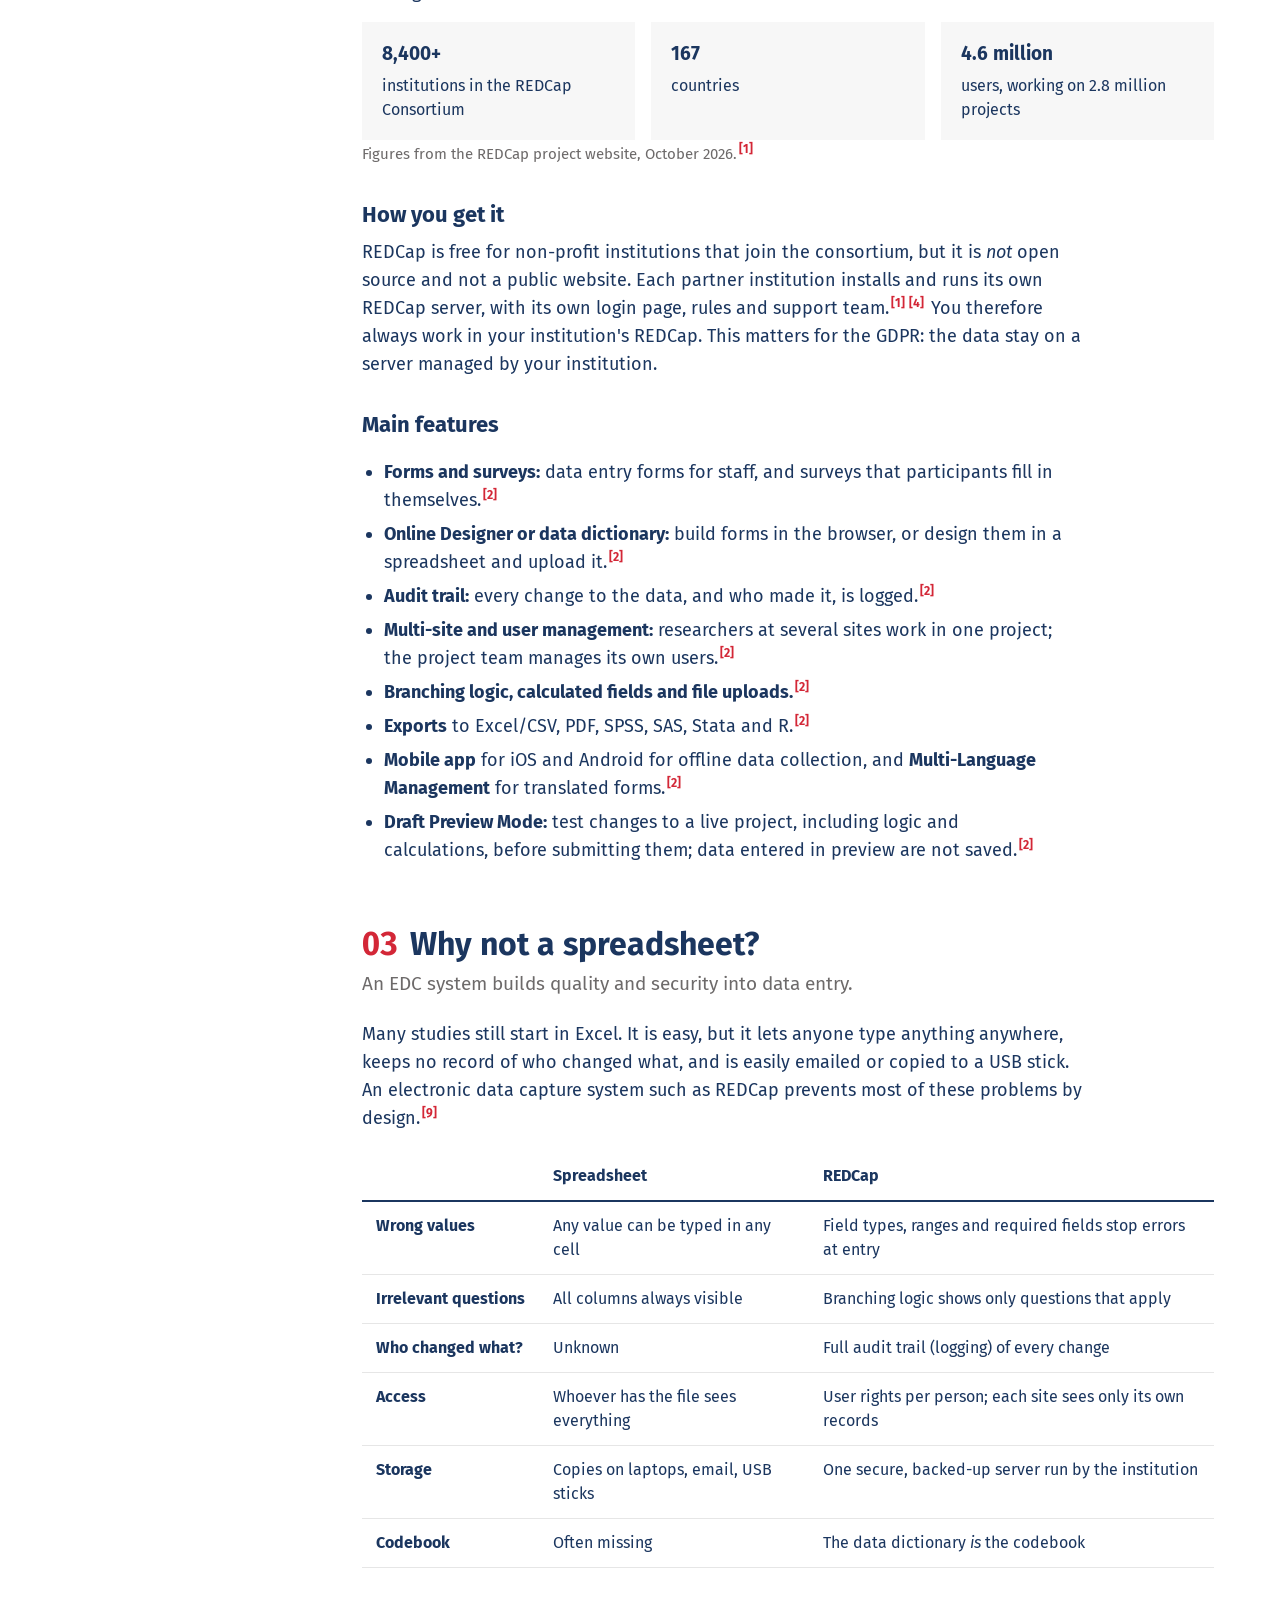
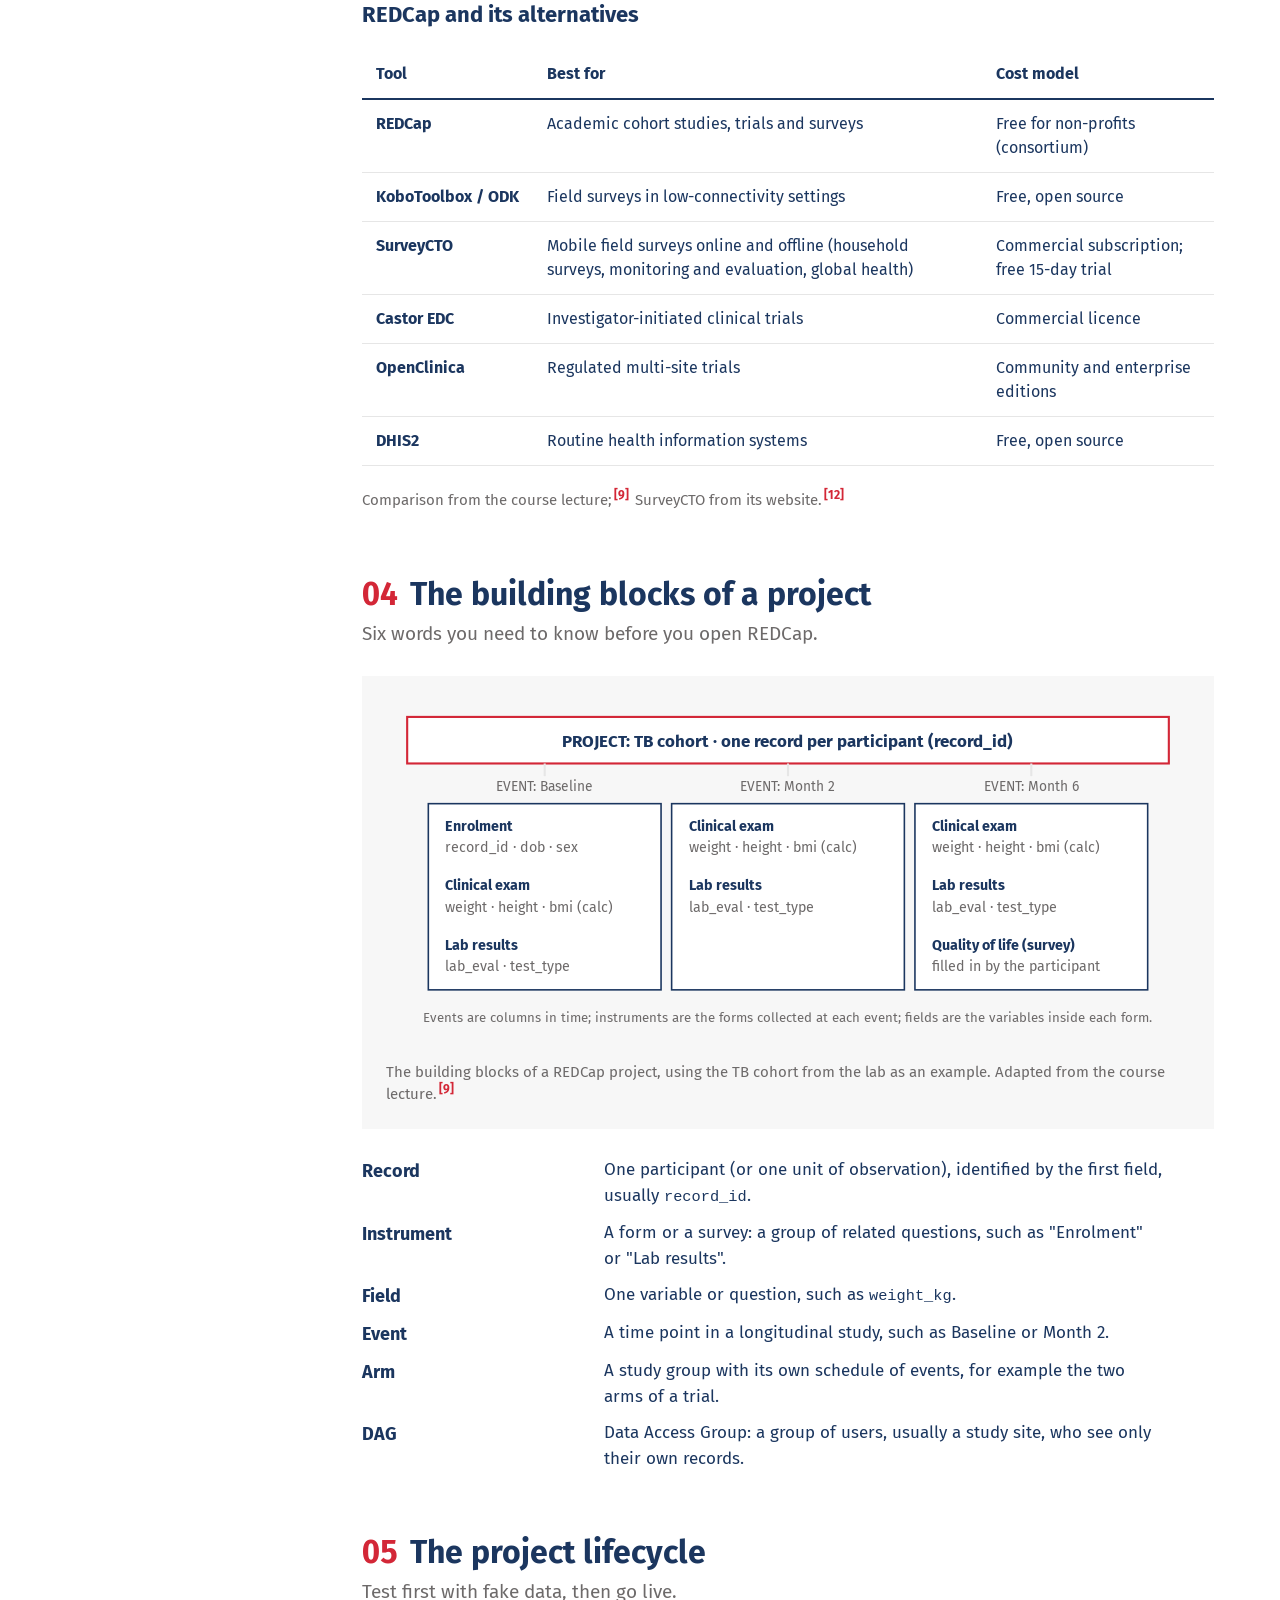
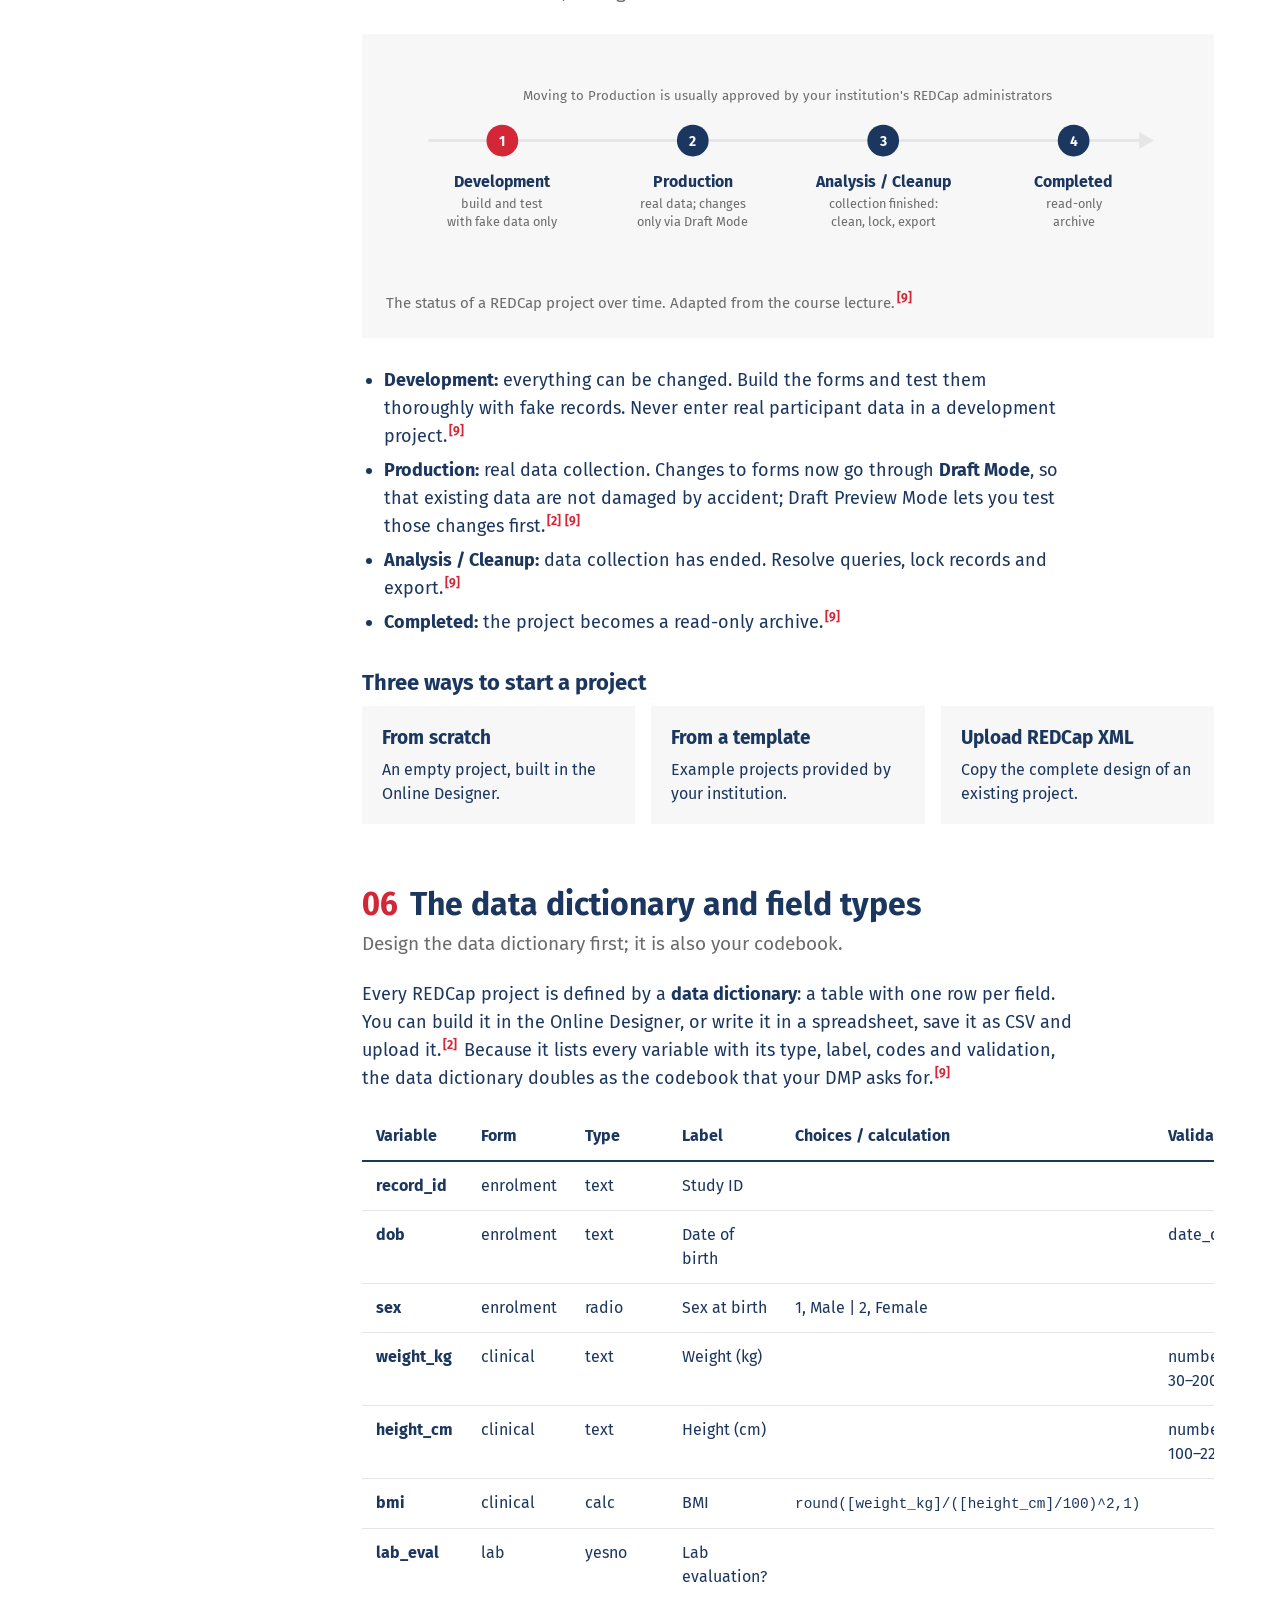
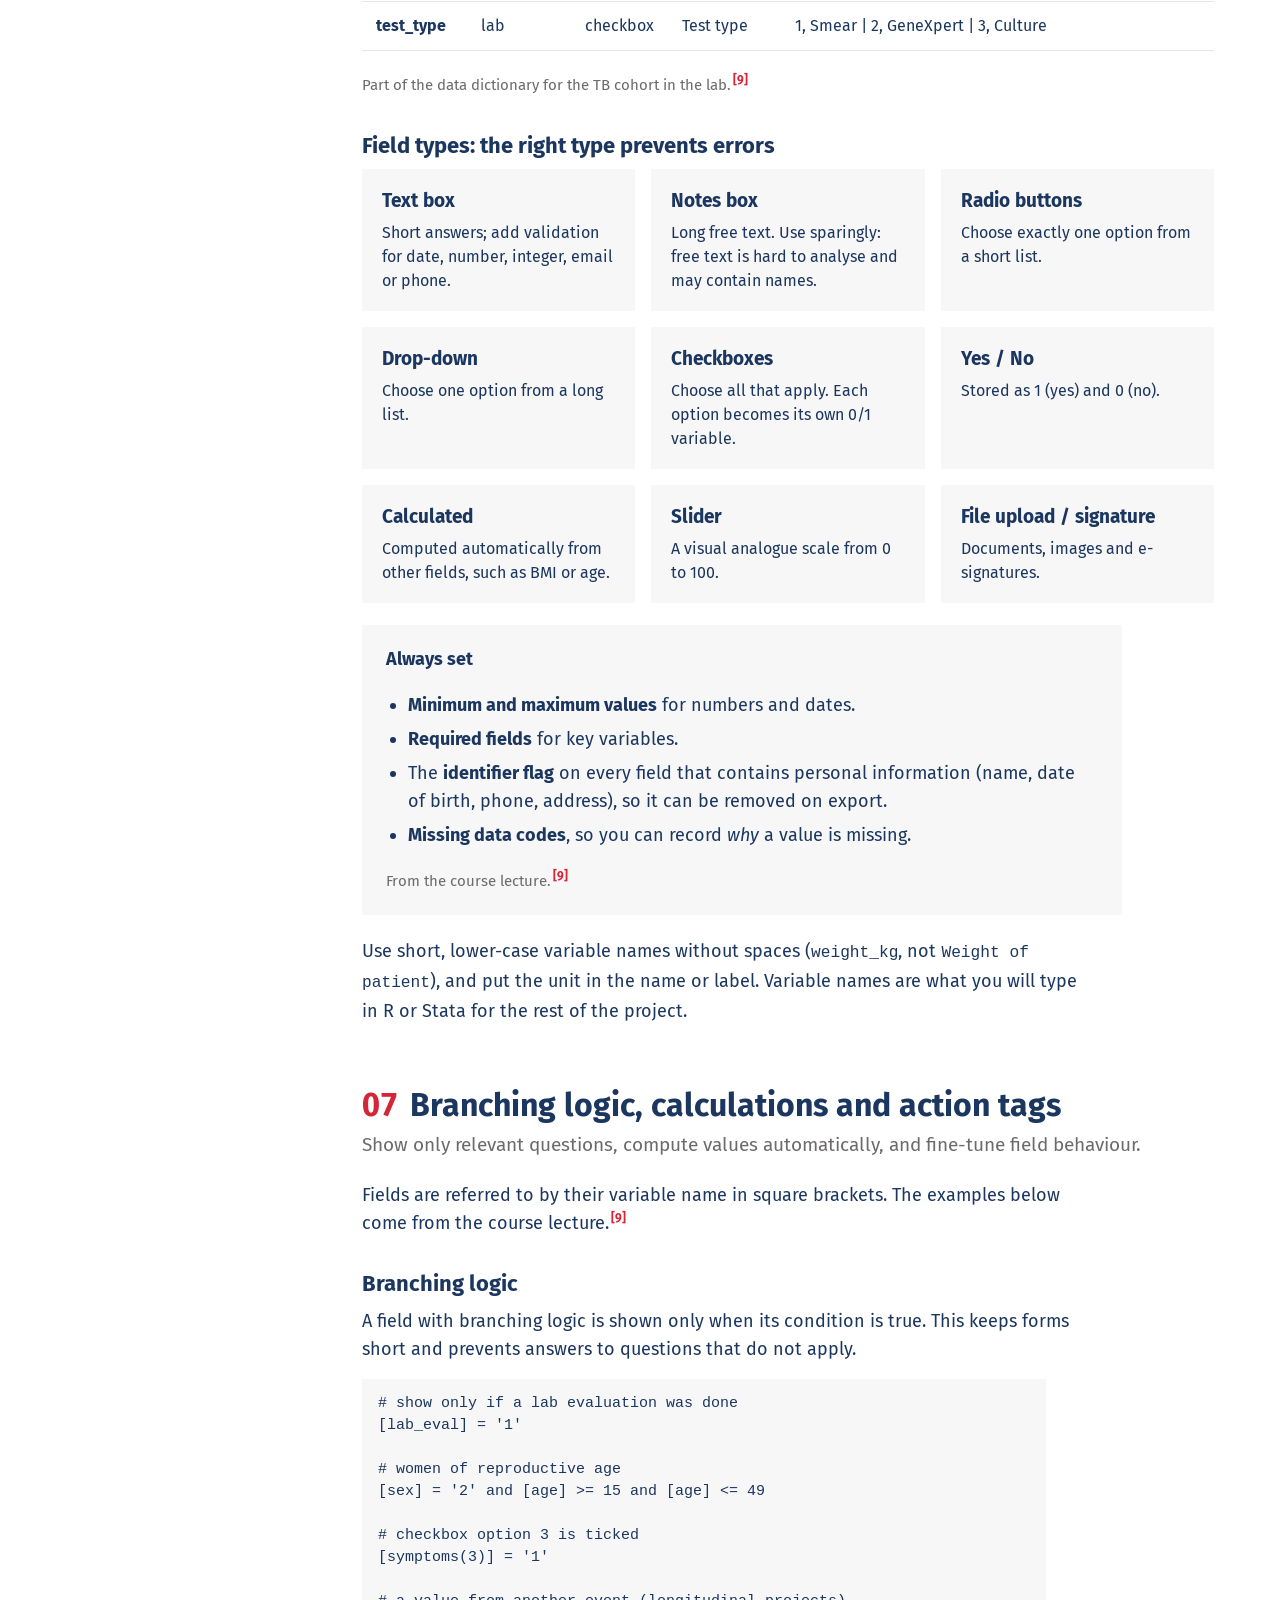
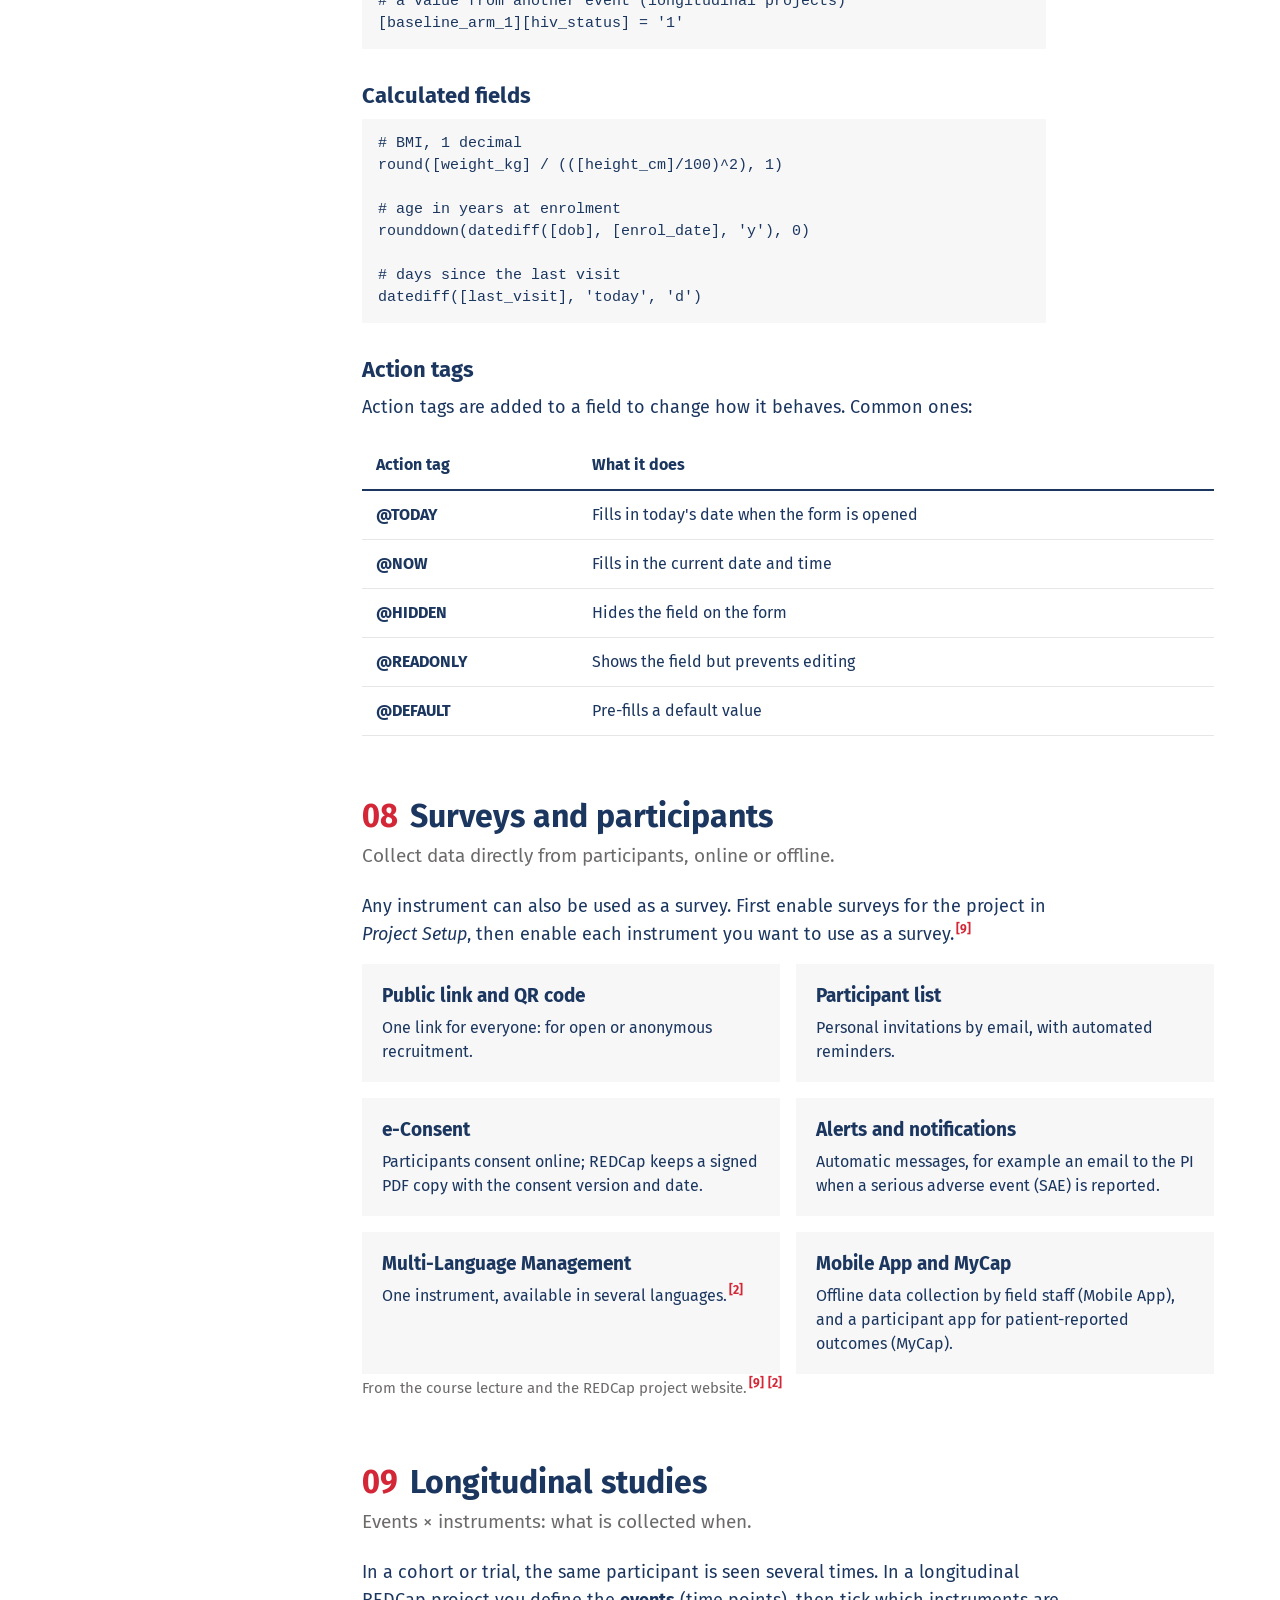
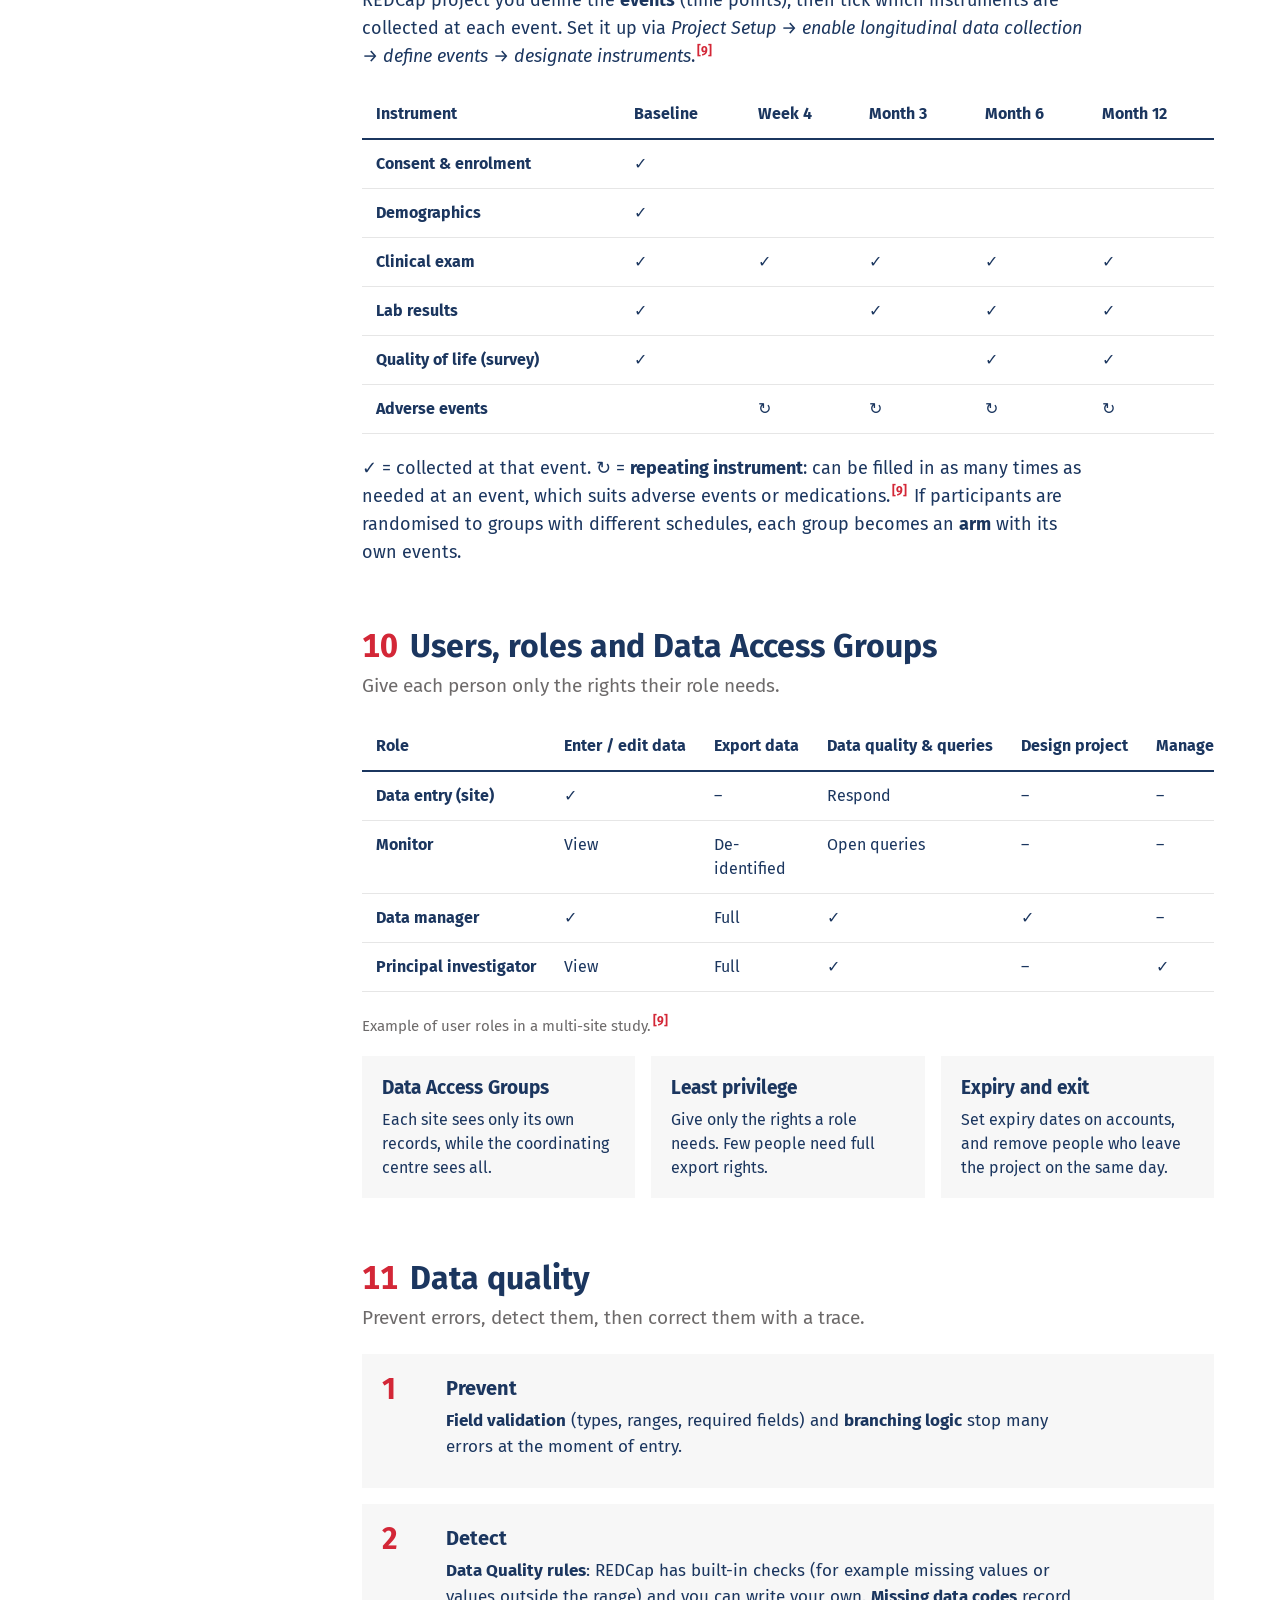
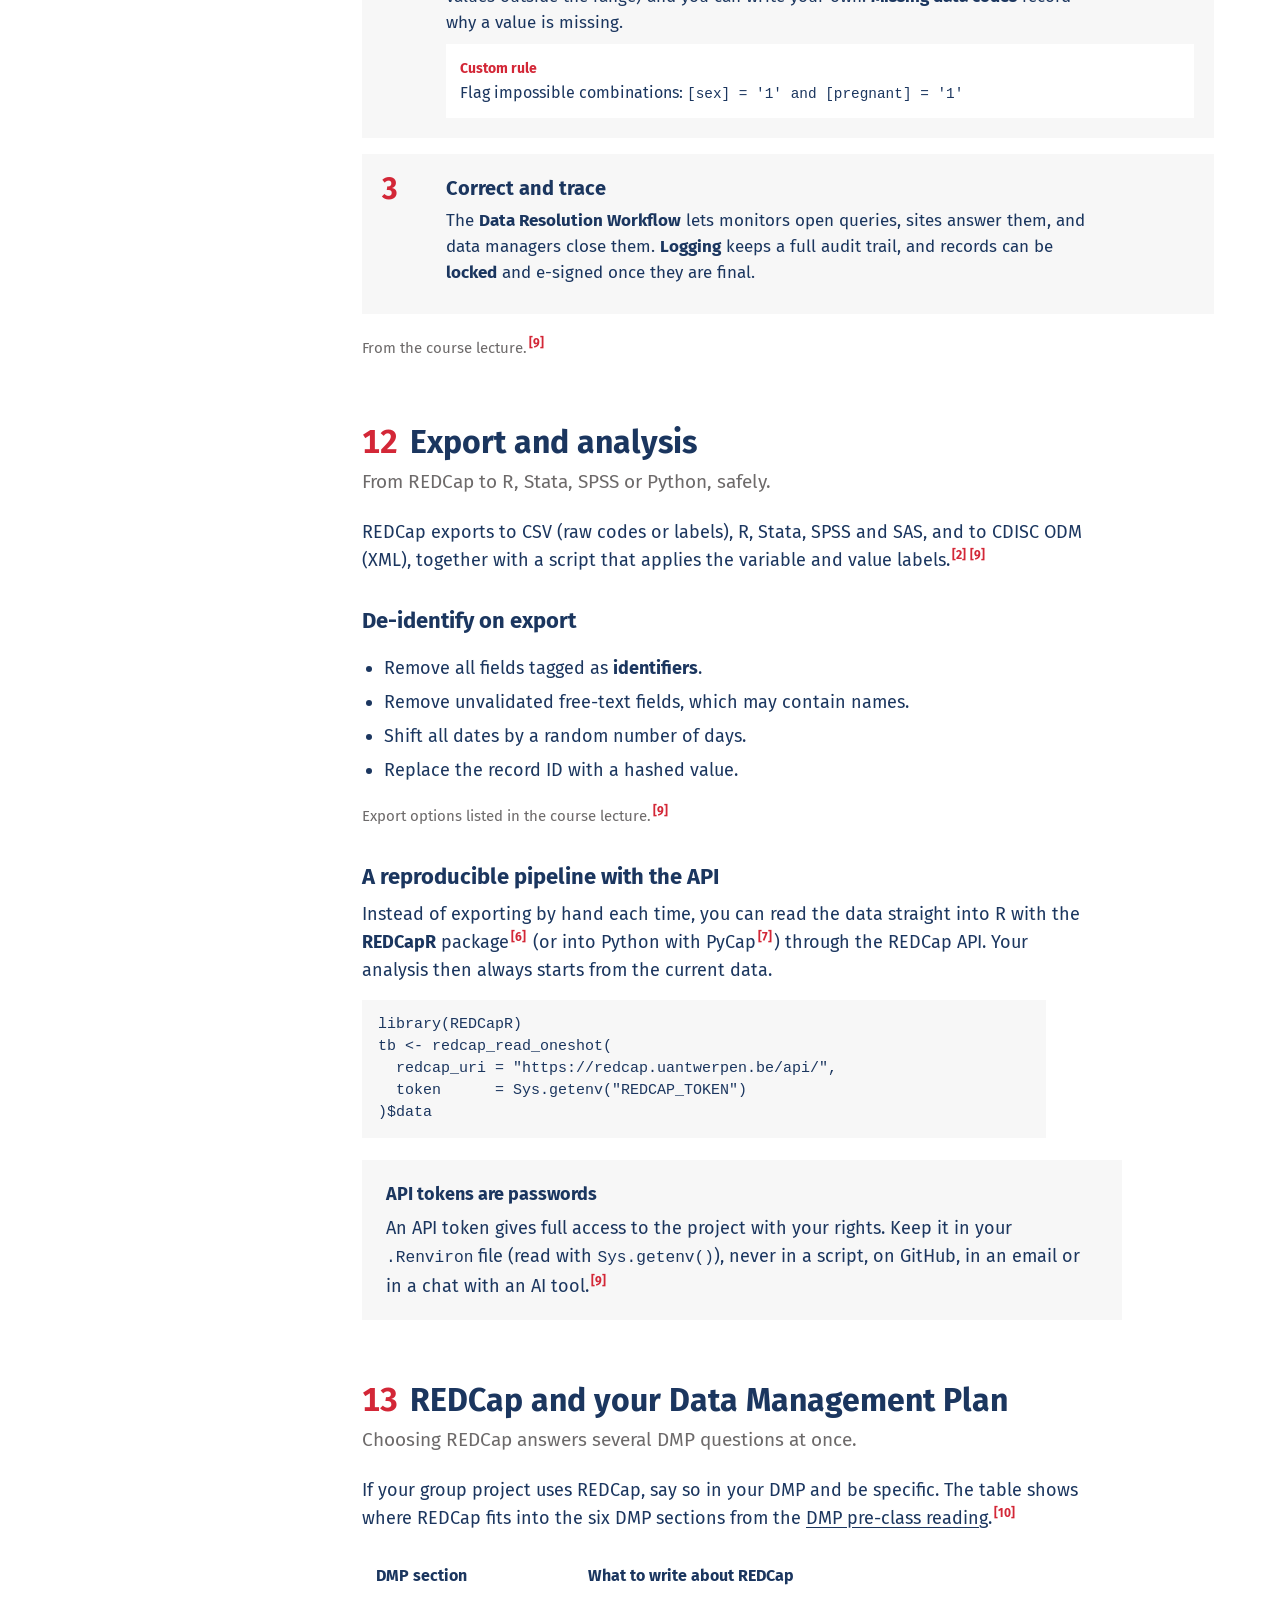
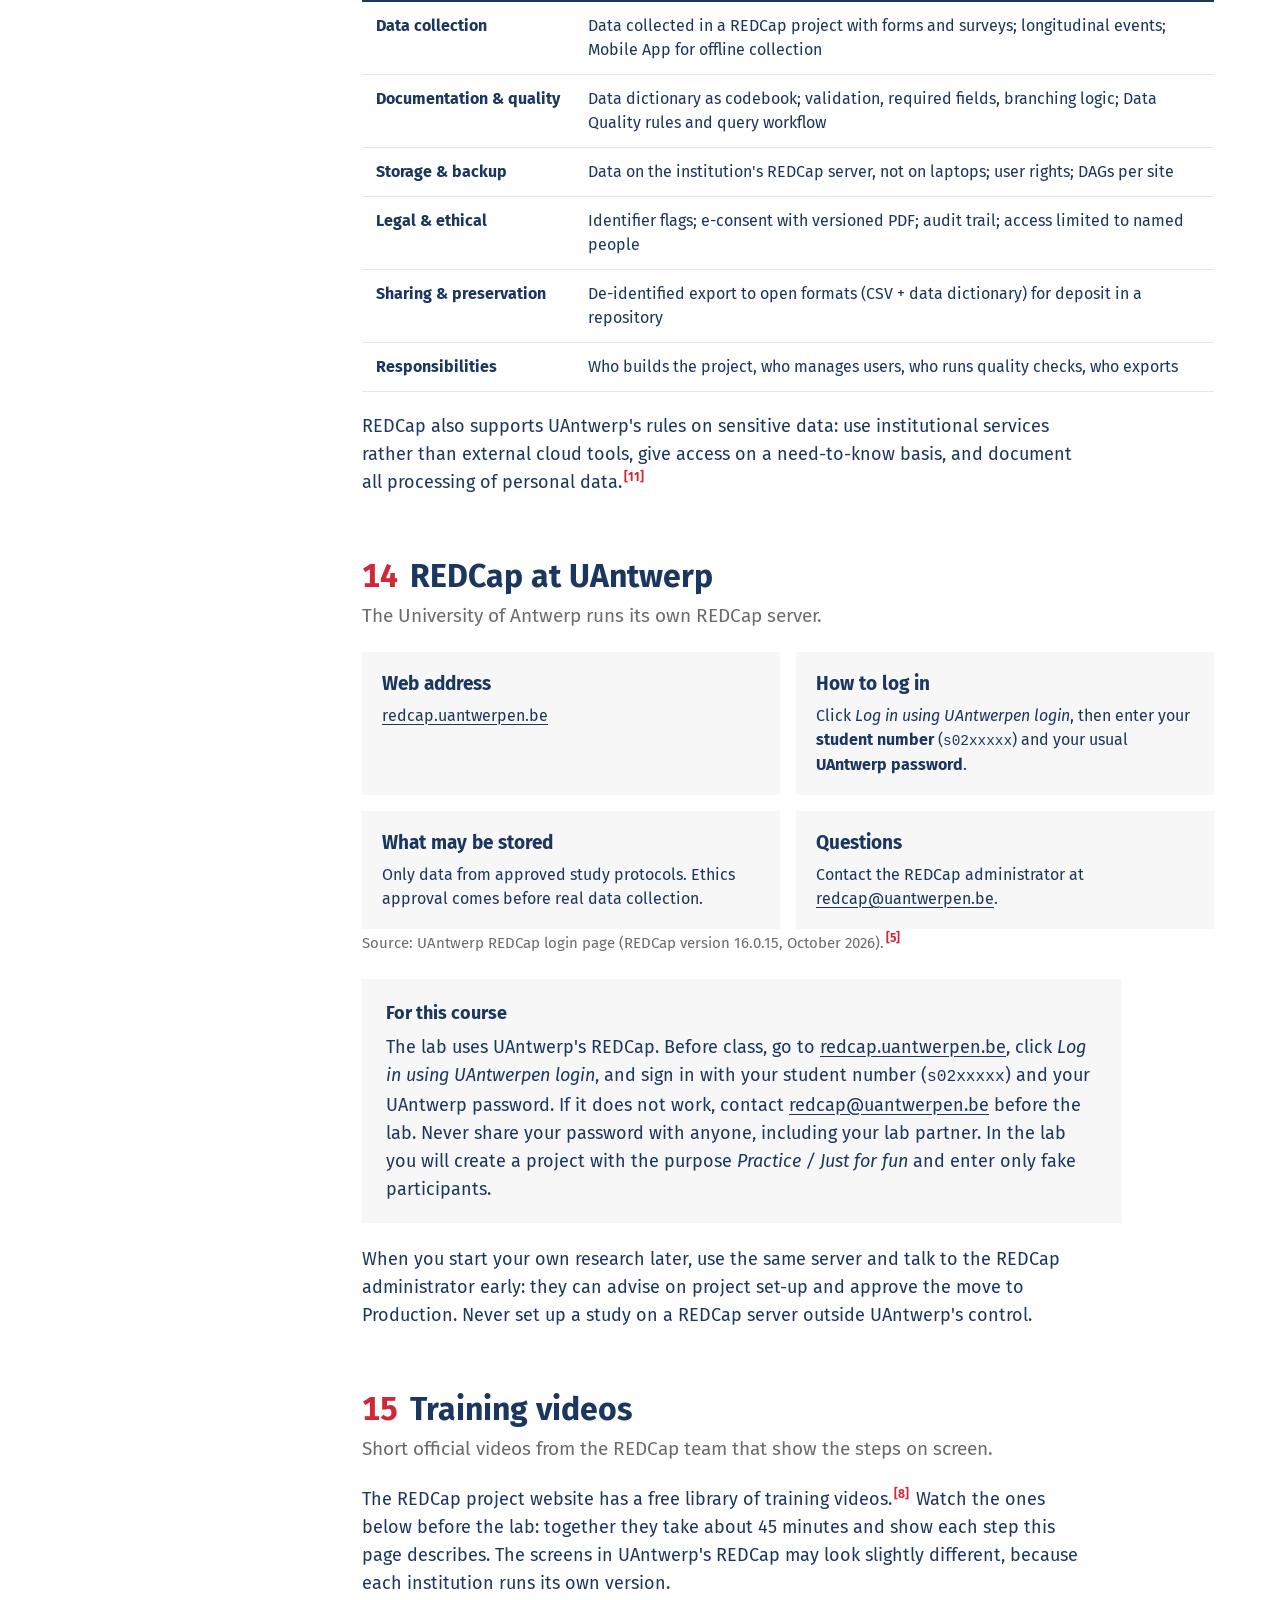
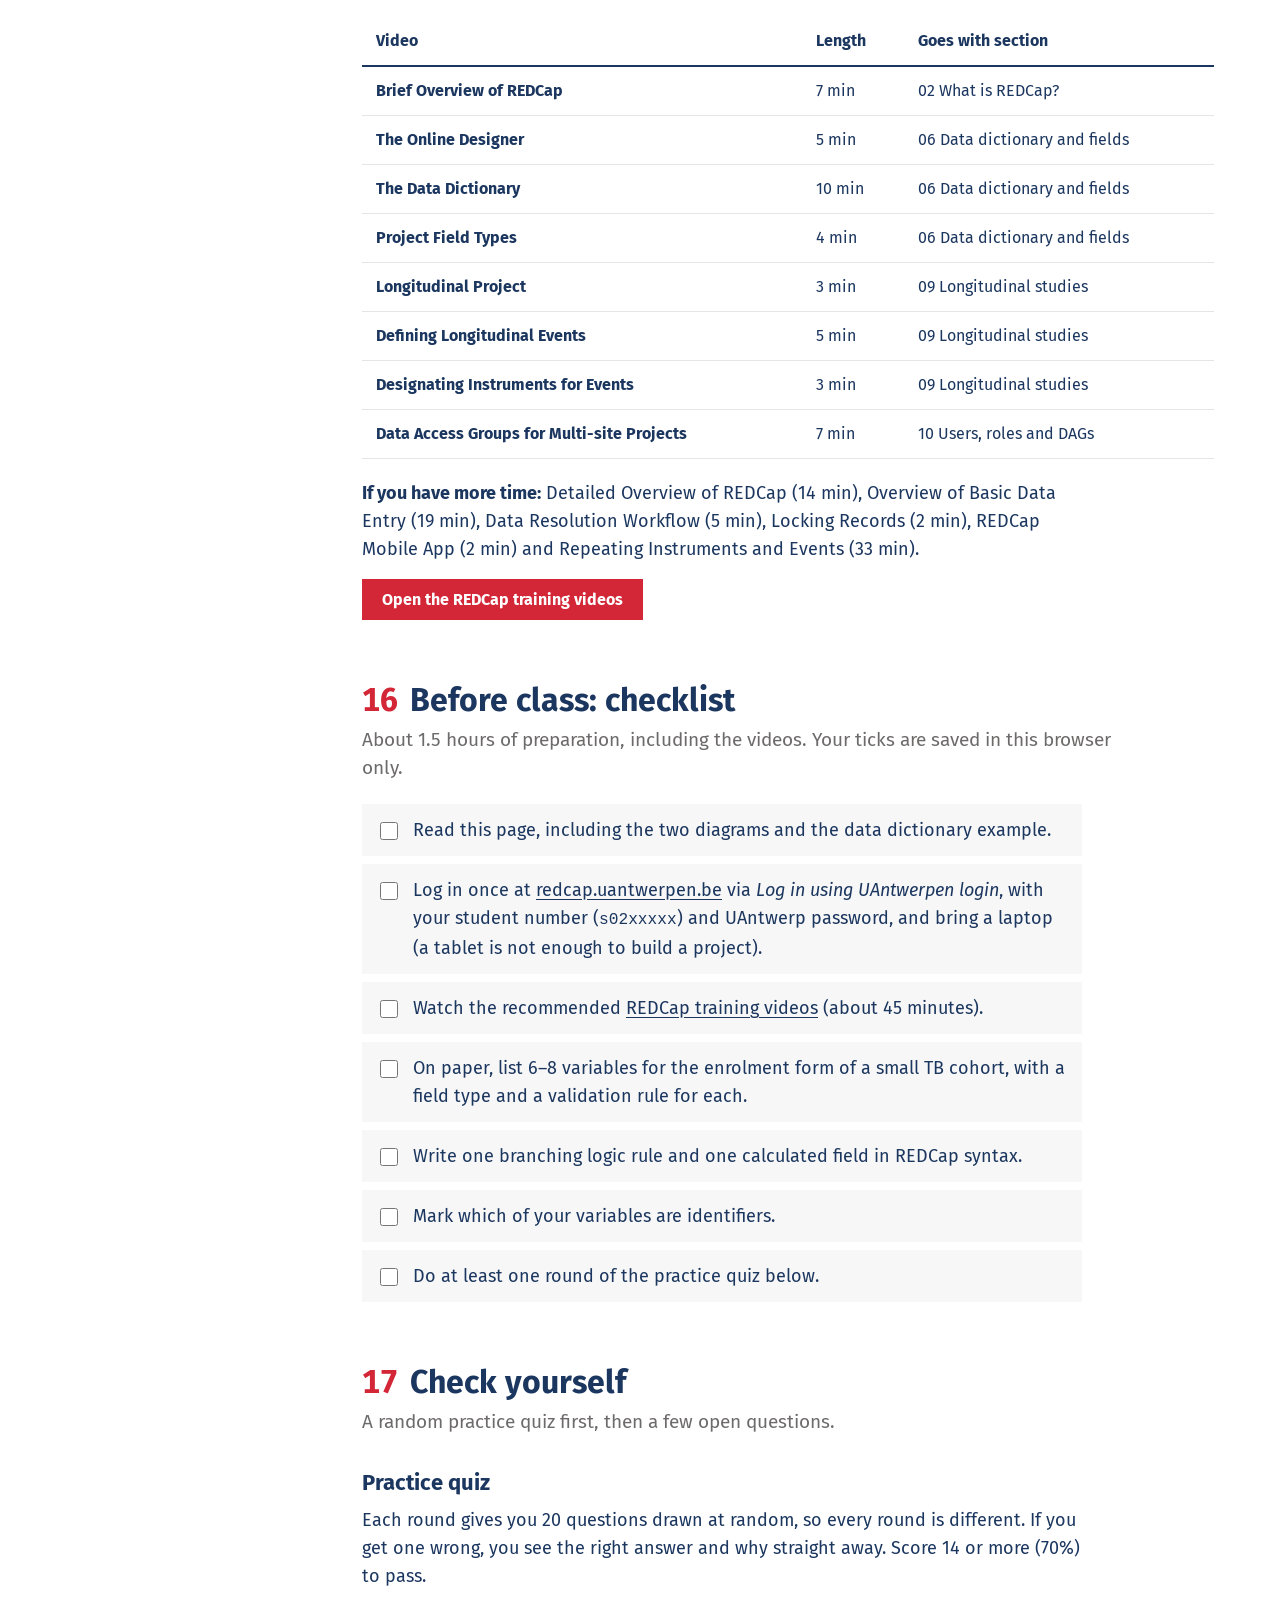
==== commit 389f0126: "Add REDCap course-work page: slides, TBCARE CRFs, data kit and R in the browser - Slide viewer for t" ====
--- a/index.html
+++ b/index.html
@@ -41,6 +41,12 @@
 .topbar small{display:block;font-weight:400;color:var(--grey);font-size:13px}
 .theme-toggle{margin-left:auto;font:500 15px "Fira Sans",Helvetica,Arial,sans-serif;background:var(--panel);color:var(--navy);border:0;padding:8px 14px;cursor:pointer}
 .theme-toggle:hover{color:var(--red)}
+.sitenav{display:flex;gap:4px;margin-left:auto}
+.sitenav a{font-size:15px;font-weight:500;text-decoration:none;color:var(--navy);padding:8px 12px}
+.sitenav a[aria-current="page"]{color:var(--red);box-shadow:inset 0 -3px 0 var(--red)}
+.sitenav a:hover{color:var(--red)}
+.sitenav + .theme-toggle{margin-left:8px}
+@media (max-width:560px){.sitenav a{padding:8px 6px;font-size:14px}}
 /* Practice quiz */
 .pq{background:var(--panel);padding:24px;margin:8px 0 36px;max-width:76ch}
 .pq-top{display:flex;flex-wrap:wrap;justify-content:space-between;gap:8px;font-size:15px;color:var(--grey);margin-bottom:10px}
@@ -164,7 +170,7 @@
 </head>
 <body>
 
-<div class="topbar"><div class="wrap"><span>University of Antwerp<small>Master of Epidemiology · Research Data Management</small></span><button class="theme-toggle" type="button" id="themeToggle" aria-label="Switch between light and dark mode">Dark mode</button></div></div>
+<div class="topbar"><div class="wrap"><span>University of Antwerp<small>Master of Epidemiology · Research Data Management</small></span><nav class="sitenav" aria-label="Site"><a href="./" aria-current="page">Pre-course reading</a><a href="coursework/">Course work</a></nav><button class="theme-toggle" type="button" id="themeToggle" aria-label="Switch between light and dark mode">Dark mode</button></div></div>
 
 <header class="hero">
   <div class="wrap">
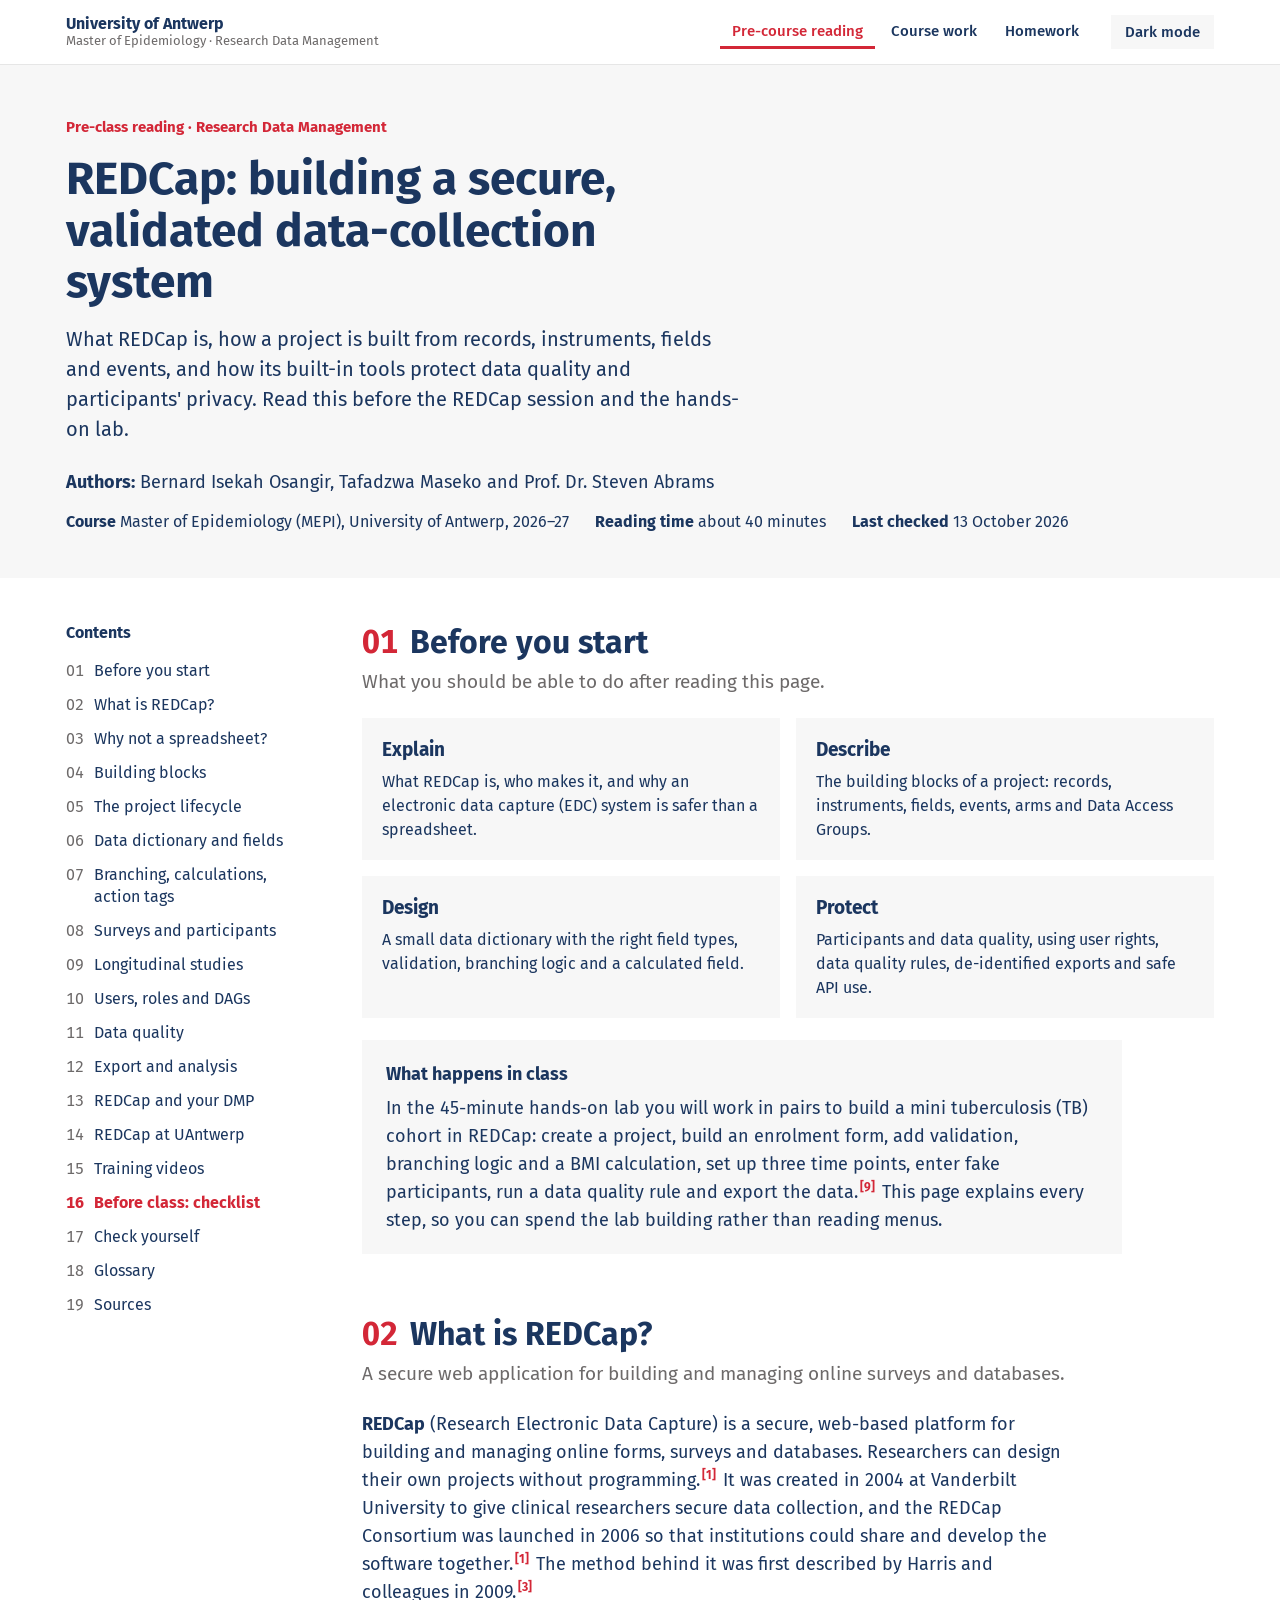
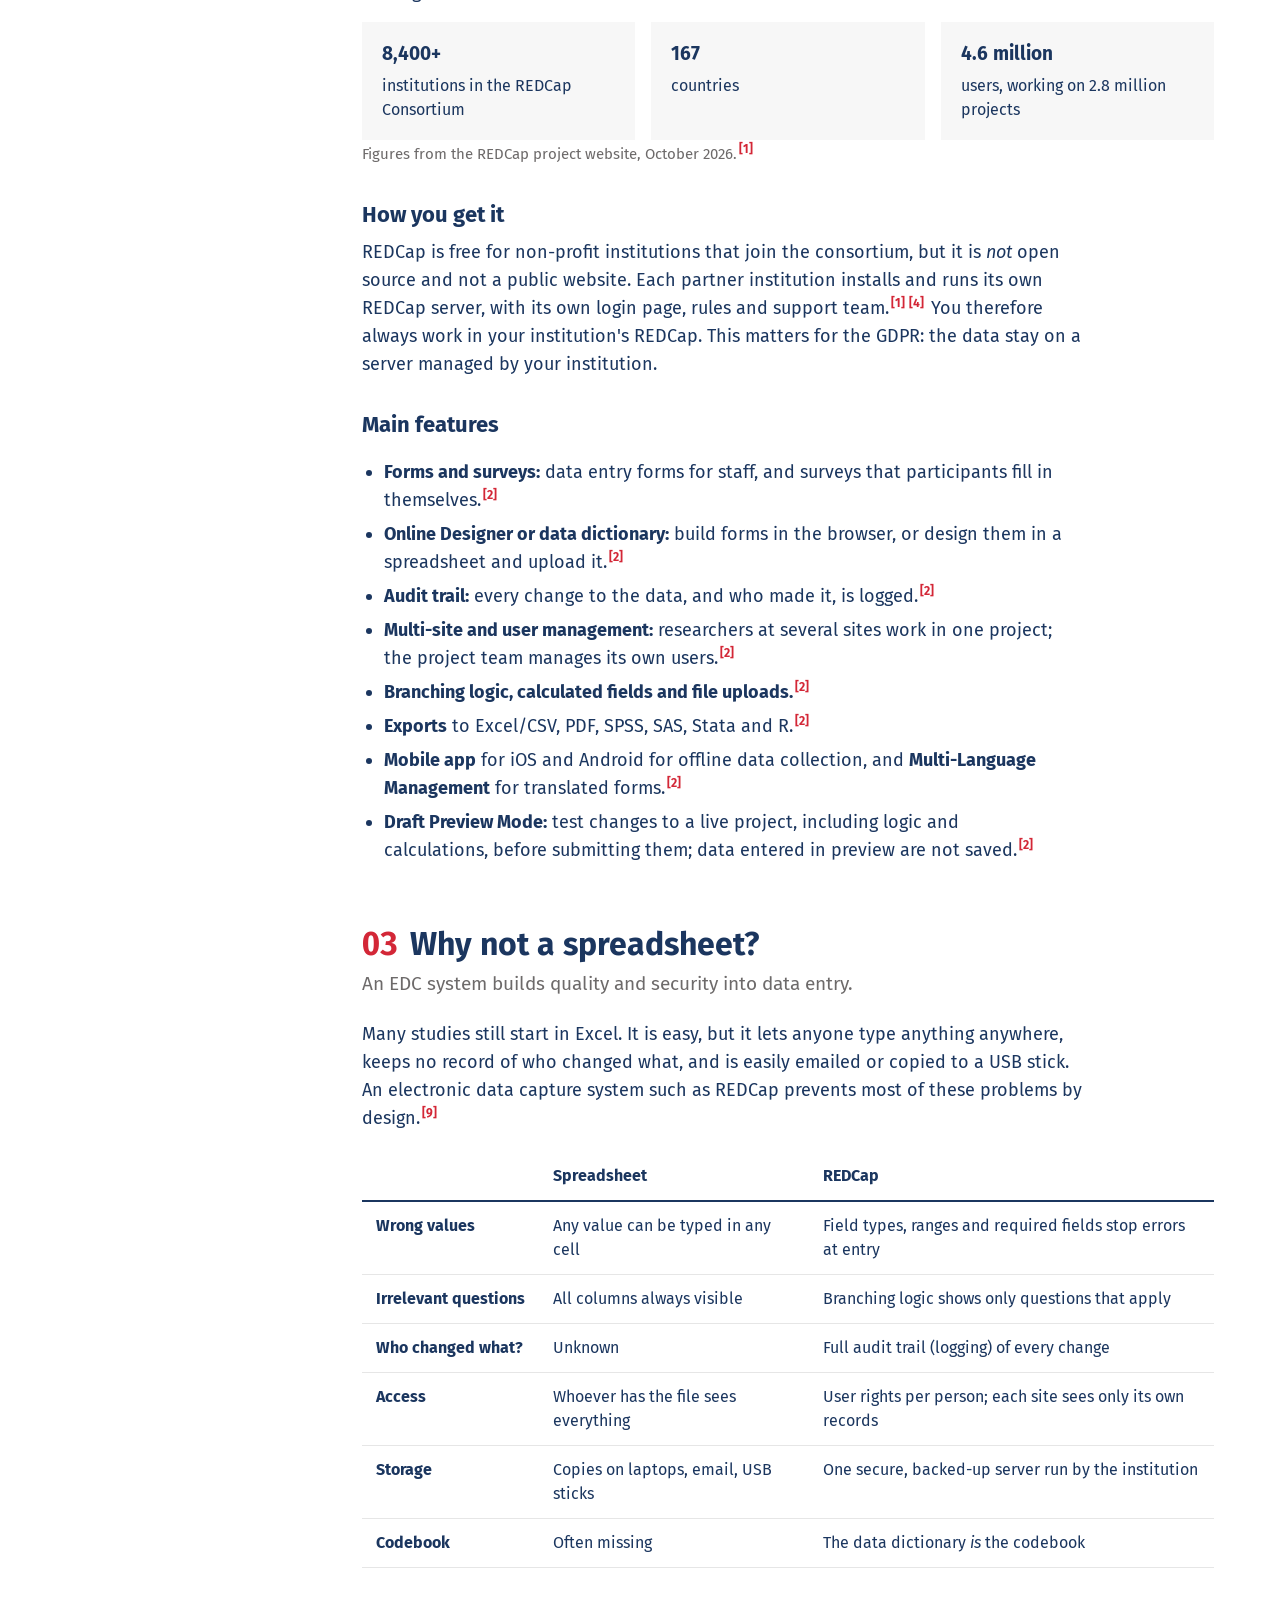
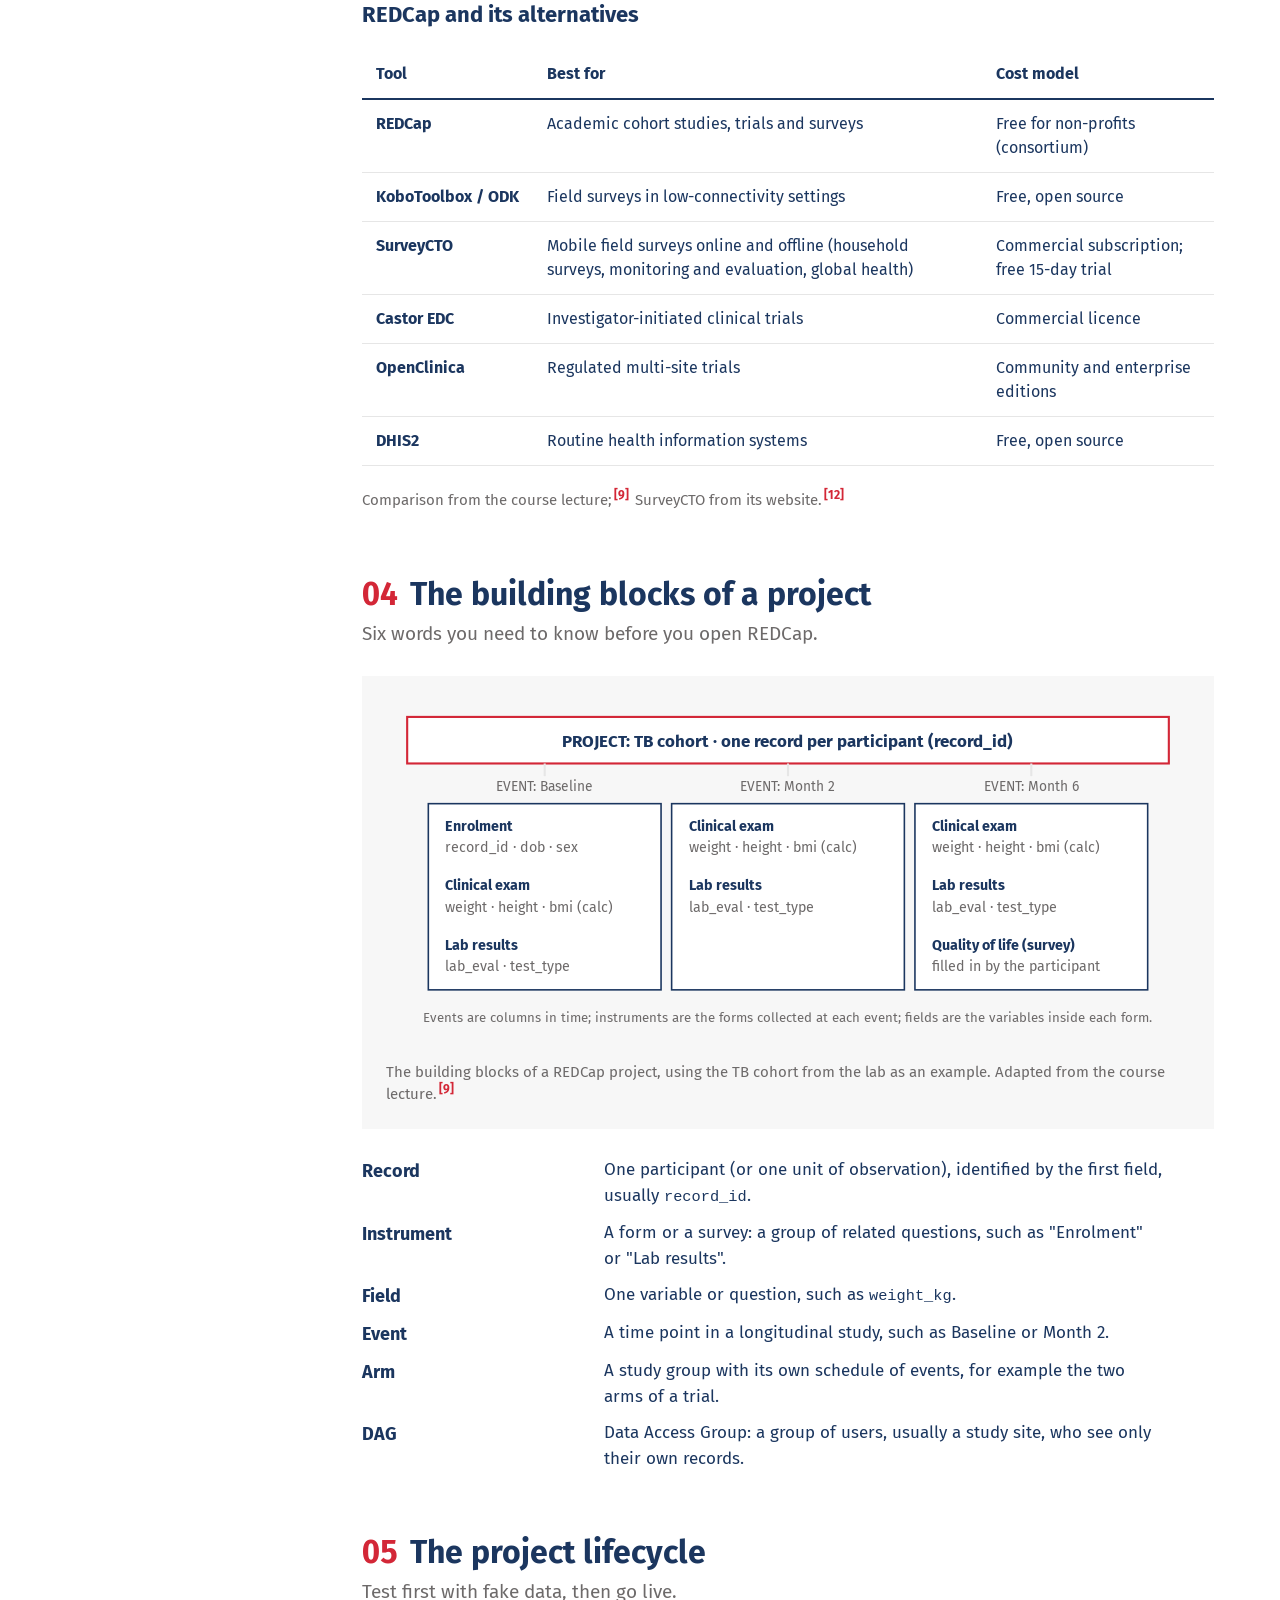
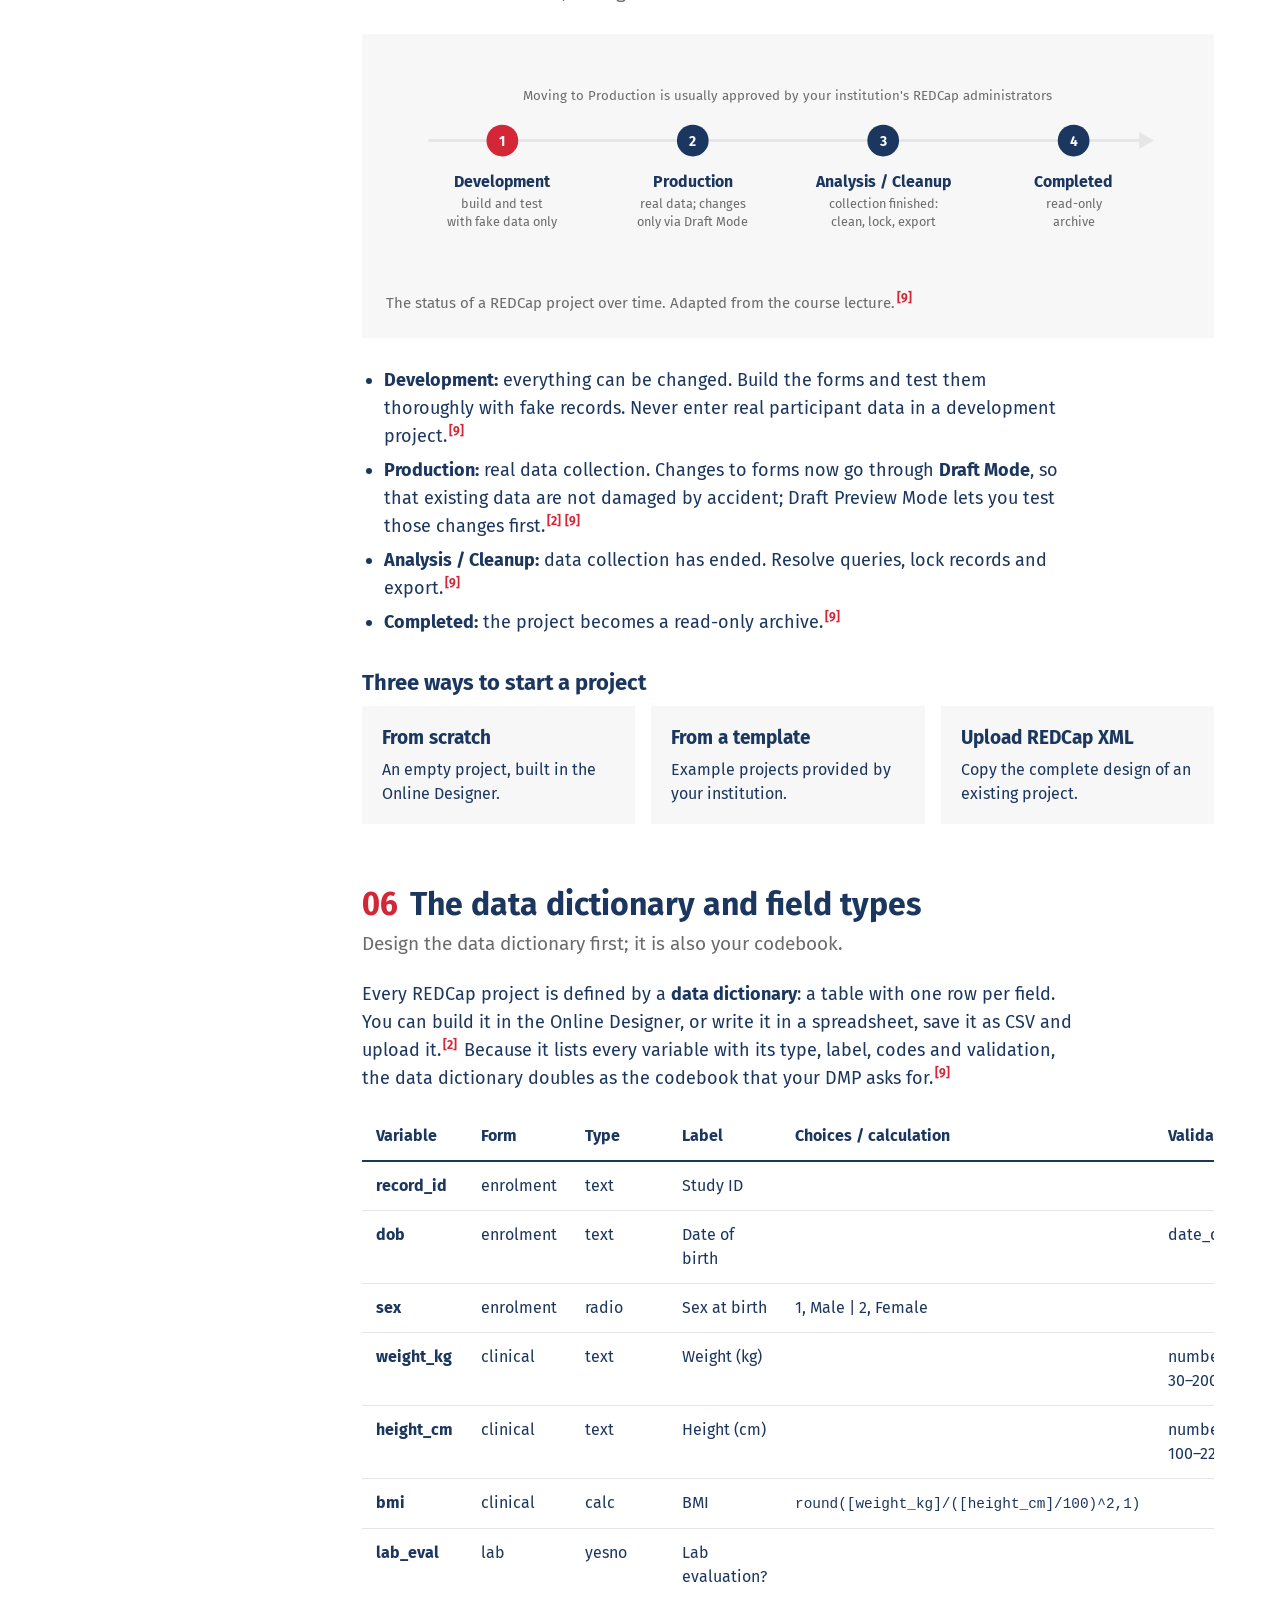
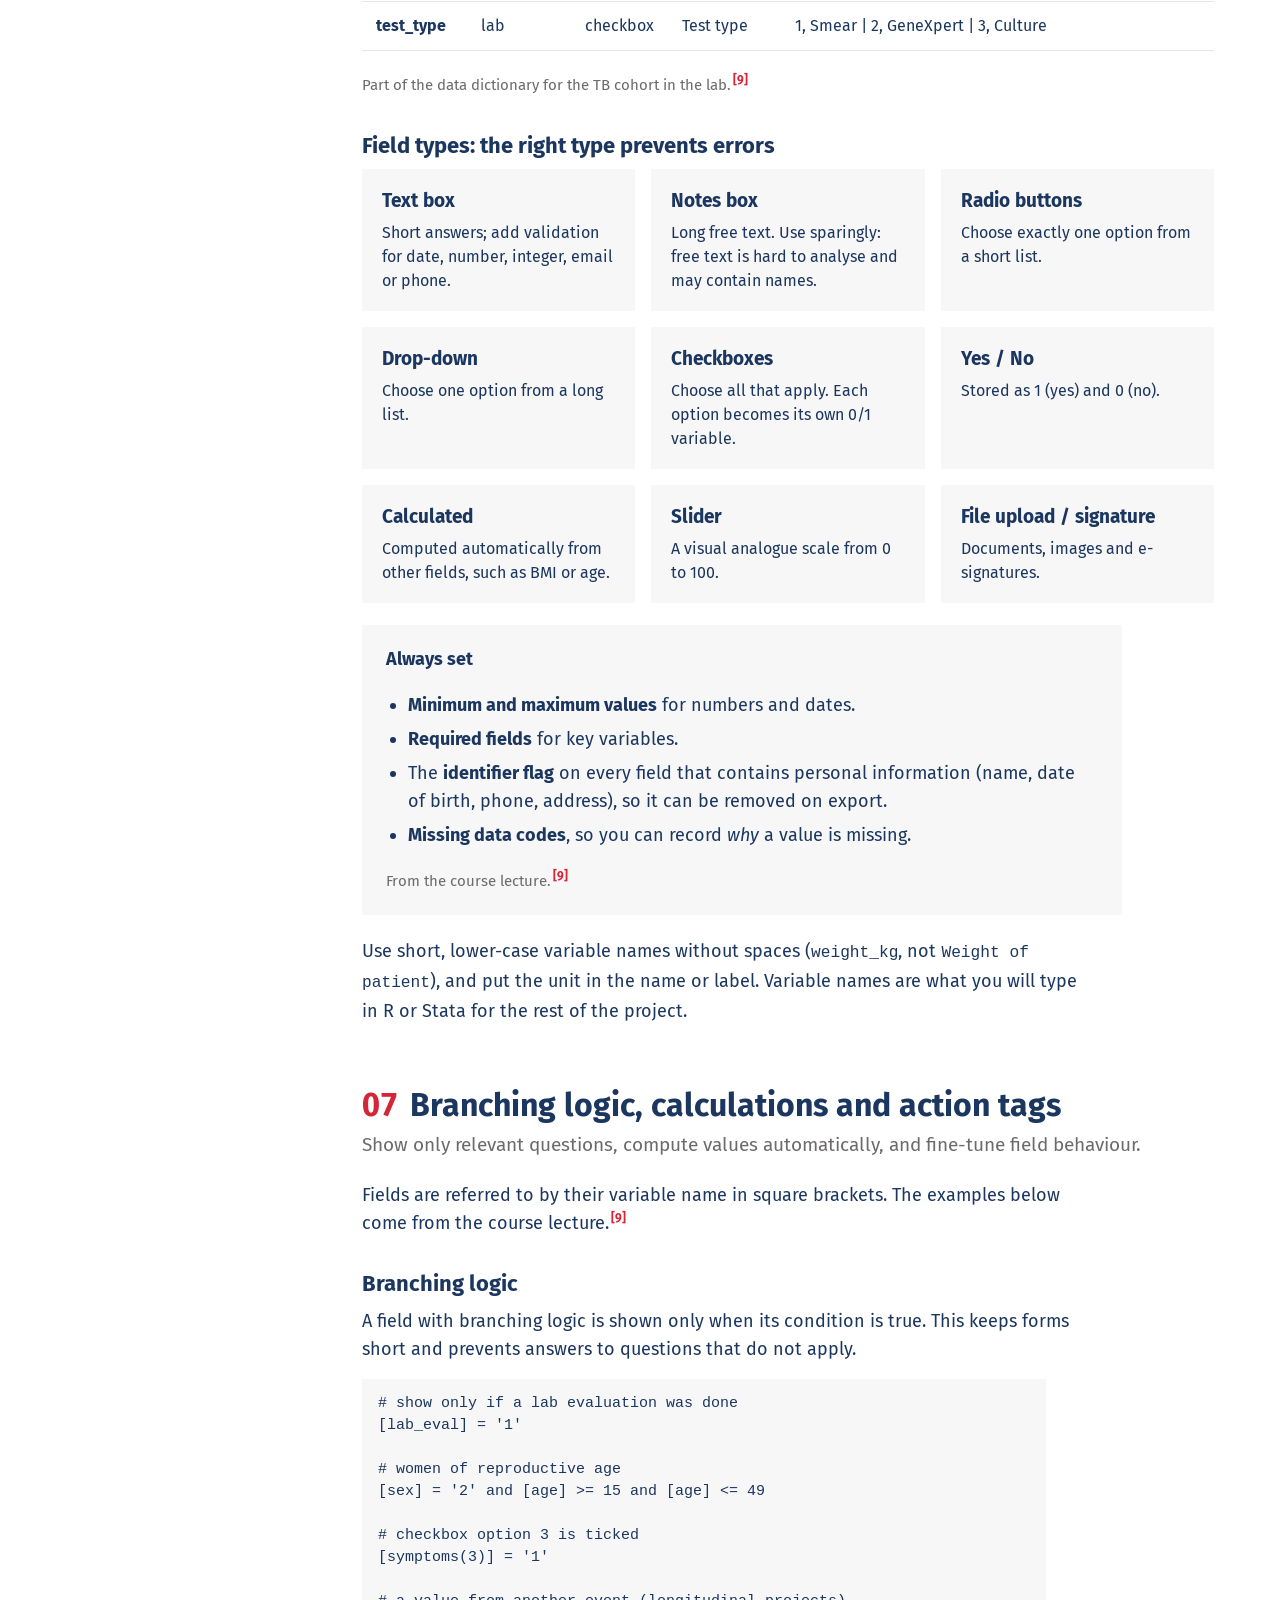
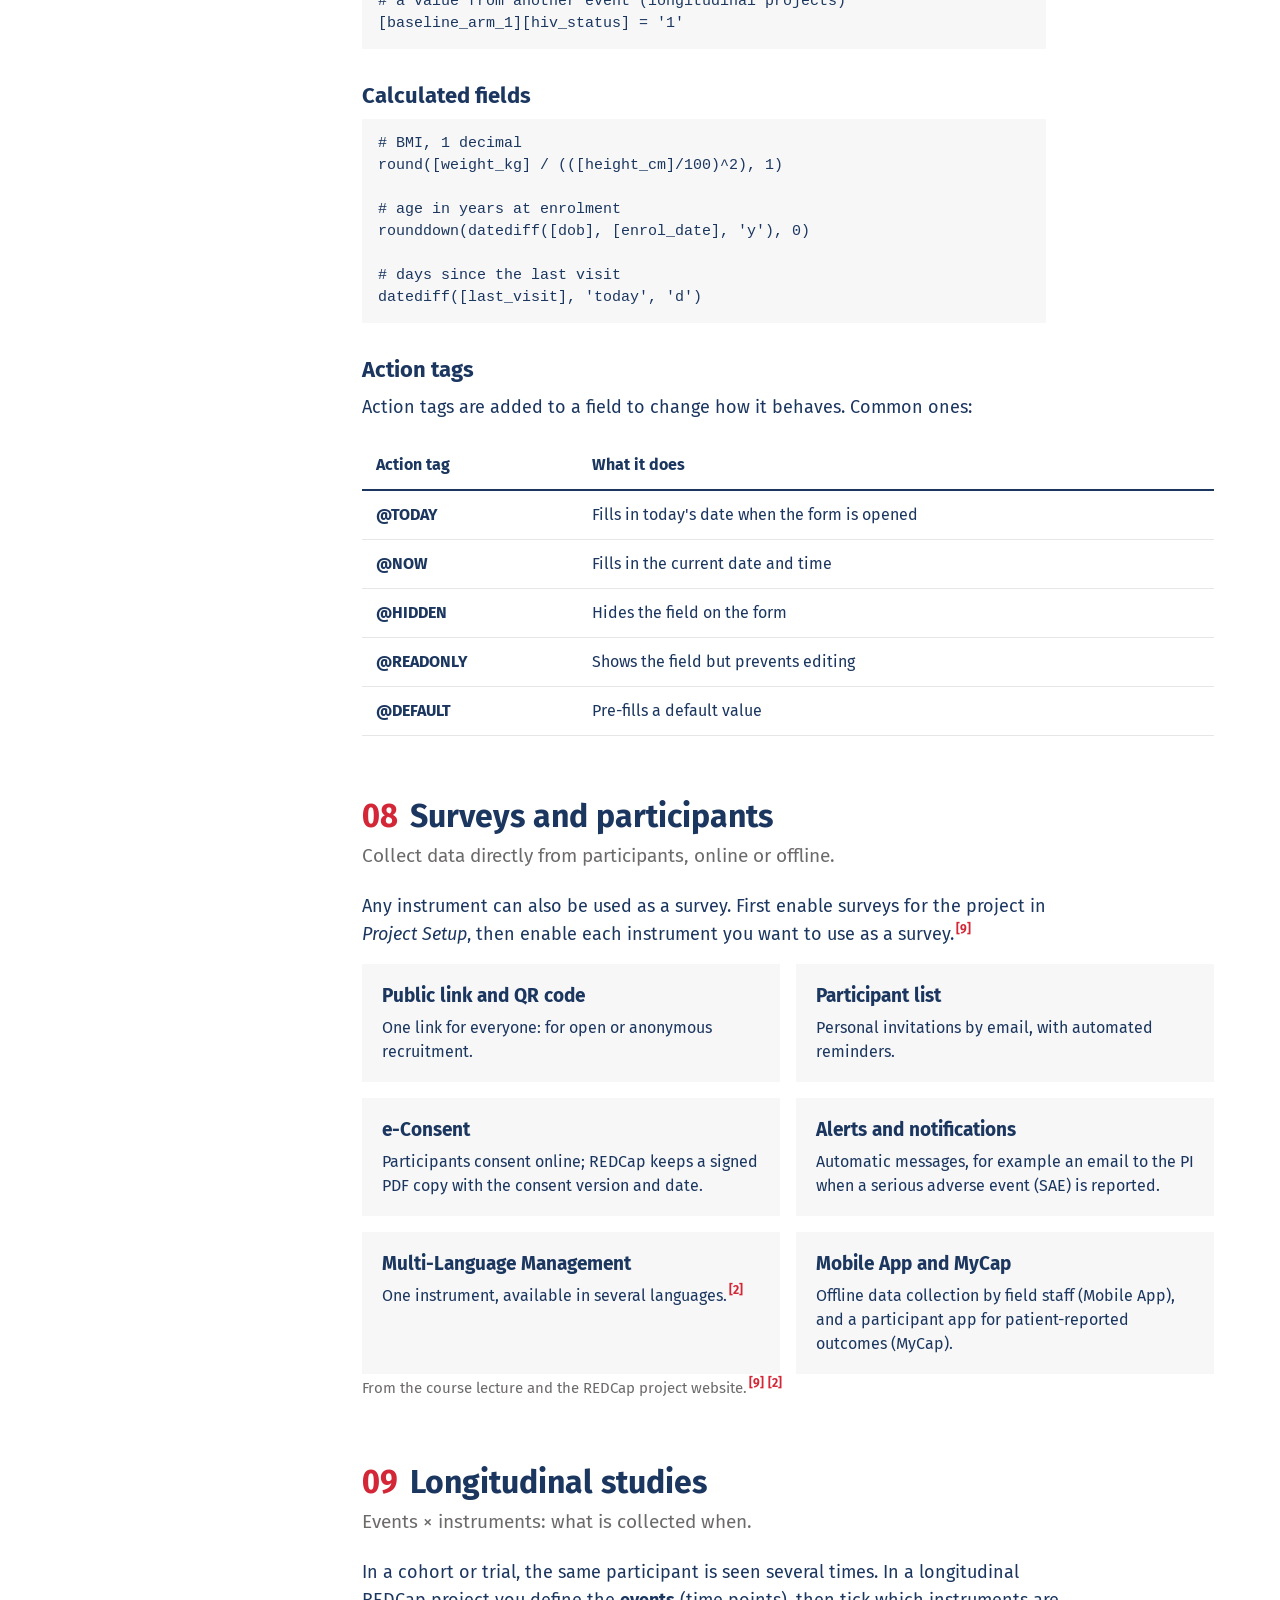
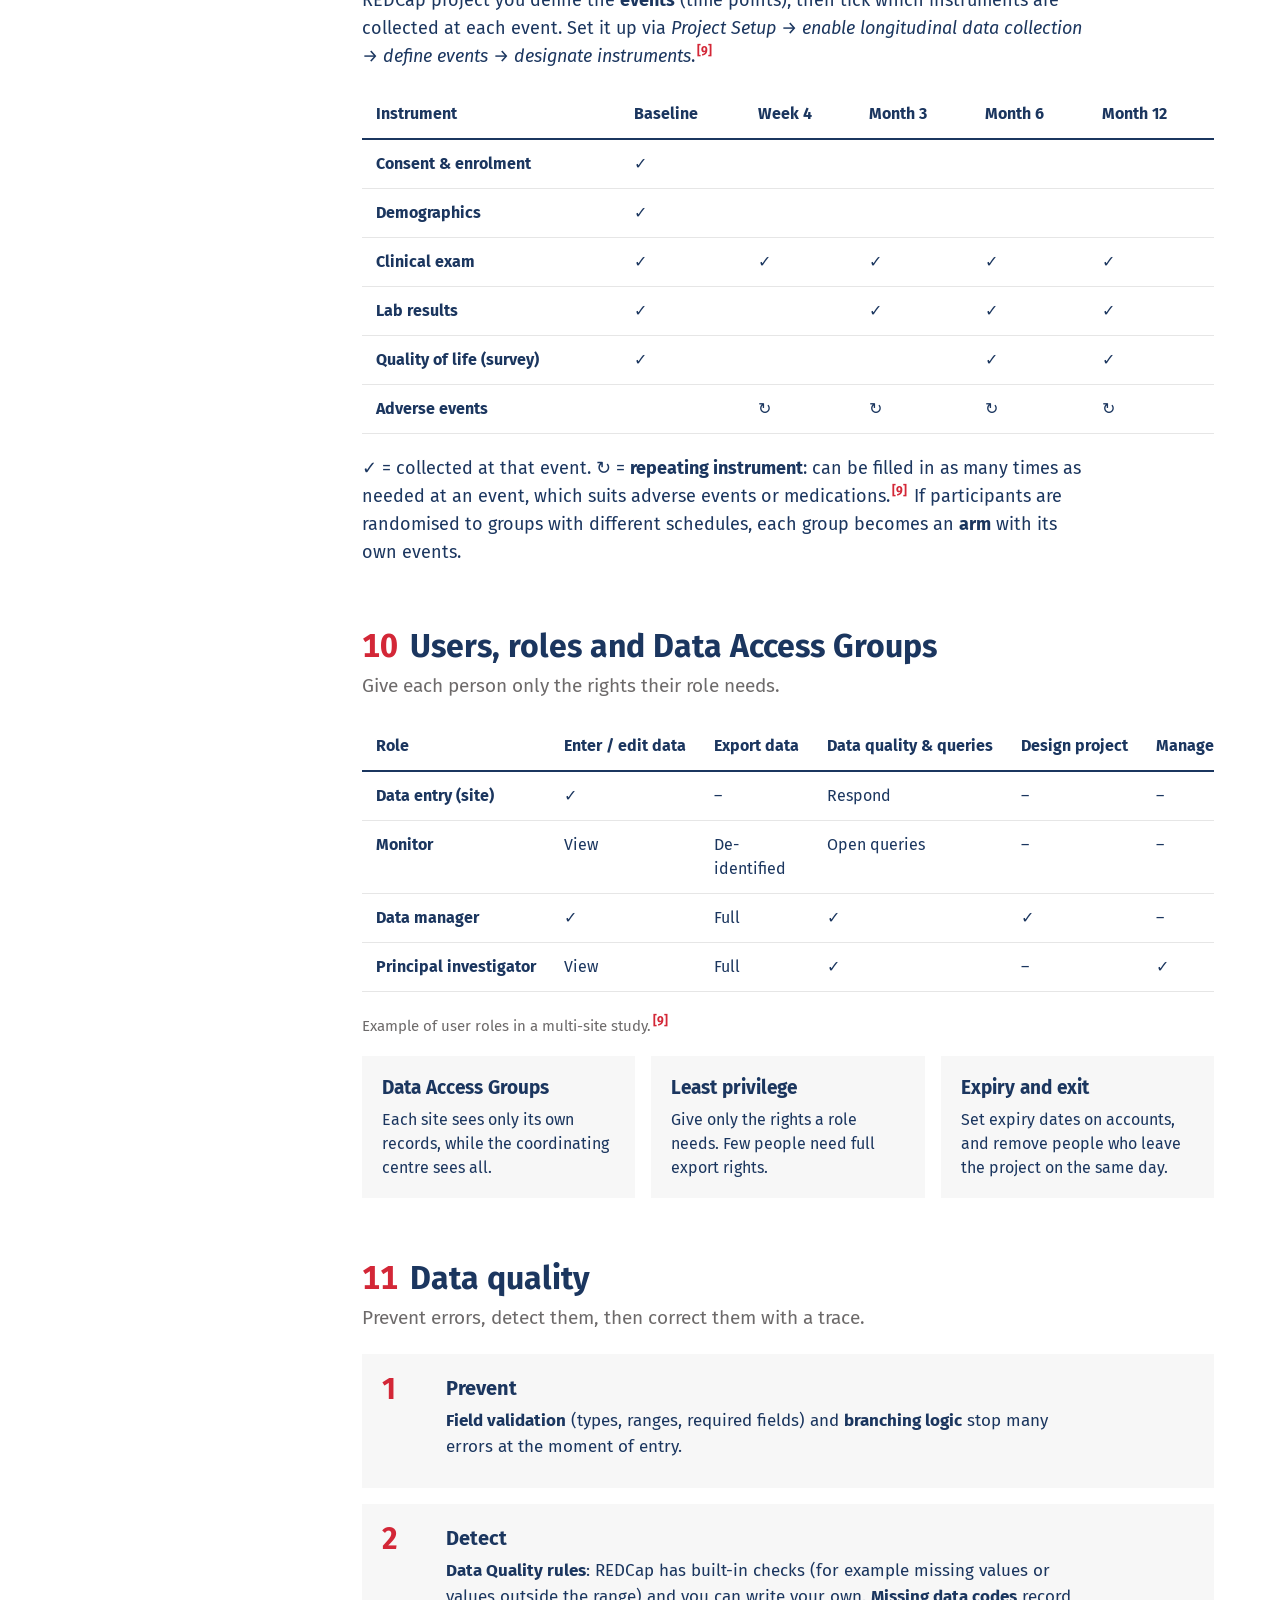
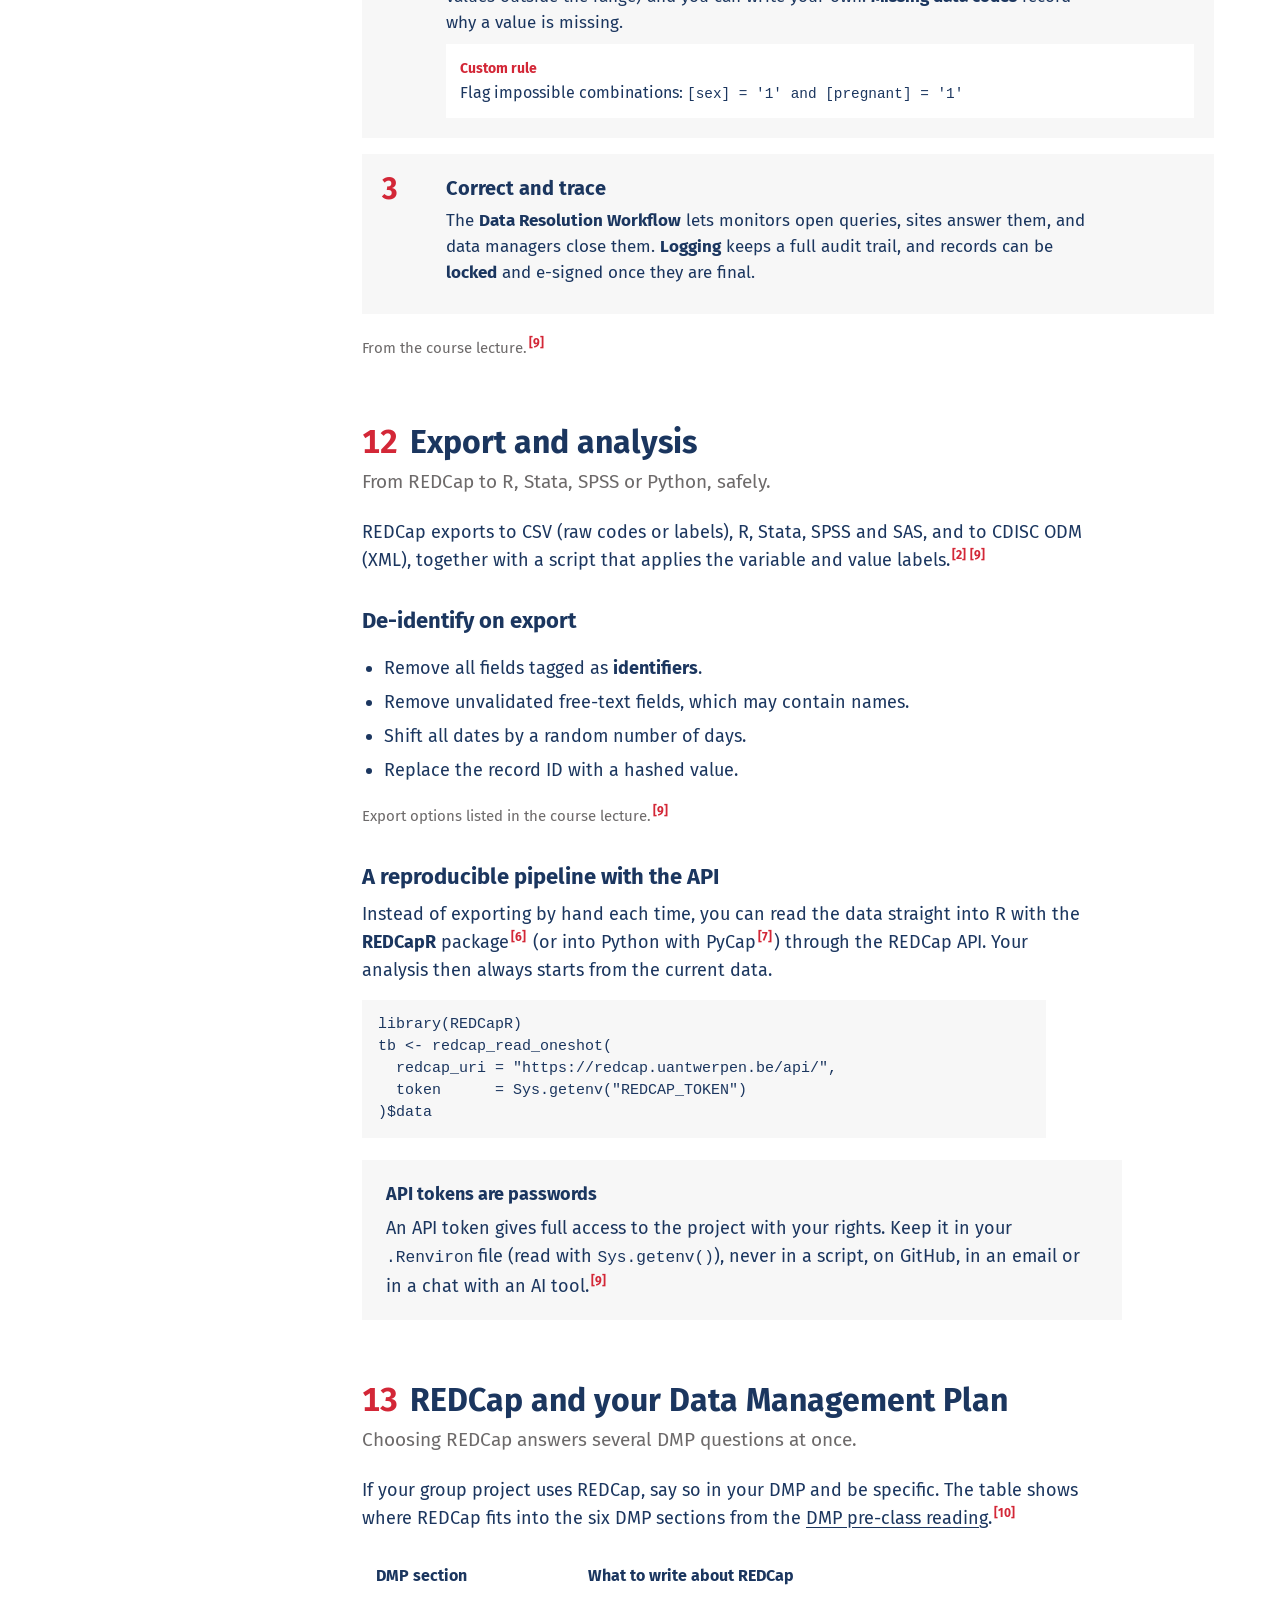
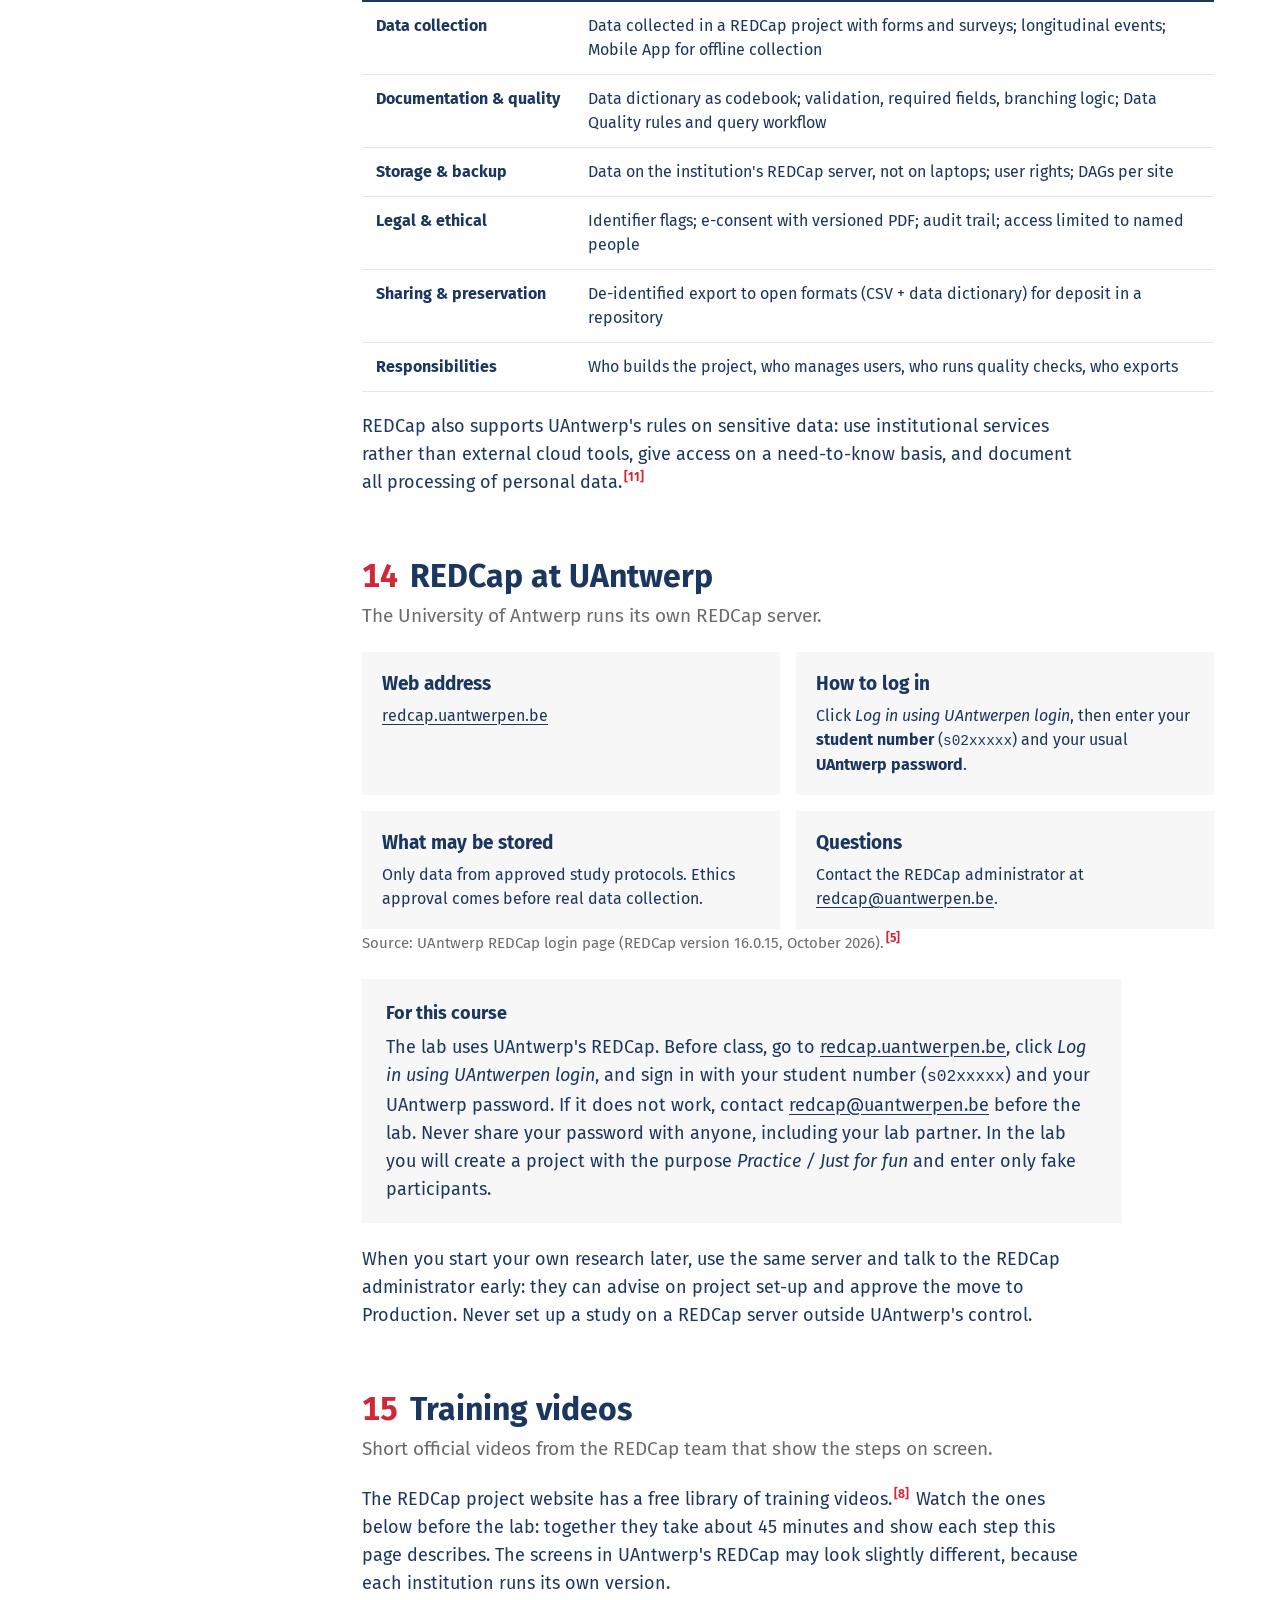
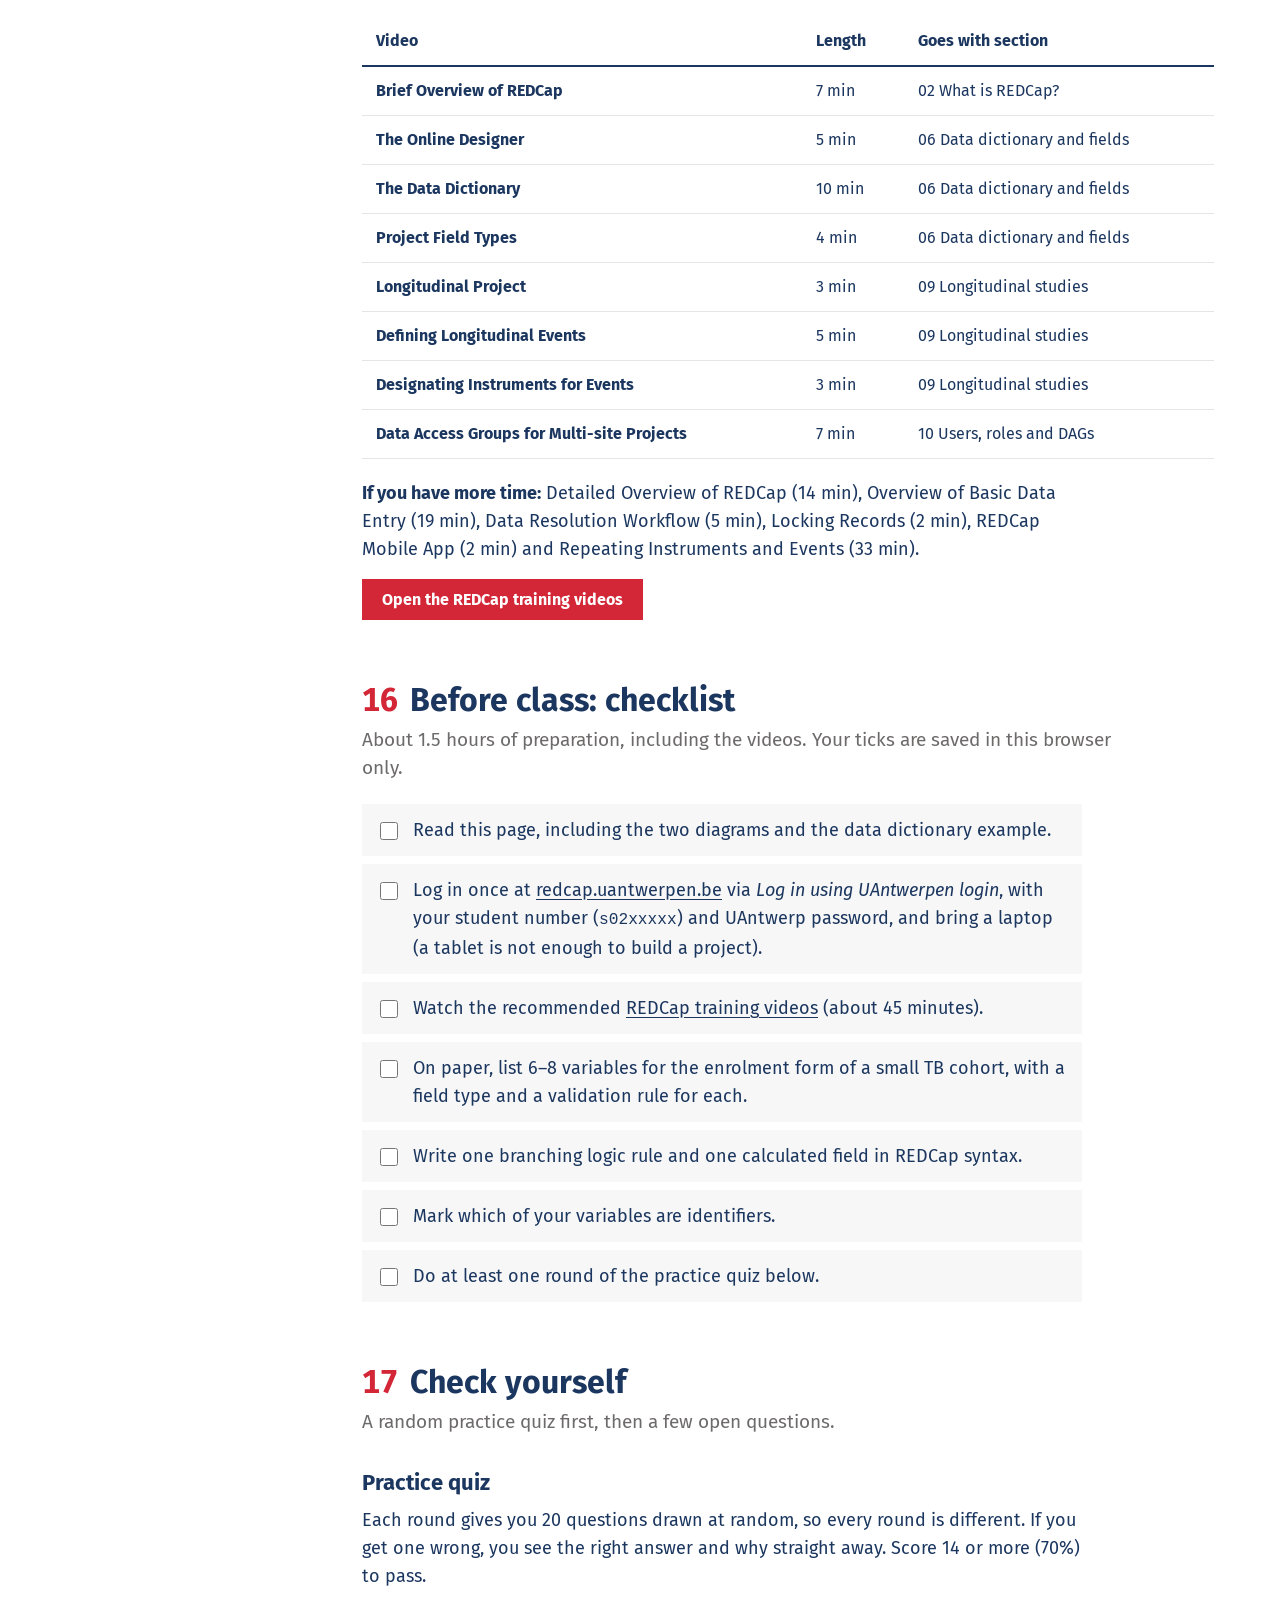
==== commit 47e1ef17: "Add homework page, TBCARE project XML and interactive CRF browser - coursework: CRFs now shown form " ====
--- a/index.html
+++ b/index.html
@@ -170,7 +170,7 @@
 </head>
 <body>
 
-<div class="topbar"><div class="wrap"><span>University of Antwerp<small>Master of Epidemiology · Research Data Management</small></span><nav class="sitenav" aria-label="Site"><a href="./" aria-current="page">Pre-course reading</a><a href="coursework/">Course work</a></nav><button class="theme-toggle" type="button" id="themeToggle" aria-label="Switch between light and dark mode">Dark mode</button></div></div>
+<div class="topbar"><div class="wrap"><span>University of Antwerp<small>Master of Epidemiology · Research Data Management</small></span><nav class="sitenav" aria-label="Site"><a href="./" aria-current="page">Pre-course reading</a><a href="coursework/">Course work</a><a href="homework/">Homework</a></nav><button class="theme-toggle" type="button" id="themeToggle" aria-label="Switch between light and dark mode">Dark mode</button></div></div>
 
 <header class="hero">
   <div class="wrap">
